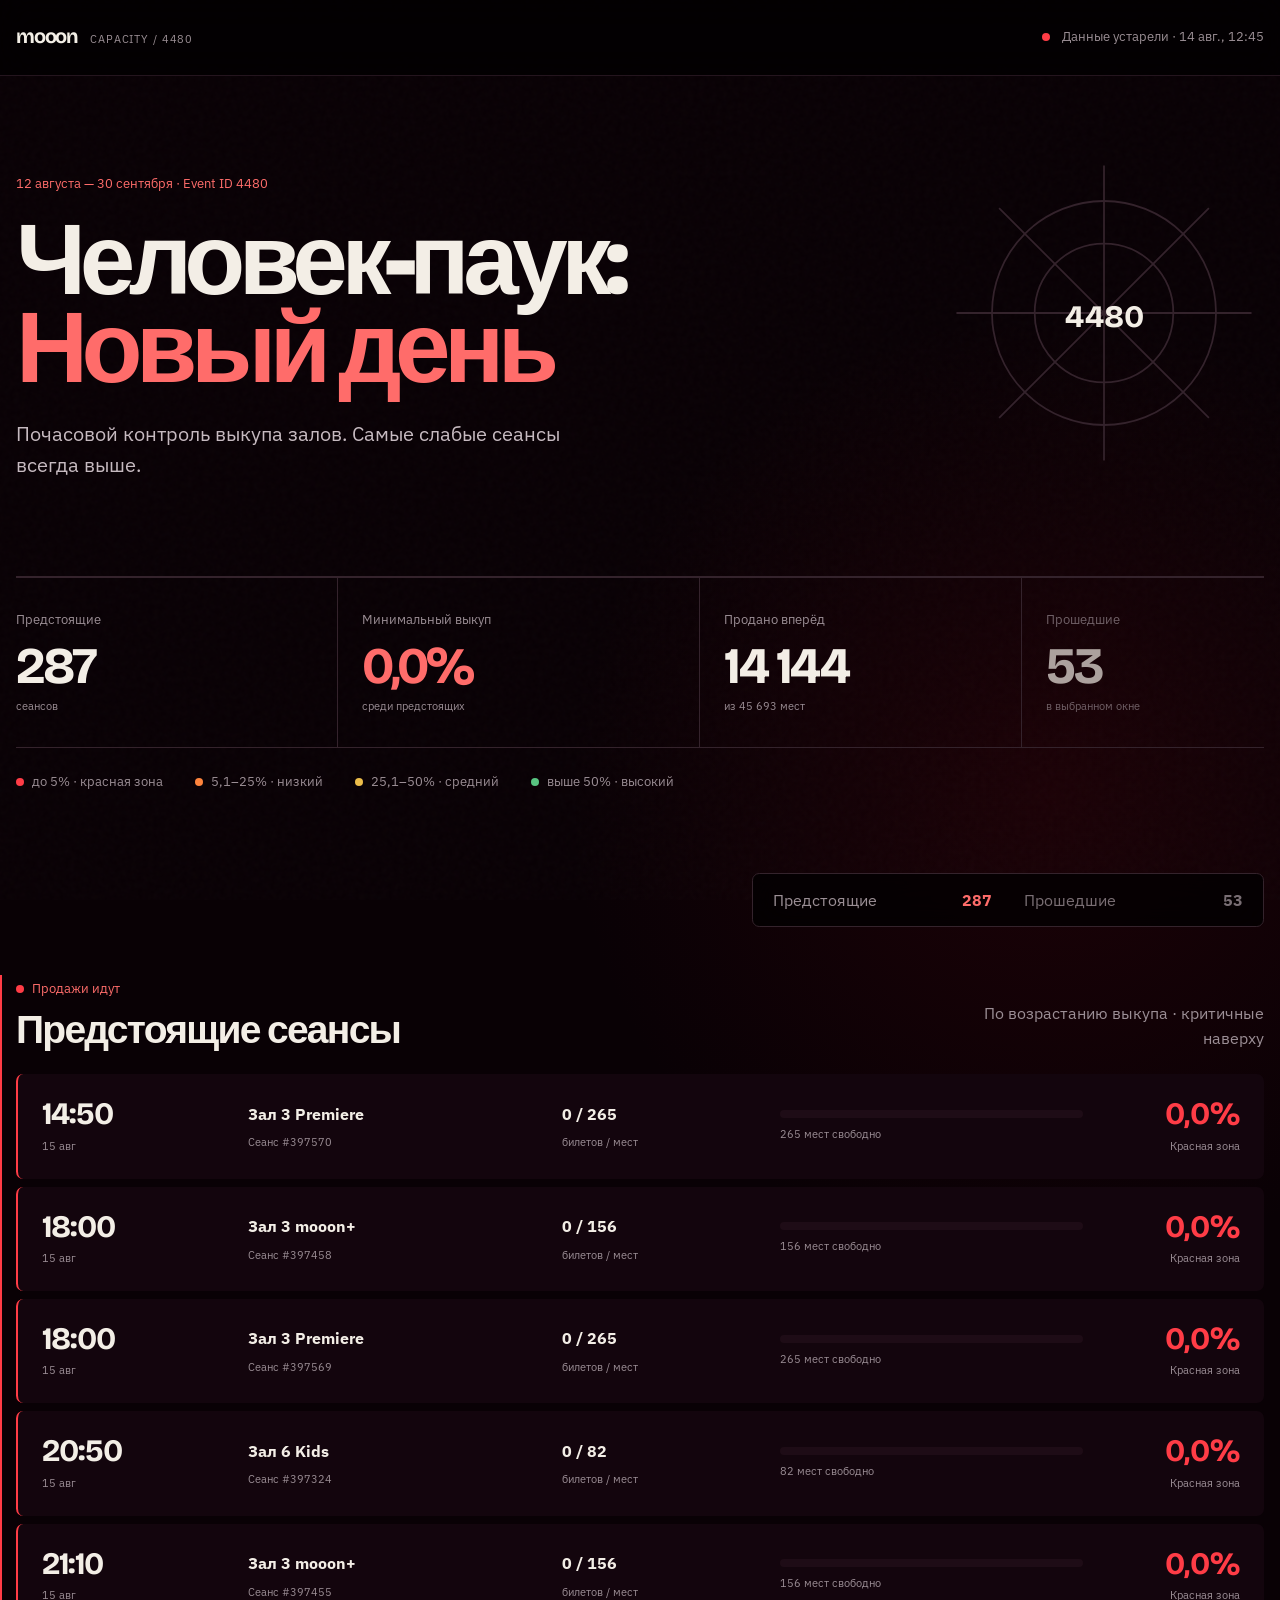
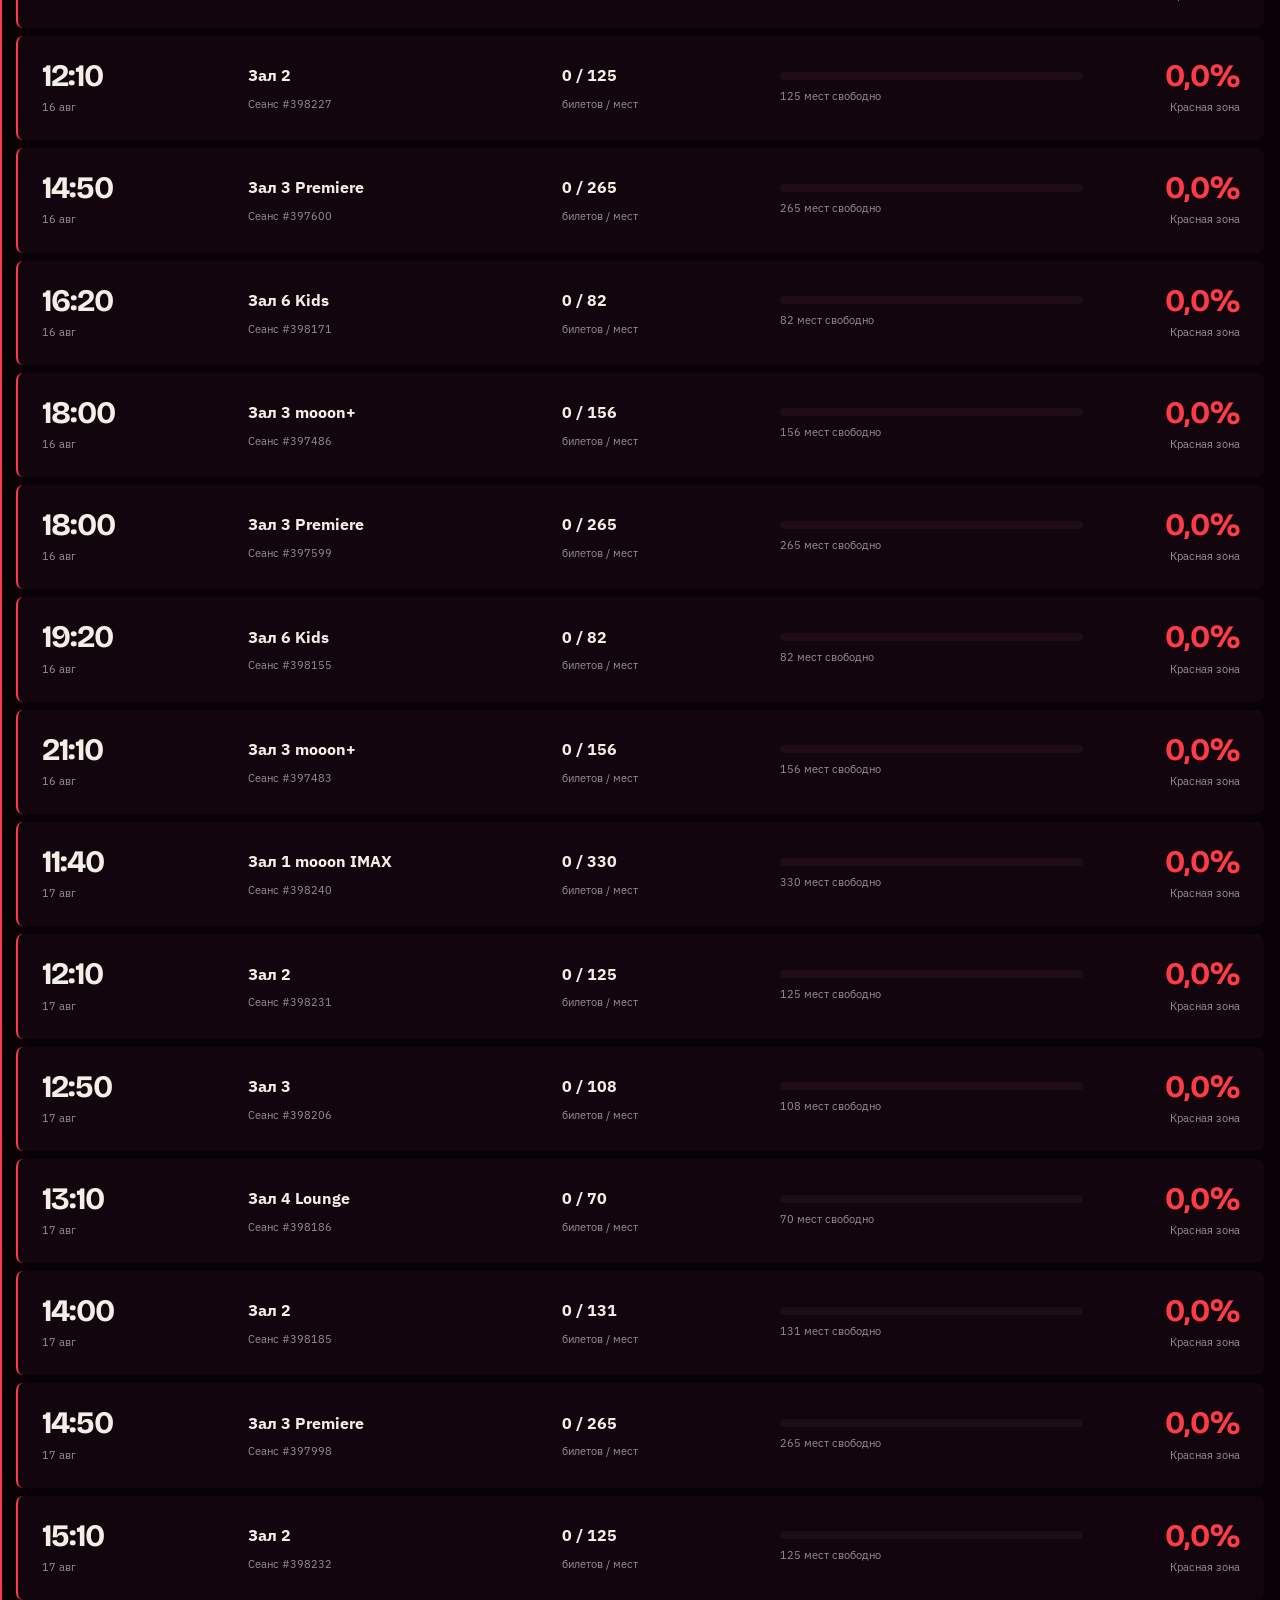
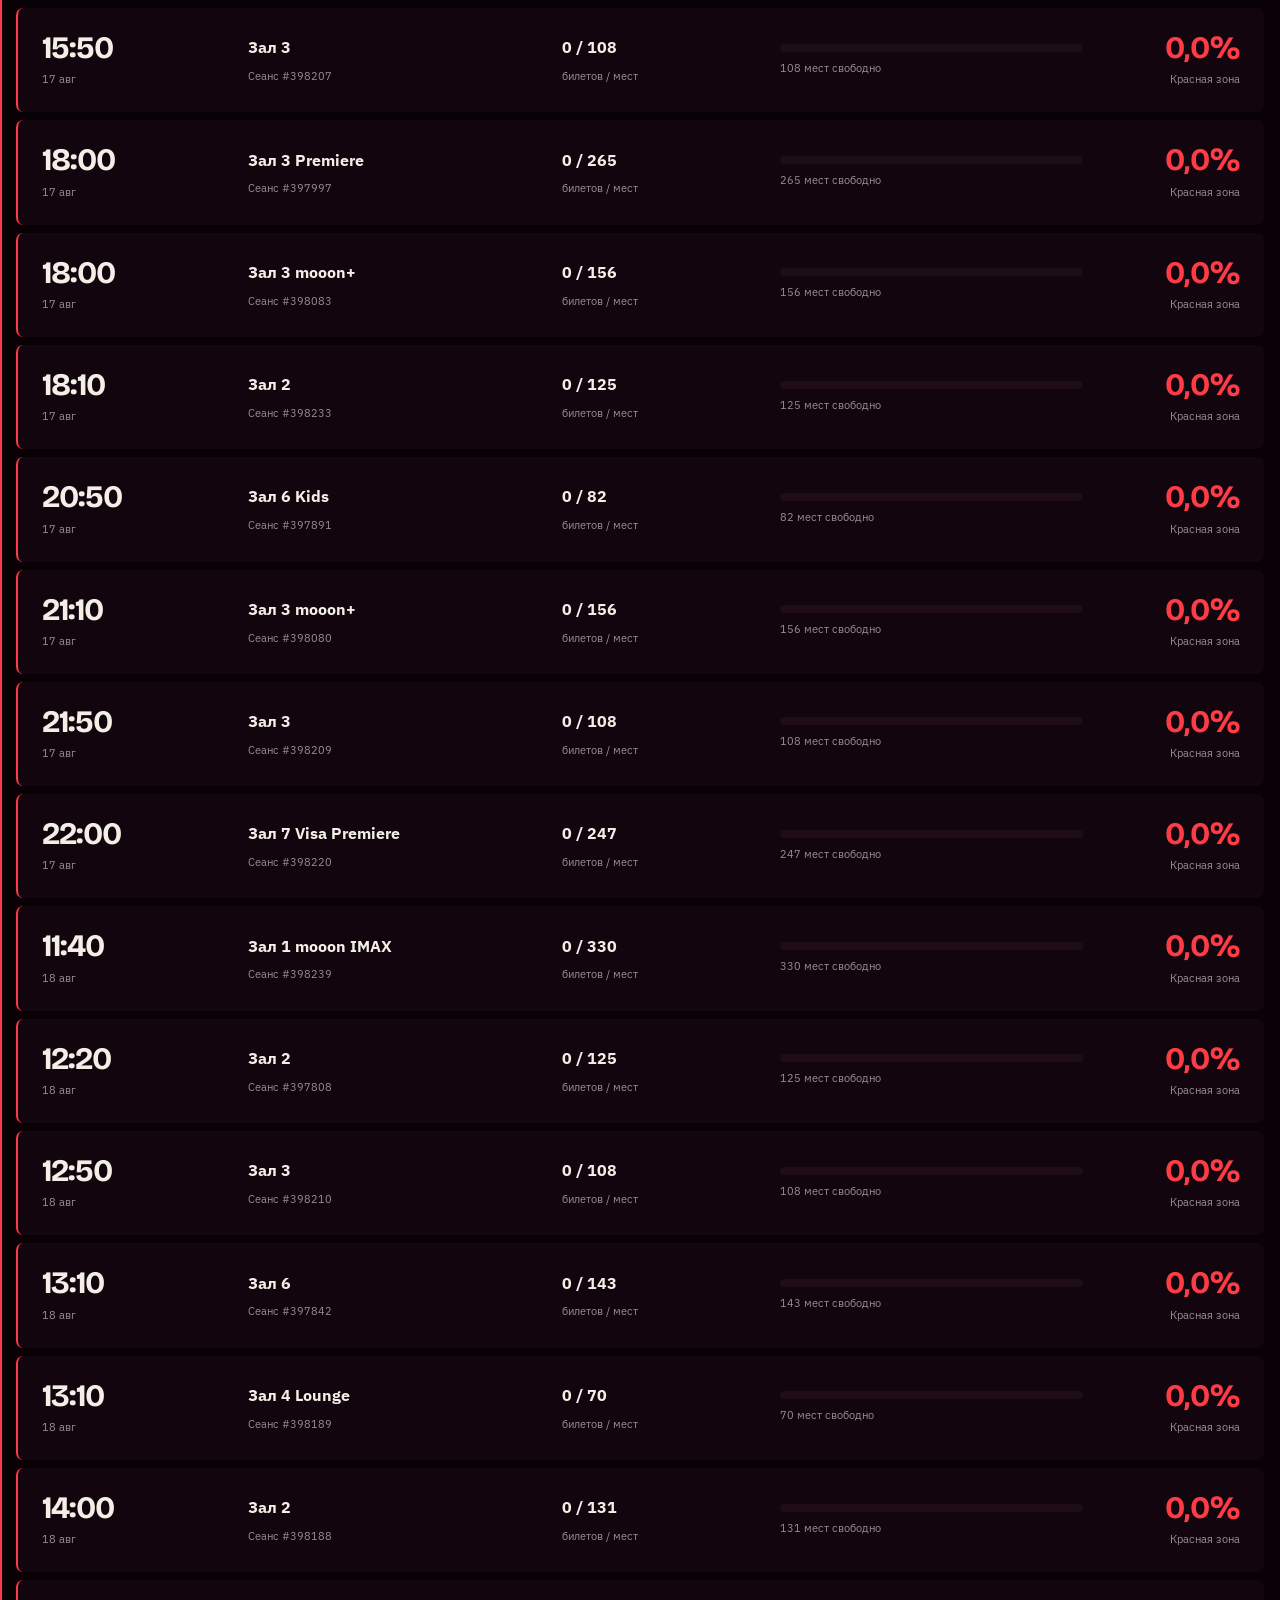
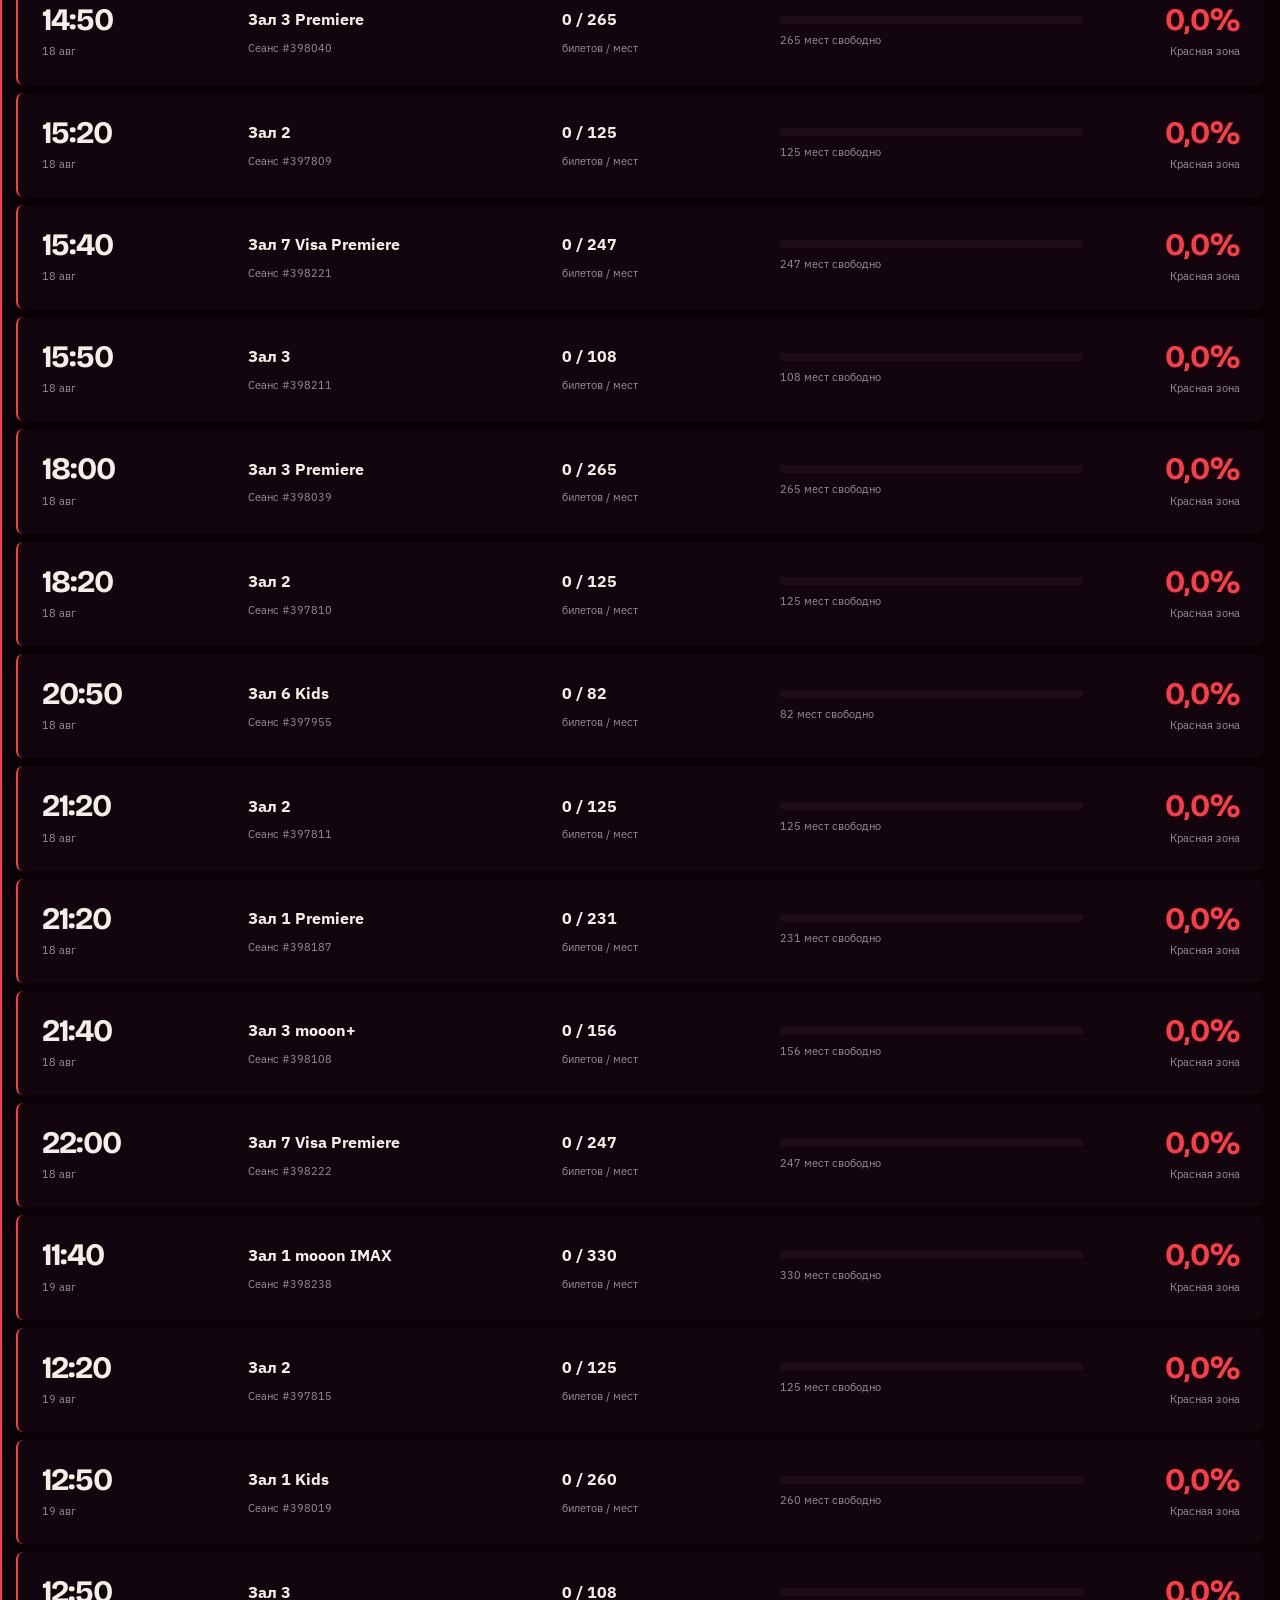
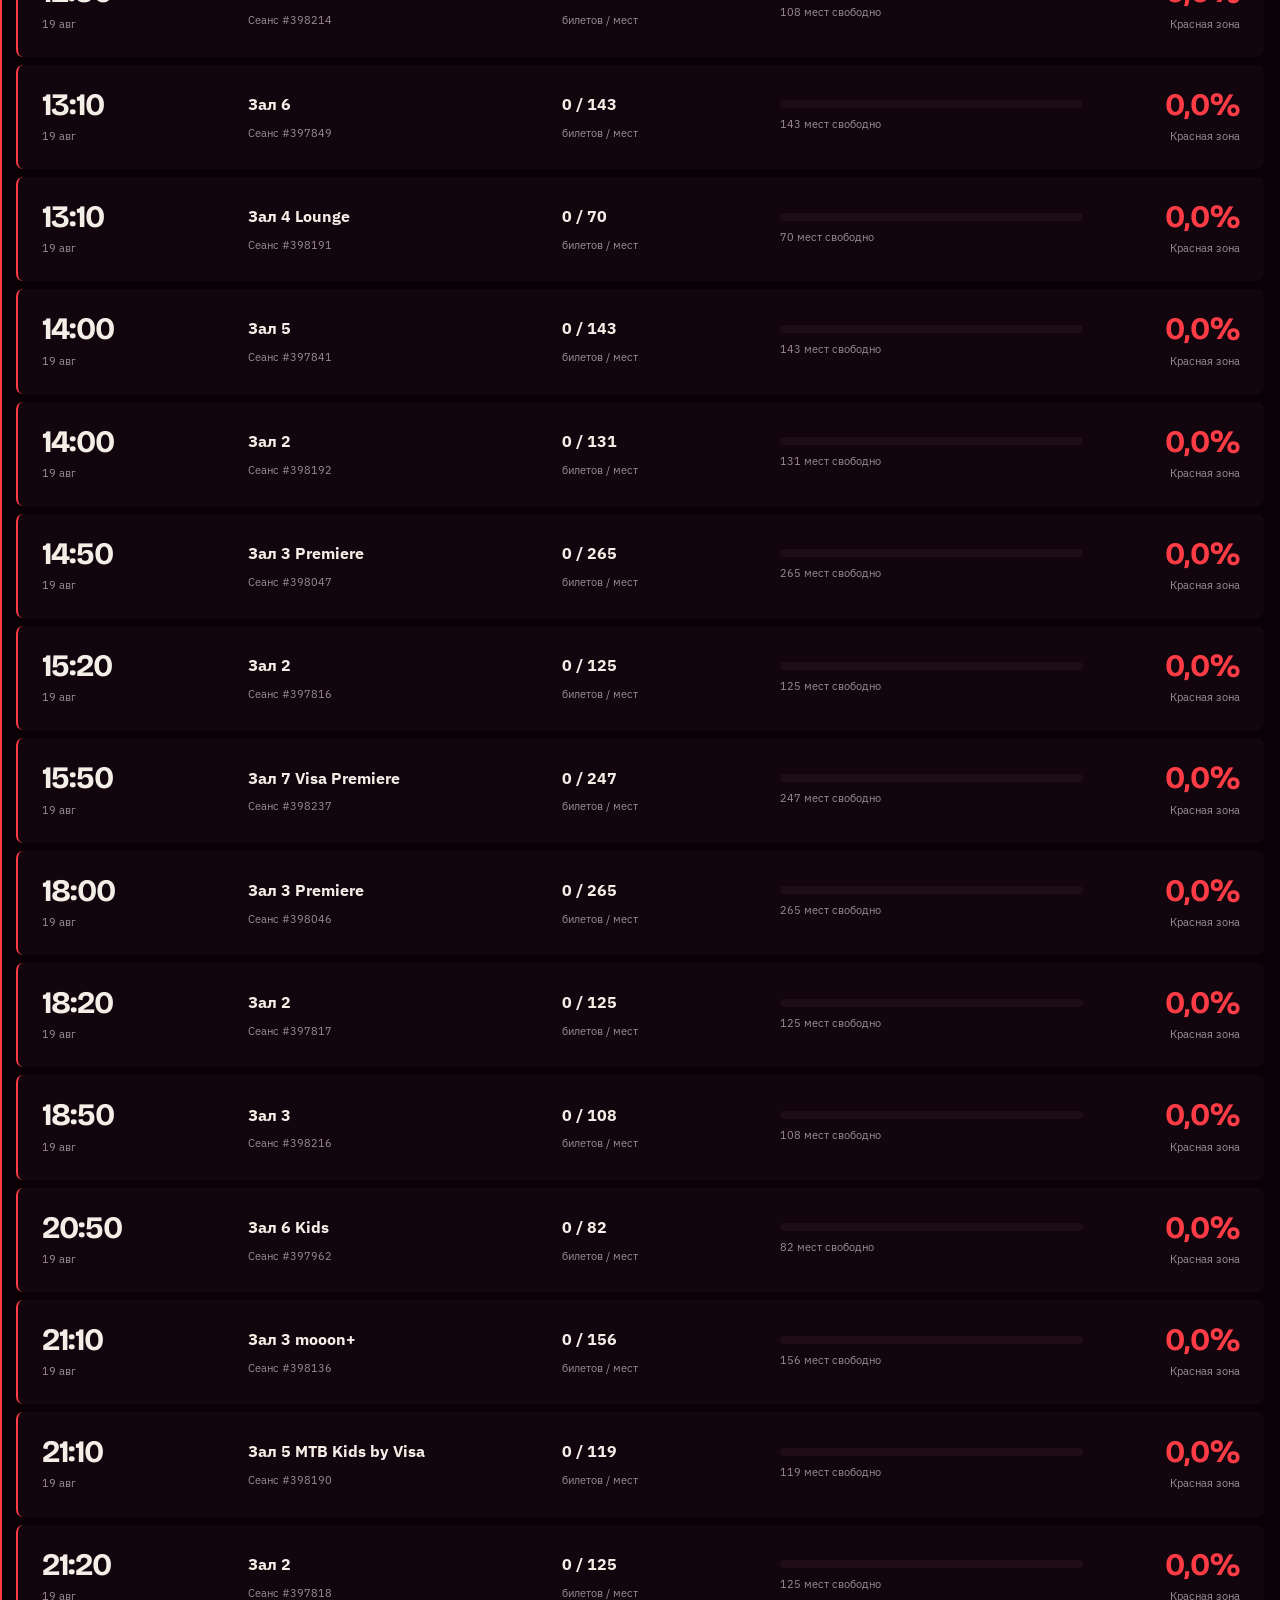
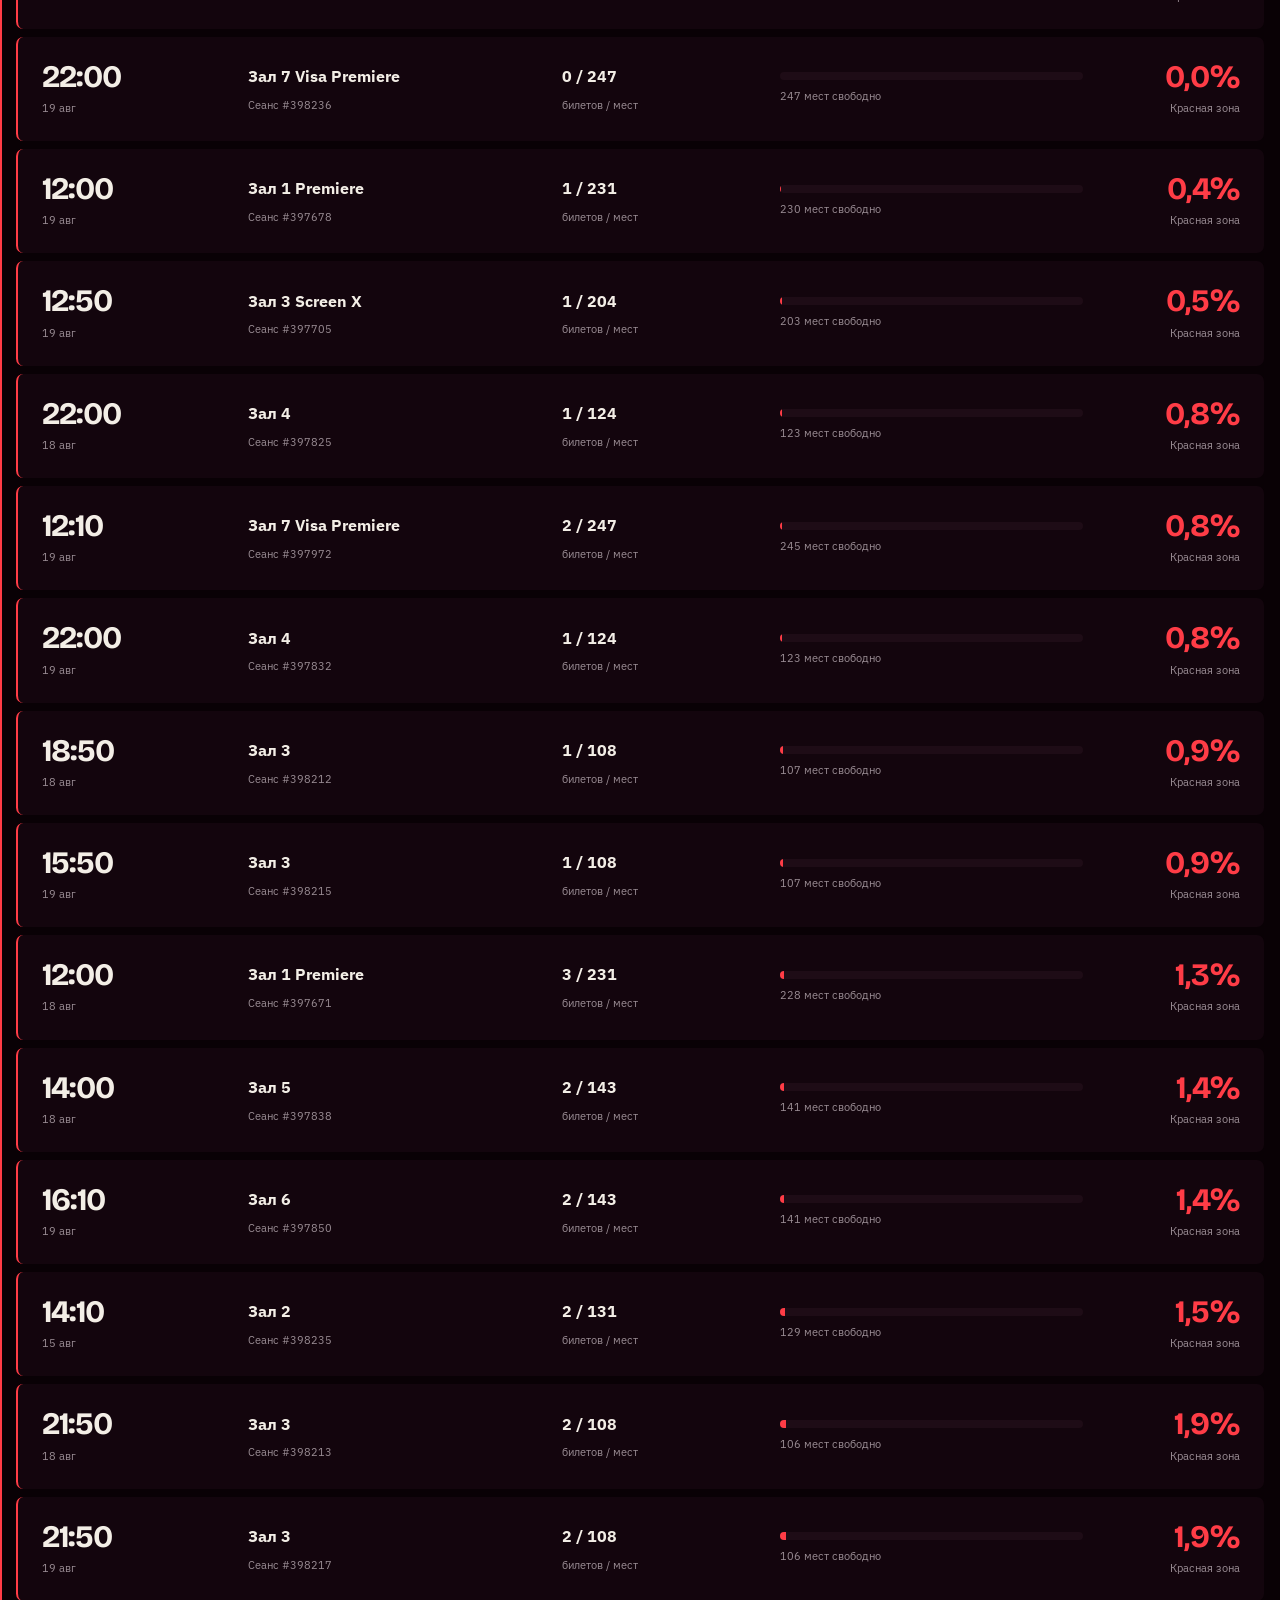
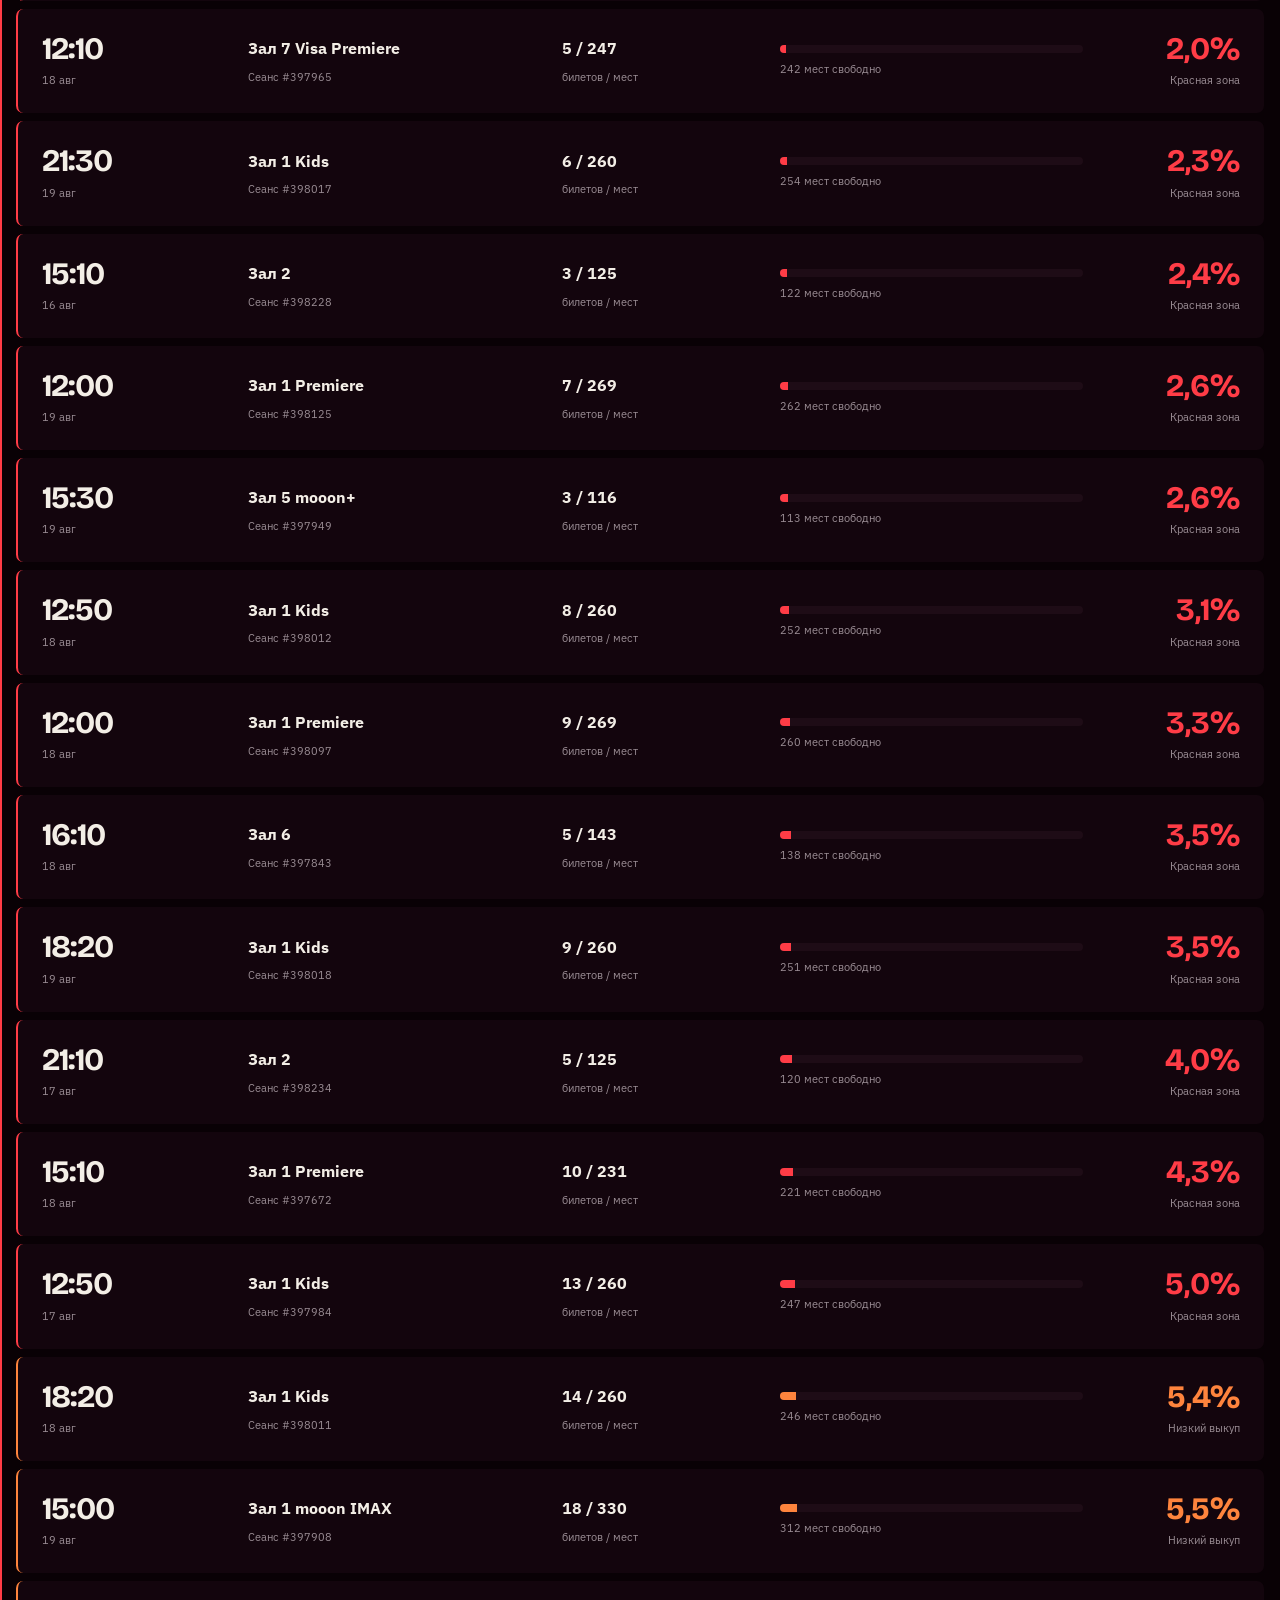
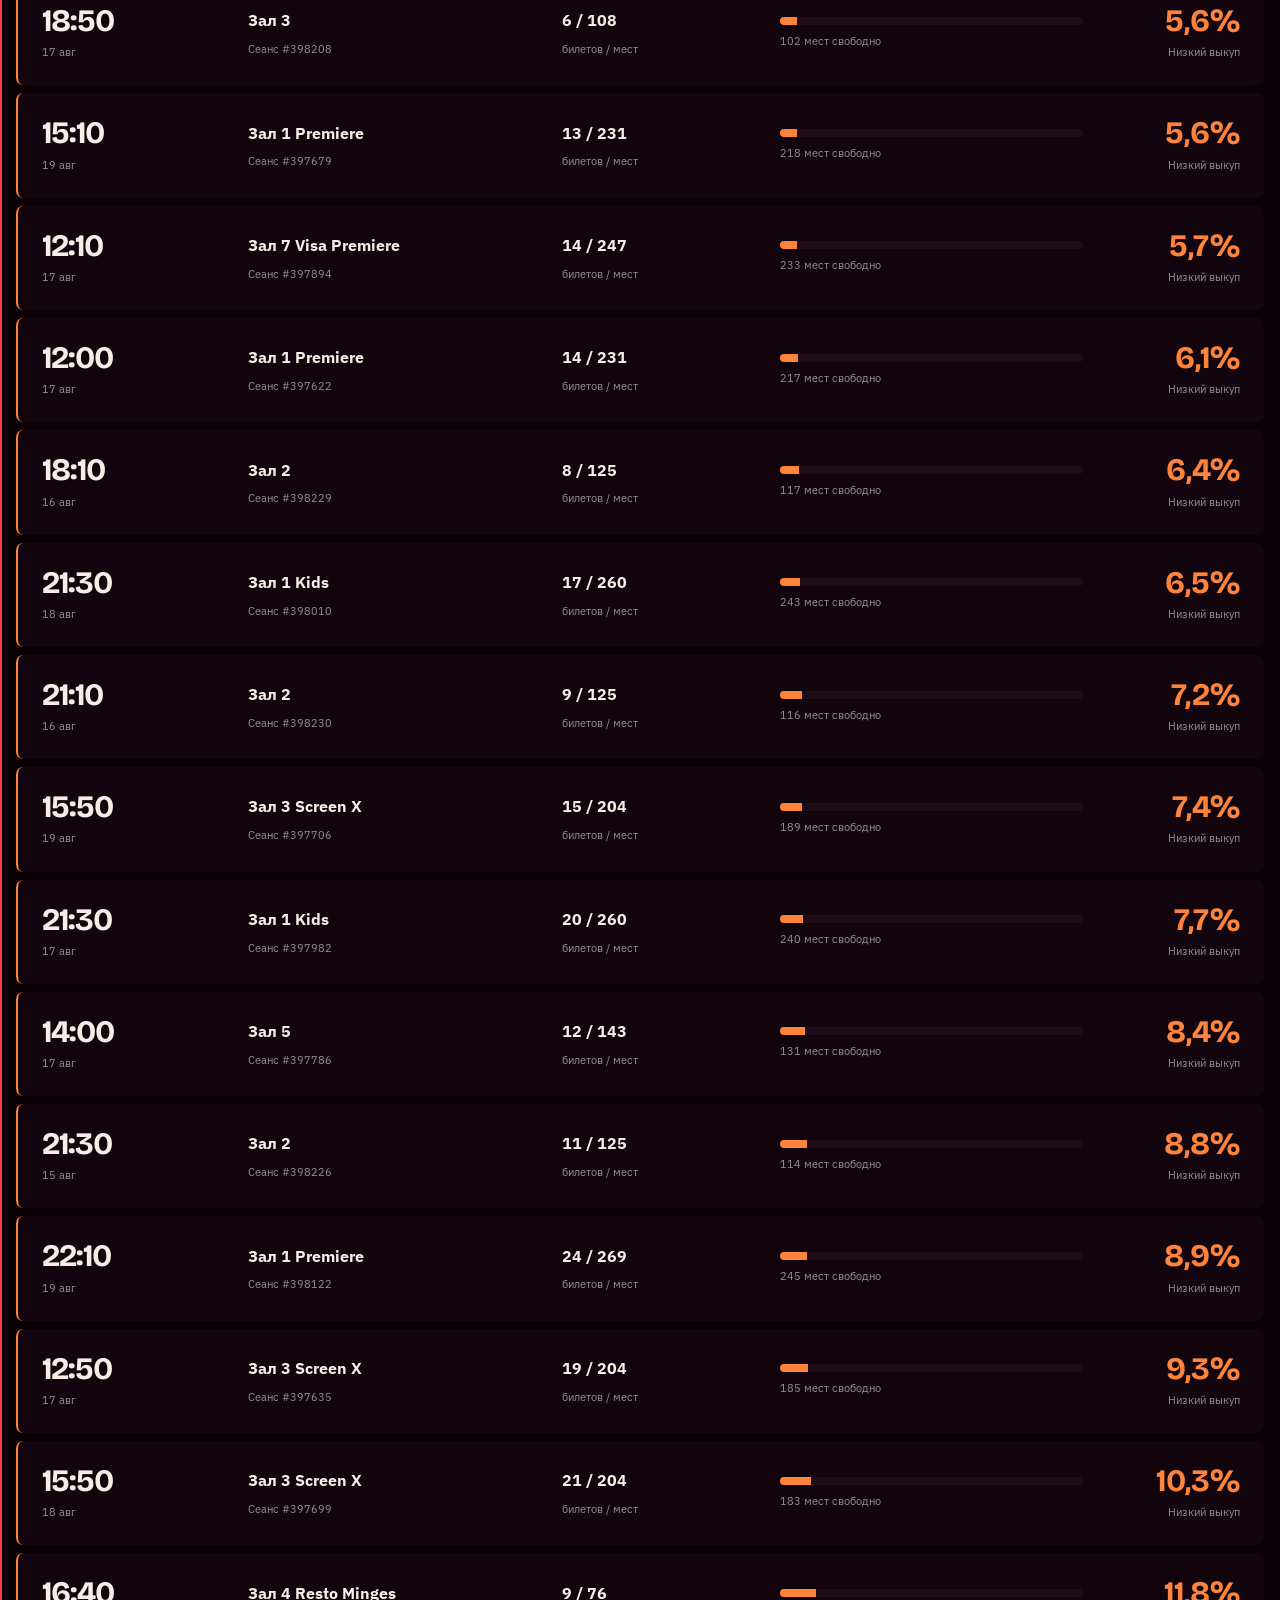
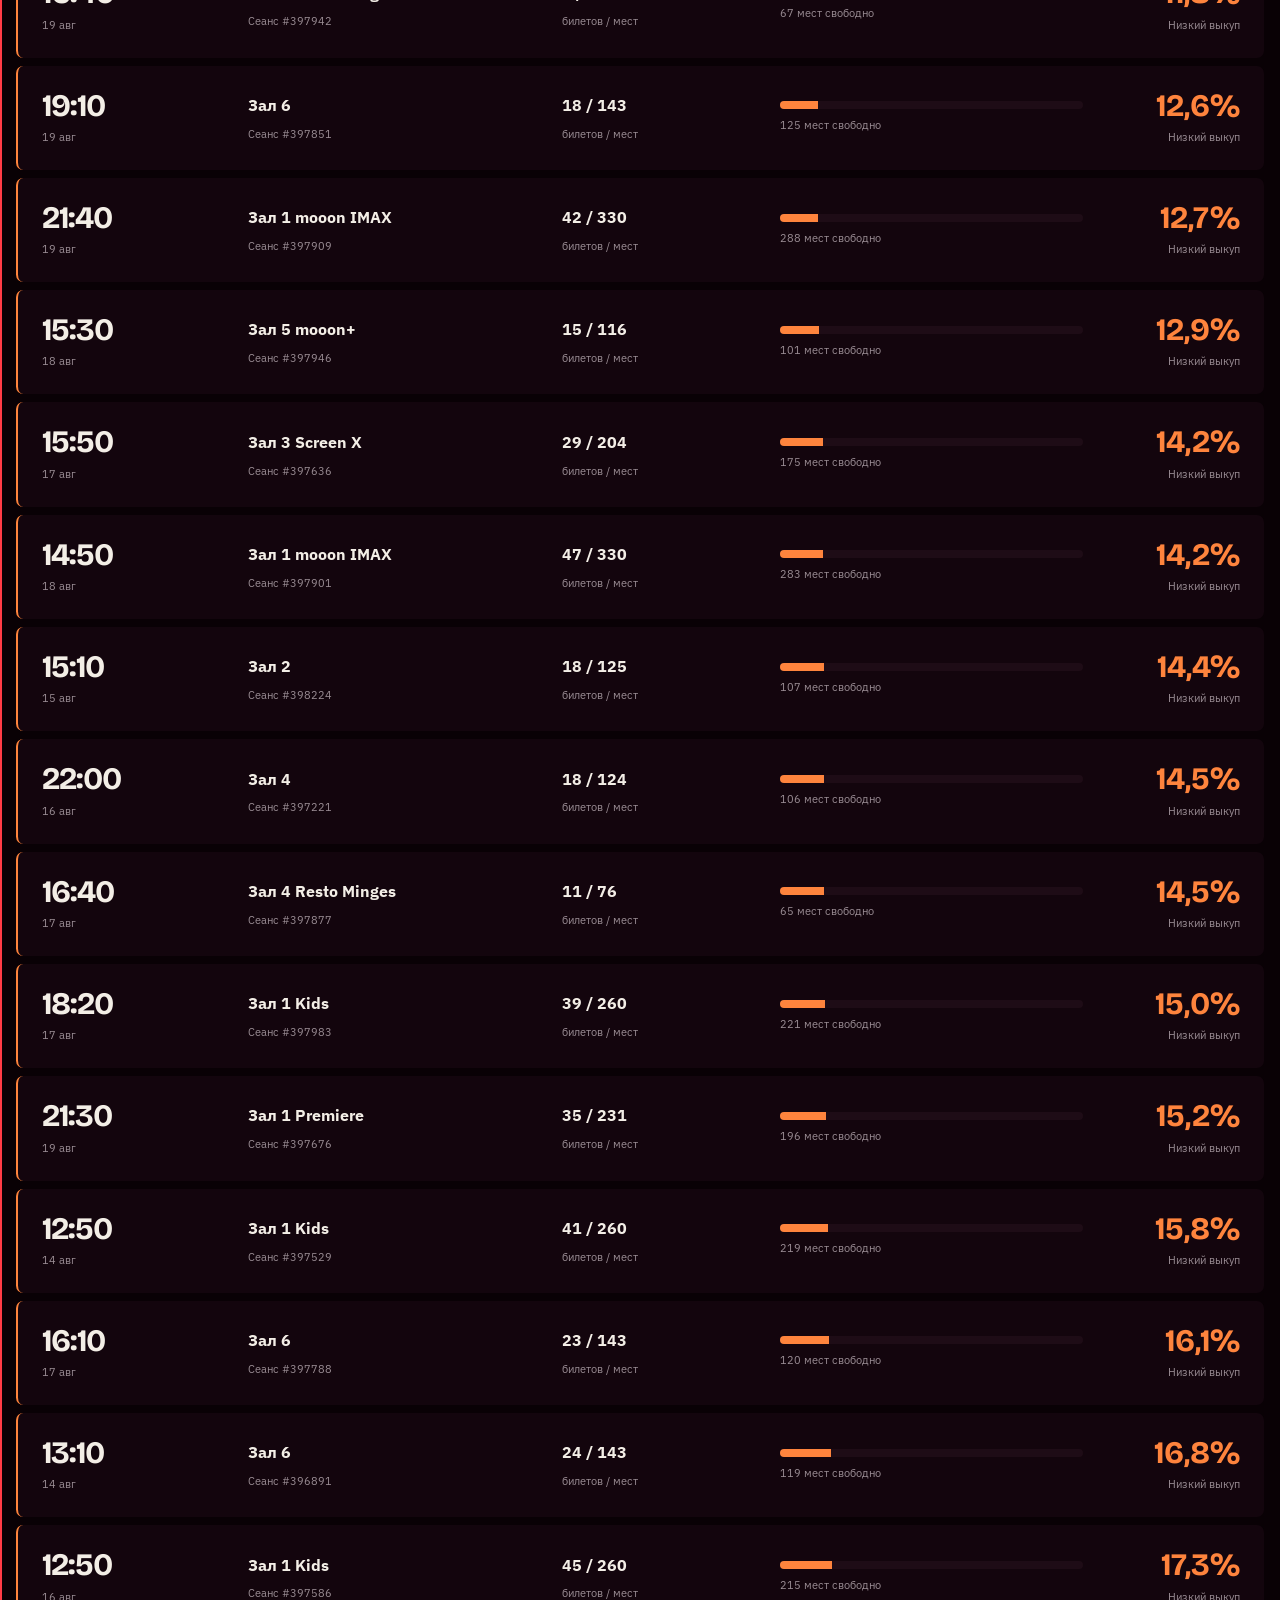
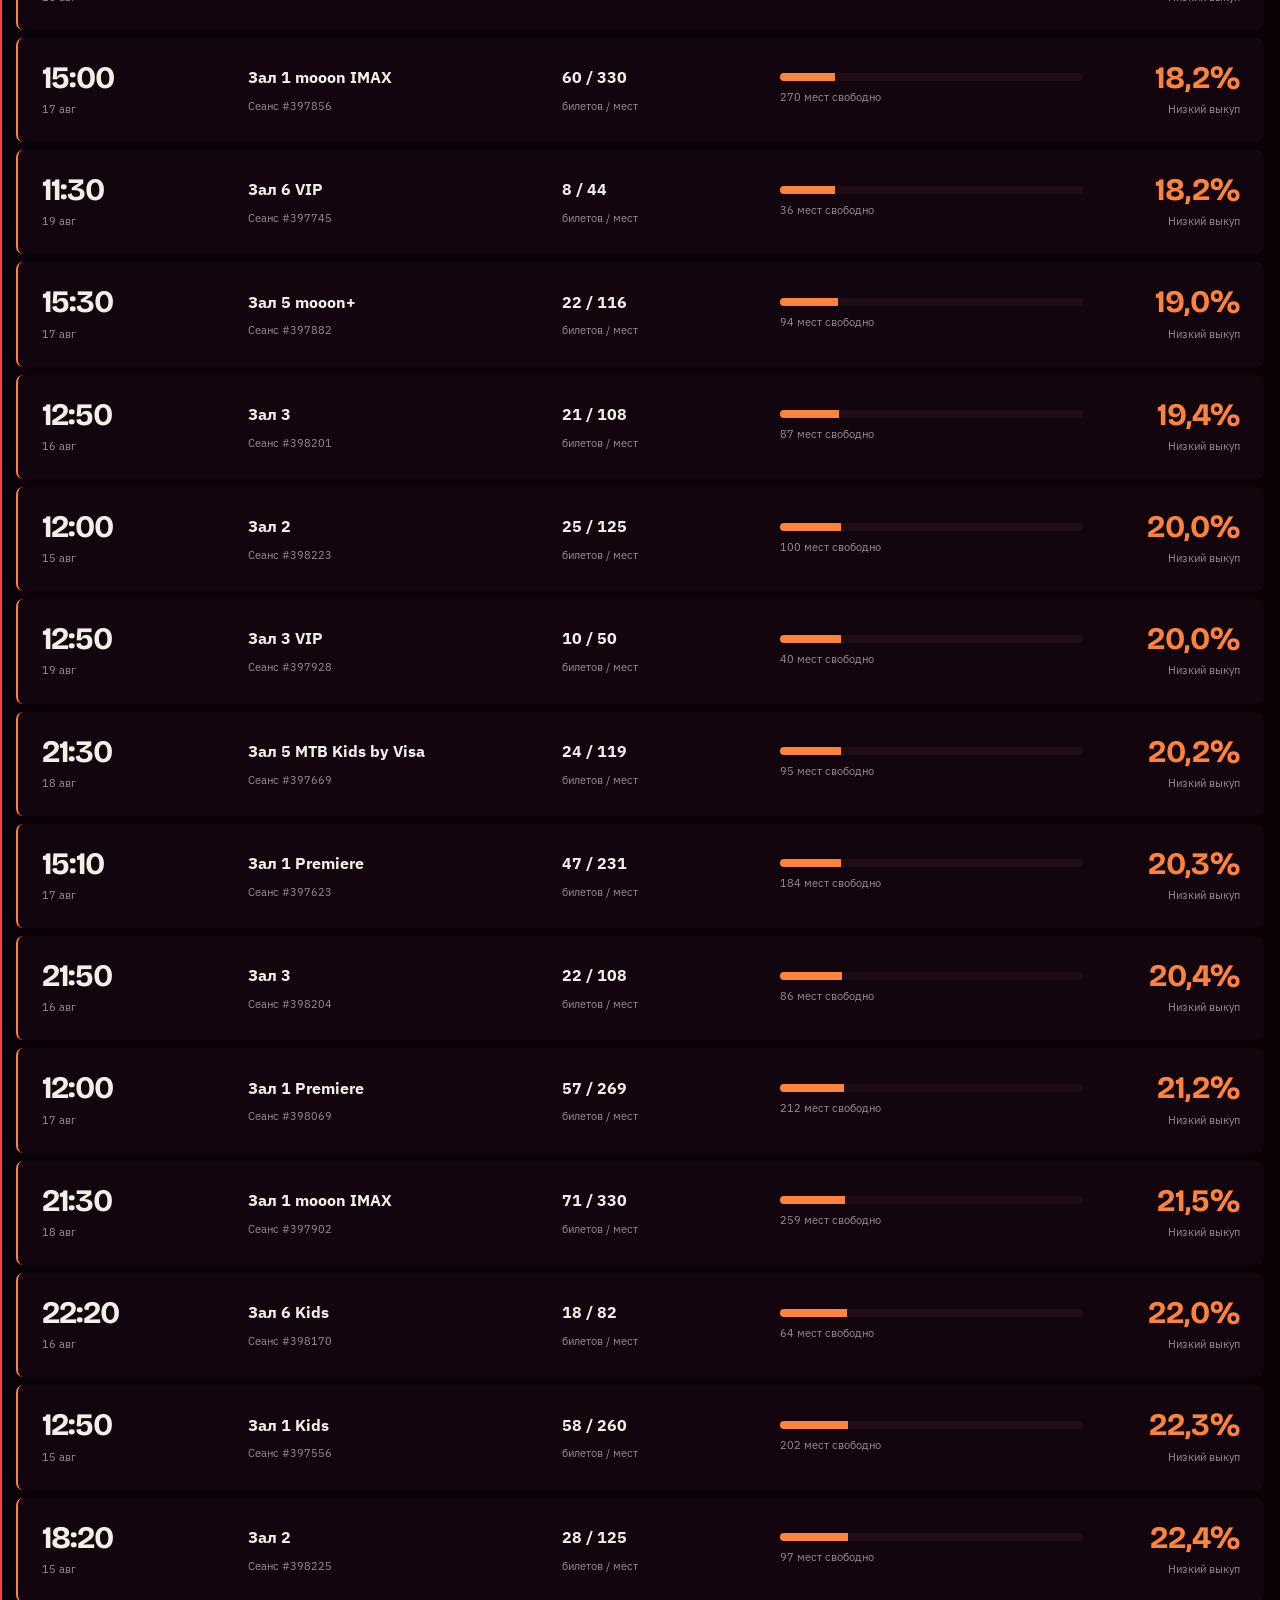
==== index.html @ 8cfb65a5 "Publish Spider-Man capacity page" ====
<!doctype html>
<html lang="ru">
  <head>
    <meta charset="utf-8">
    <meta name="viewport" content="width=device-width,initial-scale=1,viewport-fit=cover">
    <meta name="robots" content="noindex,nofollow,noarchive">
    <meta name="theme-color" content="#100c12">
    <title>Выкуп залов — Человек-паук: Новый день</title>
    <link rel="stylesheet" href="styles.css">
  </head>
  <body data-data-url="data/sessions.json">
    <header class="nav-edge">
      <a class="wordmark" href="#top" aria-label="mooon — мониторинг выкупа">
        <span class="wordmark__moon">mooon</span>
        <span class="wordmark__report">capacity / 4480</span>
      </a>
      <div class="freshness" id="freshness" role="status" aria-live="polite">
        <i aria-hidden="true"></i>
        <span>Загрузка данных…</span>
      </div>
    </header>

    <main id="top">
      <section class="hero reveal" style="--i: 0">
        <div class="hero__copy">
          <p class="hero__scope">12 августа — 30 сентября · Event ID 4480</p>
          <h1 id="event-name">Человек-паук:<br><span>Новый день</span></h1>
          <p class="hero__lede">Почасовой контроль выкупа залов. Самые слабые сеансы всегда выше.</p>
        </div>
        <div class="web-mark" aria-hidden="true">
          <svg viewBox="0 0 180 180">
            <circle cx="90" cy="90" r="63"></circle>
            <circle cx="90" cy="90" r="39"></circle>
            <path d="M90 7v166M7 90h166M31 31l118 118M149 31L31 149"></path>
          </svg>
          <span>4480</span>
        </div>
      </section>

      <section class="summary reveal" style="--i: 1" aria-label="Сводка">
        <article><span>Предстоящие</span><strong id="upcoming-count">—</strong><small>сеансов</small></article>
        <article class="summary__alert"><span>Минимальный выкуп</span><strong id="weakest-percent">—</strong><small>среди предстоящих</small></article>
        <article><span>Продано вперёд</span><strong id="upcoming-sold">—</strong><small id="upcoming-capacity">билетов</small></article>
        <article class="summary__past"><span>Прошедшие</span><strong id="past-count">—</strong><small>в выбранном окне</small></article>
      </section>

      <section class="legend reveal" style="--i: 2" aria-label="Шкала выкупа">
        <span><i class="zone-dot zone-critical"></i>до 5% · красная зона</span>
        <span><i class="zone-dot zone-low"></i>5,1–25% · низкий</span>
        <span><i class="zone-dot zone-medium"></i>25,1–50% · средний</span>
        <span><i class="zone-dot zone-strong"></i>выше 50% · высокий</span>
      </section>

      <nav class="mode-nav reveal" style="--i: 3" aria-label="Перейти к типу сеансов">
        <a class="mode-nav__upcoming" href="#upcoming-section">Предстоящие <strong id="upcoming-nav-count">—</strong></a>
        <a class="mode-nav__past" href="#past-section">Прошедшие <strong id="past-nav-count">—</strong></a>
      </nav>

      <section class="show-stage show-stage--upcoming reveal" id="upcoming-section" style="--i: 4" aria-labelledby="upcoming-title">
        <header class="stage-heading">
          <div>
            <span class="stage-state"><i aria-hidden="true"></i>Продажи идут</span>
            <h2 id="upcoming-title">Предстоящие сеансы</h2>
          </div>
          <p>По возрастанию выкупа · критичные наверху</p>
        </header>
        <div class="show-table" id="upcoming-list" aria-live="polite"></div>
      </section>

      <section class="show-stage show-stage--past reveal" id="past-section" style="--i: 5" aria-labelledby="past-title">
        <header class="stage-heading">
          <div>
            <span class="stage-state">Архив проката</span>
            <h2 id="past-title">Прошедшие сеансы</h2>
          </div>
          <p>Финальный выкуп · слабые результаты наверху</p>
        </header>
        <div class="show-table" id="past-list" aria-live="polite"></div>
      </section>
    </main>

    <footer class="footer-inline">
      <strong>Один фильм. Каждый зал. Весь выкуп.</strong>
      <span>SilverScreen · mooon · обновление раз в час</span>
    </footer>

    <template id="show-row-template">
      <article class="show-row">
        <div class="show-row__time"><strong></strong><span></span></div>
        <div class="show-row__hall"><strong></strong><span></span></div>
        <div class="show-row__sales"><strong></strong><span></span></div>
        <div class="show-row__meter" role="meter" aria-valuemin="0" aria-valuemax="100">
          <div><i></i></div><span></span>
        </div>
        <div class="show-row__percent"><strong></strong><span></span></div>
      </article>
    </template>

    <script src="app.js"></script>
  </body>
</html>
---- styles.css ----
/* Hallmark · pre-emit critique: P5 H5 E5 S5 R4 V5 */
/* Hallmark · genre: atmospheric · macrostructure: Workbench · theme: Midnight · tone: cinematic technical · anchor hue: red · enrichment: none · nav: N9 · footer: Ft2 · contrast: pass (40–41) · slop: pass (42–45) · honest: pass (46) · chrome: pass (47) · tokens: pass (48) · responsive: pass (49) · icons: pass (30) · mobile: pass (34, 49, 50–57) */
@import url("tokens.css");

* { box-sizing: border-box; }
html, body { overflow-x: clip; }
html { scroll-behavior: smooth; }
body {
  min-width: 320px;
  margin: 0;
  background:
    radial-gradient(circle at 82% 2%, var(--color-glow), var(--color-transparent) 30rem),
    var(--color-paper);
  color: var(--color-ink);
  font: 400 var(--text-base)/1.55 var(--font-body);
  text-rendering: optimizeLegibility;
}
body::before {
  content: "";
  position: fixed;
  inset: 0;
  z-index: calc(var(--z-base) * -1);
  pointer-events: none;
  opacity: 0.14;
  background-image: url("data:image/svg+xml,%3Csvg viewBox='0 0 180 180' xmlns='http://www.w3.org/2000/svg'%3E%3Cfilter id='n'%3E%3CfeTurbulence type='fractalNoise' baseFrequency='.9' numOctaves='2' stitchTiles='stitch'/%3E%3C/filter%3E%3Crect width='100%25' height='100%25' filter='url(%23n)' opacity='.16'/%3E%3C/svg%3E");
}
a { color: inherit; text-decoration: none; }
h1, h2, p { margin-top: 0; }
strong, .show-row { font-variant-numeric: tabular-nums lining-nums; }
:focus-visible { outline: var(--rule-strong) solid var(--color-focus); outline-offset: var(--space-3xs); }

.nav-edge {
  position: sticky;
  top: 0;
  z-index: var(--z-sticky-nav);
  display: flex;
  justify-content: space-between;
  align-items: center;
  min-height: 4.75rem;
  padding: var(--space-sm) max(var(--space-sm), calc((100% - 86rem) / 2));
  background: var(--color-overlay);
  border-bottom: var(--rule-thin) solid var(--color-rule-soft);
  backdrop-filter: blur(18px);
}
.wordmark { display: flex; align-items: baseline; gap: var(--space-xs); white-space: nowrap; }
.wordmark__moon { font: 700 var(--text-md)/1 var(--font-display); letter-spacing: -0.06em; }
.wordmark__report { color: var(--color-muted); font-size: var(--text-xs); letter-spacing: 0.08em; text-transform: uppercase; }
.wordmark:active { transform: translateY(1px); }
.wordmark[aria-disabled="true"], .mode-nav a[aria-disabled="true"] { opacity: 0.5; cursor: not-allowed; pointer-events: none; }
.wordmark[data-state="loading"], .mode-nav a[data-state="loading"] { opacity: 0.72; cursor: wait; }
.wordmark[data-state="error"], .mode-nav a[data-state="error"] { color: var(--color-critical); }
.wordmark[data-state="success"], .mode-nav a[data-state="success"] { color: var(--color-strong); }
.freshness { display: flex; align-items: center; gap: var(--space-xs); min-width: 0; color: var(--color-muted); font-size: var(--text-sm); }
.freshness i { width: var(--space-2xs); height: var(--space-2xs); flex: 0 0 auto; border-radius: 50%; background: var(--color-strong); }
.freshness.is-stale i, .freshness.is-error i { background: var(--color-critical); }
.freshness span { overflow: hidden; text-overflow: ellipsis; white-space: nowrap; }

main, .footer-inline { width: min(calc(100% - 2rem), 86rem); margin-inline: auto; }
.hero {
  min-height: 30rem;
  padding: clamp(3rem, 6vw, 5rem) 0 clamp(4rem, 8vw, 6rem);
  display: grid;
  grid-template-columns: minmax(0, 1.4fr) minmax(12rem, 0.6fr);
  align-items: end;
  gap: var(--space-xl);
}
.hero__copy { min-width: 0; }
.hero__scope { margin-bottom: var(--space-md); color: var(--color-accent-bright); font-size: var(--text-sm); }
h1, h2 { min-width: 0; overflow-wrap: anywhere; }
h1 {
  max-width: 11ch;
  margin-bottom: var(--space-md);
  font: 800 var(--text-display)/0.88 var(--font-display);
  letter-spacing: -0.065em;
  overflow-wrap: anywhere;
}
h1 span { color: var(--color-accent-bright); }
.hero__lede { max-width: 48ch; margin-bottom: 0; color: var(--color-ink-soft); font-size: var(--text-md); }
.web-mark { position: relative; justify-self: end; width: min(20rem, 100%); aspect-ratio: 1; color: var(--color-rule); }
.web-mark svg { width: 100%; height: 100%; fill: none; stroke: currentColor; stroke-width: 1; }
.web-mark span { position: absolute; inset: 0; display: grid; place-items: center; color: var(--color-ink); font: 700 var(--text-xl)/1 var(--font-display); }

.summary {
  display: grid;
  grid-template-columns: 1.2fr 1.35fr 1.2fr 0.9fr;
  border-top: var(--rule-strong) solid var(--color-rule);
  border-bottom: var(--rule-thin) solid var(--color-rule);
}
.summary article { min-width: 0; padding: var(--space-lg) var(--space-md); border-right: var(--rule-thin) solid var(--color-rule); }
.summary article:first-child { padding-left: 0; }
.summary article:last-child { border-right: 0; }
.summary span, .summary small { display: block; color: var(--color-muted); }
.summary span { margin-bottom: var(--space-xs); font-size: var(--text-sm); }
.summary strong { display: block; margin-bottom: var(--space-2xs); font: 700 clamp(2rem, 4vw, 4rem)/0.95 var(--font-display); letter-spacing: -0.05em; }
.summary__alert strong { color: var(--color-accent-bright); }
.summary__past { opacity: 0.68; }
.summary small { font-size: var(--text-xs); }

.legend { display: flex; flex-wrap: wrap; gap: var(--space-sm) var(--space-lg); padding: var(--space-md) 0 var(--space-2xl); color: var(--color-muted); font-size: var(--text-sm); }
.legend span { display: inline-flex; align-items: center; gap: var(--space-2xs); }
.zone-dot { width: var(--space-2xs); height: var(--space-2xs); border-radius: 50%; }
.zone-critical { background: var(--color-critical); }
.zone-low { background: var(--color-low); }
.zone-medium { background: var(--color-medium); }
.zone-strong { background: var(--color-strong); }

.mode-nav {
  position: sticky;
  top: 5.5rem;
  z-index: var(--z-sticky);
  display: grid;
  grid-template-columns: repeat(2, minmax(0, 1fr));
  width: min(32rem, 100%);
  margin: 0 0 var(--space-xl) auto;
  padding: var(--space-3xs);
  background: var(--color-overlay);
  border: var(--rule-thin) solid var(--color-rule);
  border-radius: var(--radius-sm);
  backdrop-filter: blur(18px);
}
.mode-nav a { display: flex; align-items: center; justify-content: space-between; min-height: 2.75rem; padding: 0 var(--space-sm); color: var(--color-muted); line-height: 1; white-space: nowrap; border-radius: var(--radius-sm); transition: color var(--dur-micro) var(--ease-out), background-color var(--dur-micro) var(--ease-out), transform var(--dur-micro) var(--ease-out); }
.mode-nav a:focus-visible { color: var(--color-ink); background: var(--color-paper-3); }
.mode-nav a:active { transform: translateY(1px); }
.mode-nav__upcoming strong { color: var(--color-accent-bright); }
.mode-nav__past { opacity: 0.78; }

.show-stage { margin-bottom: var(--space-3xl); }
.show-stage { scroll-margin-top: 10rem; }
.show-stage--upcoming { position: relative; }
.show-stage--upcoming::before { content: ""; position: absolute; top: 0; bottom: 0; left: calc(var(--space-sm) * -1); width: var(--rule-strong); background: var(--color-accent); }
.show-stage--past { padding-top: var(--space-xl); border-top: var(--rule-thin) solid var(--color-rule-soft); color: var(--color-ink-soft); }
.stage-heading { display: flex; align-items: end; justify-content: space-between; gap: var(--space-lg); margin-bottom: var(--space-md); }
.stage-heading h2 { margin: var(--space-xs) 0 0; font: 700 var(--text-2xl)/1 var(--font-display); letter-spacing: -0.045em; }
.stage-heading p { max-width: 28ch; margin-bottom: 0; color: var(--color-muted); text-align: right; }
.stage-state { display: inline-flex; align-items: center; gap: var(--space-2xs); color: var(--color-muted); font-size: var(--text-sm); }
.show-stage--upcoming .stage-state { color: var(--color-accent-bright); }
.stage-state i { width: var(--space-2xs); height: var(--space-2xs); border-radius: 50%; background: var(--color-accent); }

.show-table { display: grid; gap: var(--space-2xs); }
.show-row {
  display: grid;
  grid-template-columns: minmax(8rem, 0.75fr) minmax(10rem, 1.2fr) minmax(8rem, 0.8fr) minmax(10rem, 1.25fr) minmax(7rem, 0.55fr);
  align-items: center;
  gap: var(--space-md);
  min-height: 6.25rem;
  padding: var(--space-md);
  background: var(--color-paper-2);
  border-left: var(--rule-strong) solid var(--zone-color, var(--color-rule));
  border-radius: var(--radius-sm);
}
.show-stage--past .show-row { background: var(--color-paper-past); border-left-color: var(--color-rule); }
.show-row > div { min-width: 0; }
.show-row strong, .show-row span { display: block; }
.show-row__time strong { font: 700 var(--text-xl)/1 var(--font-display); letter-spacing: -0.035em; }
.show-row__time span, .show-row__hall span, .show-row__sales span { margin-top: var(--space-2xs); color: var(--color-muted); font-size: var(--text-xs); }
.show-row__hall strong, .show-row__sales strong { overflow: hidden; text-overflow: ellipsis; white-space: nowrap; }
.show-row__meter > div { height: var(--space-2xs); overflow: clip; background: var(--color-paper-3); border-radius: var(--radius-pill); }
.show-row__meter i { display: block; width: var(--meter, 0%); height: 100%; background: var(--zone-color, var(--color-muted)); transform-origin: left; }
.show-row__meter > span { margin-top: var(--space-2xs); color: var(--color-muted); font-size: var(--text-xs); }
.show-row__percent { text-align: right; }
.show-row__percent strong { color: var(--zone-color, var(--color-ink)); font: 700 var(--text-xl)/1 var(--font-display); }
.show-stage--past .show-row__percent strong { color: var(--color-ink-soft); }
.show-row__percent span { margin-top: var(--space-2xs); color: var(--color-muted); font-size: var(--text-xs); }
.empty-state { padding: var(--space-xl); background: var(--color-paper-2); color: var(--color-muted); border-radius: var(--radius-sm); }
.empty-state strong { display: block; margin-bottom: var(--space-2xs); color: var(--color-ink); }

.footer-inline { display: flex; justify-content: space-between; gap: var(--space-lg); padding: var(--space-xl) 0; border-top: var(--rule-thin) solid var(--color-rule); color: var(--color-muted); }
.footer-inline strong { color: var(--color-ink); font-family: var(--font-display); }

.reveal { opacity: 0; transform: translateY(8px); animation: reveal var(--dur-long) var(--ease-out) forwards; animation-delay: calc(var(--i, 0) * 60ms); }
@keyframes reveal { to { opacity: 1; transform: none; } }

@media (hover: hover) and (pointer: fine) {
  .wordmark:hover .wordmark__moon { color: var(--color-accent-bright); }
  .mode-nav a:hover { color: var(--color-ink); background: var(--color-paper-3); }
}

@media (max-width: 60rem) {
  .hero { min-height: 24rem; grid-template-columns: minmax(0, 1fr) minmax(8rem, 0.35fr); }
  .summary { grid-template-columns: repeat(2, minmax(0, 1fr)); }
  .summary article:nth-child(2) { border-right: 0; }
  .summary article:nth-child(3) { padding-left: 0; border-top: var(--rule-thin) solid var(--color-rule); }
  .summary article:nth-child(4) { border-top: var(--rule-thin) solid var(--color-rule); }
  .show-row { grid-template-columns: 7rem minmax(8rem, 1fr) minmax(7rem, 0.7fr) 6rem; }
  .show-row__meter { grid-column: 2 / 4; grid-row: 2; }
  .show-row__percent { grid-column: 4; grid-row: 1 / 3; }
}

@media (max-width: 40rem) {
  .nav-edge { min-height: 4.25rem; padding-inline: var(--space-sm); }
  .wordmark__report { display: none; }
  .freshness { max-width: 12rem; font-size: var(--text-xs); }
  main, .footer-inline { width: min(calc(100% - 2rem), 86rem); }
  .hero { min-height: 0; grid-template-columns: minmax(0, 1fr); padding: var(--space-xl) 0 var(--space-2xl); }
  .web-mark { display: none; }
  h1 { font-size: clamp(3rem, 16vw, 5rem); }
  .hero__lede { font-size: var(--text-base); }
  .summary article { padding: var(--space-md) var(--space-sm); }
  .summary strong { font-size: var(--text-2xl); }
  .legend { display: grid; gap: var(--space-xs); padding-bottom: var(--space-xl); }
  .mode-nav { top: 4.75rem; width: 100%; margin-bottom: var(--space-xl); }
  .mode-nav a { padding-inline: var(--space-xs); font-size: var(--text-sm); }
  .show-stage { margin-bottom: var(--space-2xl); }
  .stage-heading { display: grid; grid-template-columns: minmax(0, 1fr); align-items: start; gap: var(--space-sm); }
  .stage-heading h2 { font-size: var(--text-xl); }
  .stage-heading p { max-width: none; text-align: left; }
  .show-row { grid-template-columns: minmax(5rem, 0.7fr) minmax(0, 1.3fr) minmax(5.5rem, 0.6fr); gap: var(--space-sm); min-height: 8.75rem; padding: var(--space-sm); }
  .show-row__time strong { font-size: var(--text-lg); }
  .show-row__hall strong { overflow: visible; text-overflow: clip; white-space: normal; line-height: 1.15; }
  .show-row__sales { display: none; }
  .show-row__meter { grid-column: 1 / 3; grid-row: 2; }
  .show-row__percent { grid-column: 3; grid-row: 1 / 3; }
  .show-row__percent strong { font-size: var(--text-lg); }
  .footer-inline { flex-direction: column; padding: var(--space-lg) 0; }
}

@media (prefers-reduced-motion: reduce) {
  *, *::before, *::after { animation-duration: 150ms !important; animation-iteration-count: 1 !important; transition-duration: 150ms !important; }
  html { scroll-behavior: auto; }
  .reveal { animation: reveal-reduced 150ms linear forwards; }
  @keyframes reveal-reduced { to { opacity: 1; transform: none; } }
}
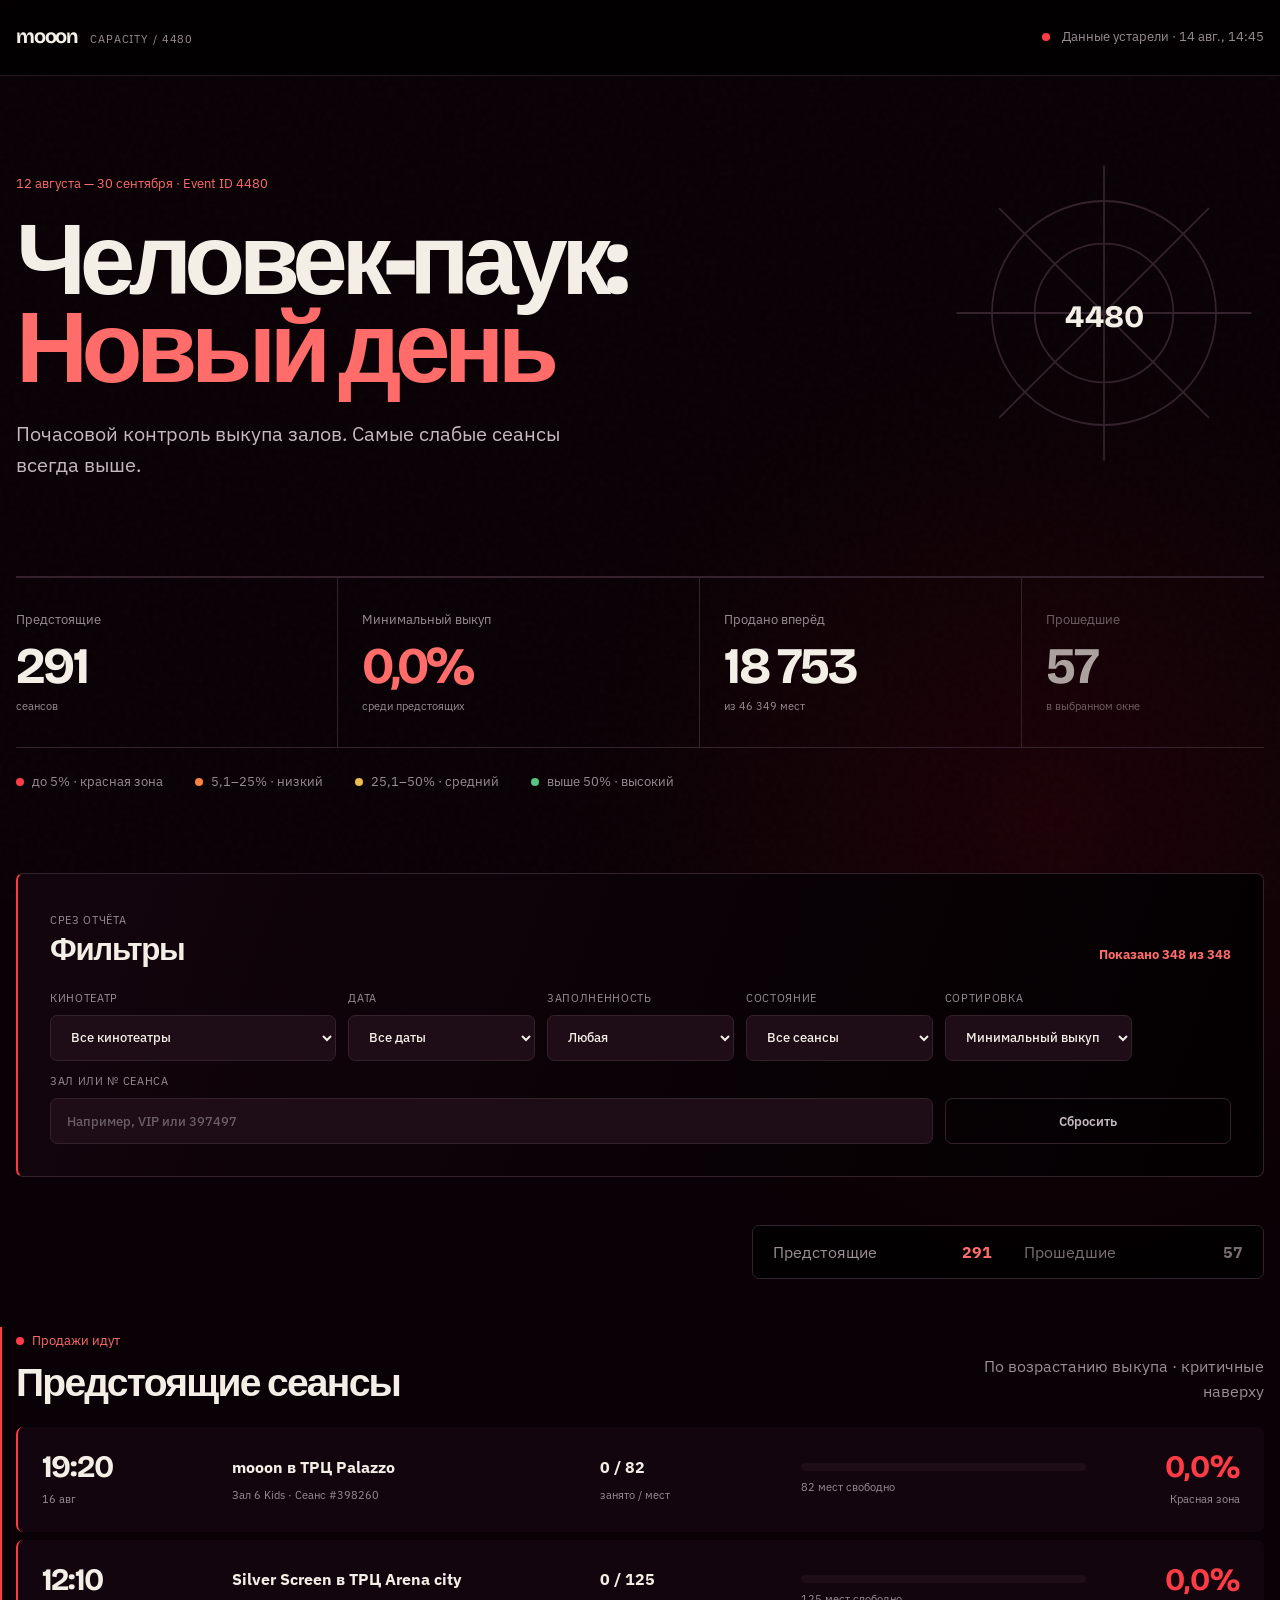
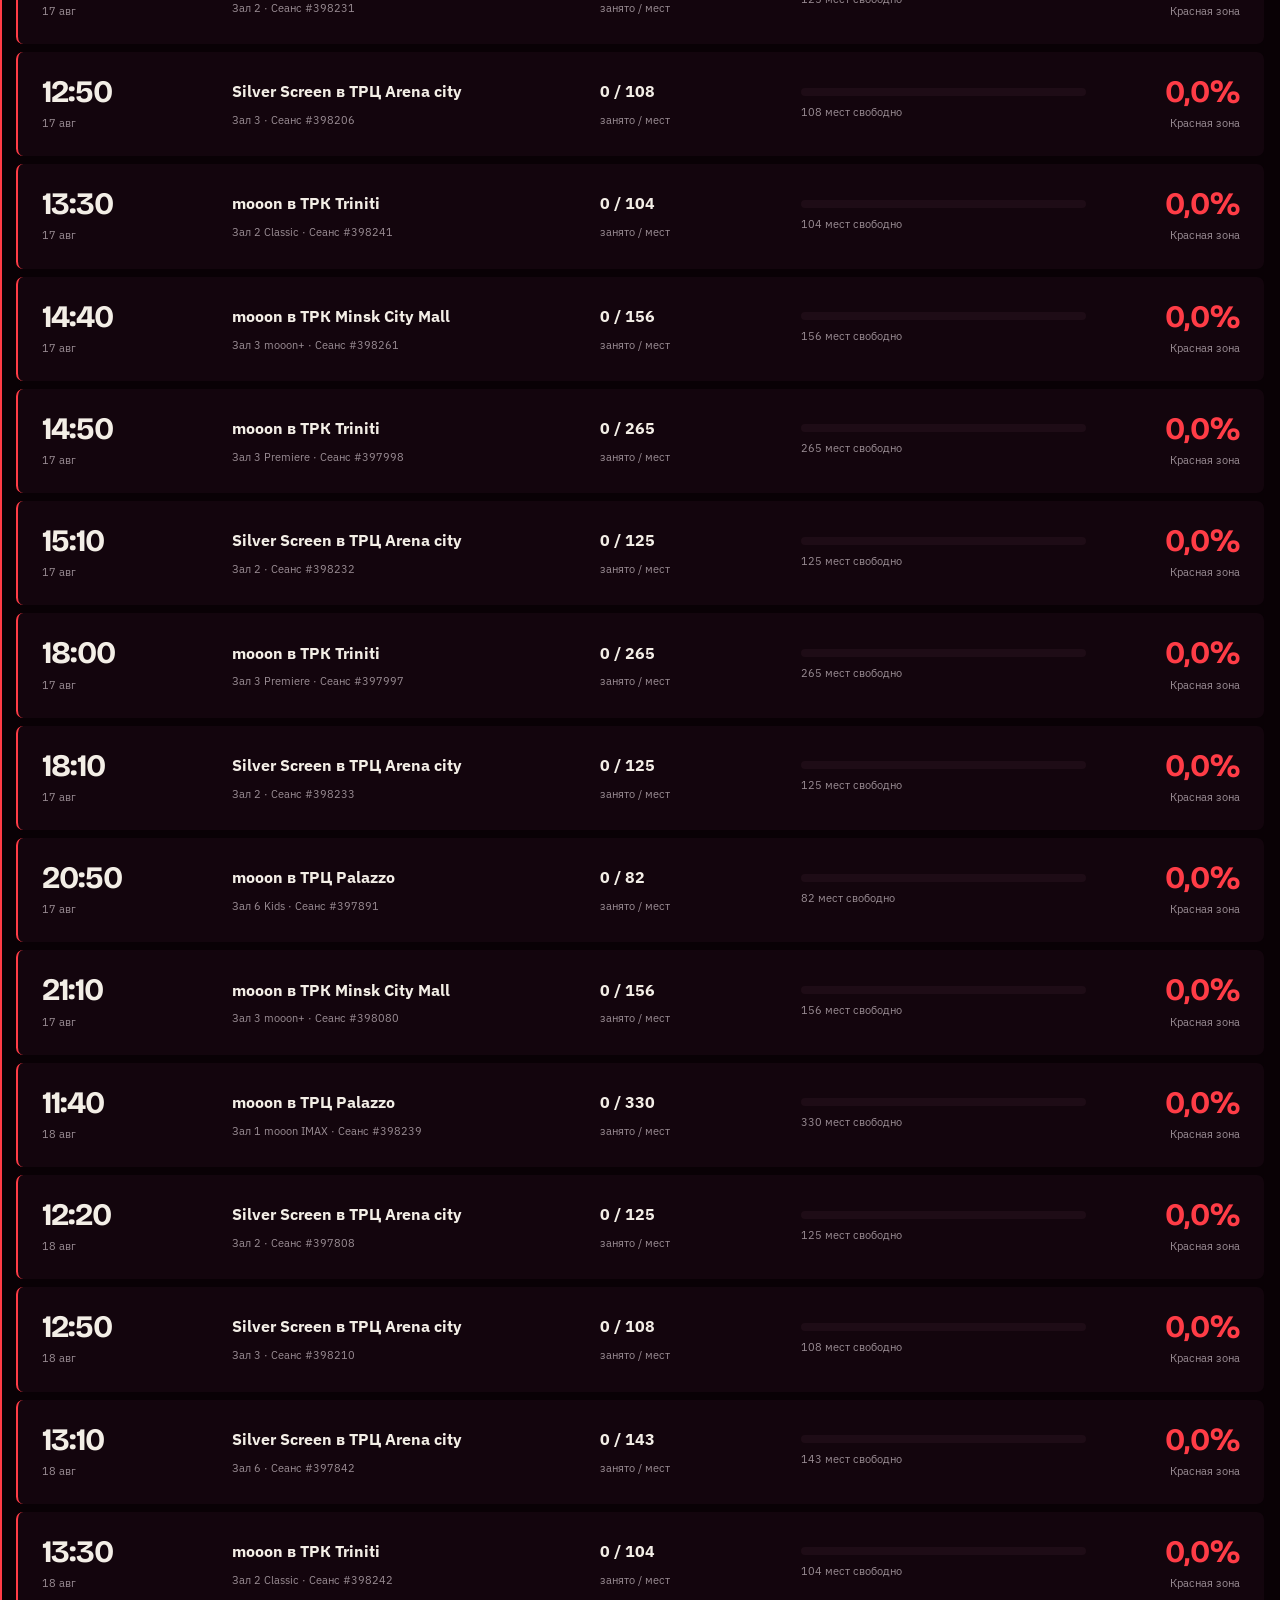
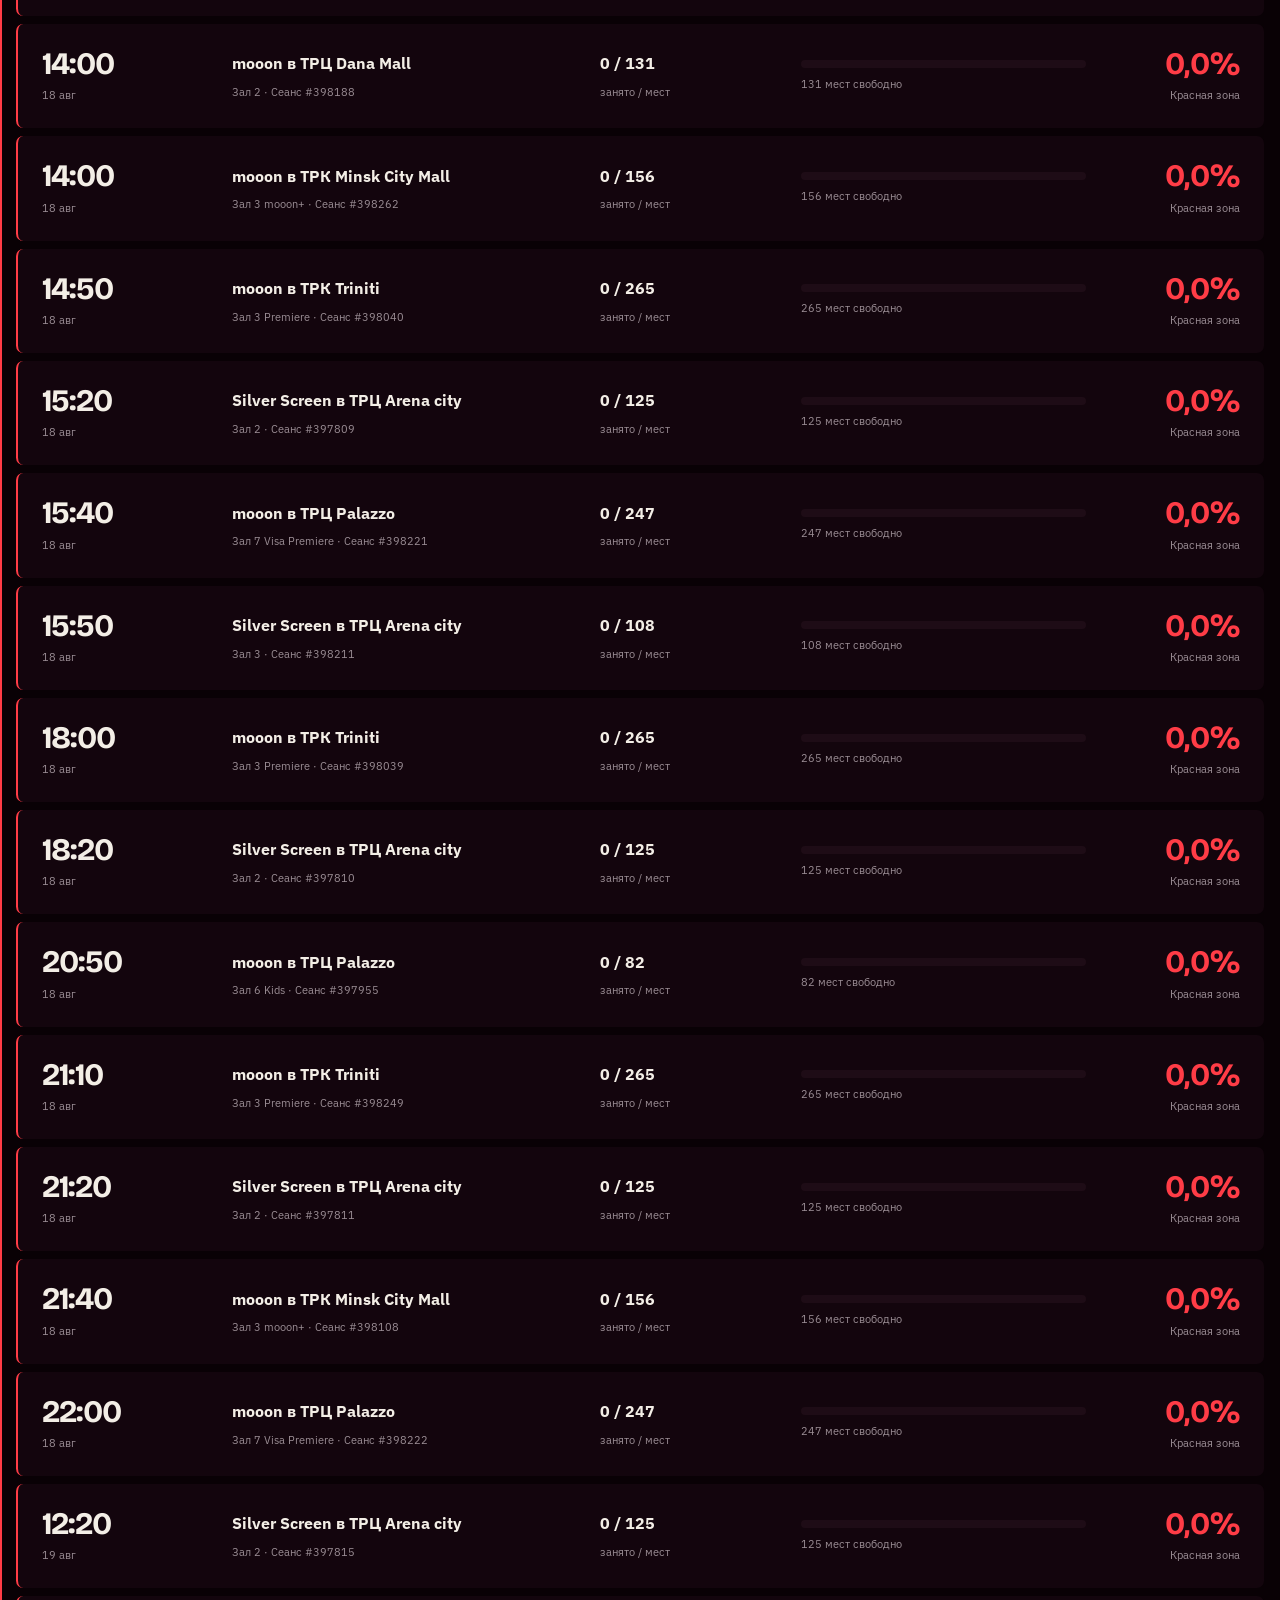
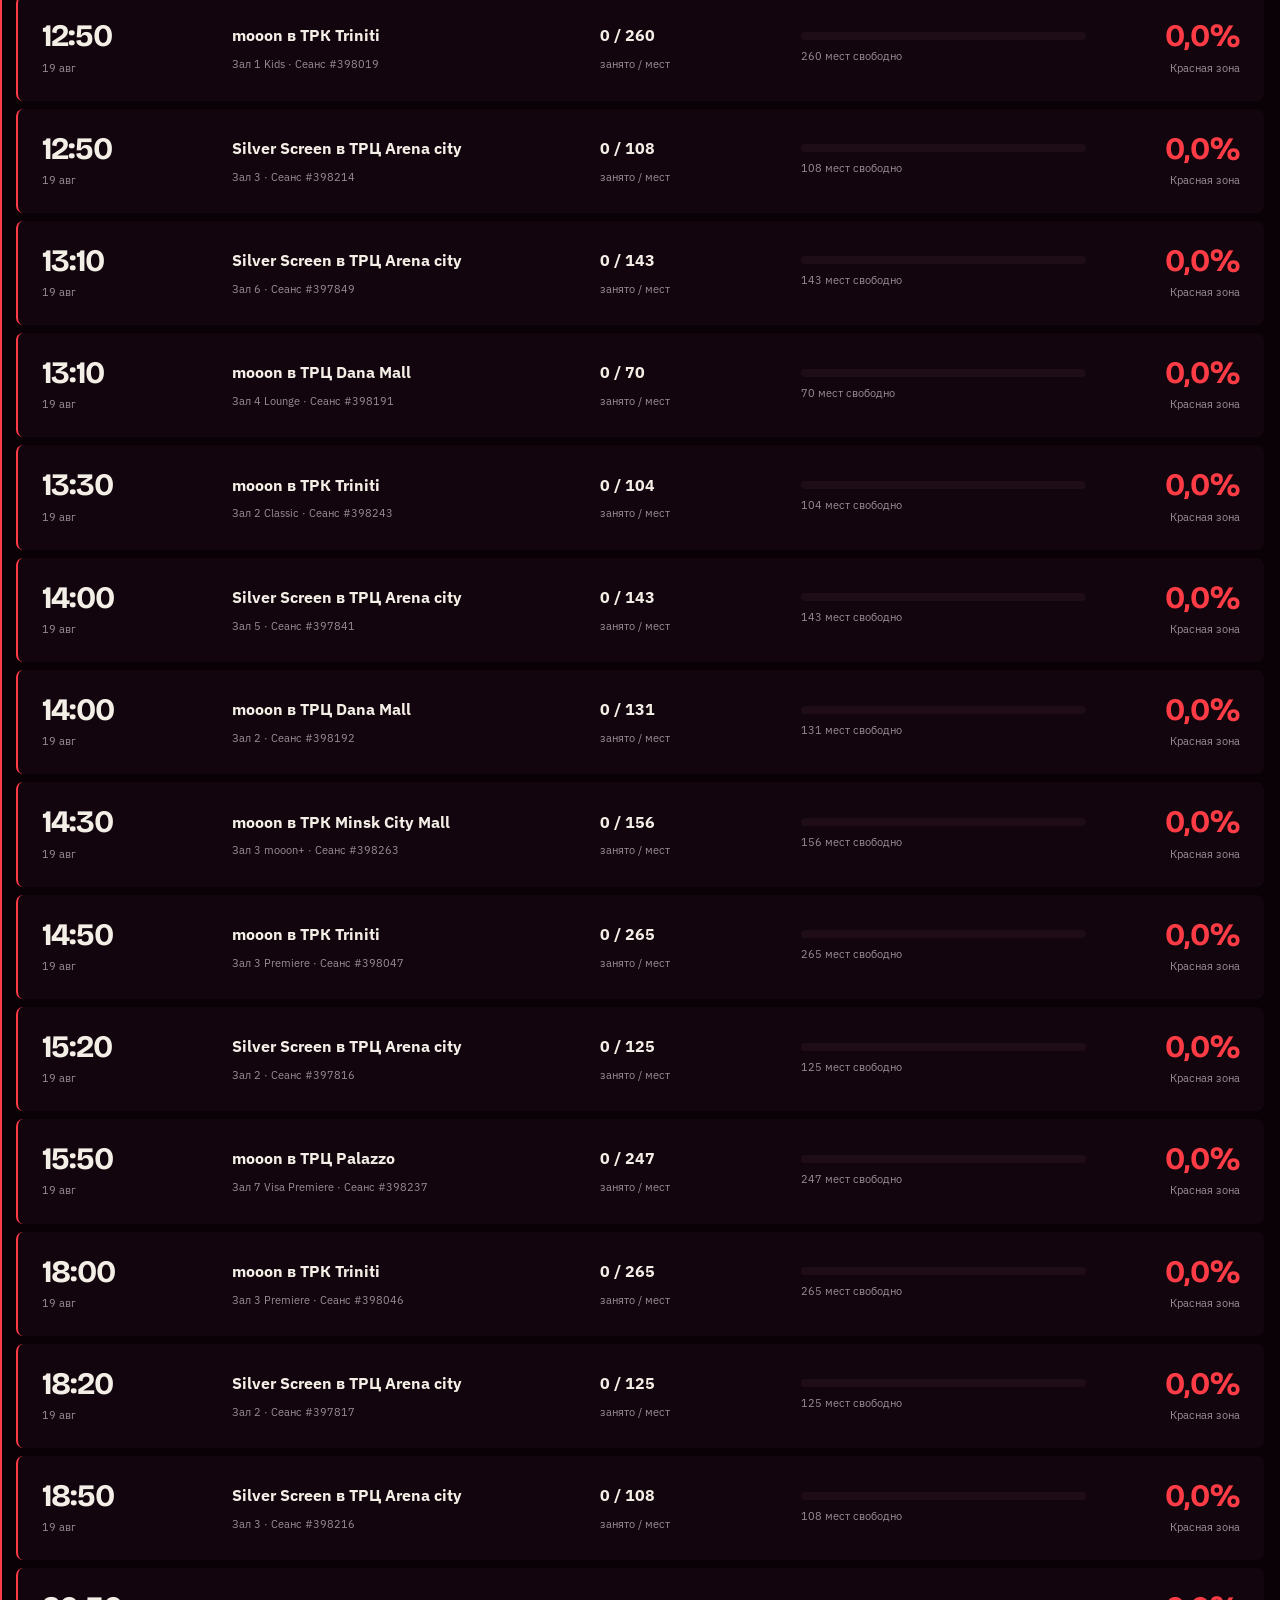
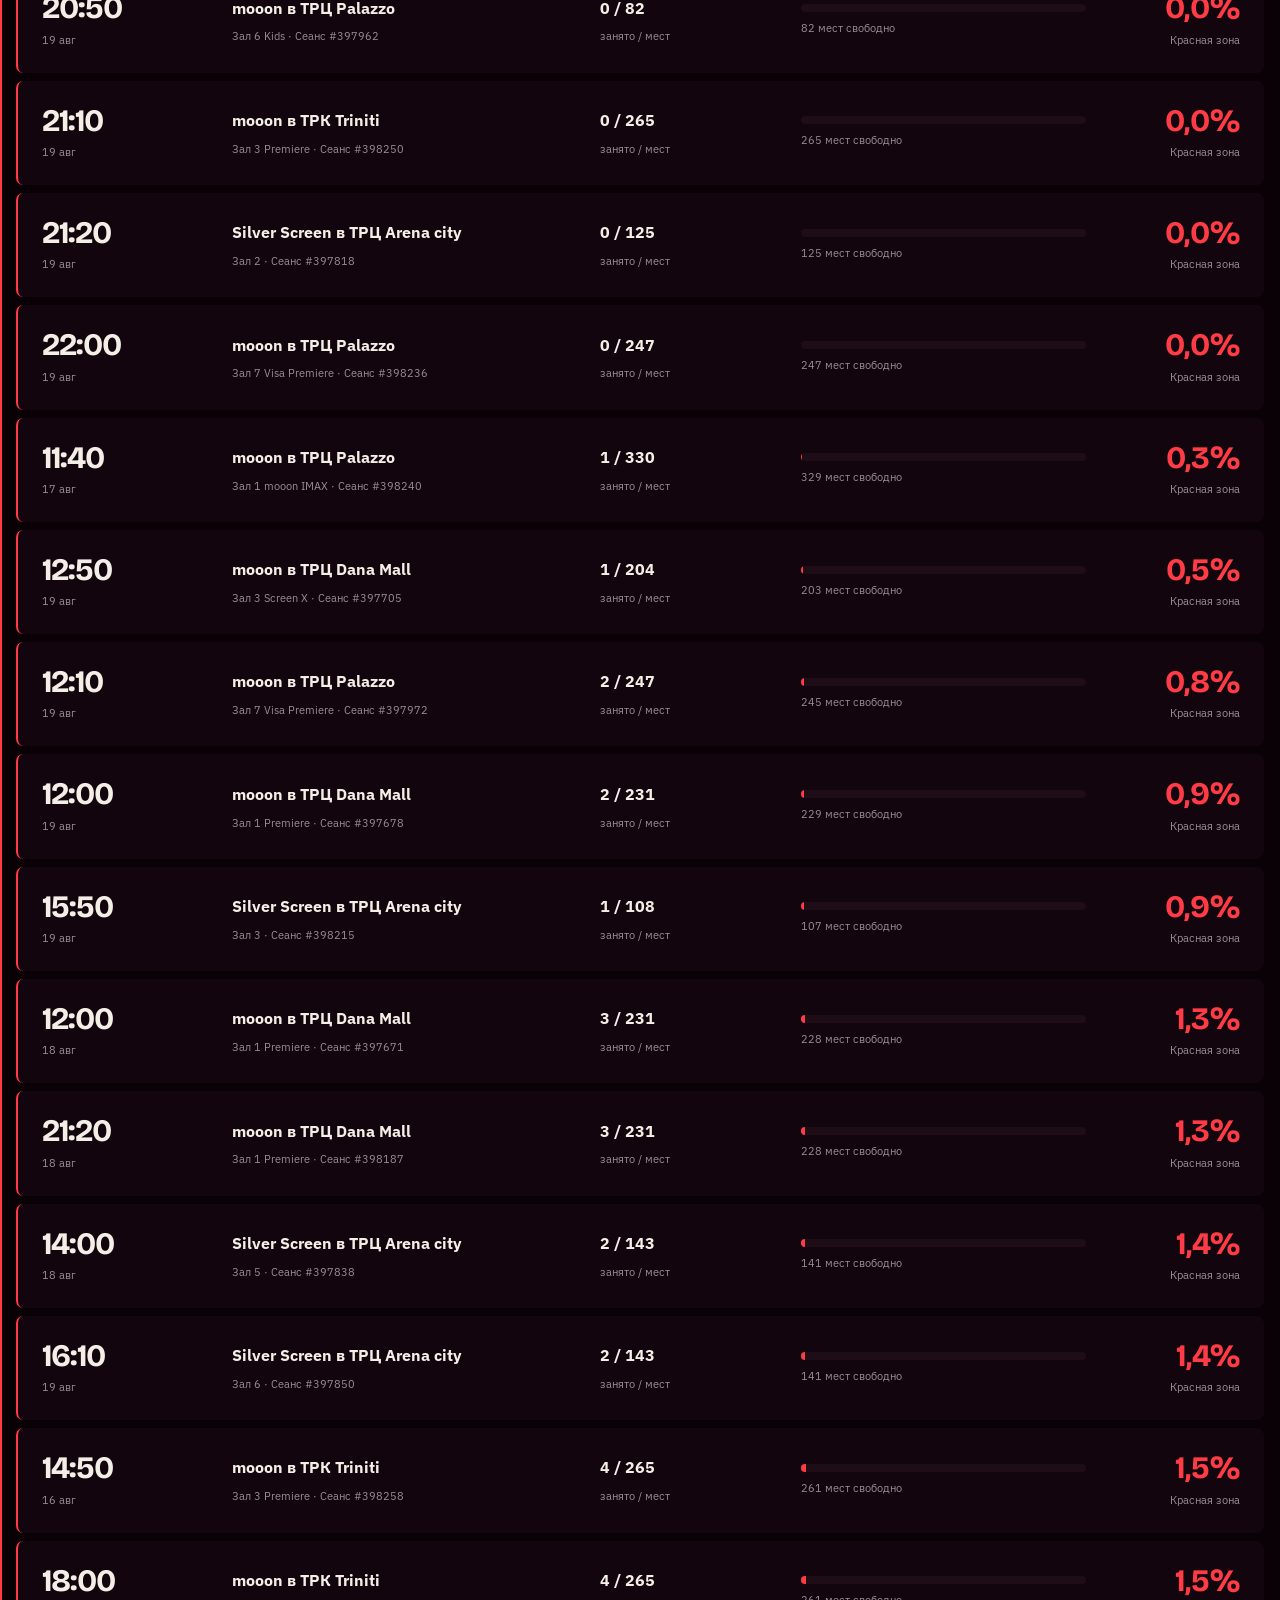
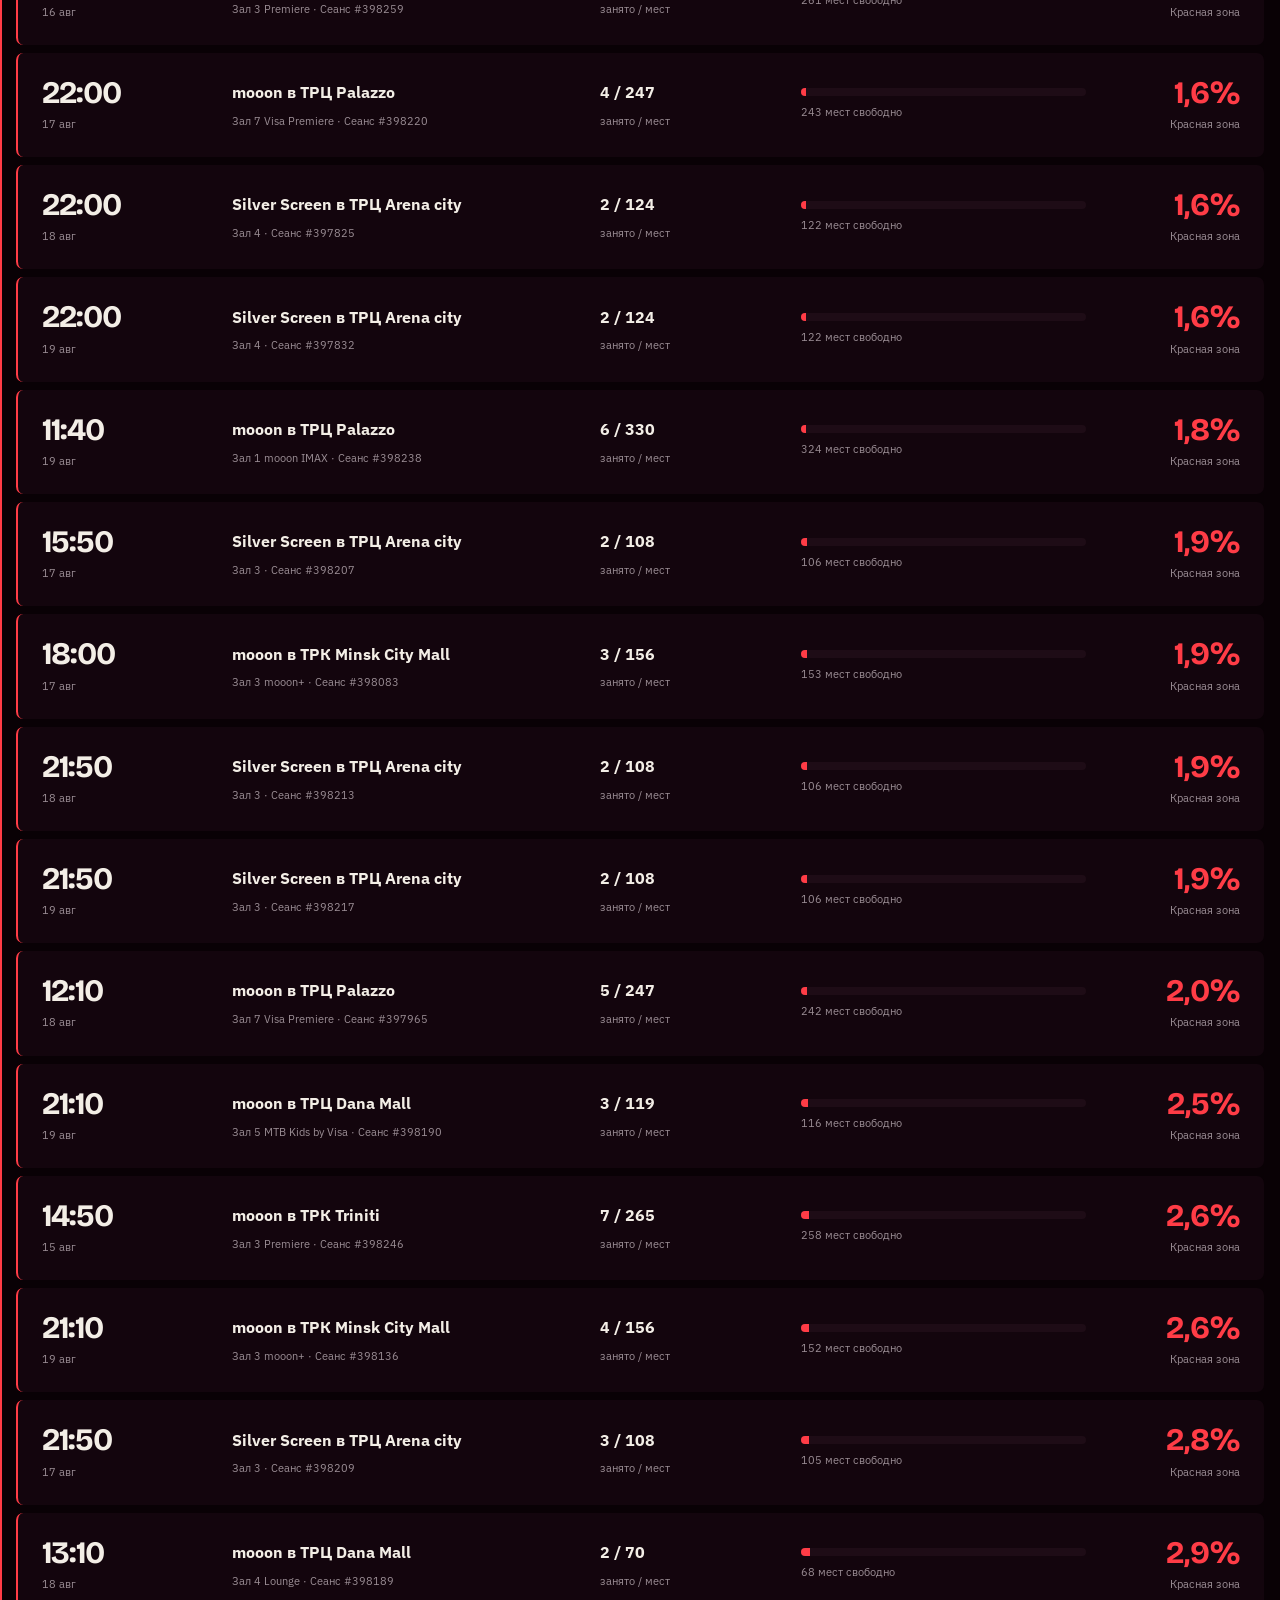
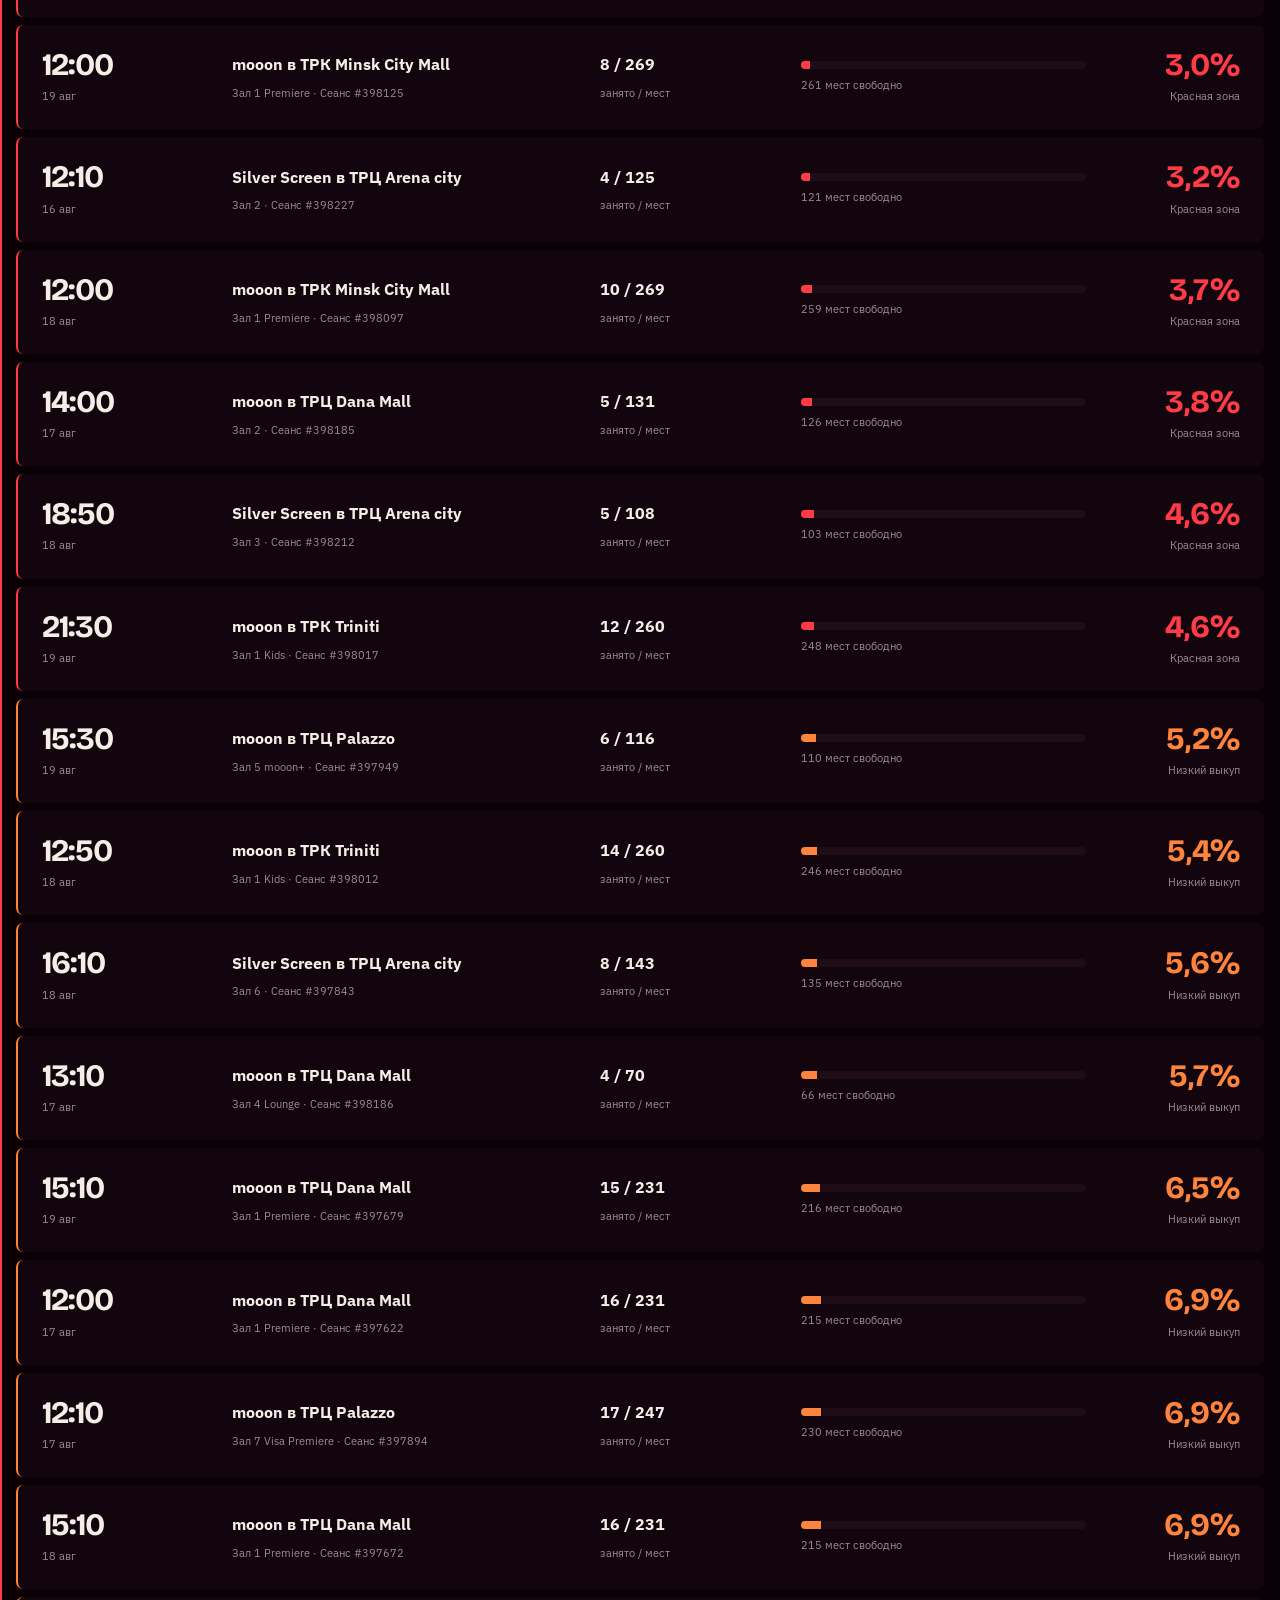
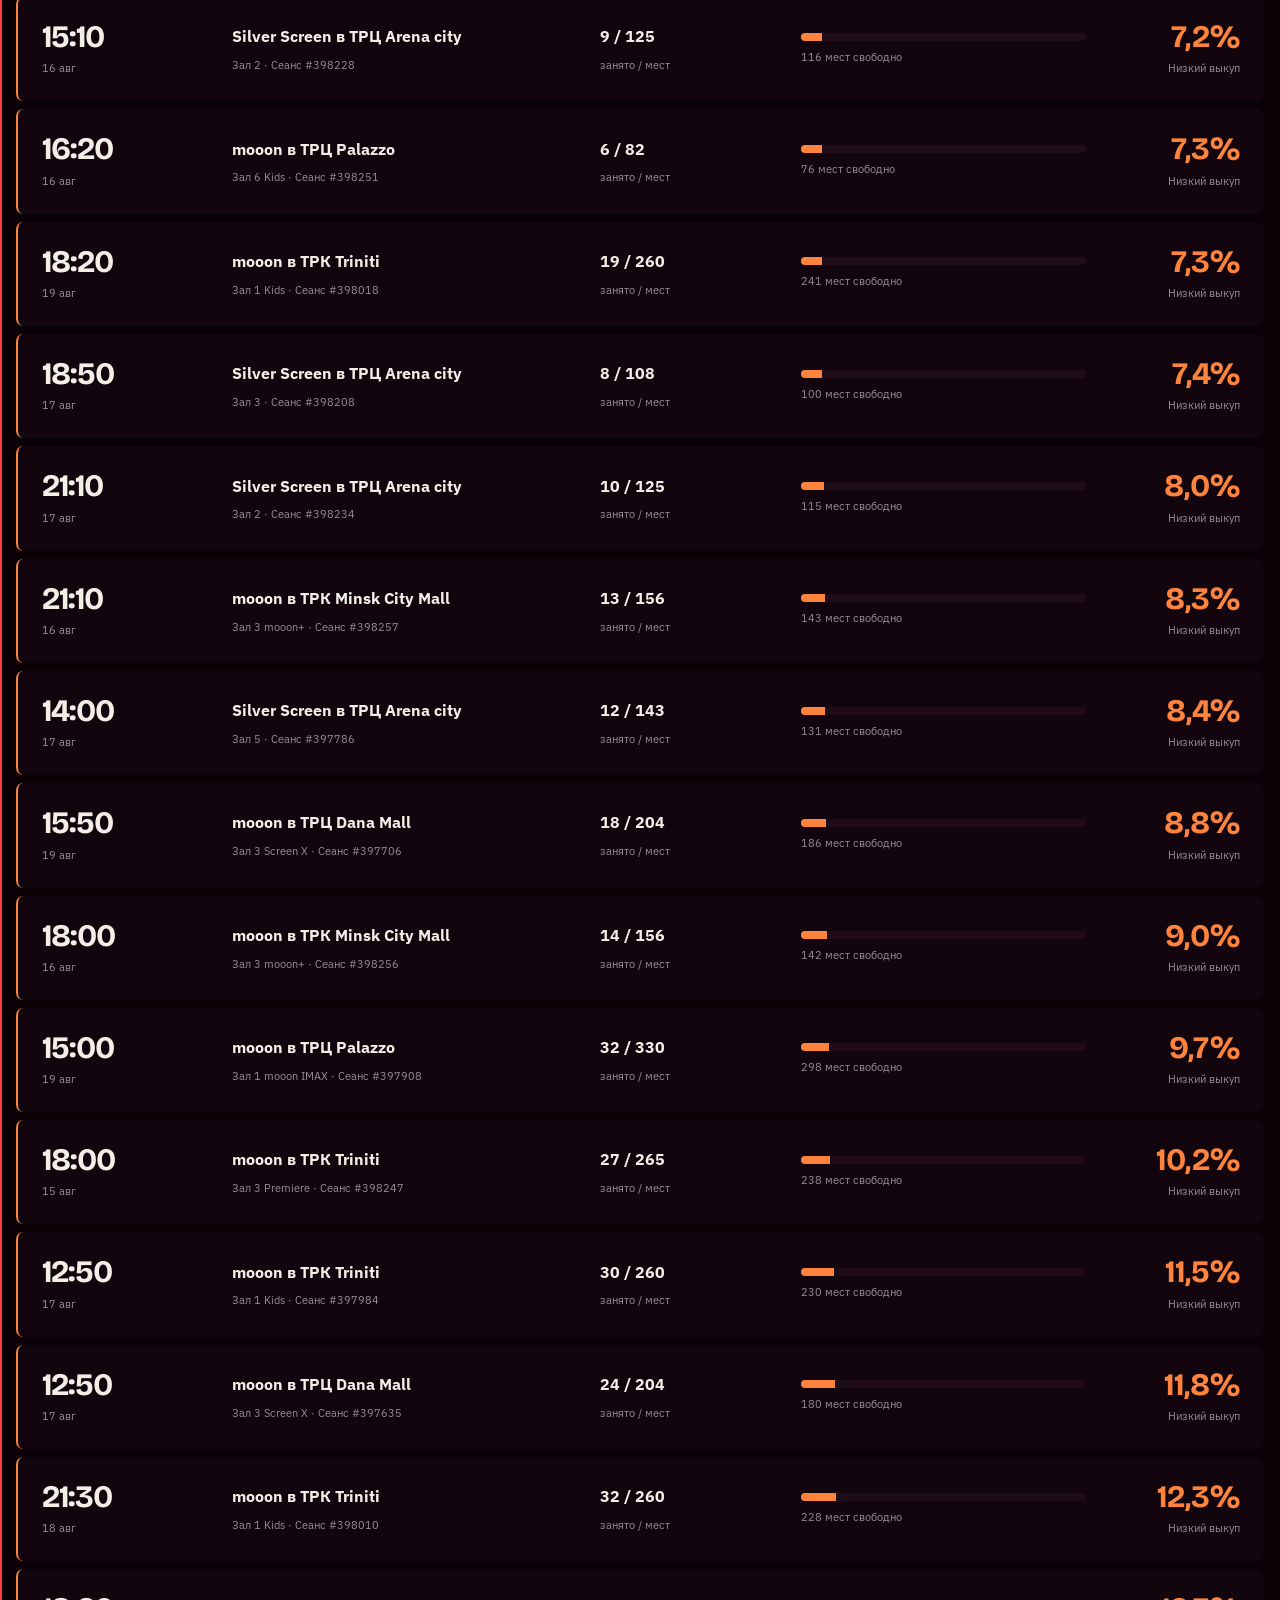
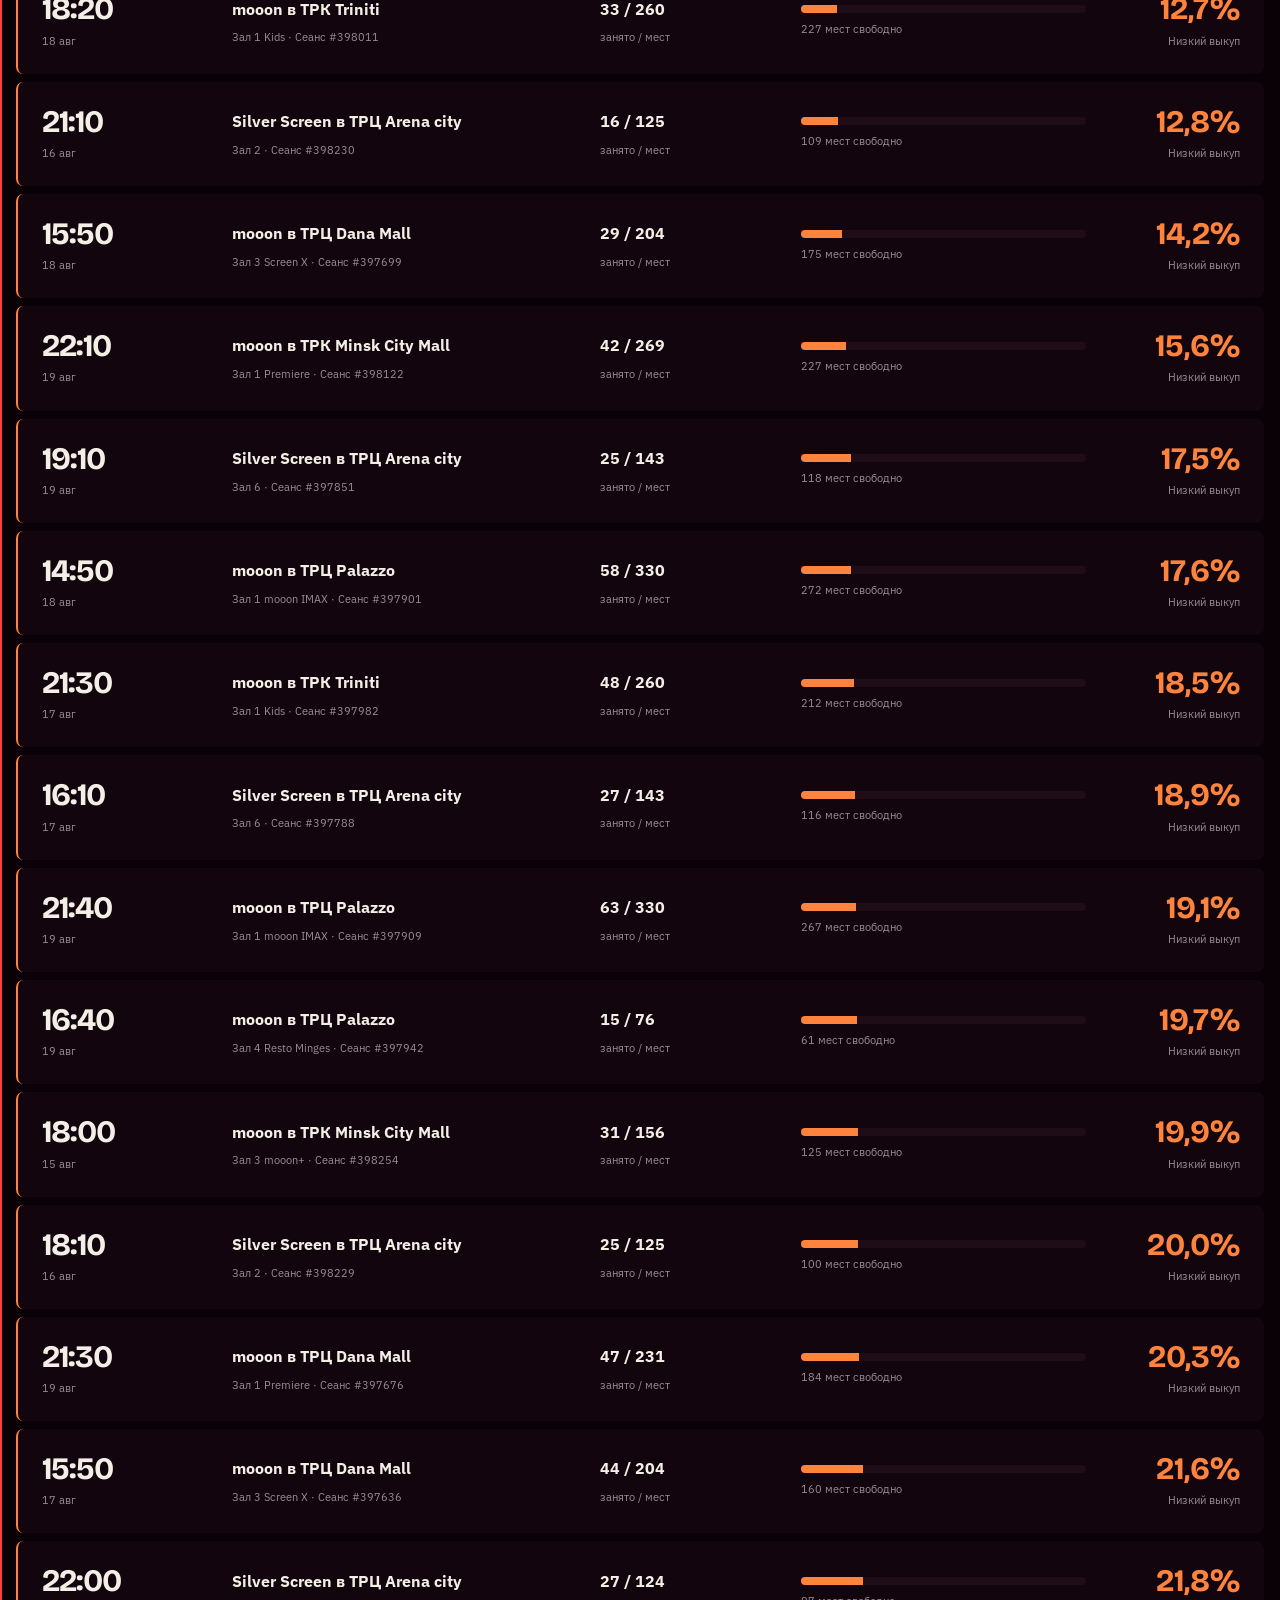
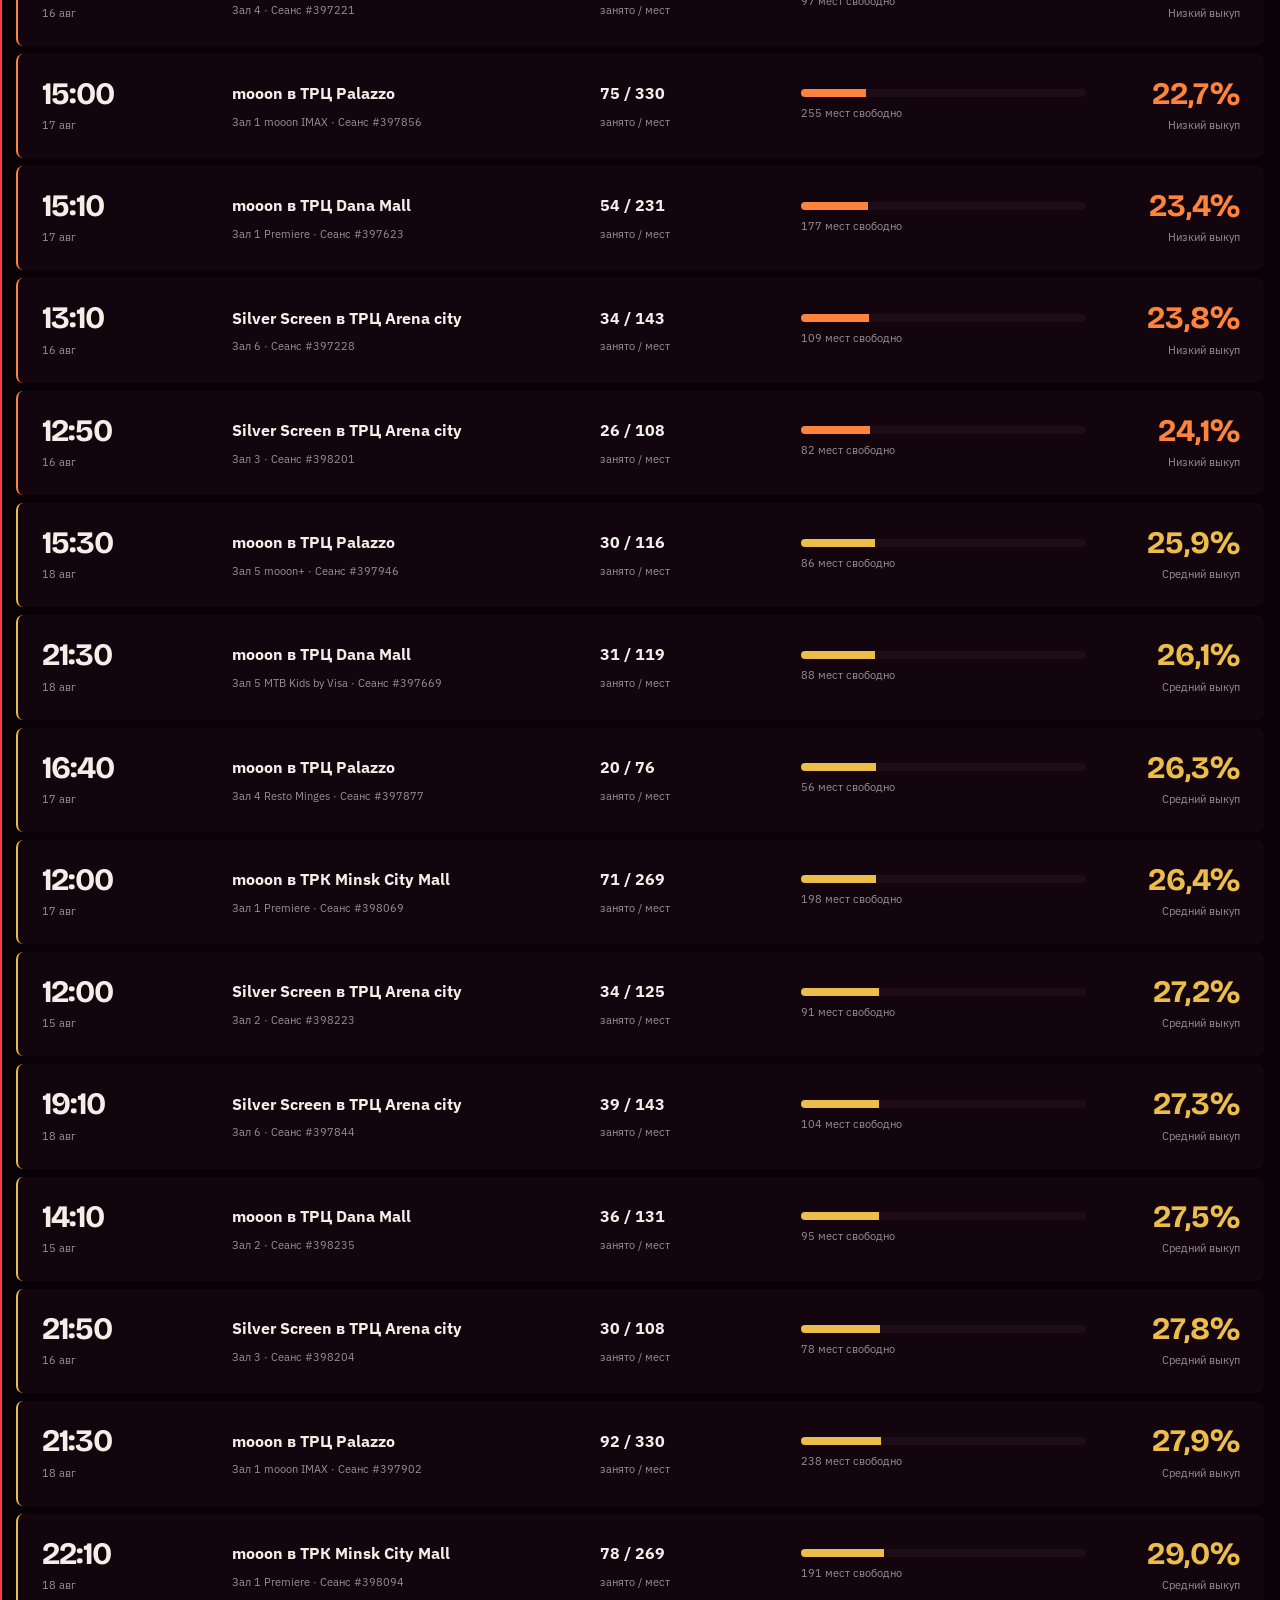
==== commit 279b03db: "Add cinema names and report filters" ====
--- a/index.html
+++ b/index.html
@@ -51,12 +51,68 @@
         <span><i class="zone-dot zone-strong"></i>выше 50% · высокий</span>
       </section>
 
-      <nav class="mode-nav reveal" style="--i: 3" aria-label="Перейти к типу сеансов">
+      <section class="filters reveal" style="--i: 3" aria-labelledby="filters-title">
+        <div class="filters__heading">
+          <div>
+            <span>Срез отчёта</span>
+            <h2 id="filters-title">Фильтры</h2>
+          </div>
+          <strong id="filter-result" aria-live="polite">—</strong>
+        </div>
+        <div class="filters__grid">
+          <label class="filter-field filter-field--wide">
+            <span>Кинотеатр</span>
+            <select class="filter-control" id="filter-cinema">
+              <option value="">Все кинотеатры</option>
+            </select>
+          </label>
+          <label class="filter-field">
+            <span>Дата</span>
+            <select class="filter-control" id="filter-date">
+              <option value="">Все даты</option>
+            </select>
+          </label>
+          <label class="filter-field">
+            <span>Заполненность</span>
+            <select class="filter-control" id="filter-occupancy">
+              <option value="">Любая</option>
+              <option value="critical">До 5%</option>
+              <option value="low">5,1–25%</option>
+              <option value="medium">25,1–50%</option>
+              <option value="strong">Выше 50%</option>
+              <option value="full">Ровно 100%</option>
+            </select>
+          </label>
+          <label class="filter-field">
+            <span>Состояние</span>
+            <select class="filter-control" id="filter-state">
+              <option value="all">Все сеансы</option>
+              <option value="upcoming">Предстоящие</option>
+              <option value="past">Прошедшие</option>
+            </select>
+          </label>
+          <label class="filter-field">
+            <span>Сортировка</span>
+            <select class="filter-control" id="filter-sort">
+              <option value="weakest">Минимальный выкуп</option>
+              <option value="strongest">Максимальный выкуп</option>
+              <option value="time">По времени</option>
+            </select>
+          </label>
+          <label class="filter-field filter-field--search">
+            <span>Зал или № сеанса</span>
+            <input class="filter-control" id="filter-search" type="search" placeholder="Например, VIP или 397497">
+          </label>
+          <button class="filters__reset" id="filter-reset" type="button">Сбросить</button>
+        </div>
+      </section>
+
+      <nav class="mode-nav reveal" style="--i: 4" aria-label="Перейти к типу сеансов">
         <a class="mode-nav__upcoming" href="#upcoming-section">Предстоящие <strong id="upcoming-nav-count">—</strong></a>
         <a class="mode-nav__past" href="#past-section">Прошедшие <strong id="past-nav-count">—</strong></a>
       </nav>
 
-      <section class="show-stage show-stage--upcoming reveal" id="upcoming-section" style="--i: 4" aria-labelledby="upcoming-title">
+      <section class="show-stage show-stage--upcoming reveal" id="upcoming-section" style="--i: 5" aria-labelledby="upcoming-title">
         <header class="stage-heading">
           <div>
             <span class="stage-state"><i aria-hidden="true"></i>Продажи идут</span>
@@ -67,7 +123,7 @@
         <div class="show-table" id="upcoming-list" aria-live="polite"></div>
       </section>
 
-      <section class="show-stage show-stage--past reveal" id="past-section" style="--i: 5" aria-labelledby="past-title">
+      <section class="show-stage show-stage--past reveal" id="past-section" style="--i: 6" aria-labelledby="past-title">
         <header class="stage-heading">
           <div>
             <span class="stage-state">Архив проката</span>
--- a/styles.css
+++ b/styles.css
@@ -3,6 +3,7 @@
 @import url("tokens.css");
 
 * { box-sizing: border-box; }
+[hidden] { display: none !important; }
 html, body { overflow-x: clip; }
 html { scroll-behavior: smooth; }
 body {
@@ -104,6 +105,51 @@
 .zone-medium { background: var(--color-medium); }
 .zone-strong { background: var(--color-strong); }
 
+.filters {
+  margin-bottom: var(--space-xl);
+  padding: var(--space-lg);
+  background: linear-gradient(110deg, var(--color-paper-2), var(--color-paper-deep));
+  border: var(--rule-thin) solid var(--color-rule);
+  border-left: var(--rule-strong) solid var(--color-accent);
+  border-radius: var(--radius-sm);
+}
+.filters__heading { display: flex; align-items: end; justify-content: space-between; gap: var(--space-md); margin-bottom: var(--space-md); }
+.filters__heading span, .filter-field > span { color: var(--color-muted); font-size: var(--text-xs); letter-spacing: 0.06em; text-transform: uppercase; }
+.filters__heading h2 { margin: var(--space-3xs) 0 0; font: 700 var(--text-xl)/1 var(--font-display); letter-spacing: -0.04em; }
+.filters__heading strong { color: var(--color-accent-bright); font-size: var(--text-sm); }
+.filters__grid { display: grid; grid-template-columns: repeat(12, minmax(0, 1fr)); gap: var(--space-xs); }
+.filter-field { grid-column: span 2; display: grid; gap: var(--space-2xs); min-width: 0; }
+.filter-field--wide { grid-column: span 3; }
+.filter-field--search { grid-column: span 9; }
+.filter-control {
+  width: 100%;
+  min-width: 0;
+  min-height: 2.9rem;
+  padding: 0 var(--space-sm);
+  background: var(--color-paper-3);
+  color: var(--color-ink);
+  border: var(--rule-thin) solid var(--color-rule);
+  border-radius: var(--radius-sm);
+  font: 500 var(--text-sm)/1 var(--font-body);
+}
+.filter-control:hover { border-color: var(--color-quiet); }
+.filter-control:focus { border-color: var(--color-accent-bright); outline: none; box-shadow: 0 0 0 2px var(--color-accent-soft); }
+.filter-control::placeholder { color: var(--color-quiet); }
+.filters__reset {
+  grid-column: span 3;
+  align-self: end;
+  min-height: 2.9rem;
+  padding: 0 var(--space-sm);
+  background: transparent;
+  color: var(--color-ink-soft);
+  border: var(--rule-thin) solid var(--color-rule);
+  border-radius: var(--radius-sm);
+  font: 600 var(--text-sm)/1 var(--font-body);
+  cursor: pointer;
+}
+.filters__reset:hover { color: var(--color-ink); border-color: var(--color-accent); }
+.filters__reset:active { transform: translateY(1px); }
+
 .mode-nav {
   position: sticky;
   top: 5.5rem;
@@ -139,7 +185,7 @@
 .show-table { display: grid; gap: var(--space-2xs); }
 .show-row {
   display: grid;
-  grid-template-columns: minmax(8rem, 0.75fr) minmax(10rem, 1.2fr) minmax(8rem, 0.8fr) minmax(10rem, 1.25fr) minmax(7rem, 0.55fr);
+  grid-template-columns: minmax(8rem, 0.7fr) minmax(14rem, 1.45fr) minmax(8rem, 0.75fr) minmax(10rem, 1.2fr) minmax(7rem, 0.55fr);
   align-items: center;
   gap: var(--space-md);
   min-height: 6.25rem;
@@ -181,6 +227,10 @@
   .summary article:nth-child(2) { border-right: 0; }
   .summary article:nth-child(3) { padding-left: 0; border-top: var(--rule-thin) solid var(--color-rule); }
   .summary article:nth-child(4) { border-top: var(--rule-thin) solid var(--color-rule); }
+  .filters__grid { grid-template-columns: repeat(6, minmax(0, 1fr)); }
+  .filter-field, .filter-field--wide { grid-column: span 2; }
+  .filter-field--search { grid-column: span 4; }
+  .filters__reset { grid-column: span 2; }
   .show-row { grid-template-columns: 7rem minmax(8rem, 1fr) minmax(7rem, 0.7fr) 6rem; }
   .show-row__meter { grid-column: 2 / 4; grid-row: 2; }
   .show-row__percent { grid-column: 4; grid-row: 1 / 3; }
@@ -188,6 +238,11 @@
 
 @media (max-width: 40rem) {
   .nav-edge { min-height: 4.25rem; padding-inline: var(--space-sm); }
+  .filters { padding: var(--space-md); }
+  .filters__heading { align-items: start; }
+  .filters__grid { grid-template-columns: repeat(2, minmax(0, 1fr)); }
+  .filter-field, .filter-field--wide, .filter-field--search { grid-column: span 2; }
+  .filters__reset { grid-column: span 2; }
   .wordmark__report { display: none; }
   .freshness { max-width: 12rem; font-size: var(--text-xs); }
   main, .footer-inline { width: min(calc(100% - 2rem), 86rem); }
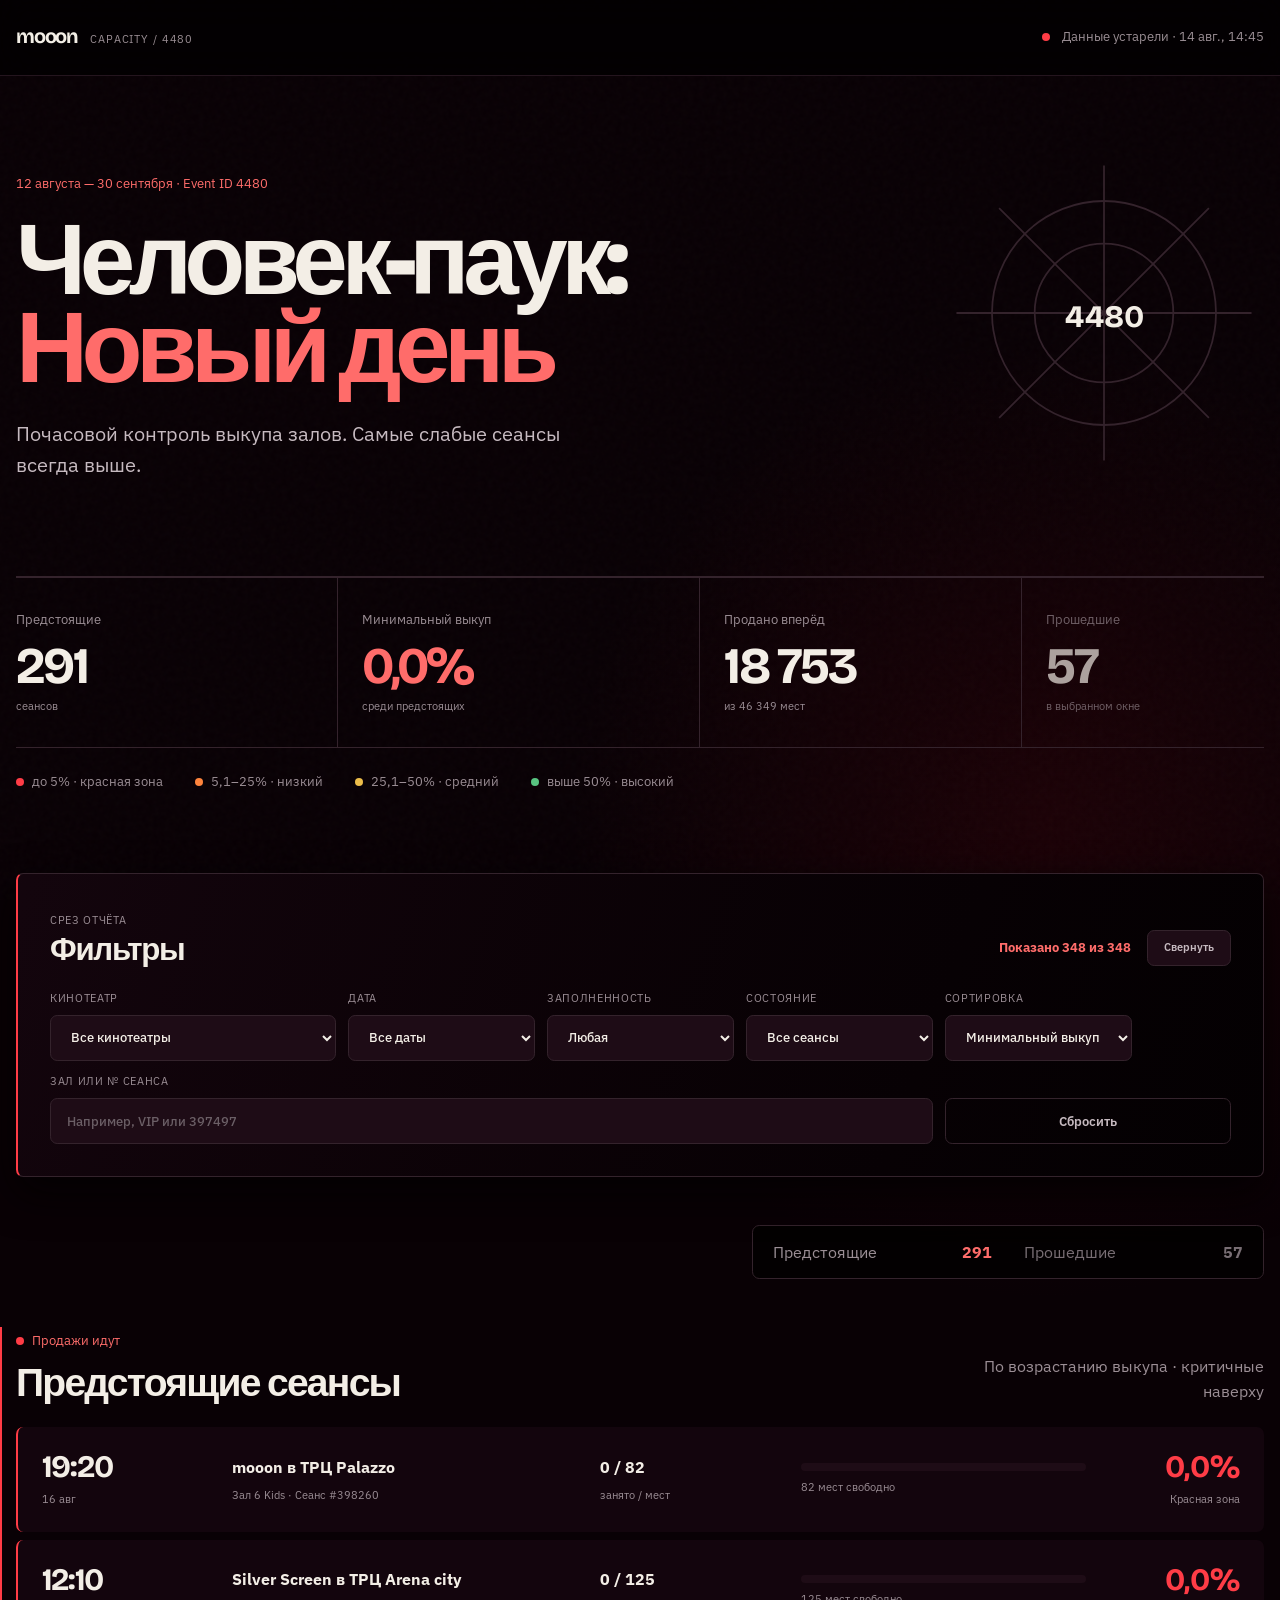
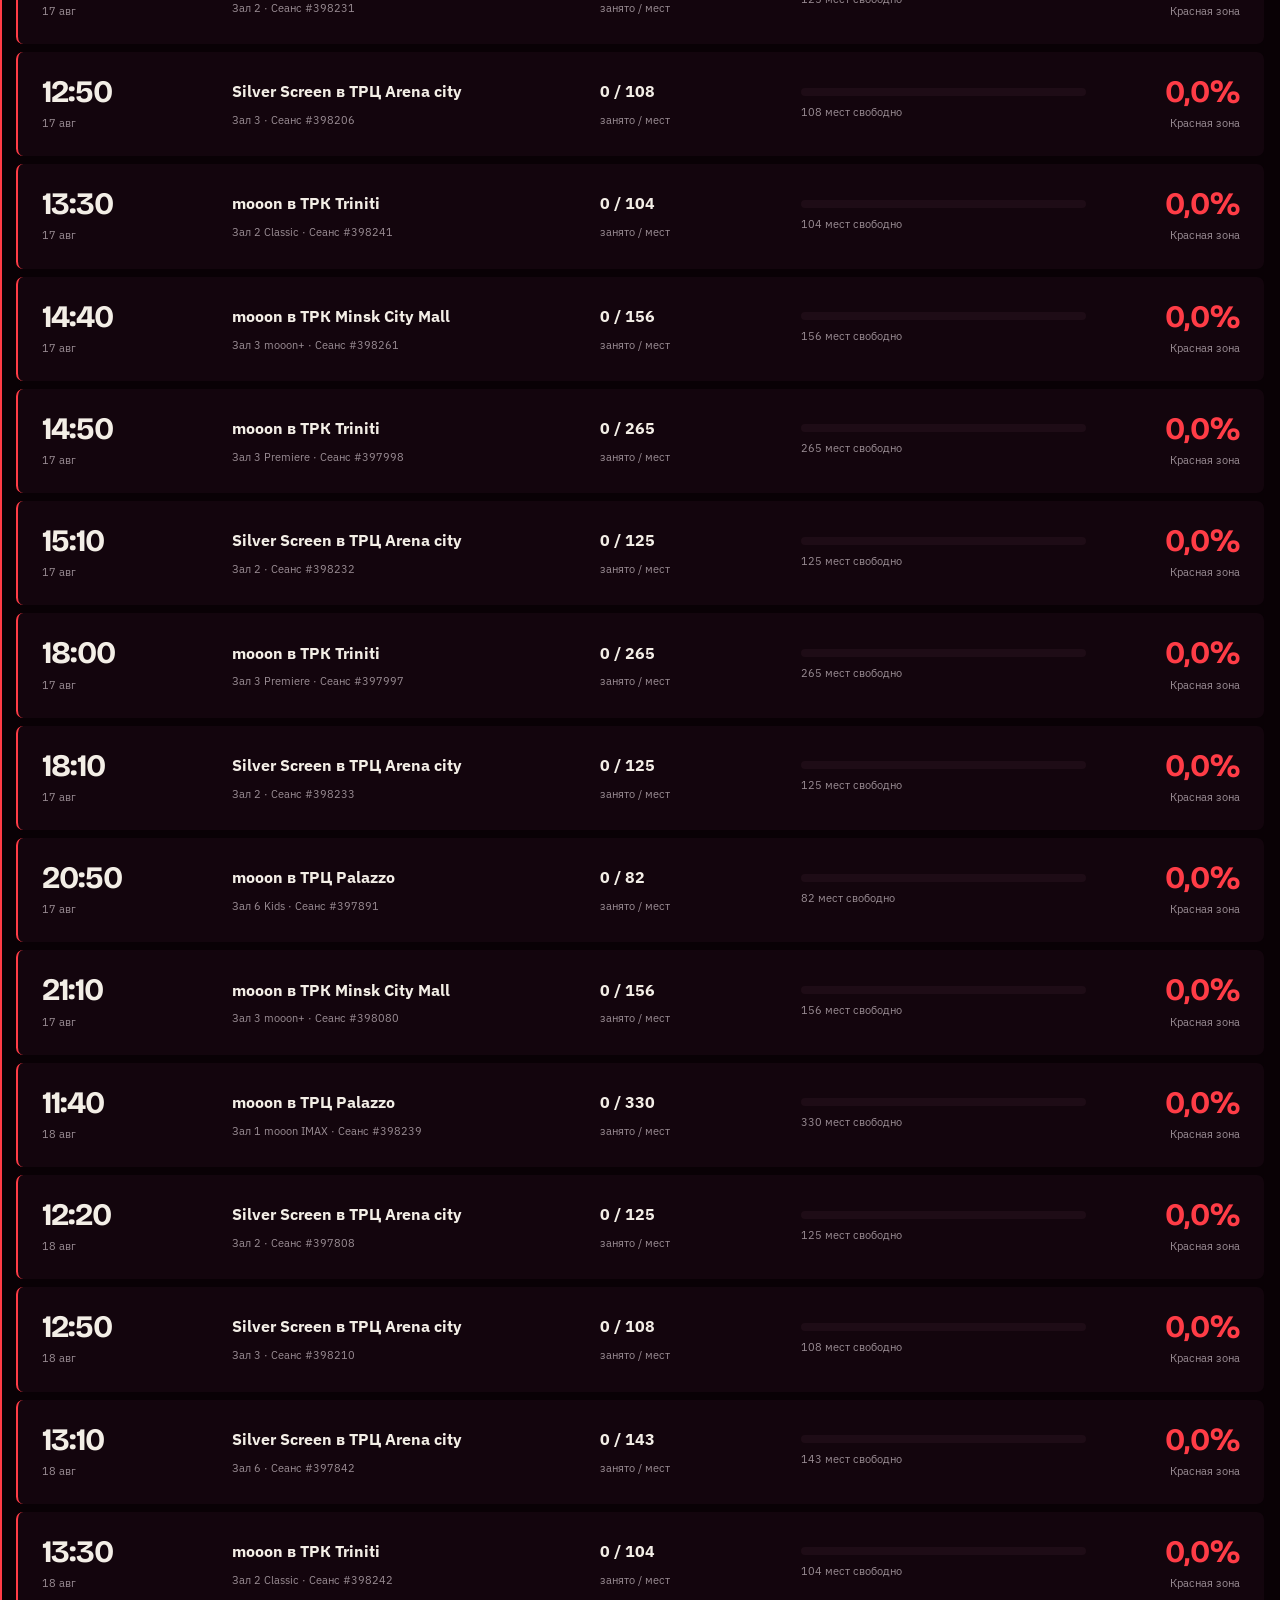
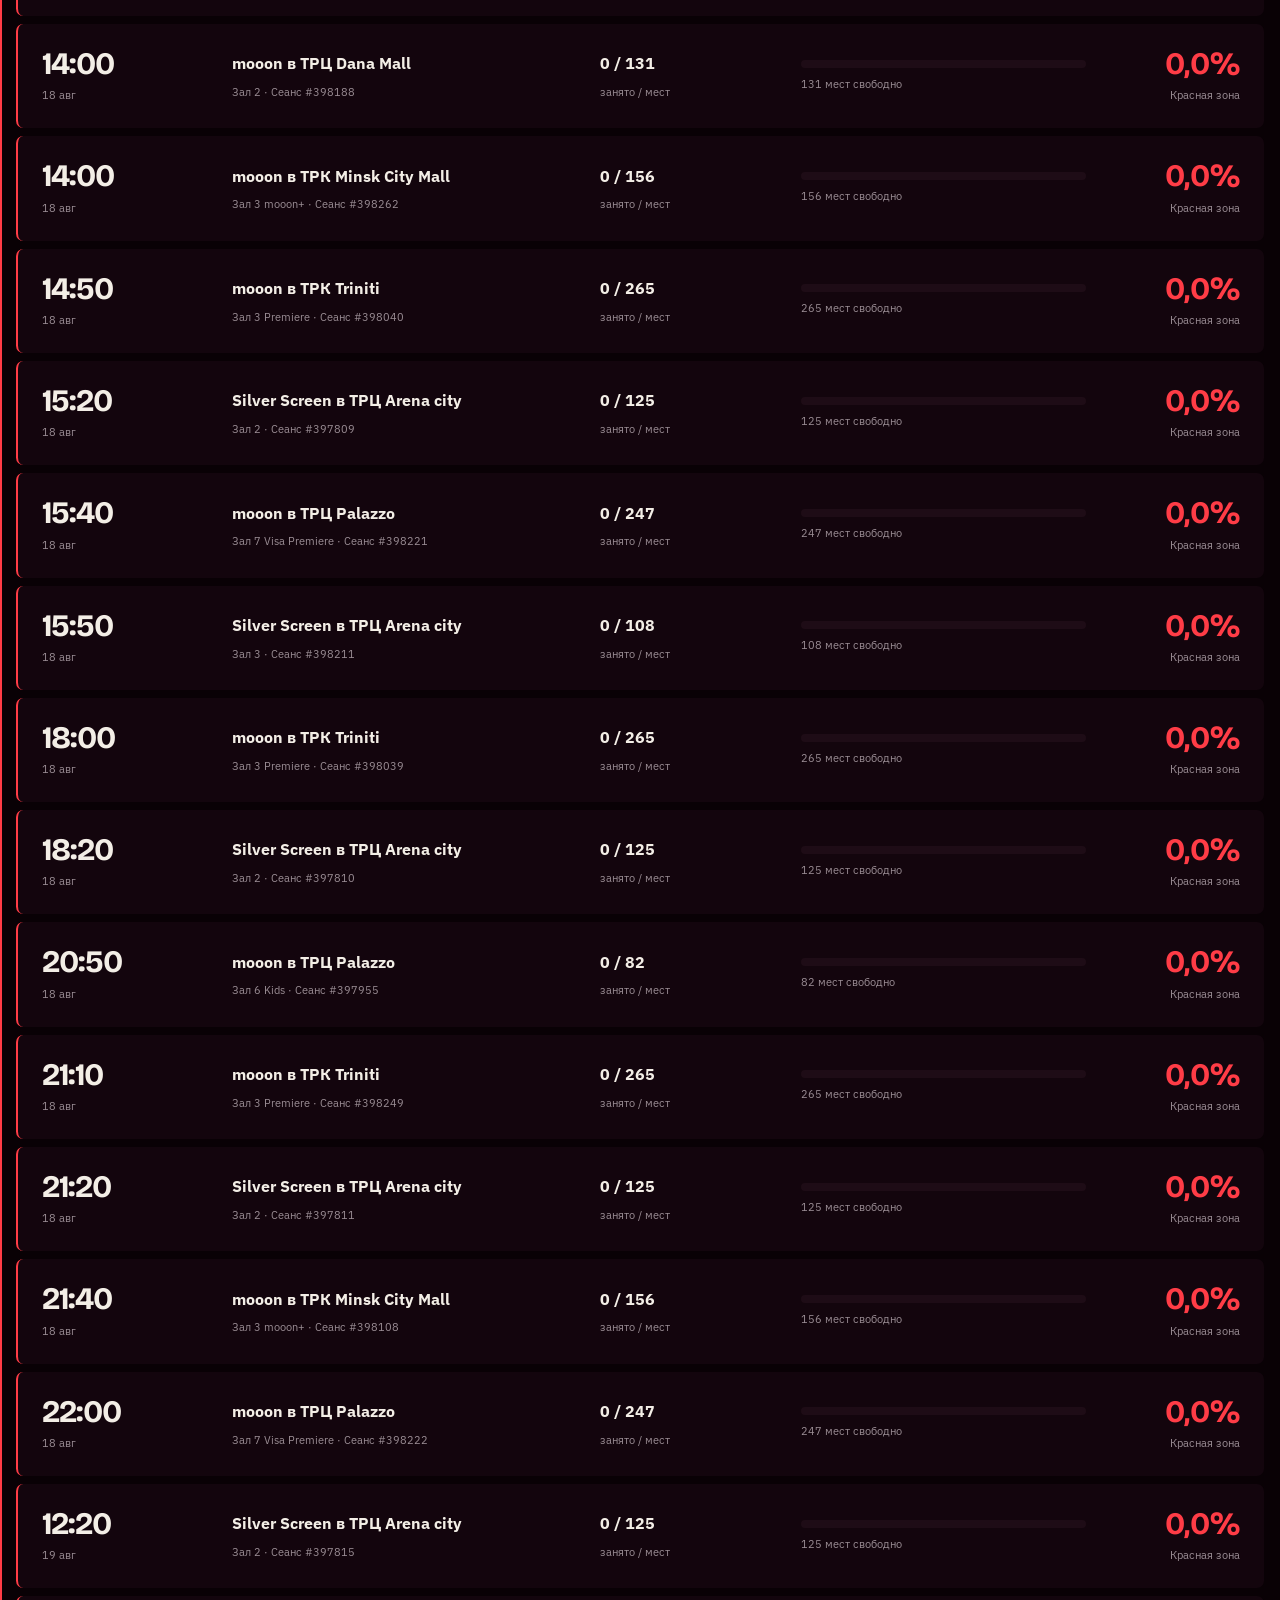
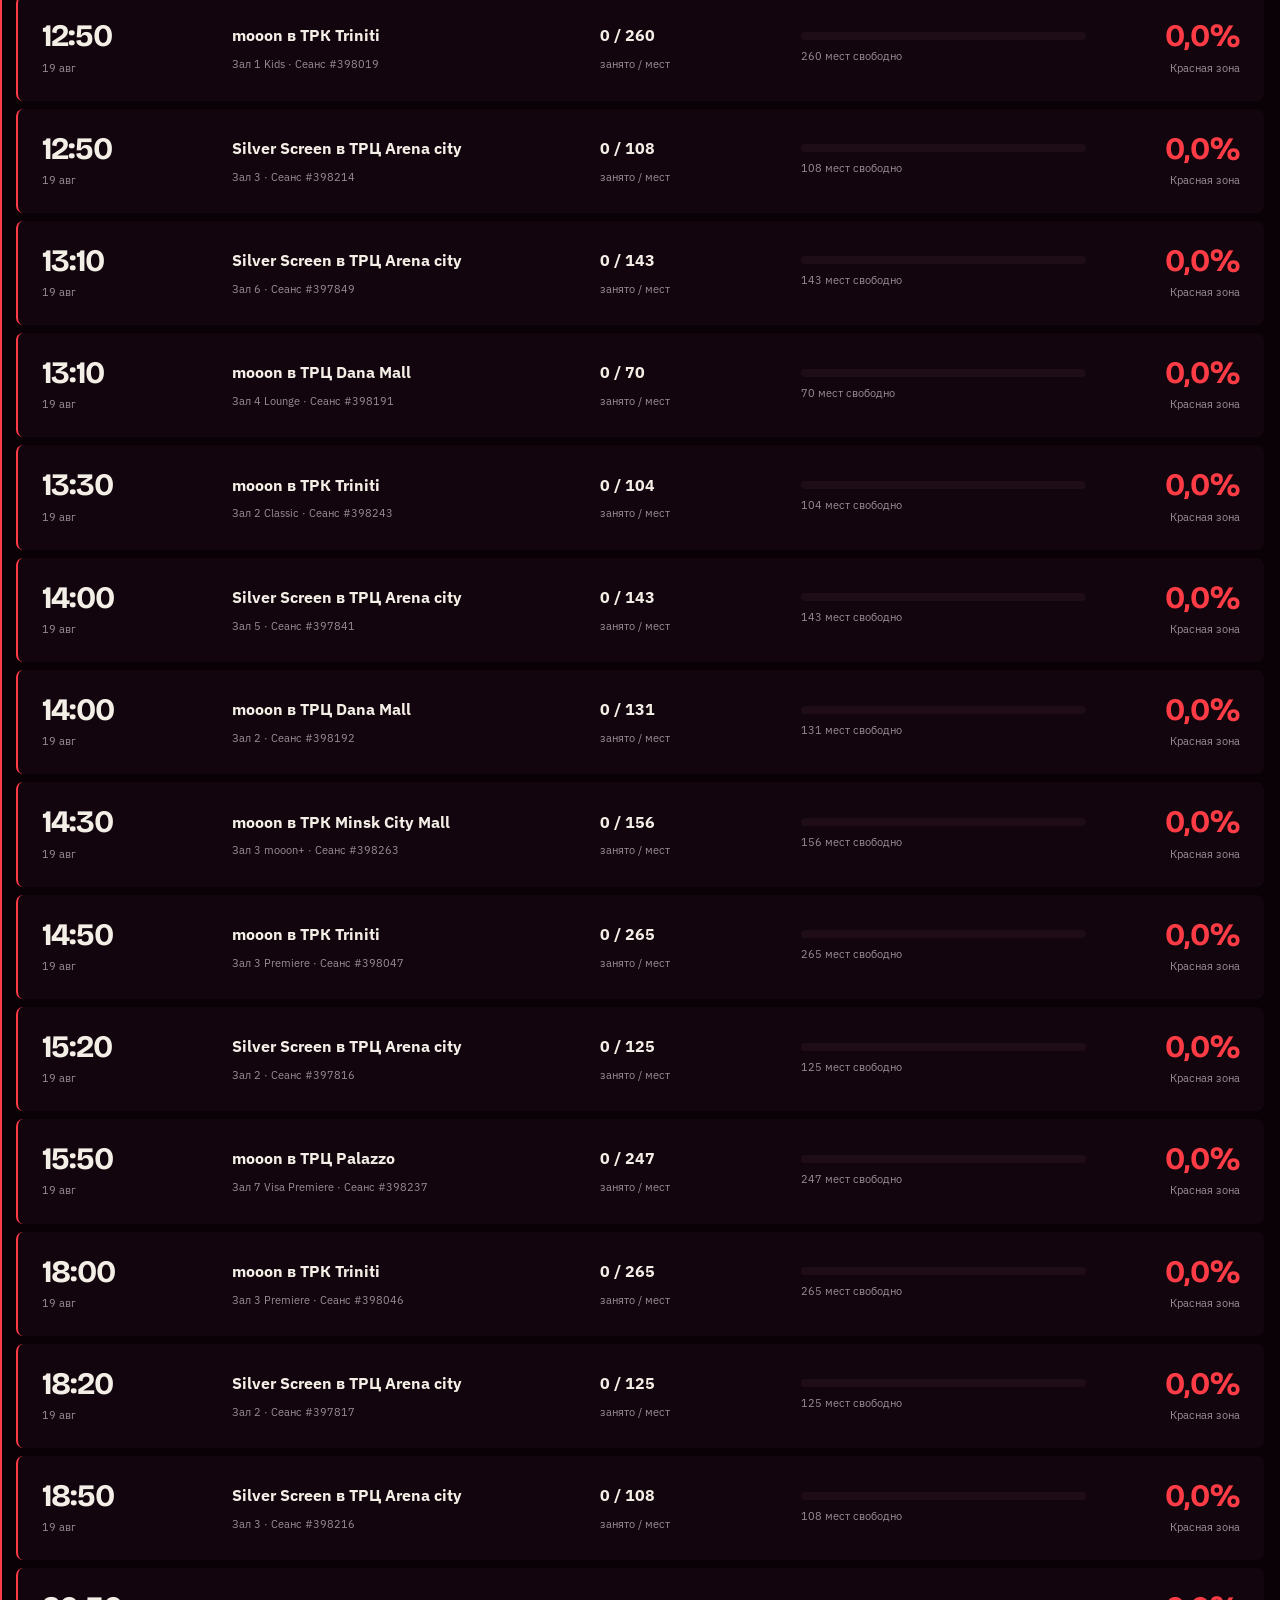
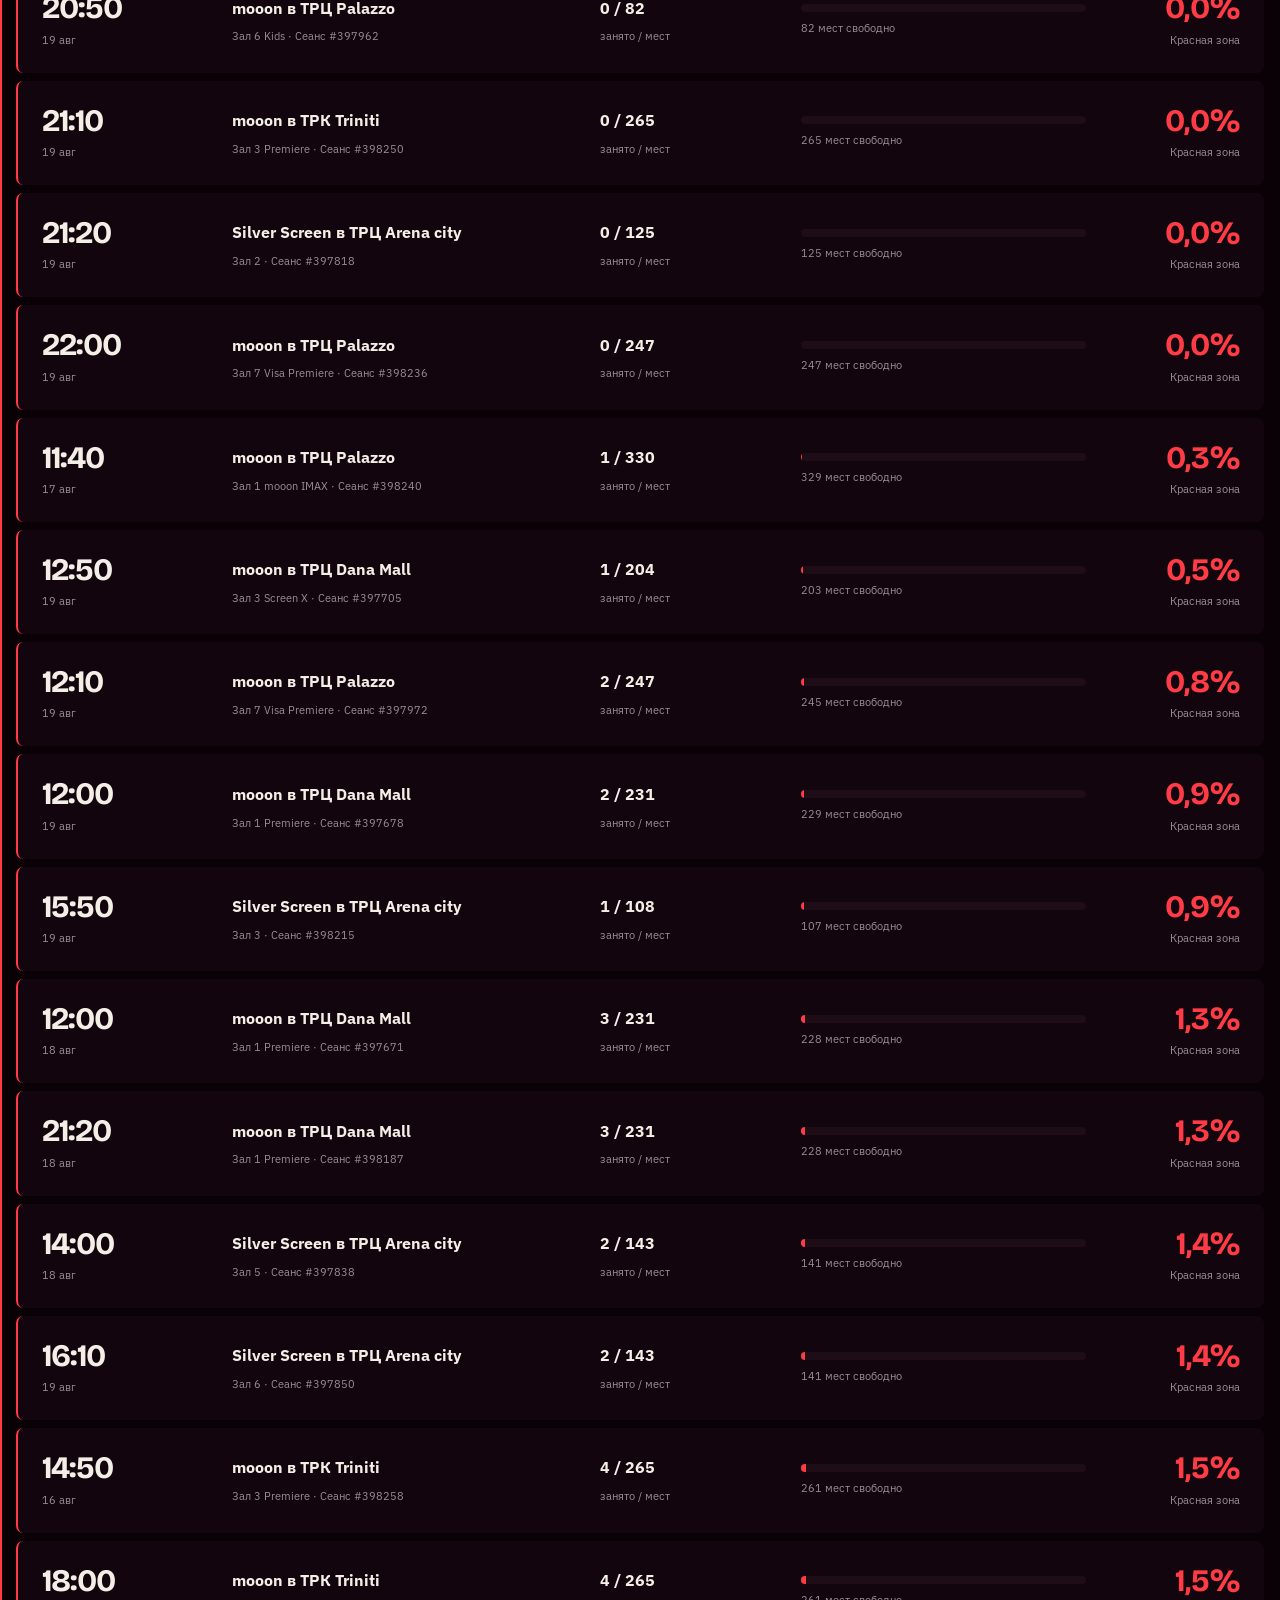
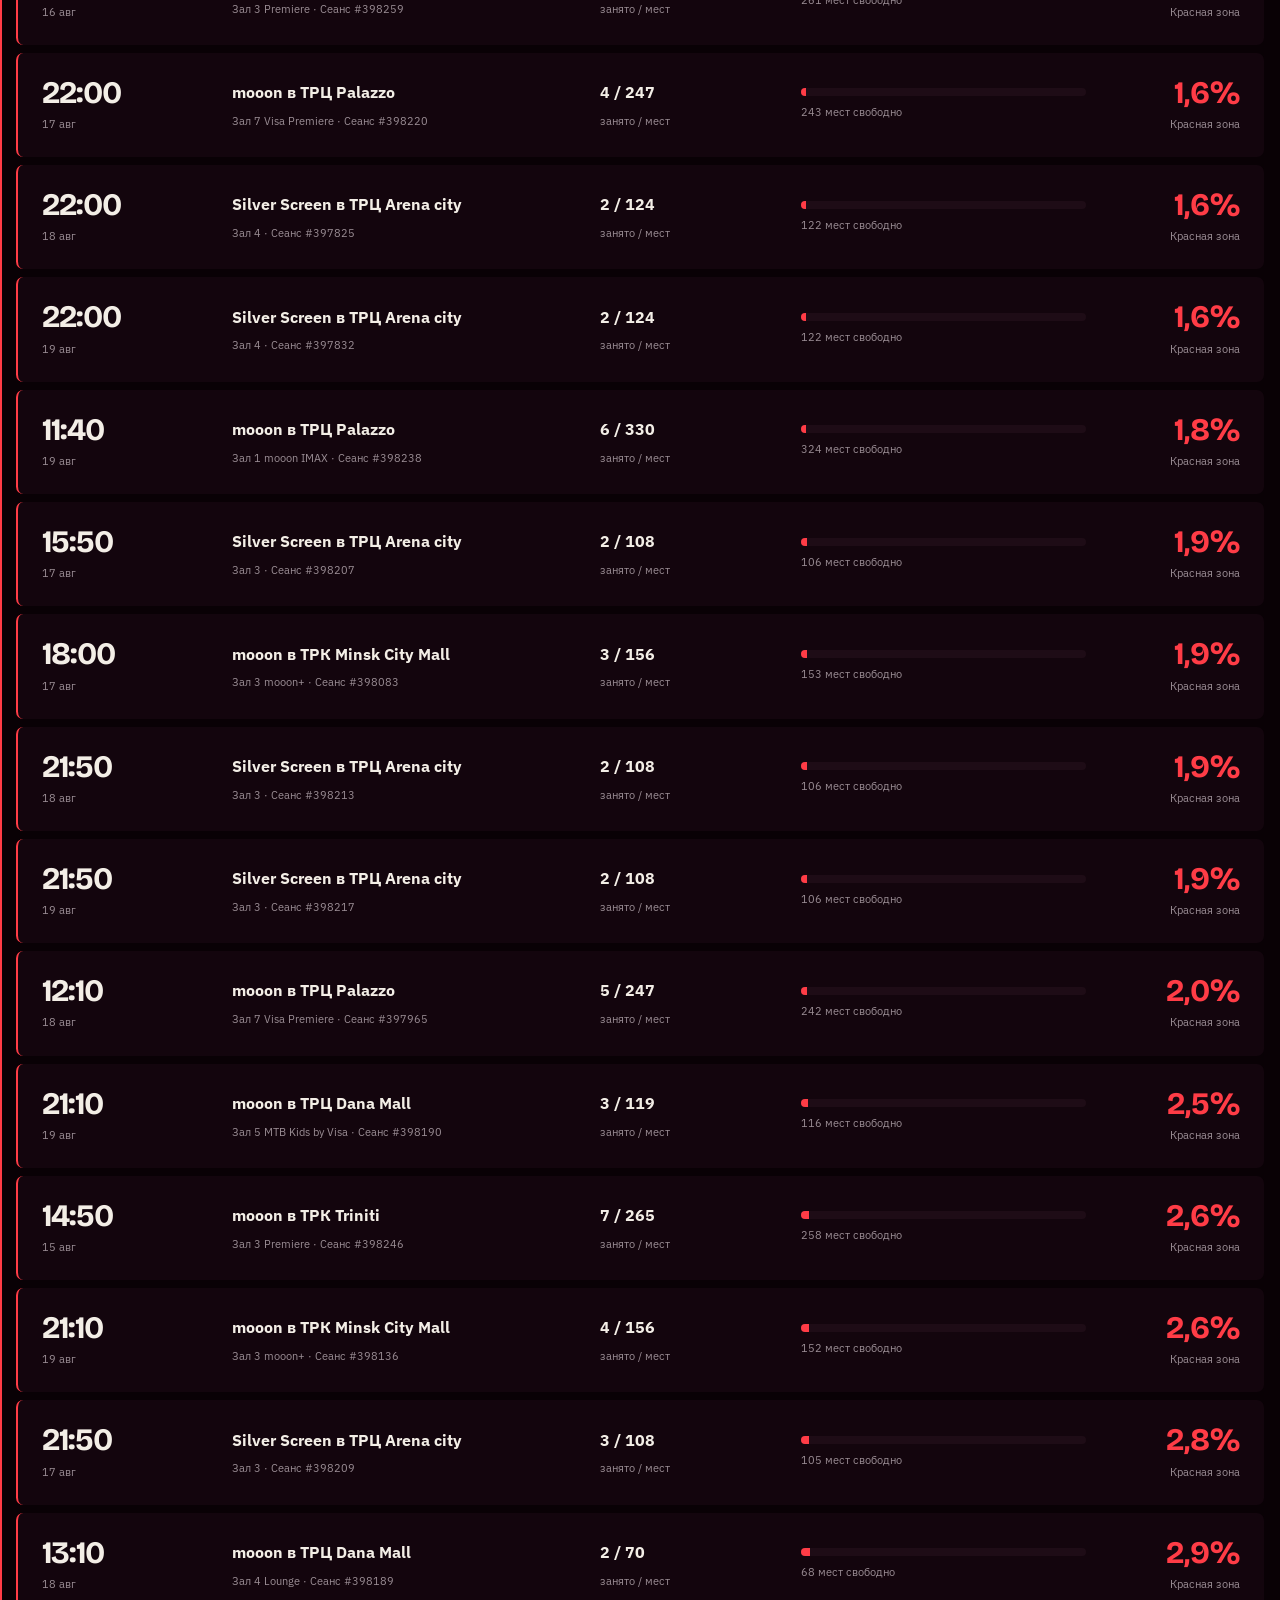
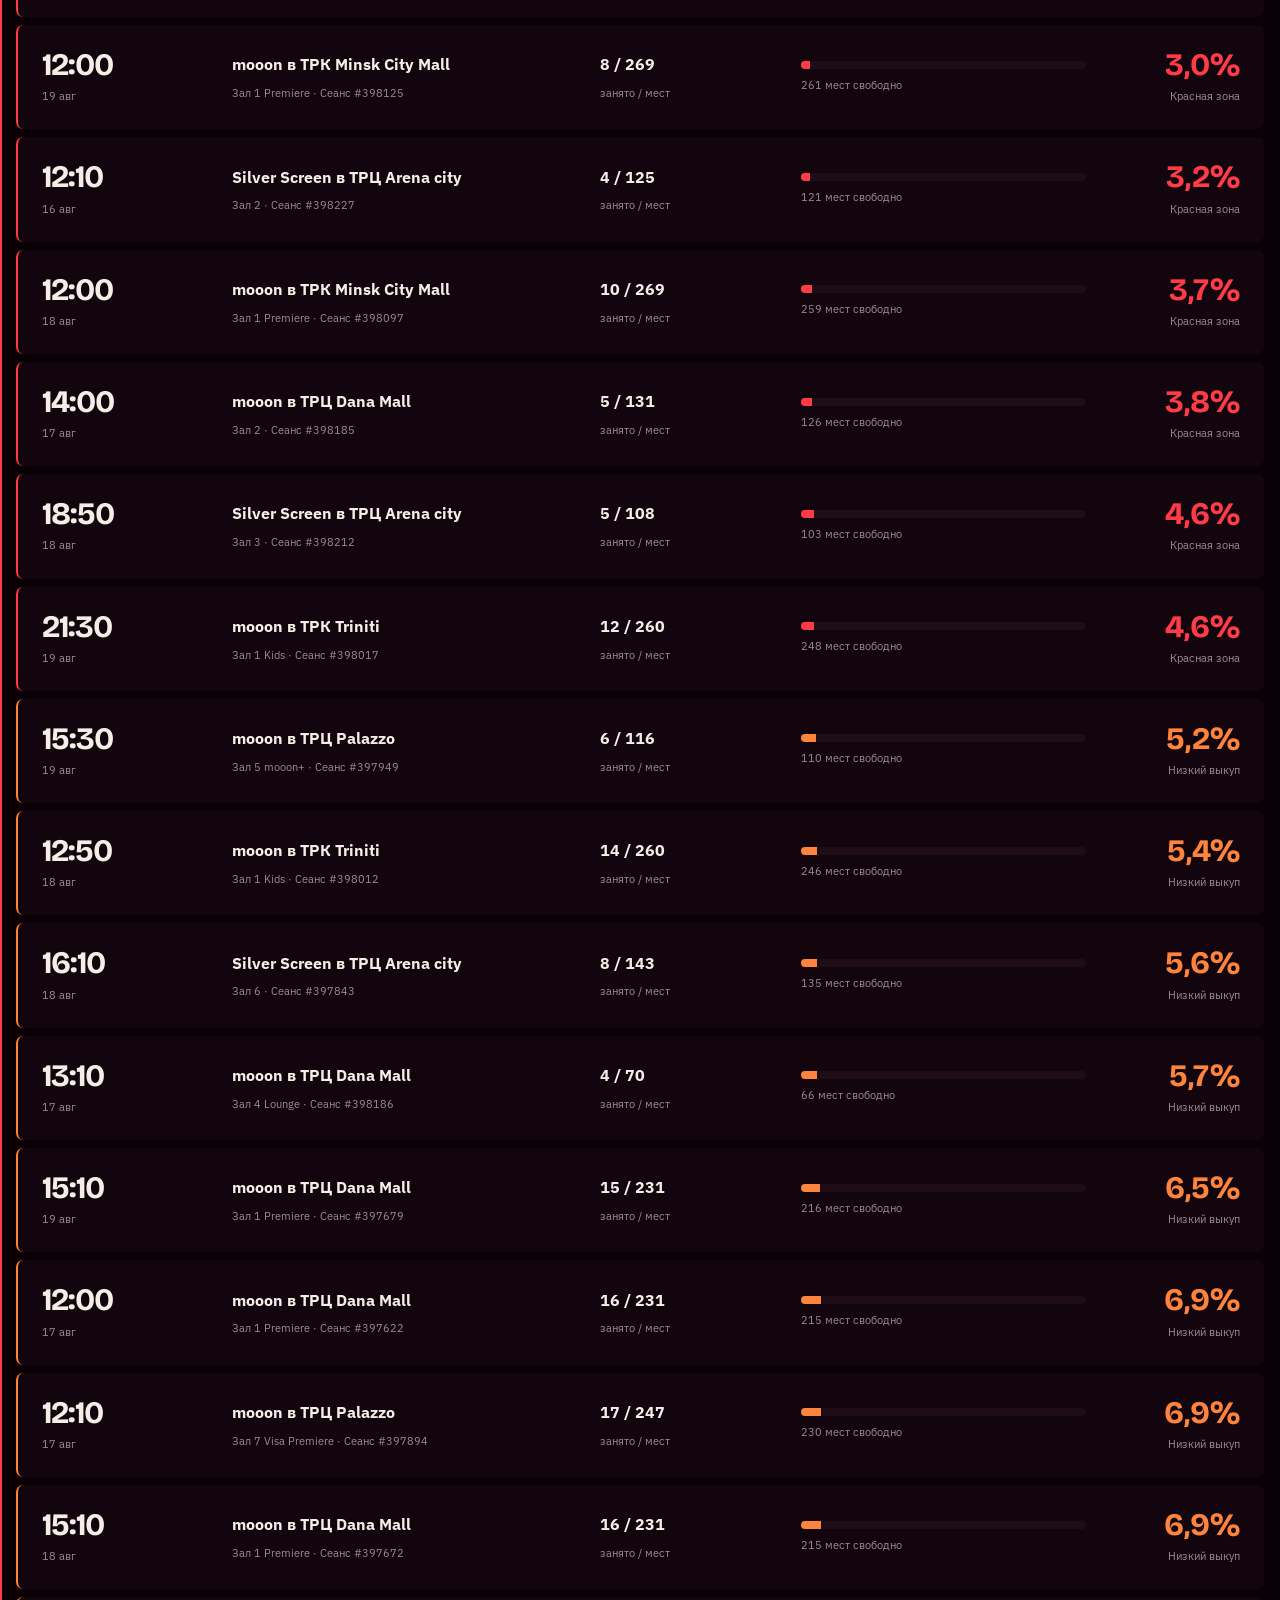
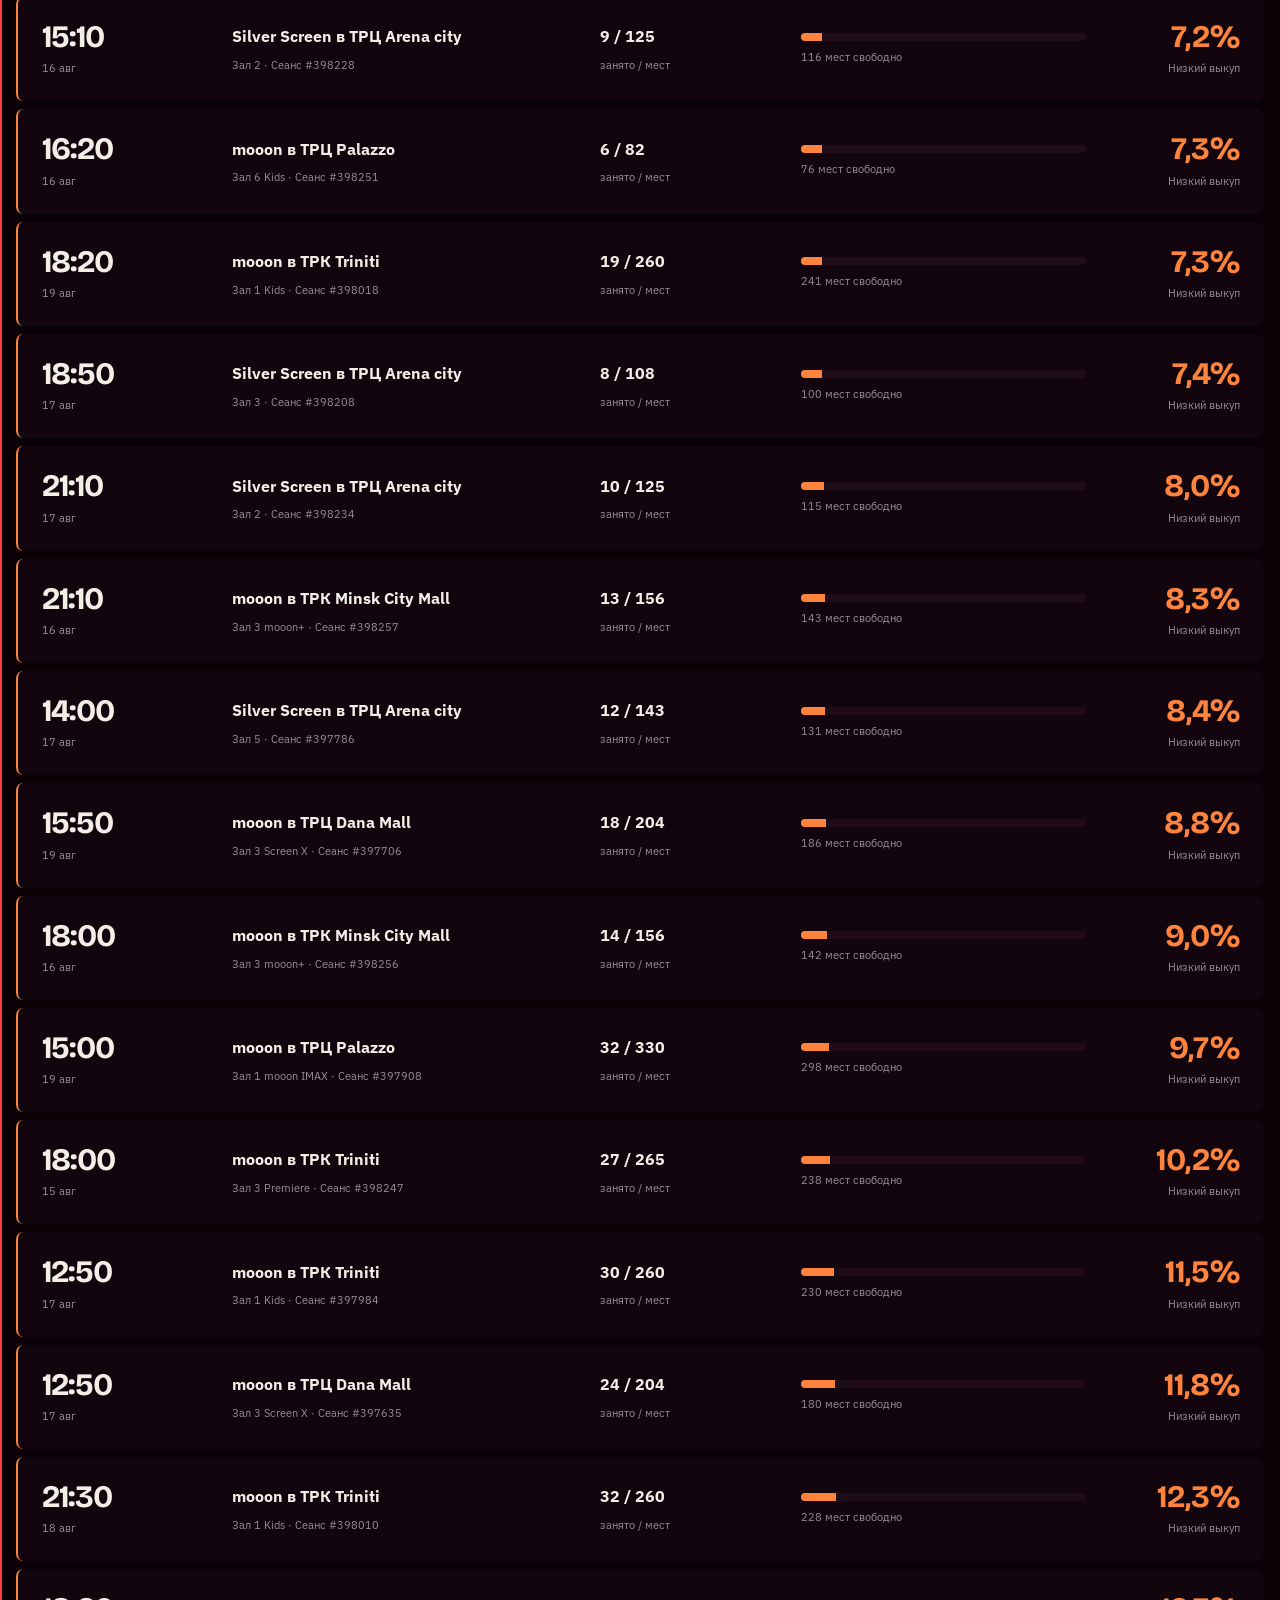
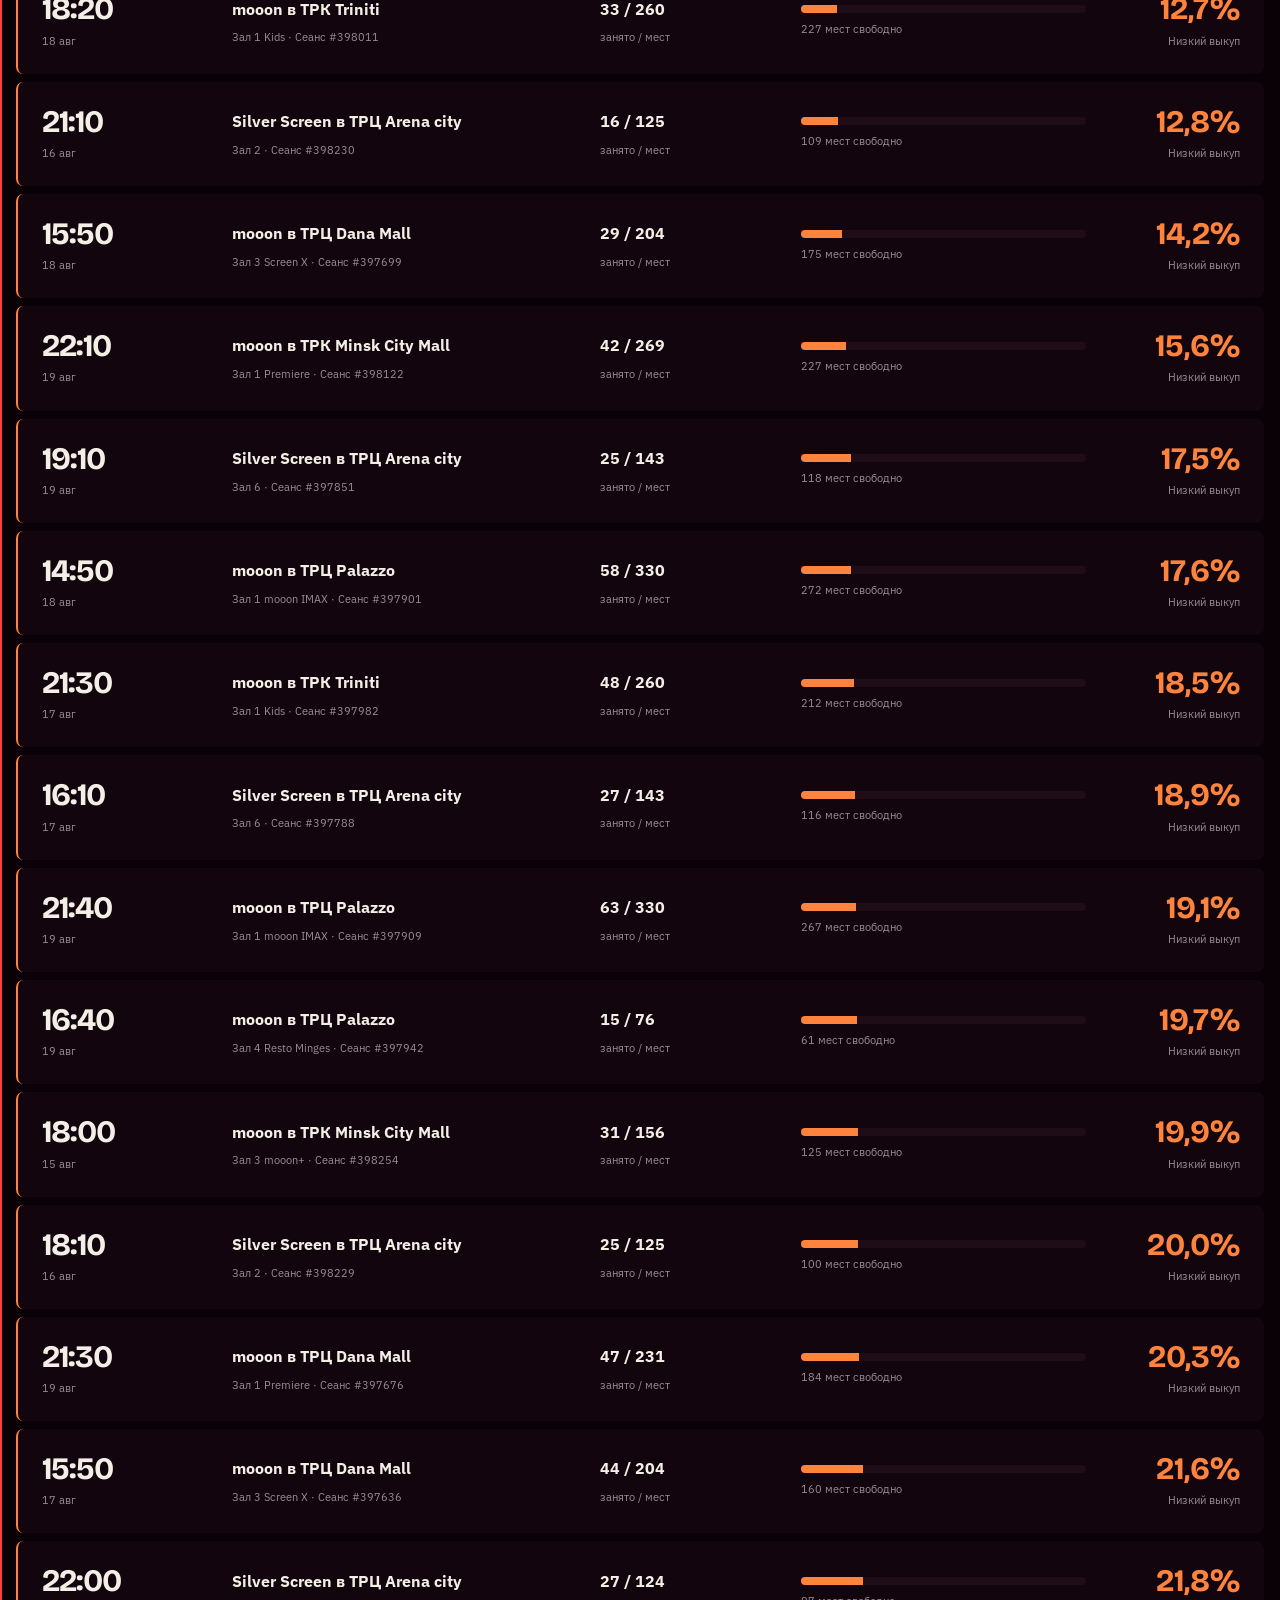
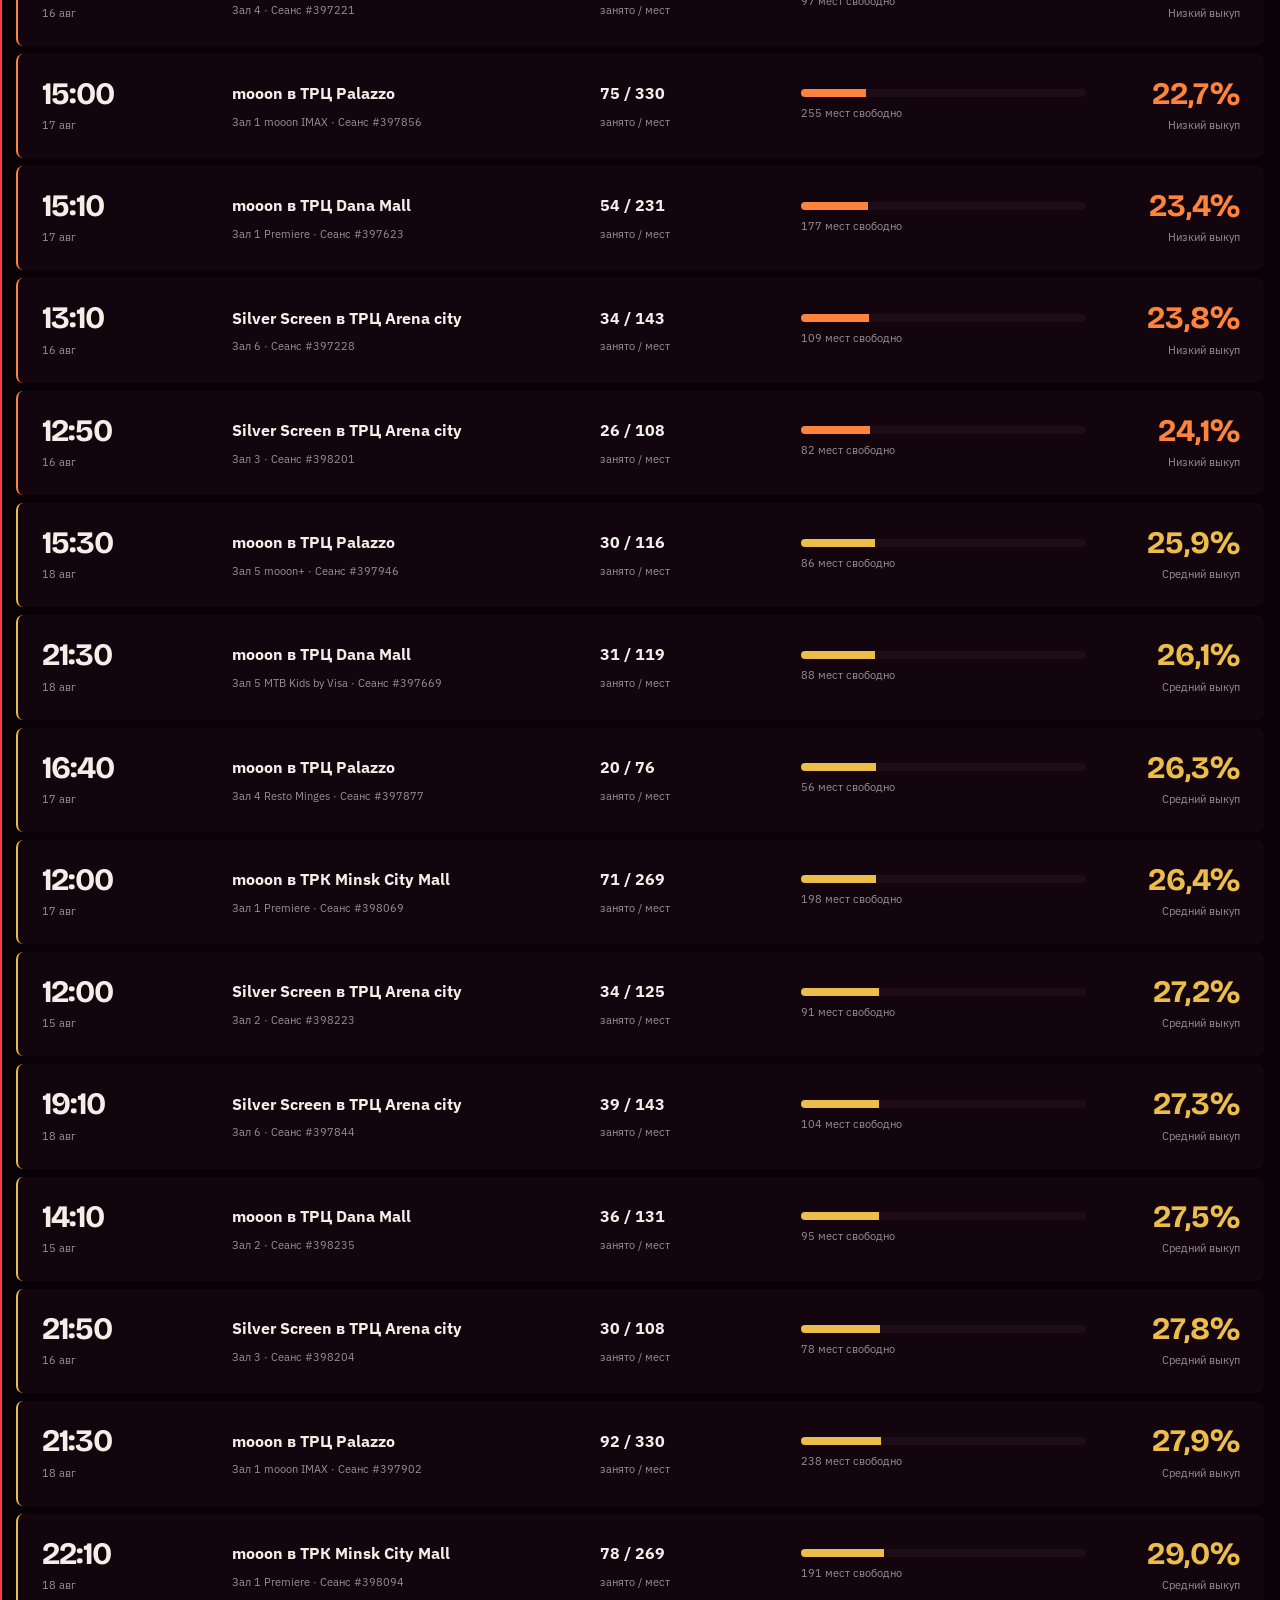
==== commit 01c9cac2: "Keep report filters visible while scrolling" ====
--- a/index.html
+++ b/index.html
@@ -57,9 +57,12 @@
             <span>Срез отчёта</span>
             <h2 id="filters-title">Фильтры</h2>
           </div>
-          <strong id="filter-result" aria-live="polite">—</strong>
+          <div class="filters__status">
+            <strong id="filter-result" aria-live="polite">—</strong>
+            <button class="filters__toggle" id="filter-toggle" type="button" aria-expanded="true" aria-controls="filters-grid">Свернуть</button>
+          </div>
         </div>
-        <div class="filters__grid">
+        <div class="filters__grid" id="filters-grid">
           <label class="filter-field filter-field--wide">
             <span>Кинотеатр</span>
             <select class="filter-control" id="filter-cinema">
--- a/styles.css
+++ b/styles.css
@@ -106,17 +106,30 @@
 .zone-strong { background: var(--color-strong); }
 
 .filters {
+  position: sticky;
+  top: 5.5rem;
+  z-index: var(--z-sticky);
   margin-bottom: var(--space-xl);
   padding: var(--space-lg);
   background: linear-gradient(110deg, var(--color-paper-2), var(--color-paper-deep));
   border: var(--rule-thin) solid var(--color-rule);
   border-left: var(--rule-strong) solid var(--color-accent);
   border-radius: var(--radius-sm);
+  box-shadow: 0 1rem 2.5rem var(--color-paper-deep);
+  max-height: calc(100vh - 6.5rem);
+  overflow-y: auto;
+  scrollbar-width: thin;
 }
 .filters__heading { display: flex; align-items: end; justify-content: space-between; gap: var(--space-md); margin-bottom: var(--space-md); }
 .filters__heading span, .filter-field > span { color: var(--color-muted); font-size: var(--text-xs); letter-spacing: 0.06em; text-transform: uppercase; }
 .filters__heading h2 { margin: var(--space-3xs) 0 0; font: 700 var(--text-xl)/1 var(--font-display); letter-spacing: -0.04em; }
 .filters__heading strong { color: var(--color-accent-bright); font-size: var(--text-sm); }
+.filters__status { display: flex; align-items: center; gap: var(--space-sm); }
+.filters__toggle { min-height: 2.25rem; padding: 0 var(--space-sm); background: var(--color-paper-3); color: var(--color-ink-soft); border: var(--rule-thin) solid var(--color-rule); border-radius: var(--radius-sm); font: 600 var(--text-xs)/1 var(--font-body); cursor: pointer; }
+.filters__toggle:hover { color: var(--color-ink); border-color: var(--color-accent); }
+.filters.is-collapsed { padding-block: var(--space-sm); }
+.filters.is-collapsed .filters__heading { align-items: center; margin-bottom: 0; }
+.filters.is-collapsed .filters__grid { display: none; }
 .filters__grid { display: grid; grid-template-columns: repeat(12, minmax(0, 1fr)); gap: var(--space-xs); }
 .filter-field { grid-column: span 2; display: grid; gap: var(--space-2xs); min-width: 0; }
 .filter-field--wide { grid-column: span 3; }
@@ -151,9 +164,8 @@
 .filters__reset:active { transform: translateY(1px); }
 
 .mode-nav {
-  position: sticky;
-  top: 5.5rem;
-  z-index: var(--z-sticky);
+  position: relative;
+  z-index: var(--z-base);
   display: grid;
   grid-template-columns: repeat(2, minmax(0, 1fr));
   width: min(32rem, 100%);
@@ -238,8 +250,12 @@
 
 @media (max-width: 40rem) {
   .nav-edge { min-height: 4.25rem; padding-inline: var(--space-sm); }
-  .filters { padding: var(--space-md); }
-  .filters__heading { align-items: start; }
+  .filters { top: 4.75rem; padding: var(--space-md); max-height: calc(100vh - 5.5rem); }
+  .filters__heading { align-items: center; }
+  .filters__heading > div:first-child span { display: none; }
+  .filters__heading h2 { margin-top: 0; font-size: var(--text-md); }
+  .filters__status { gap: var(--space-2xs); }
+  .filters__heading strong { max-width: 8rem; text-align: right; }
   .filters__grid { grid-template-columns: repeat(2, minmax(0, 1fr)); }
   .filter-field, .filter-field--wide, .filter-field--search { grid-column: span 2; }
   .filters__reset { grid-column: span 2; }
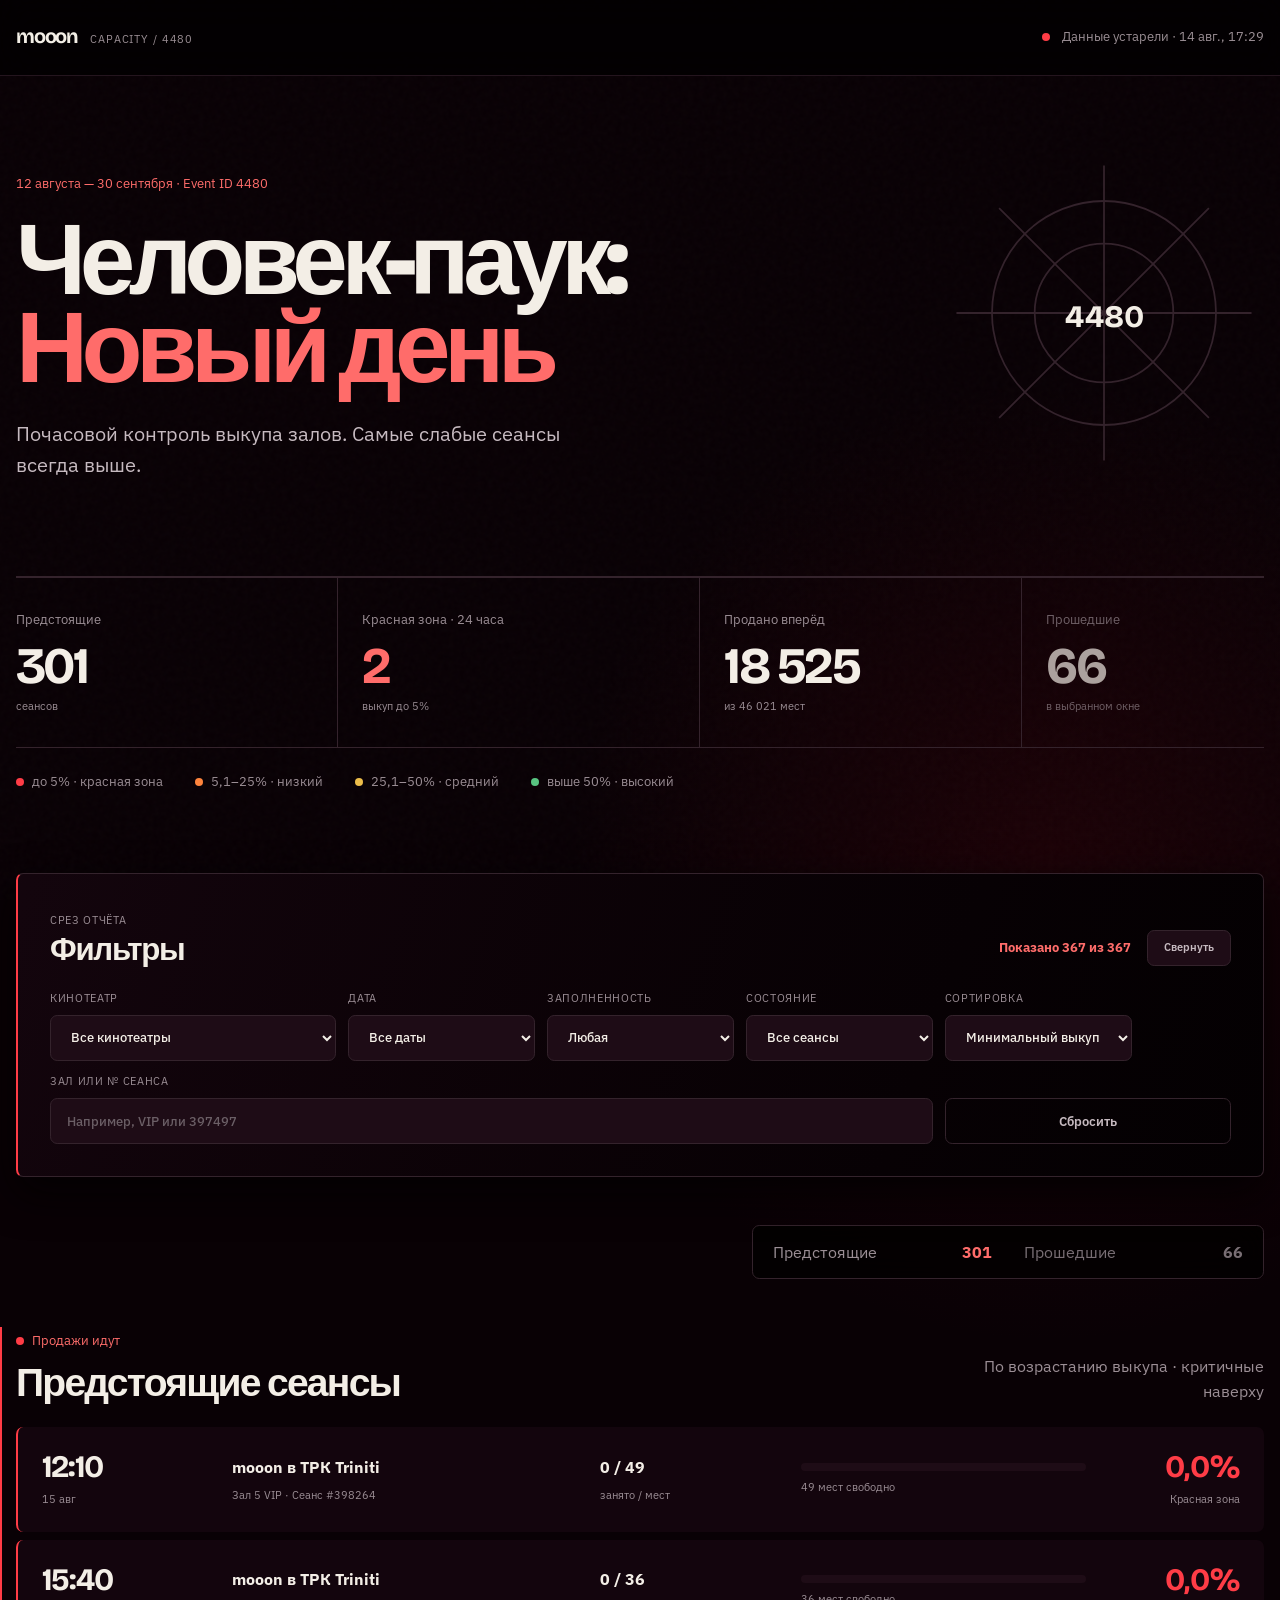
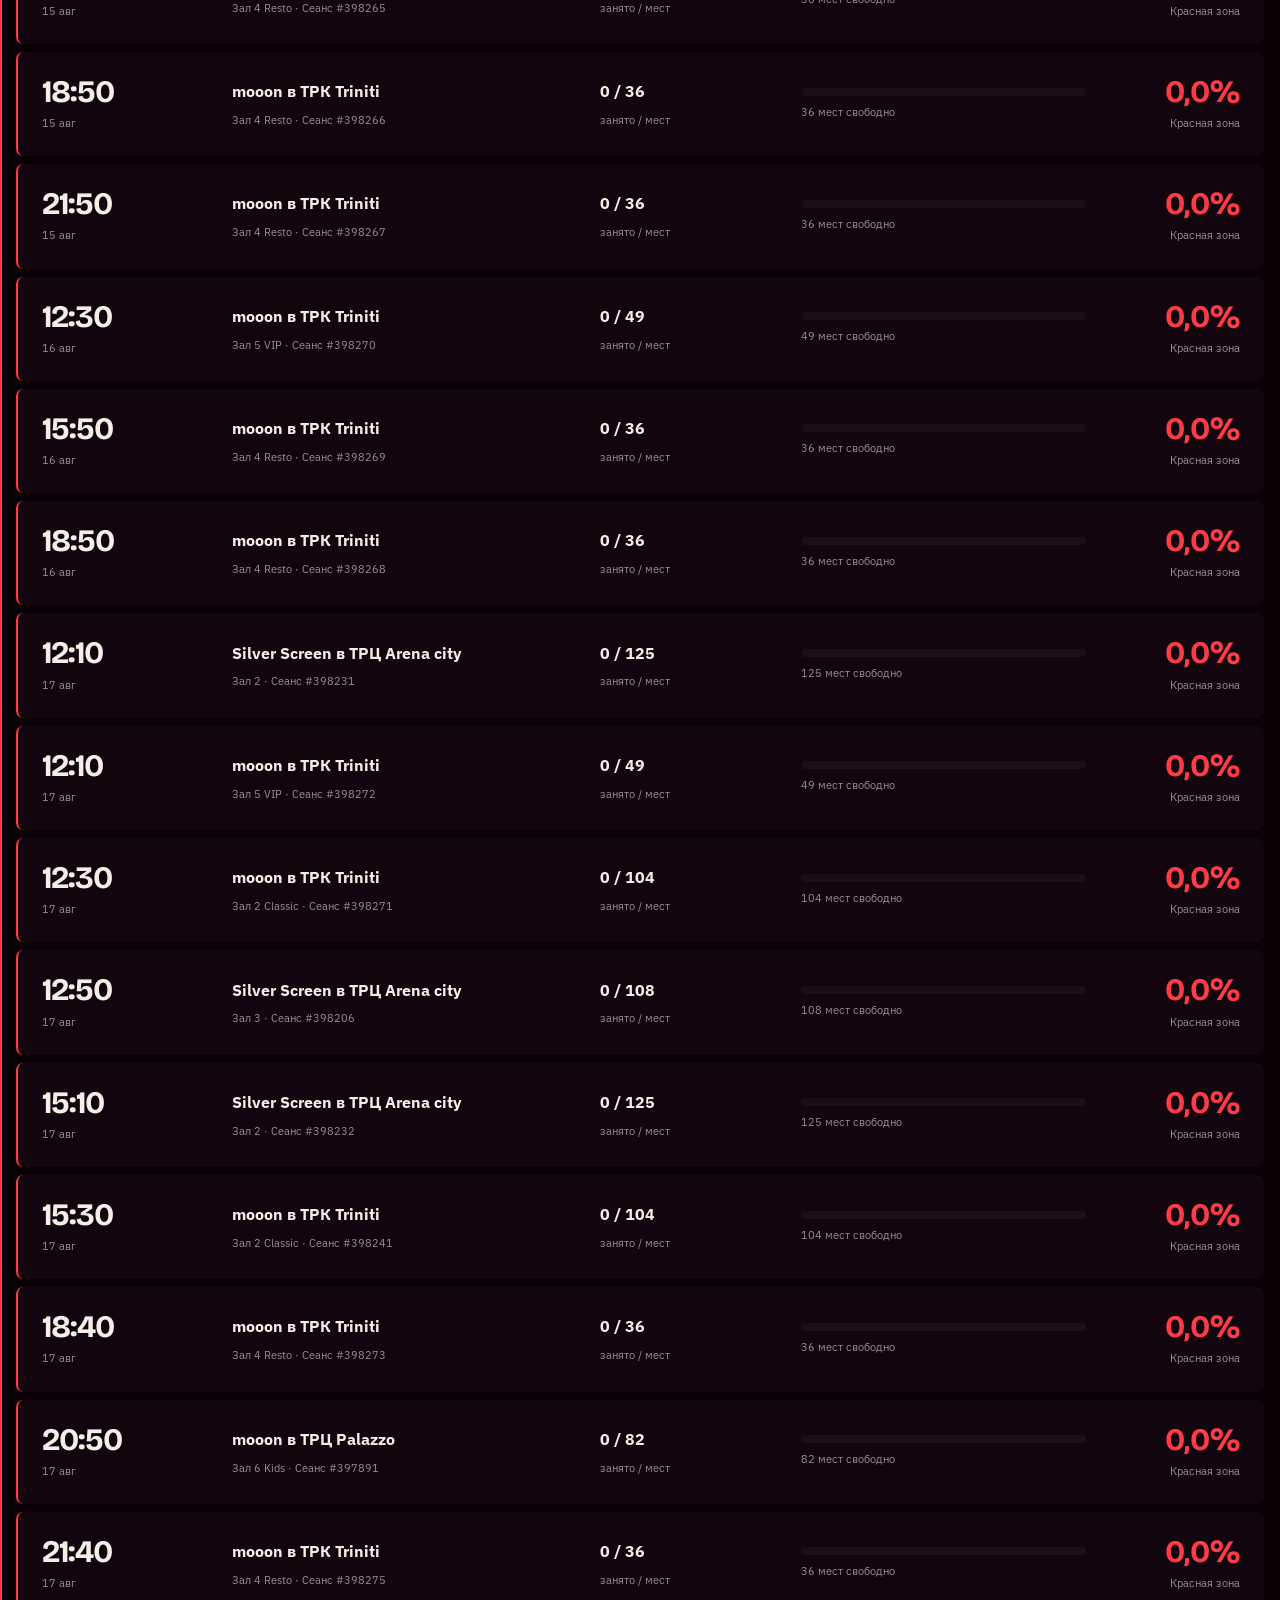
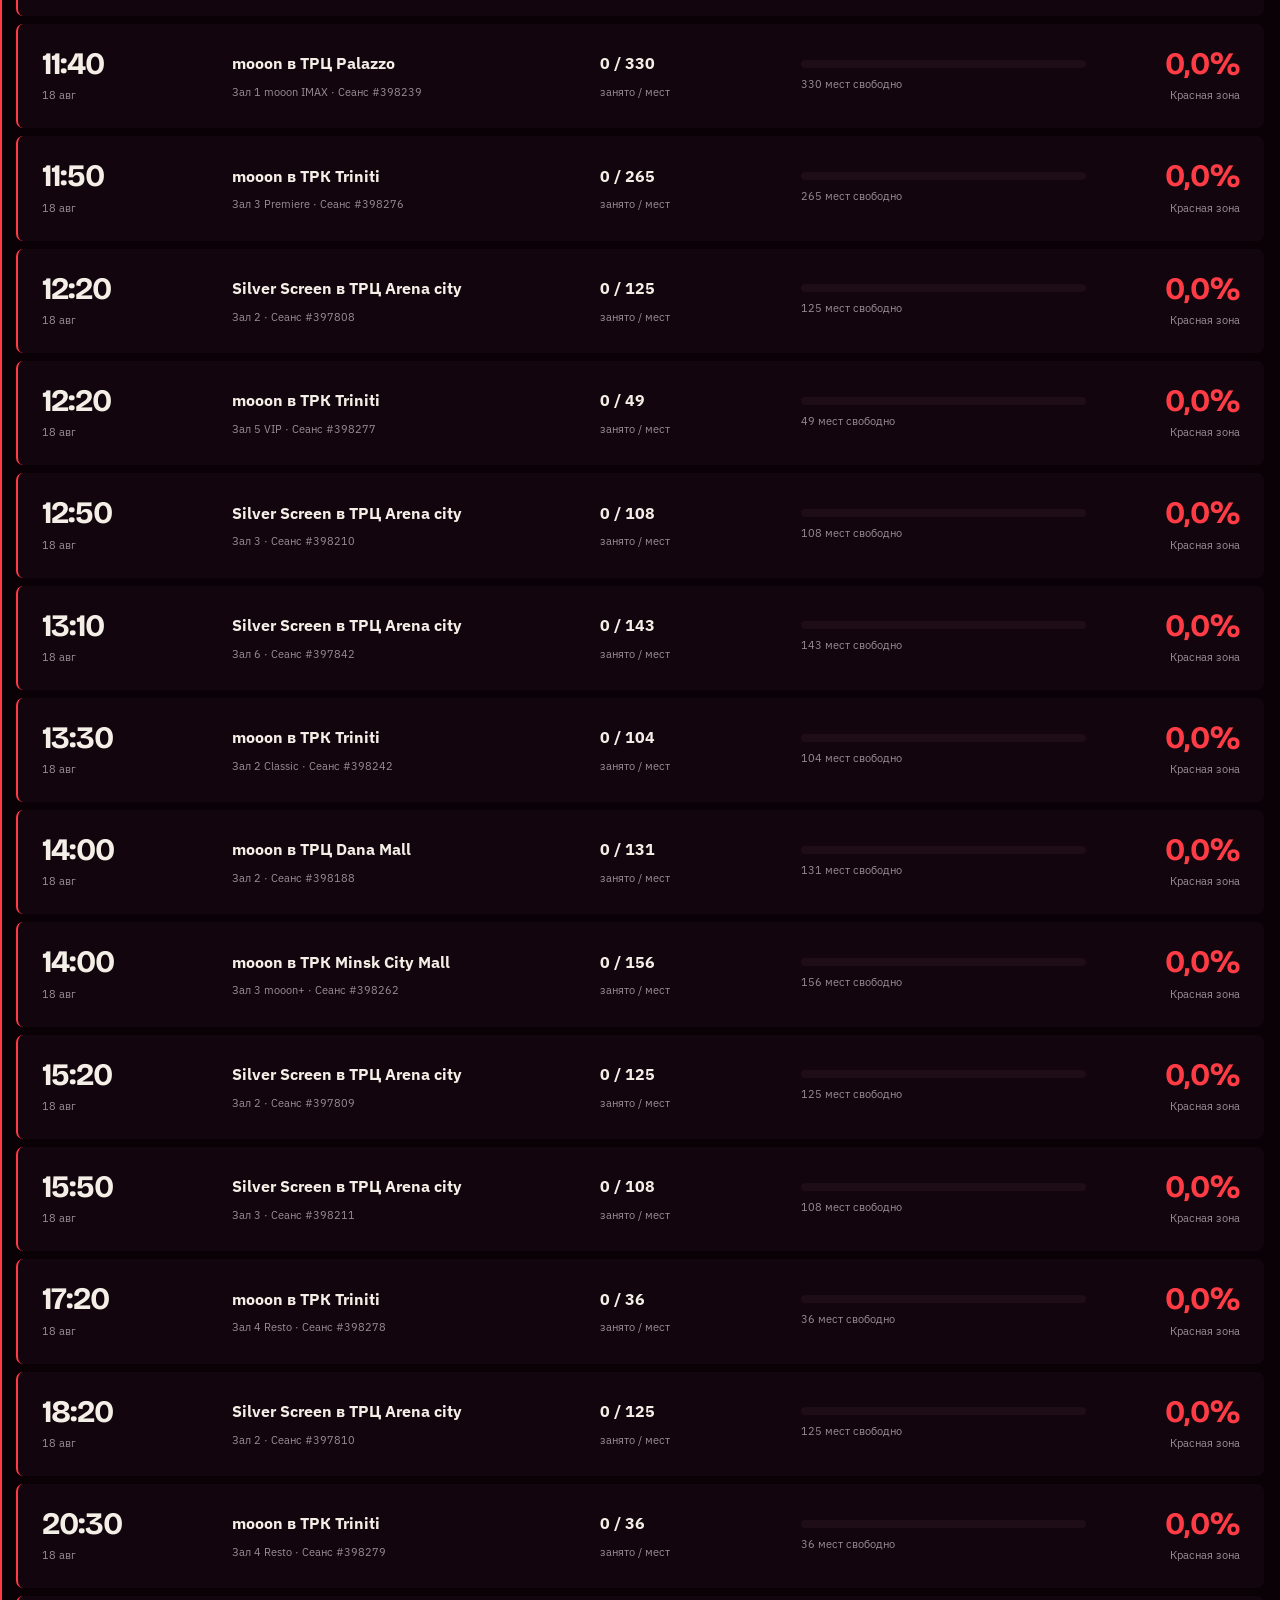
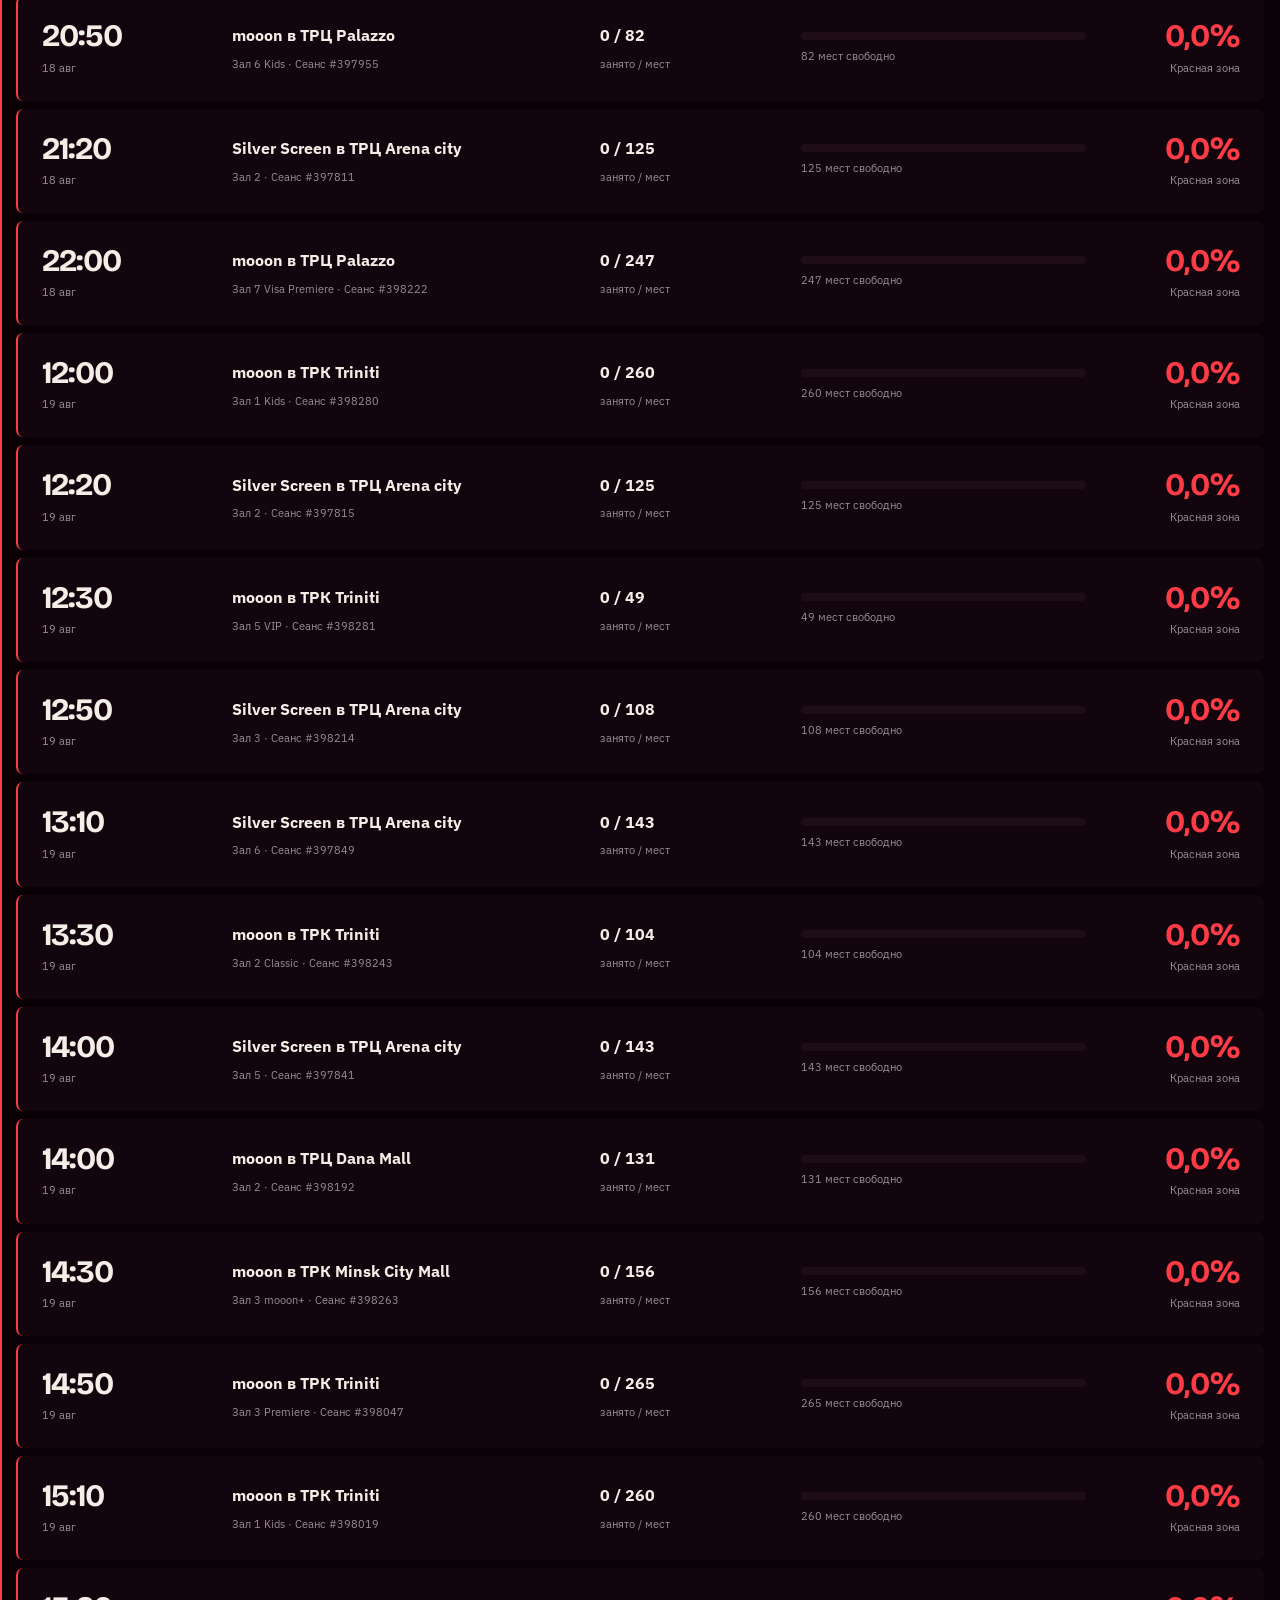
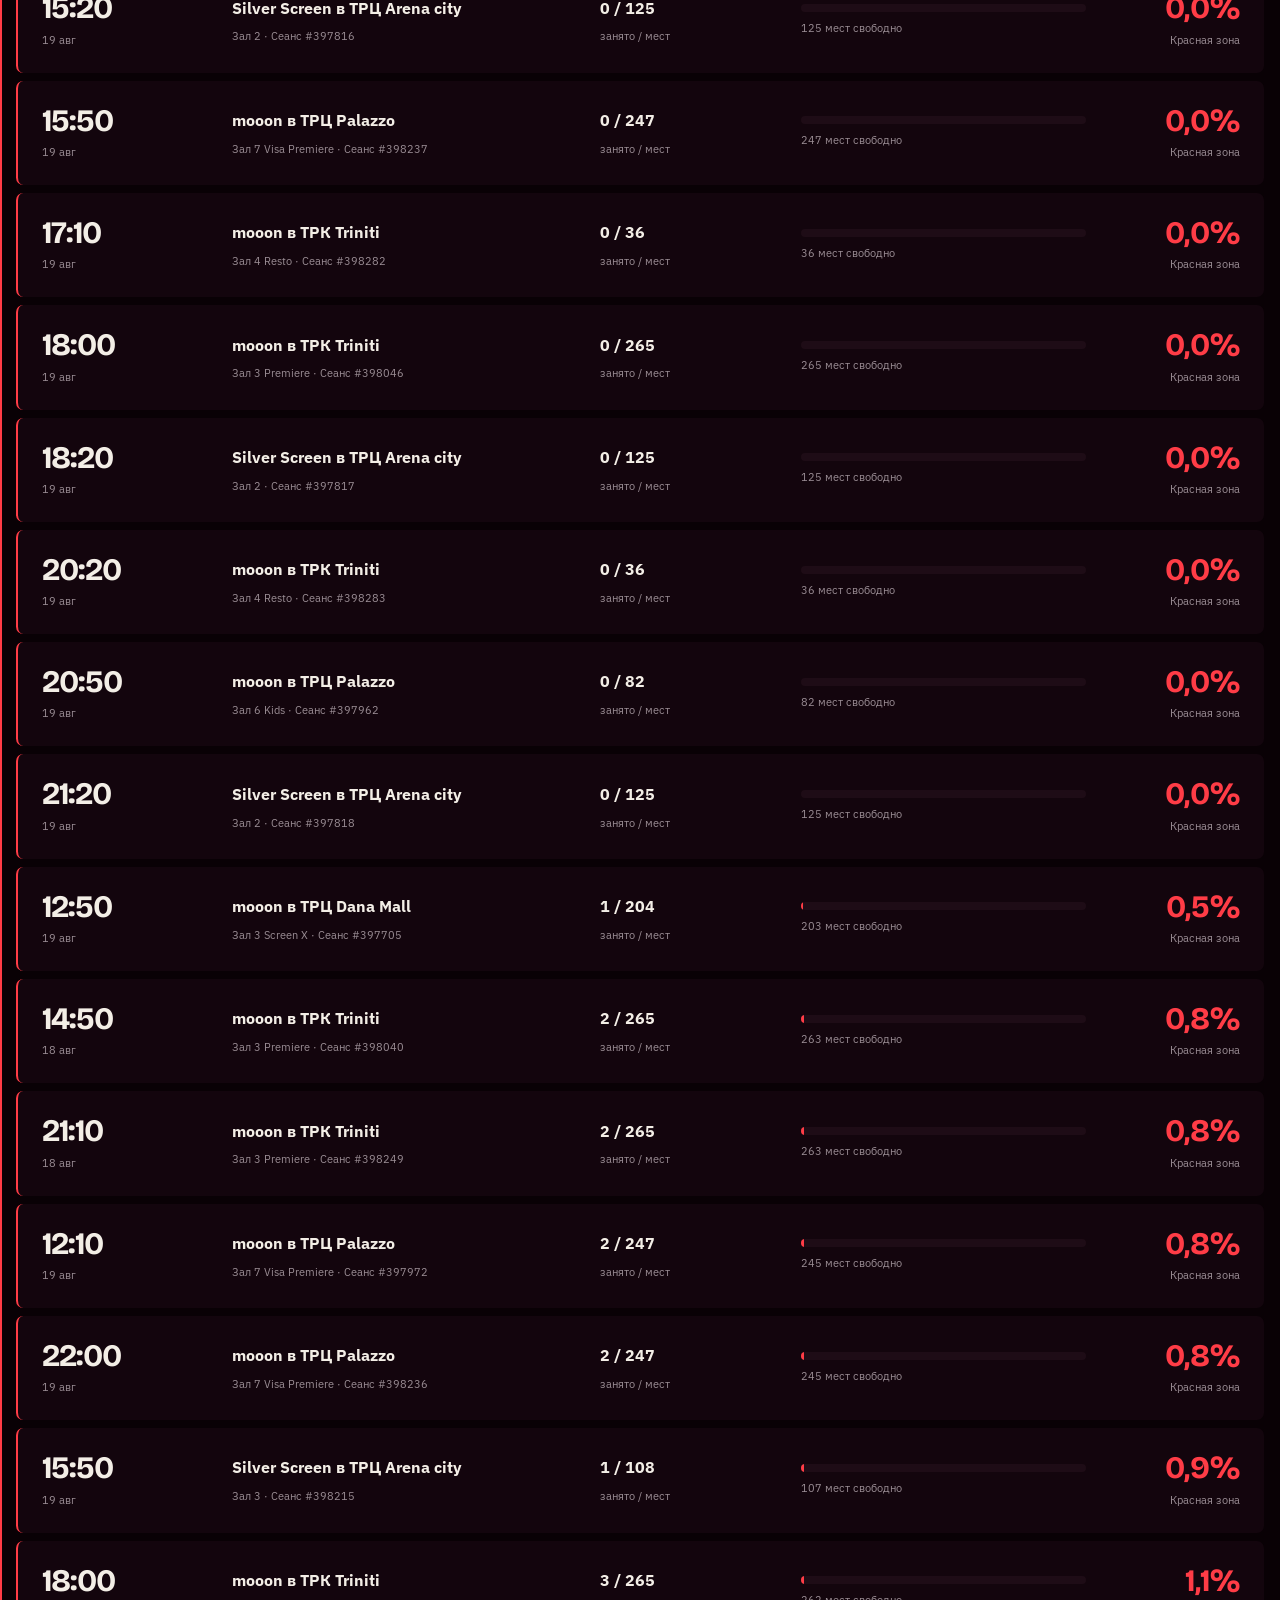
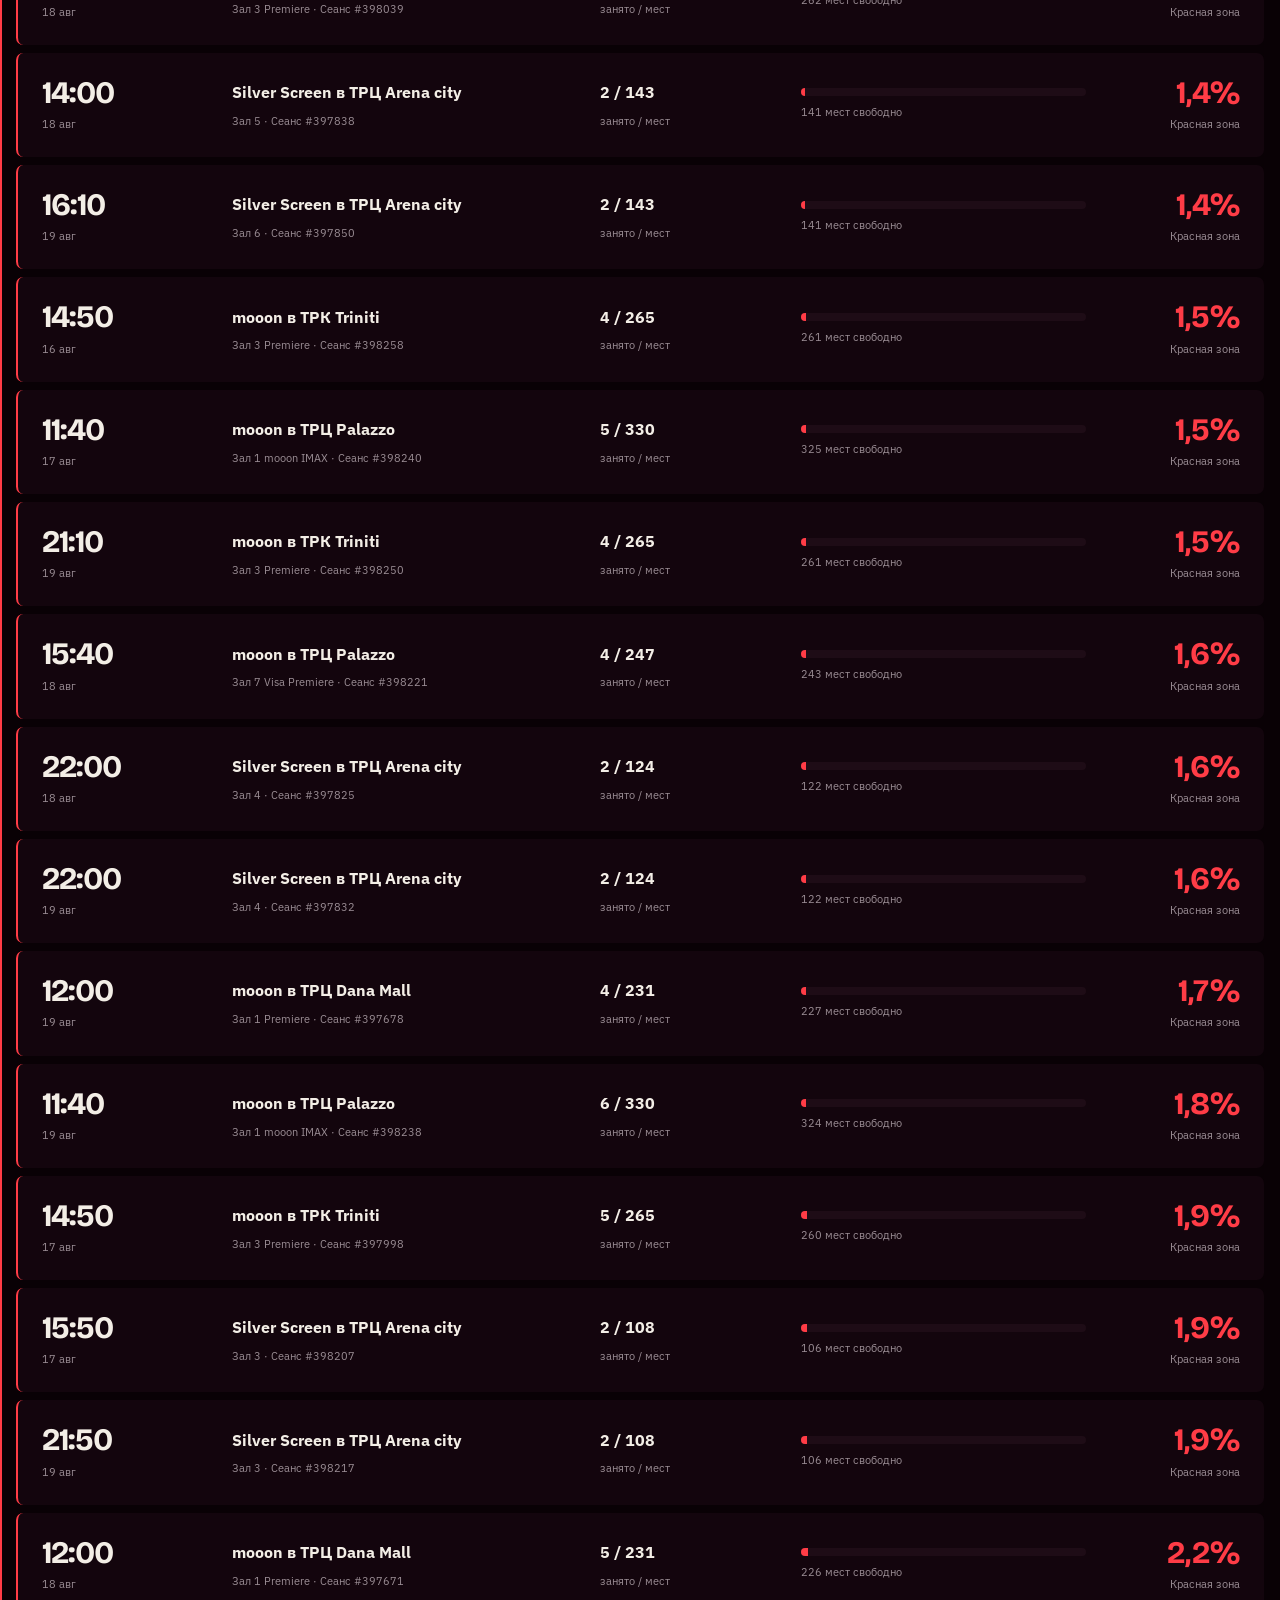
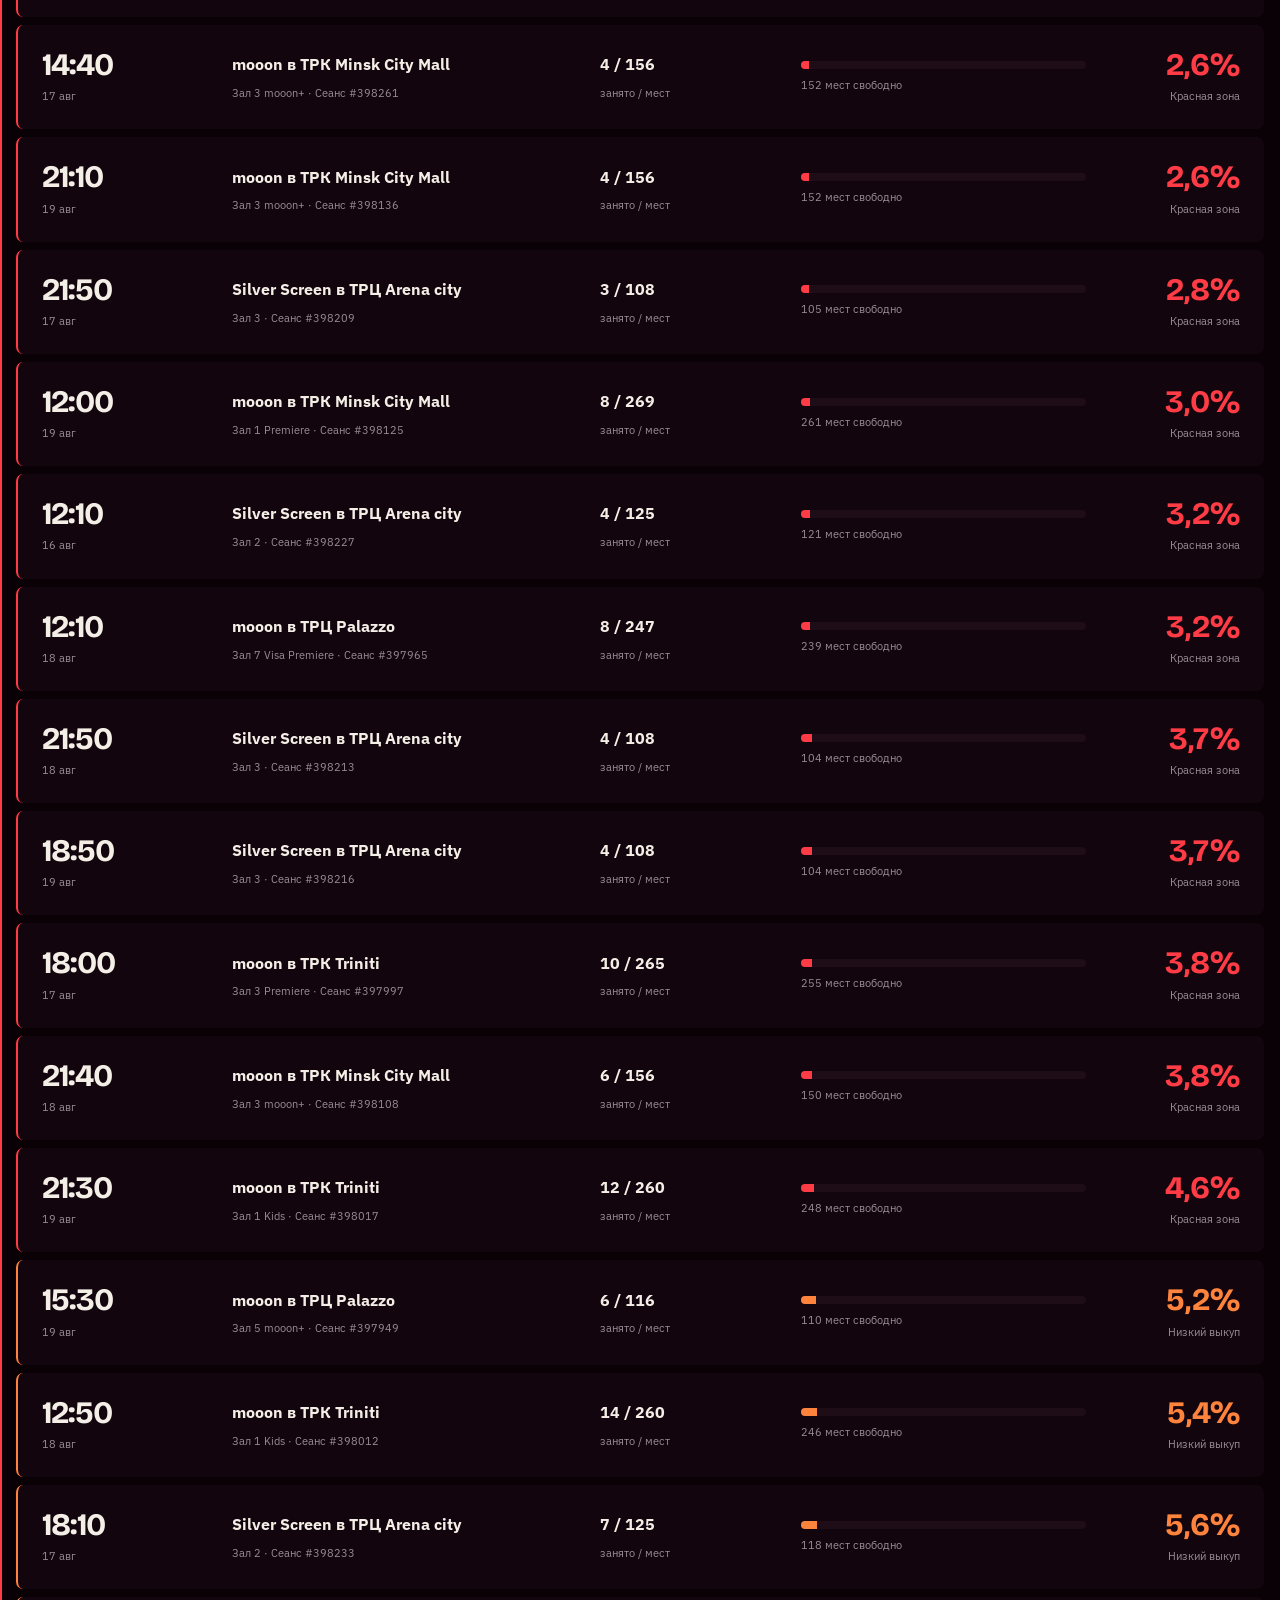
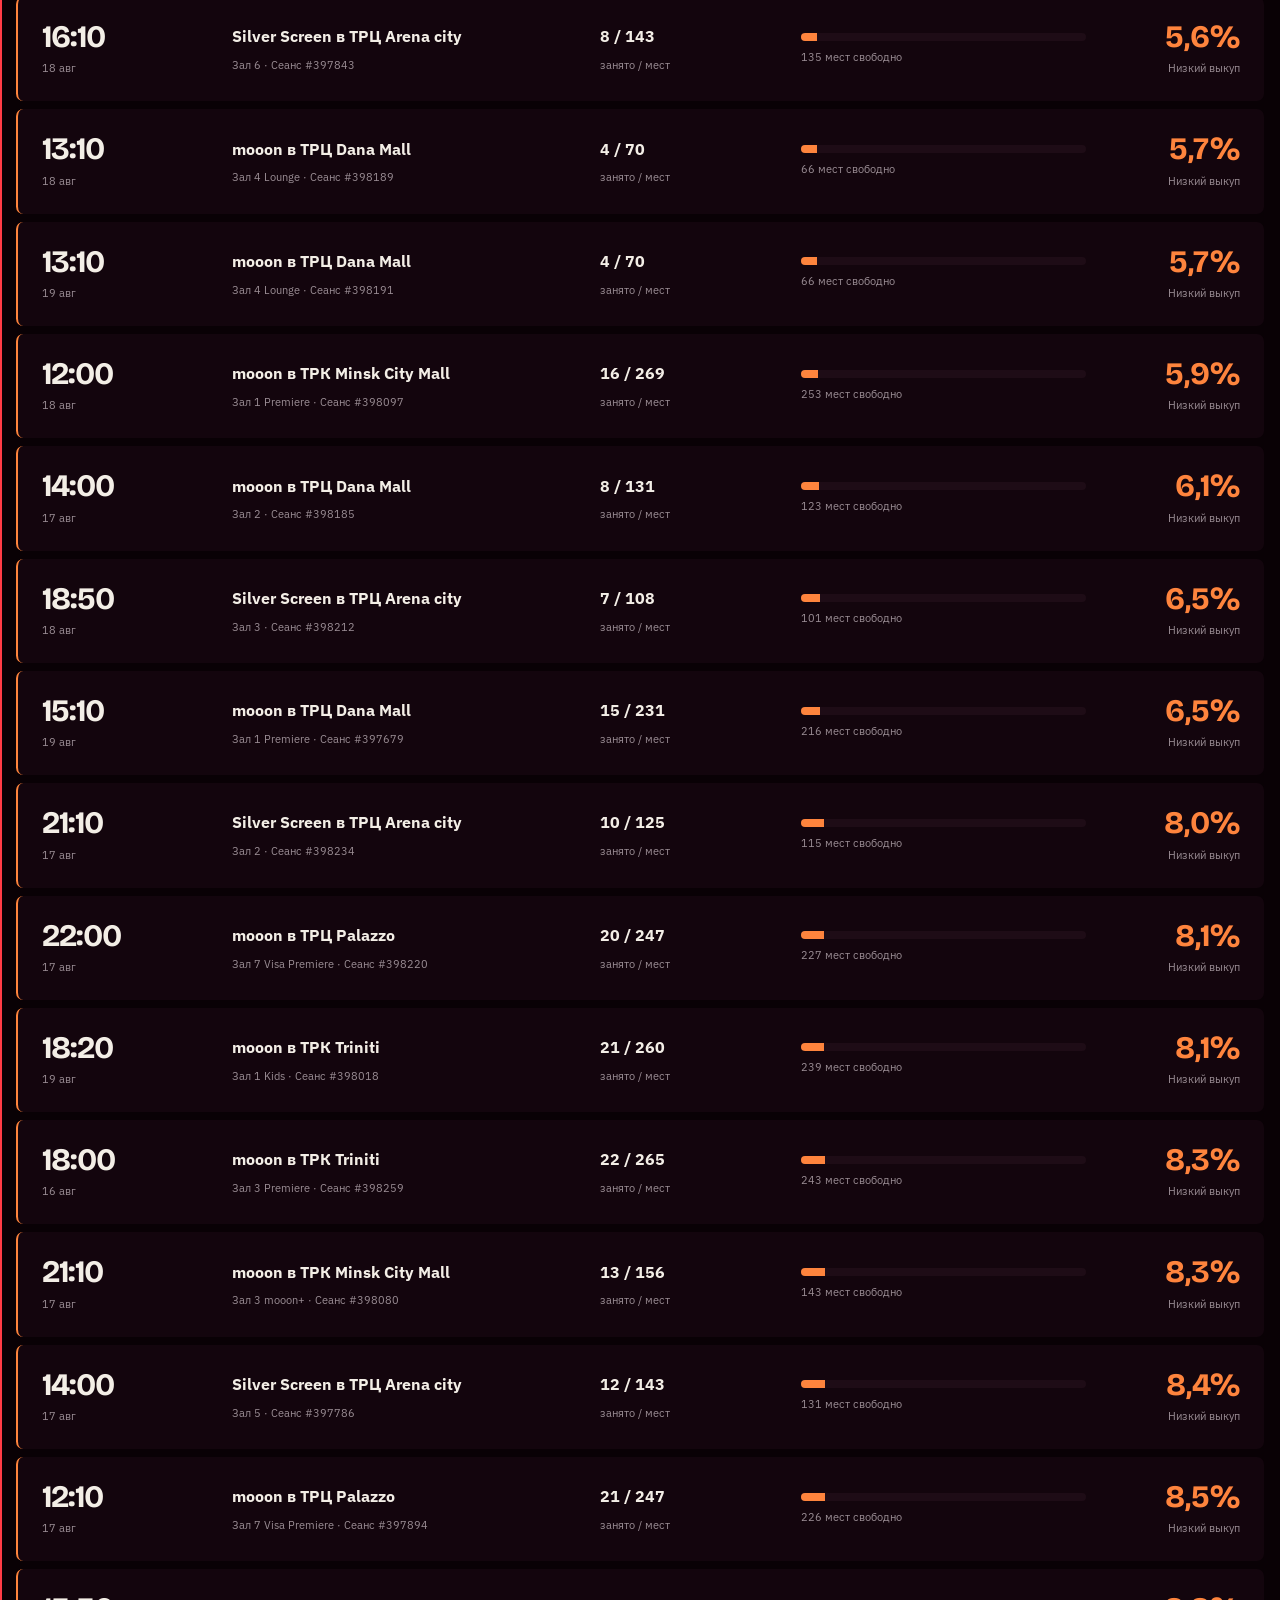
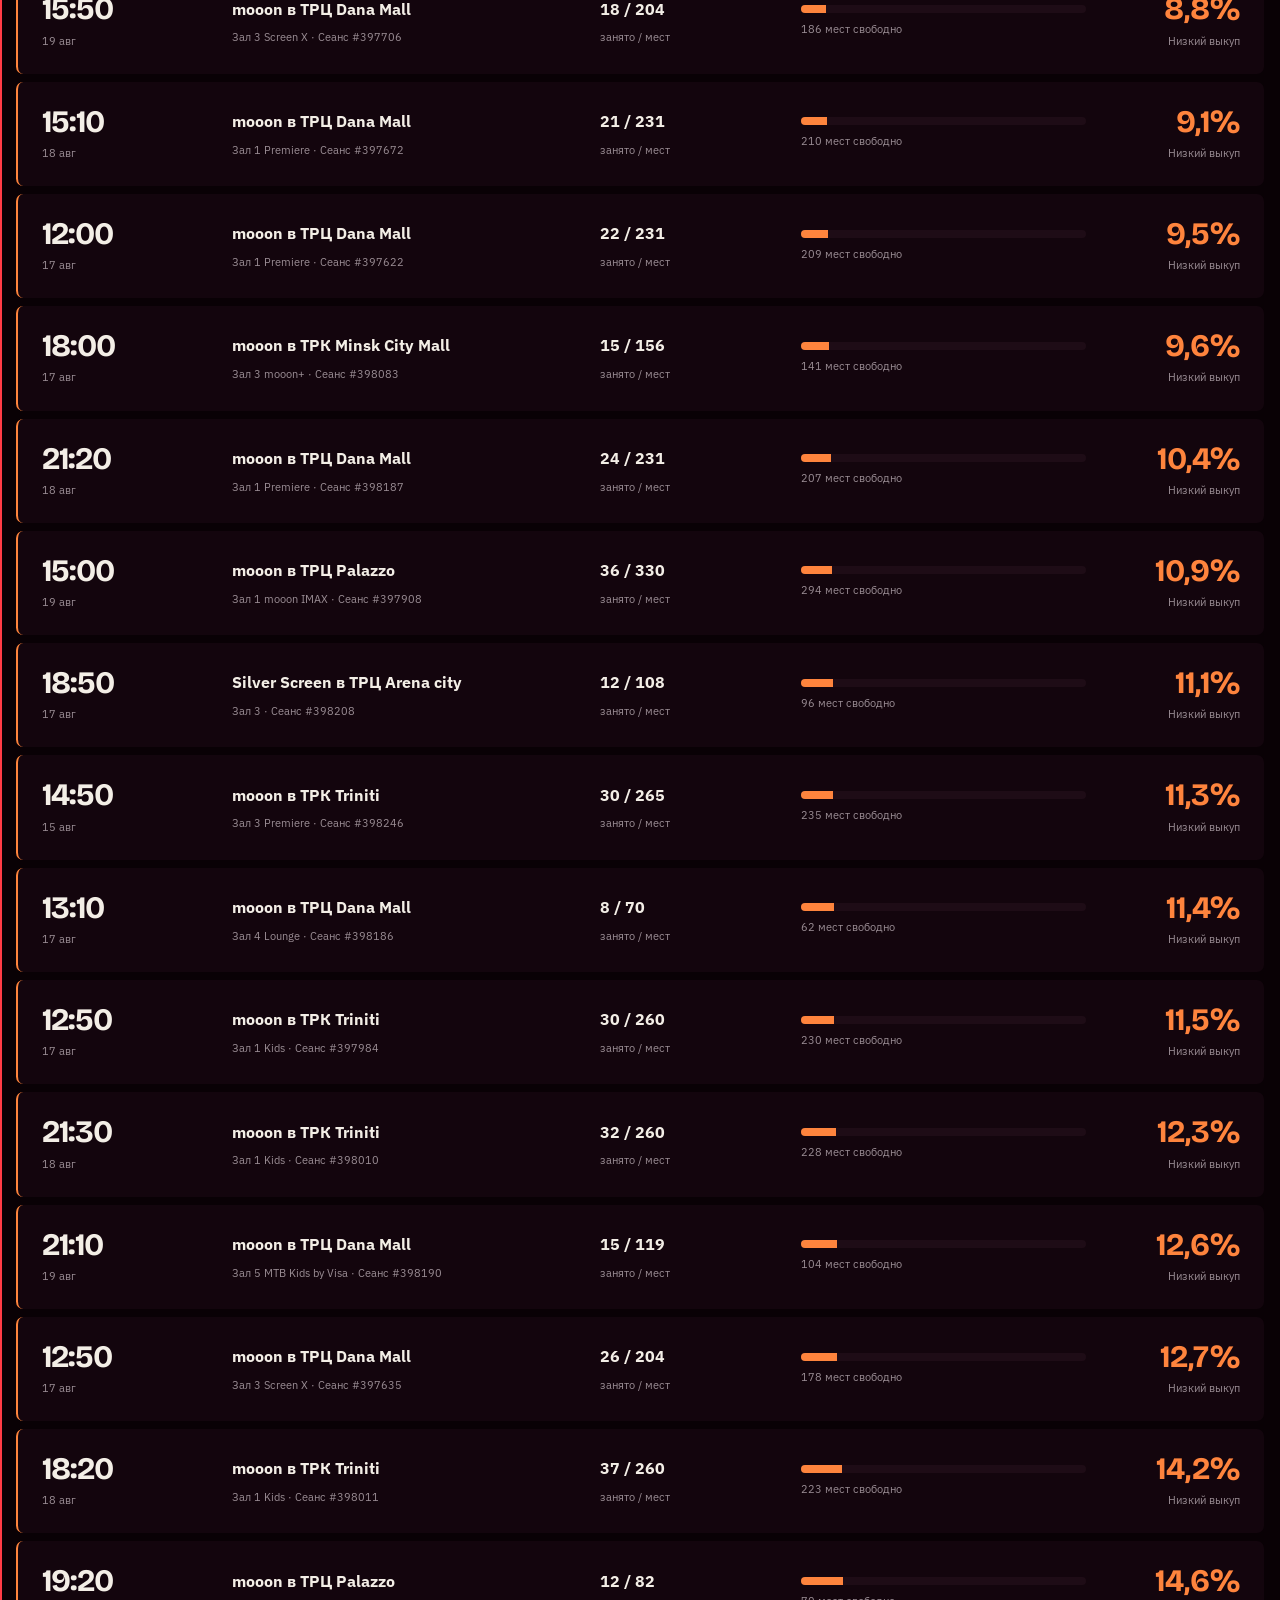
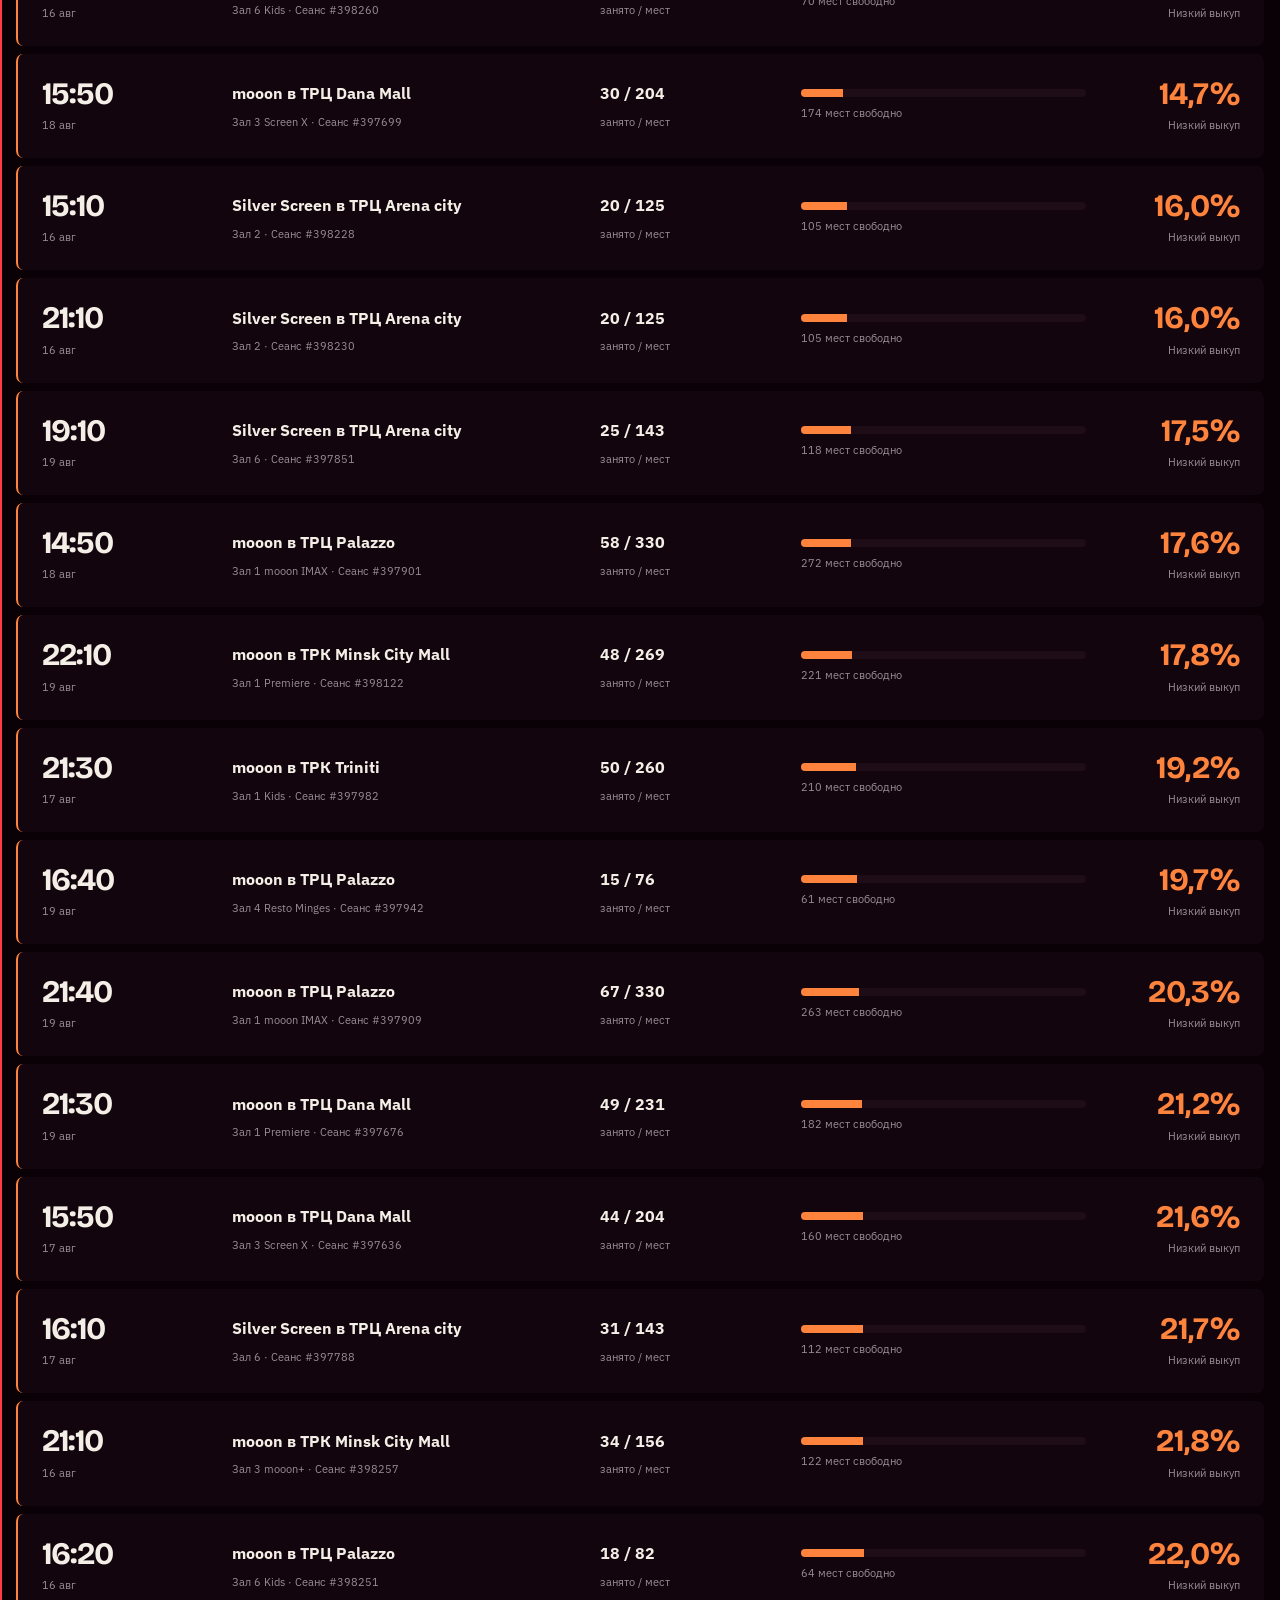
==== commit 5ea82fc4: "Show 24h red-zone session count" ====
--- a/index.html
+++ b/index.html
@@ -39,7 +39,7 @@
 
       <section class="summary reveal" style="--i: 1" aria-label="Сводка">
         <article><span>Предстоящие</span><strong id="upcoming-count">—</strong><small>сеансов</small></article>
-        <article class="summary__alert"><span>Минимальный выкуп</span><strong id="weakest-percent">—</strong><small>среди предстоящих</small></article>
+        <article class="summary__alert"><span>Красная зона · 24 часа</span><strong id="red-zone-count">—</strong><small>выкуп до 5%</small></article>
         <article><span>Продано вперёд</span><strong id="upcoming-sold">—</strong><small id="upcoming-capacity">билетов</small></article>
         <article class="summary__past"><span>Прошедшие</span><strong id="past-count">—</strong><small>в выбранном окне</small></article>
       </section>
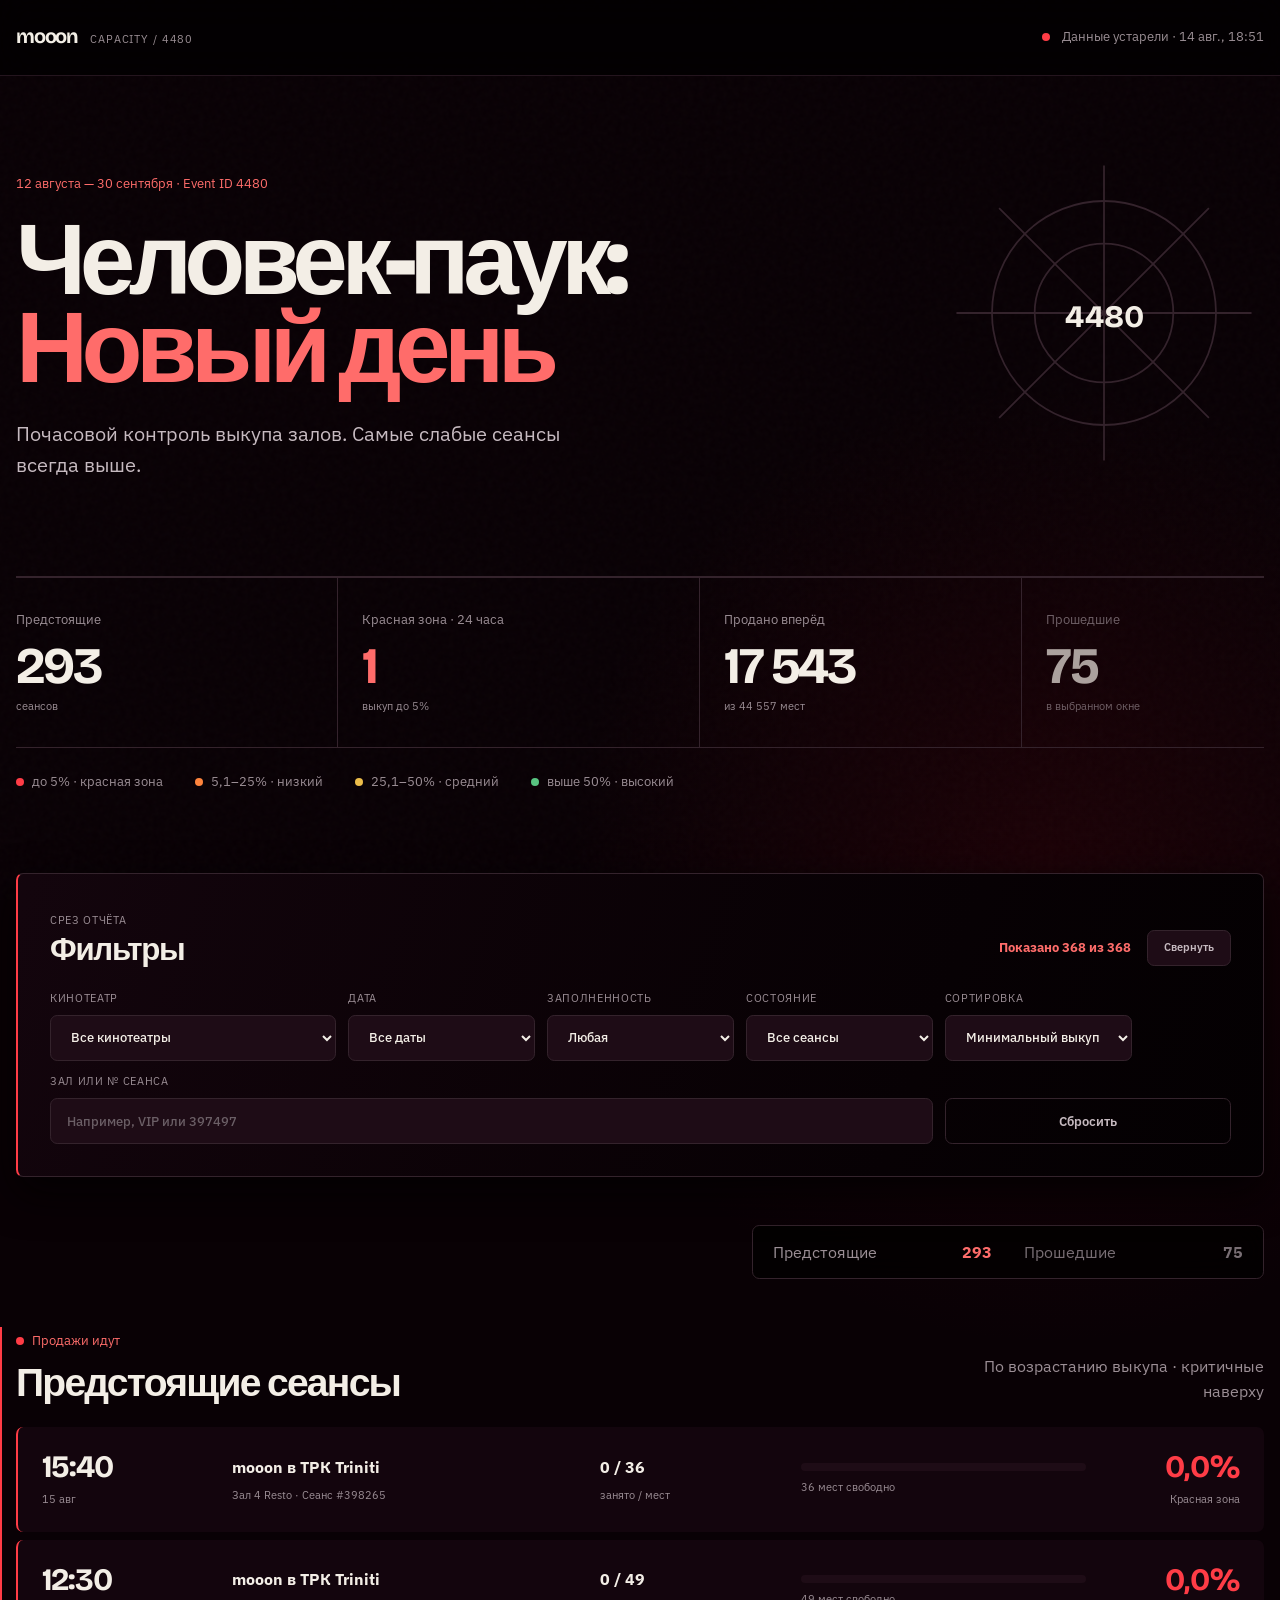
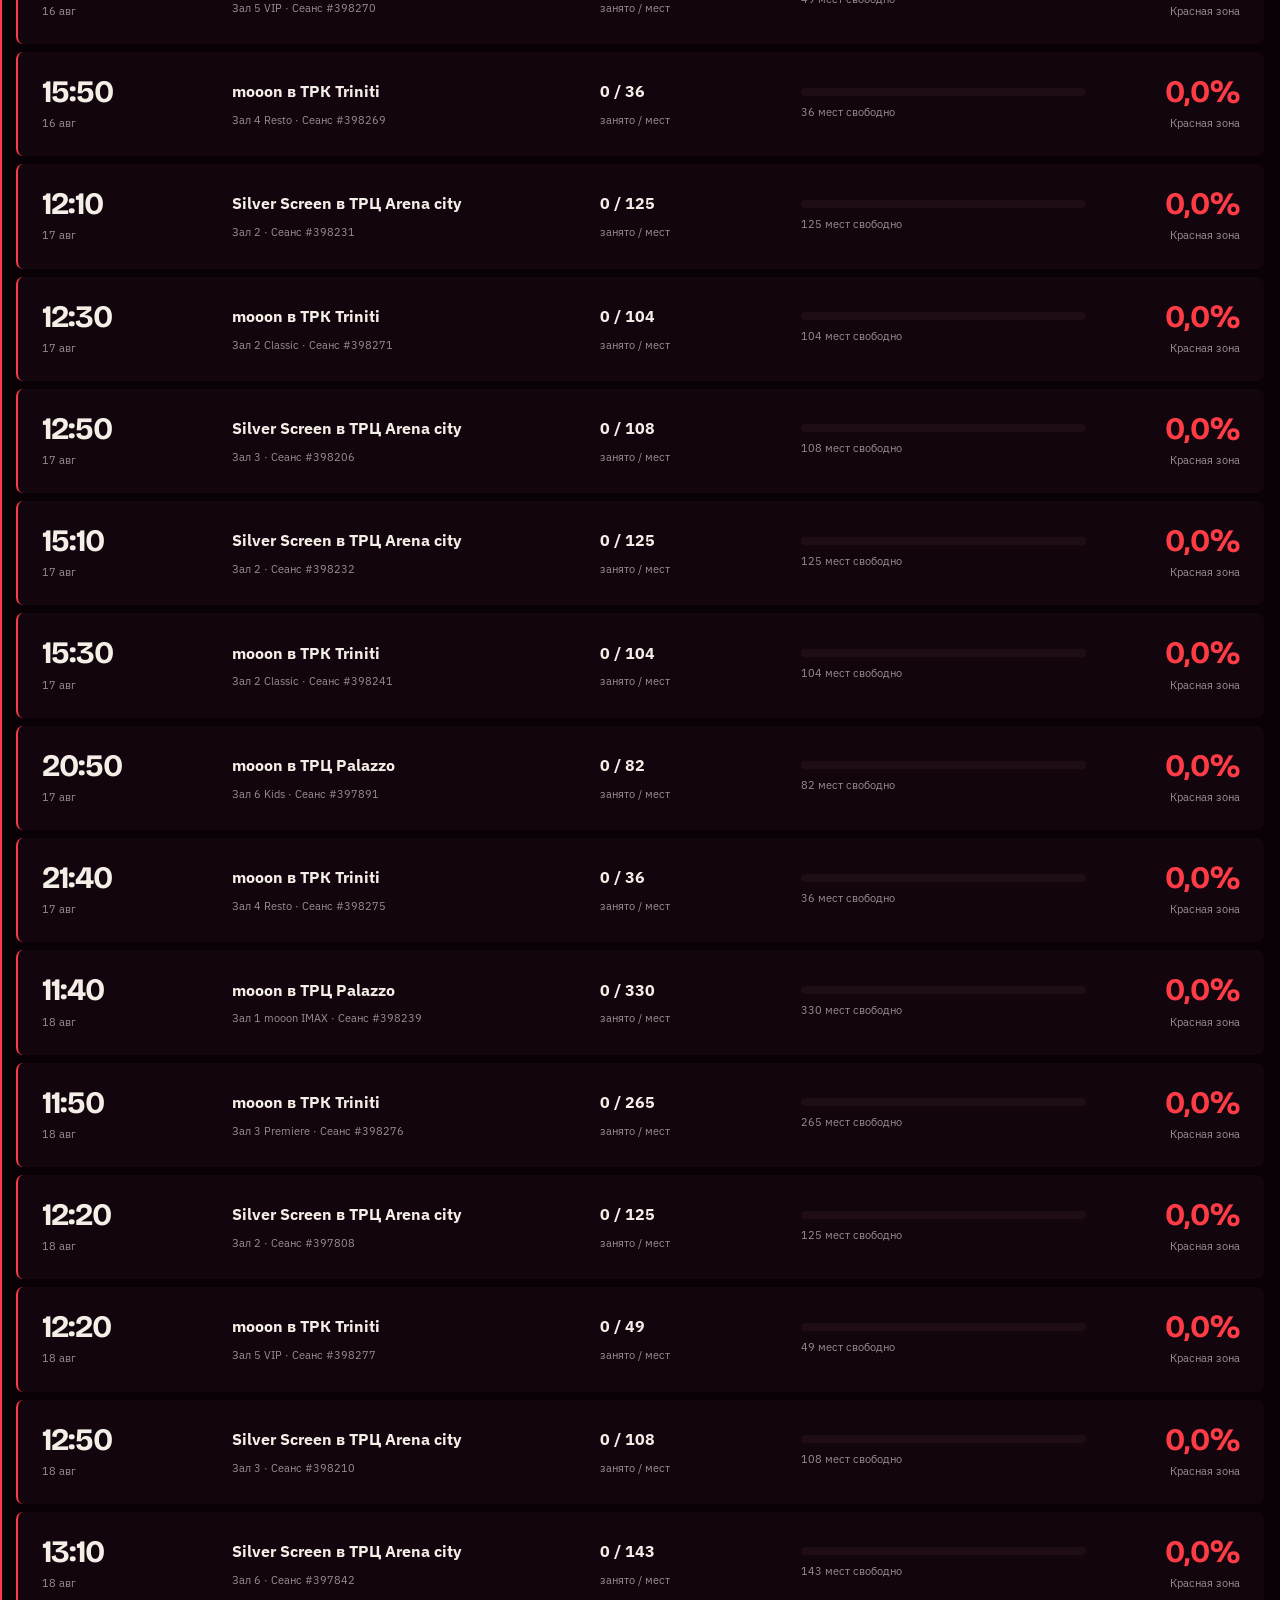
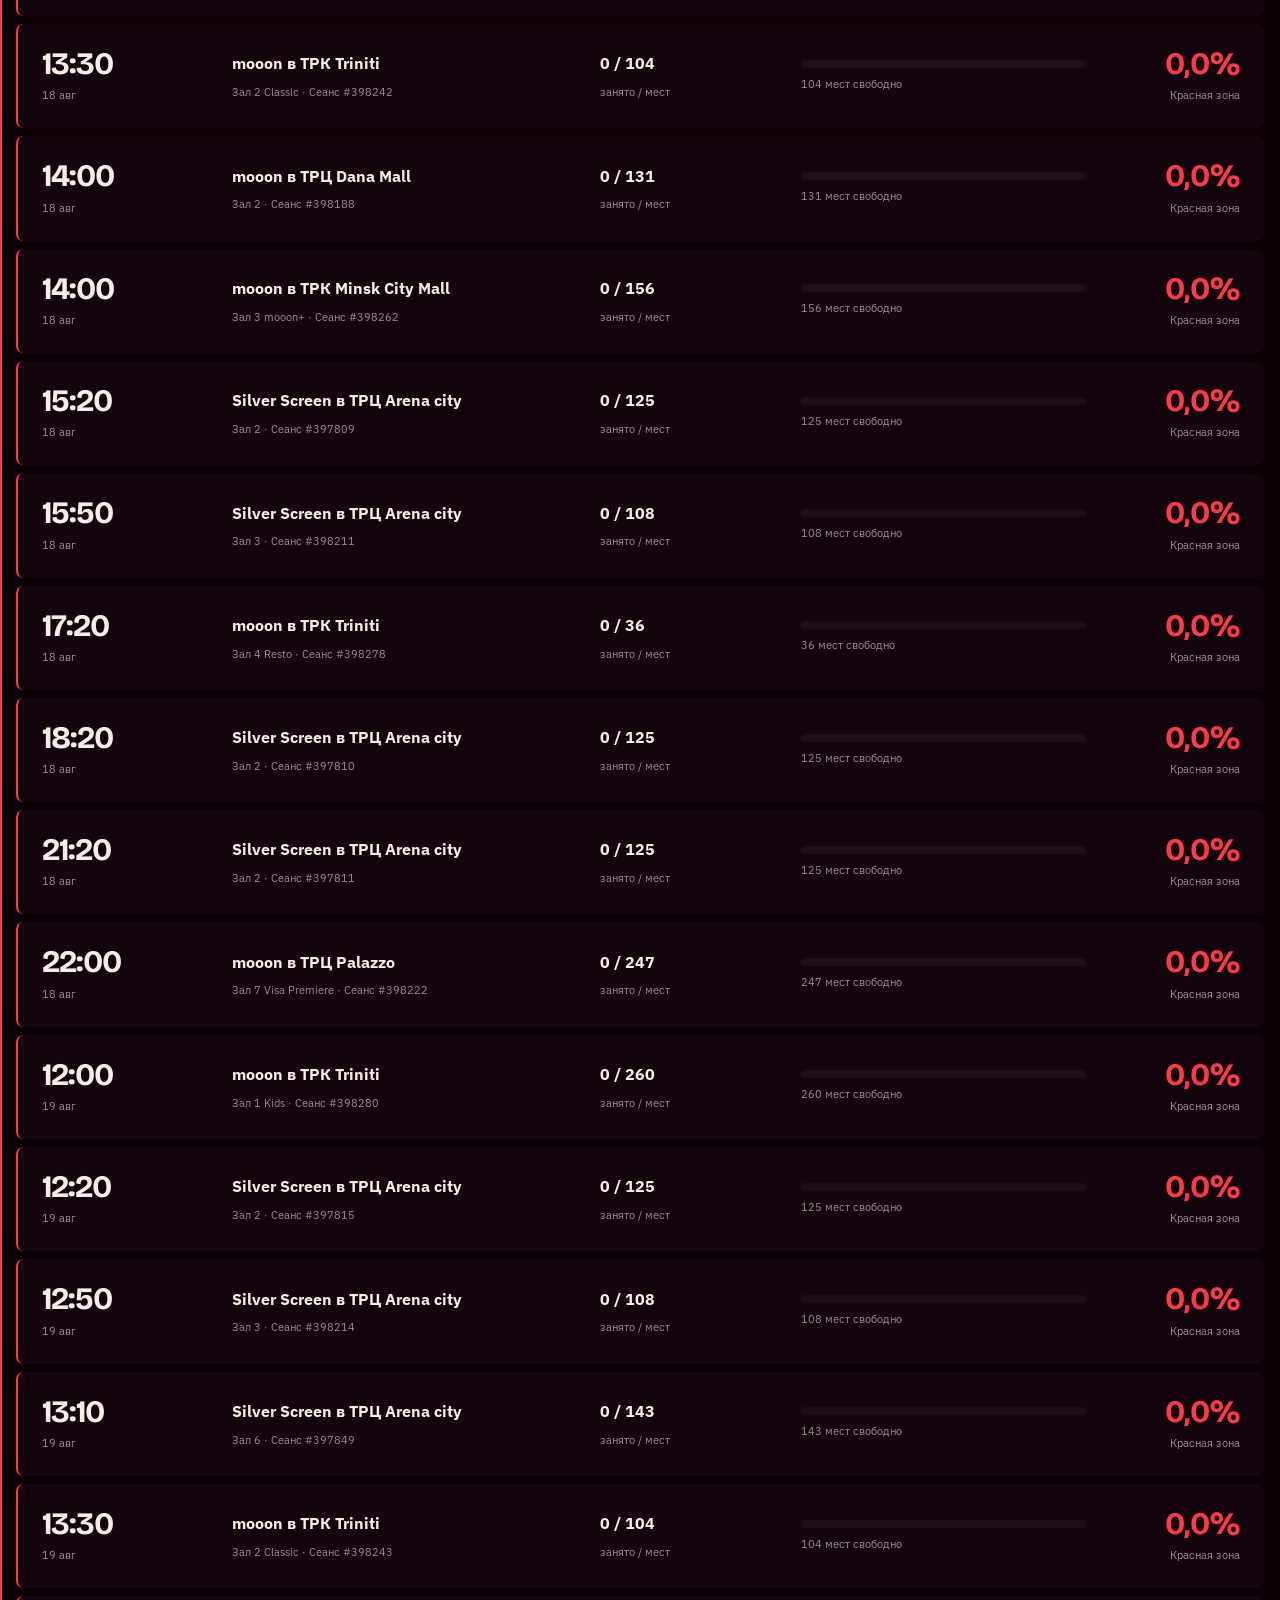
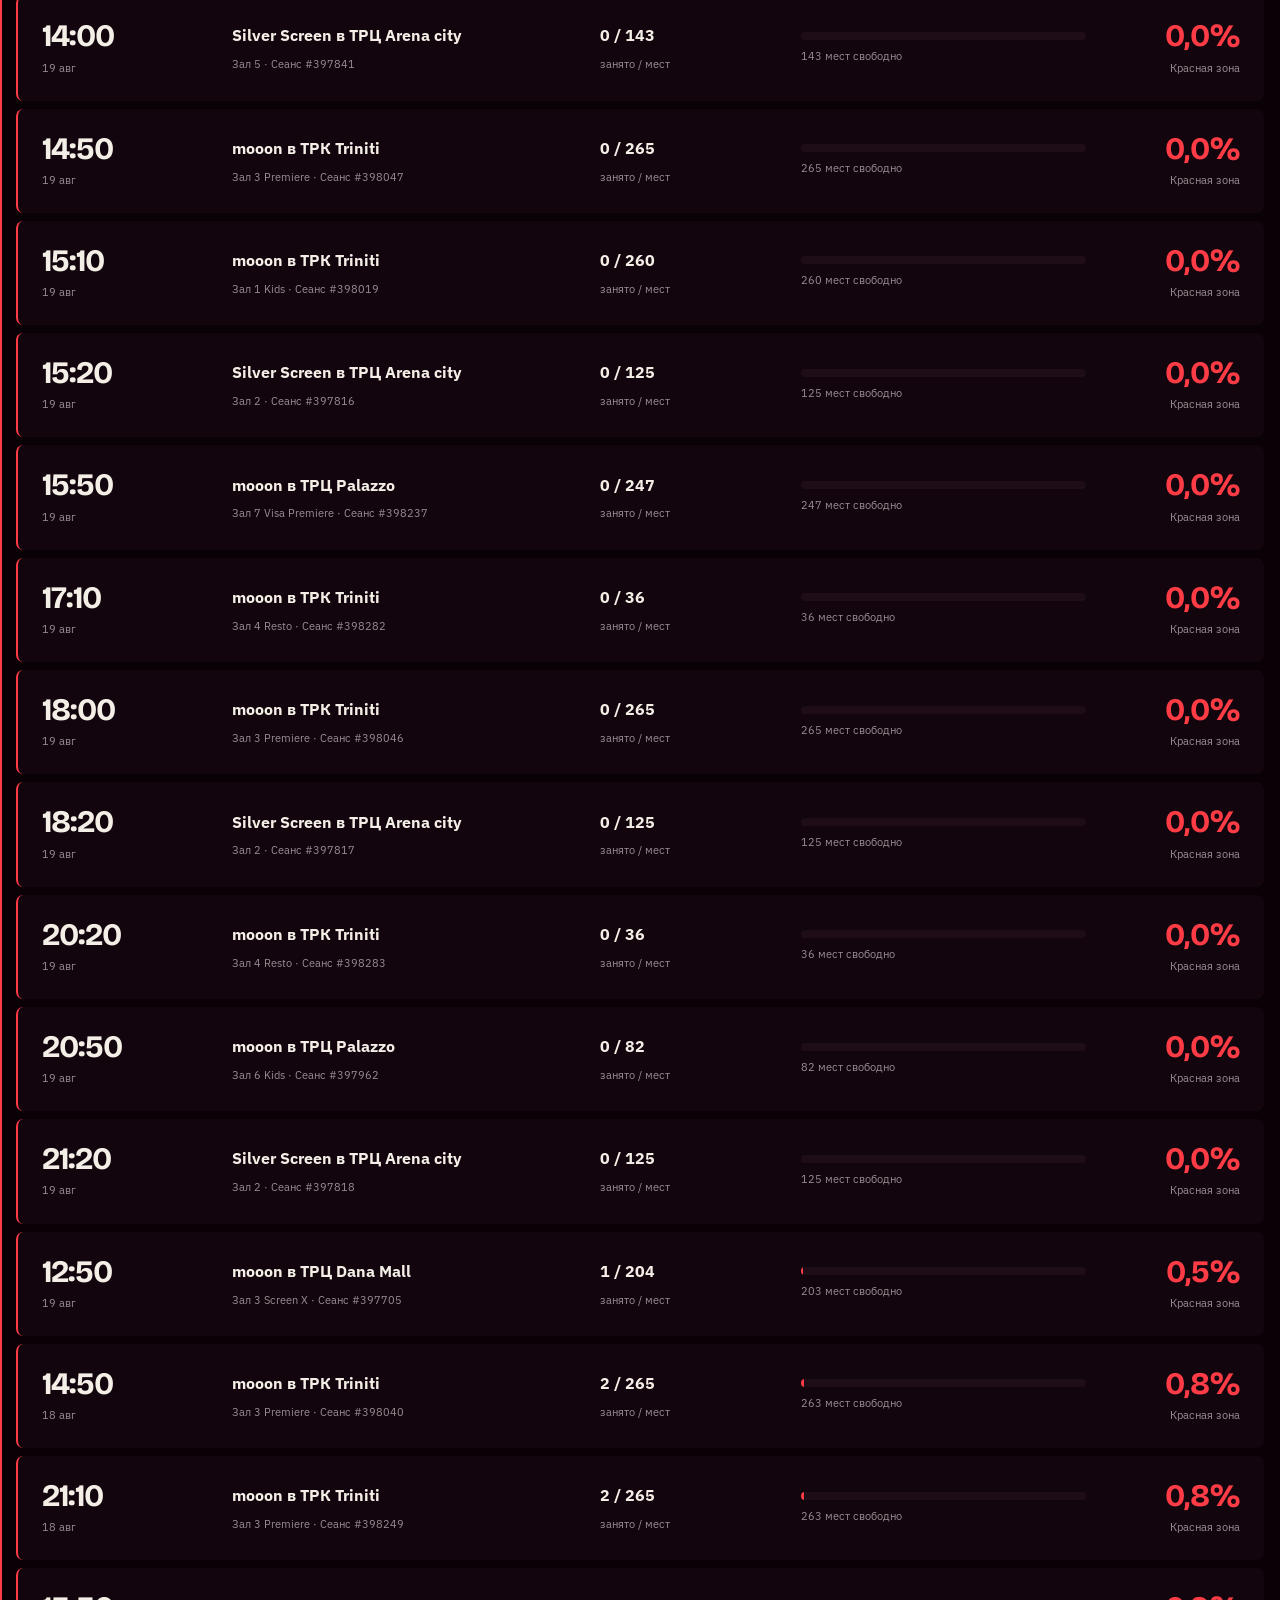
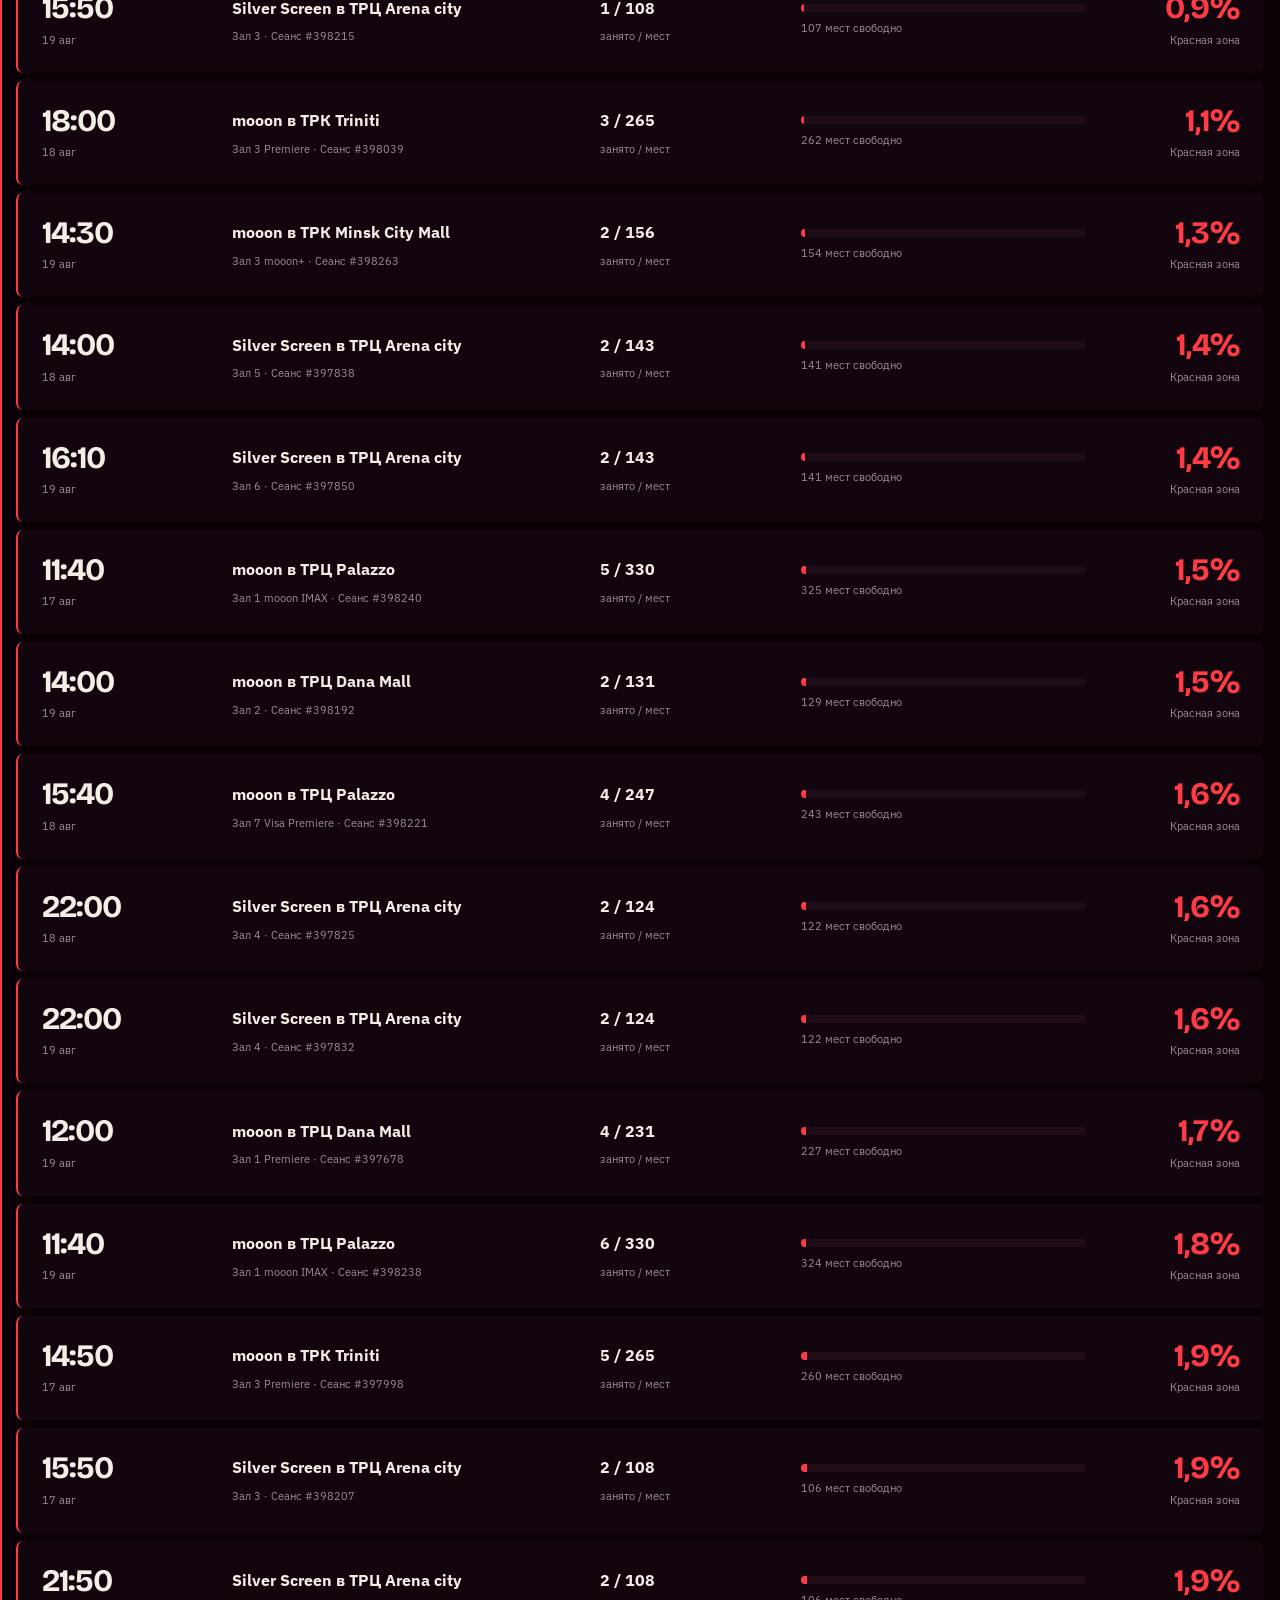
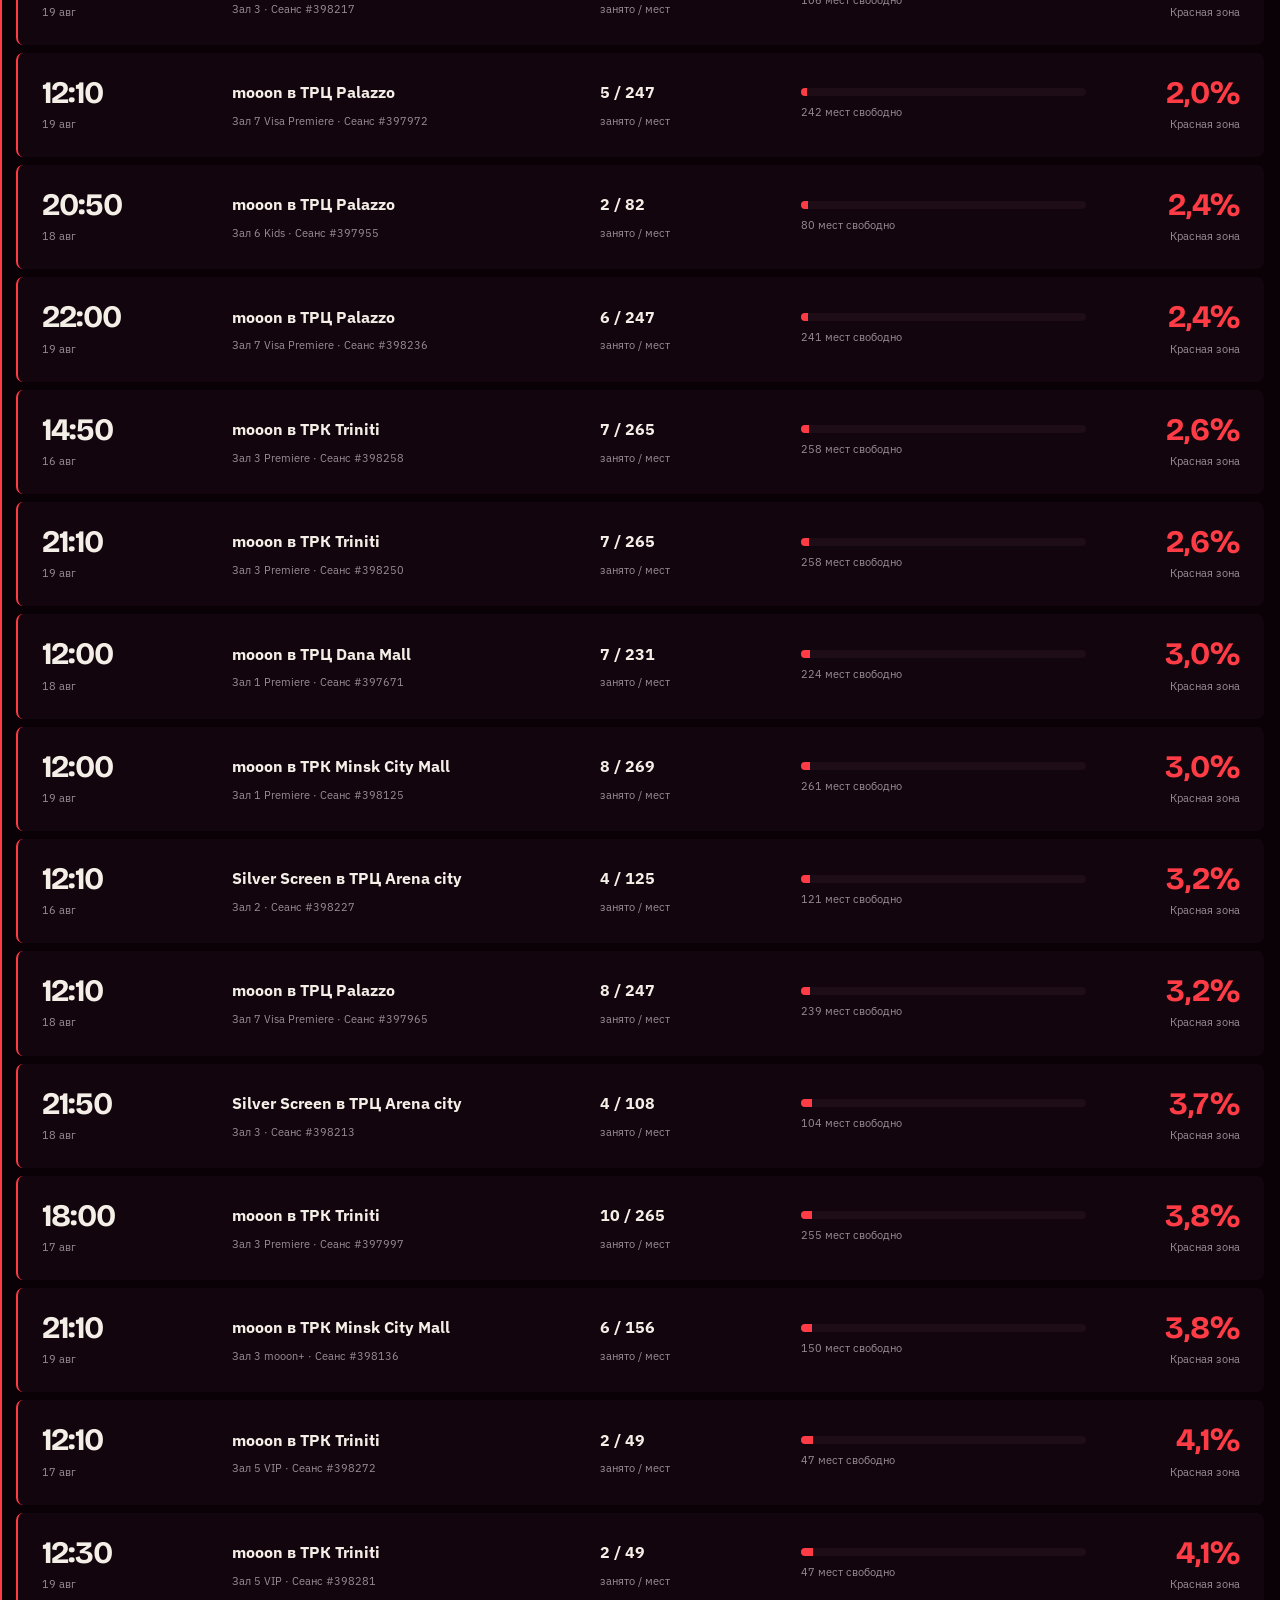
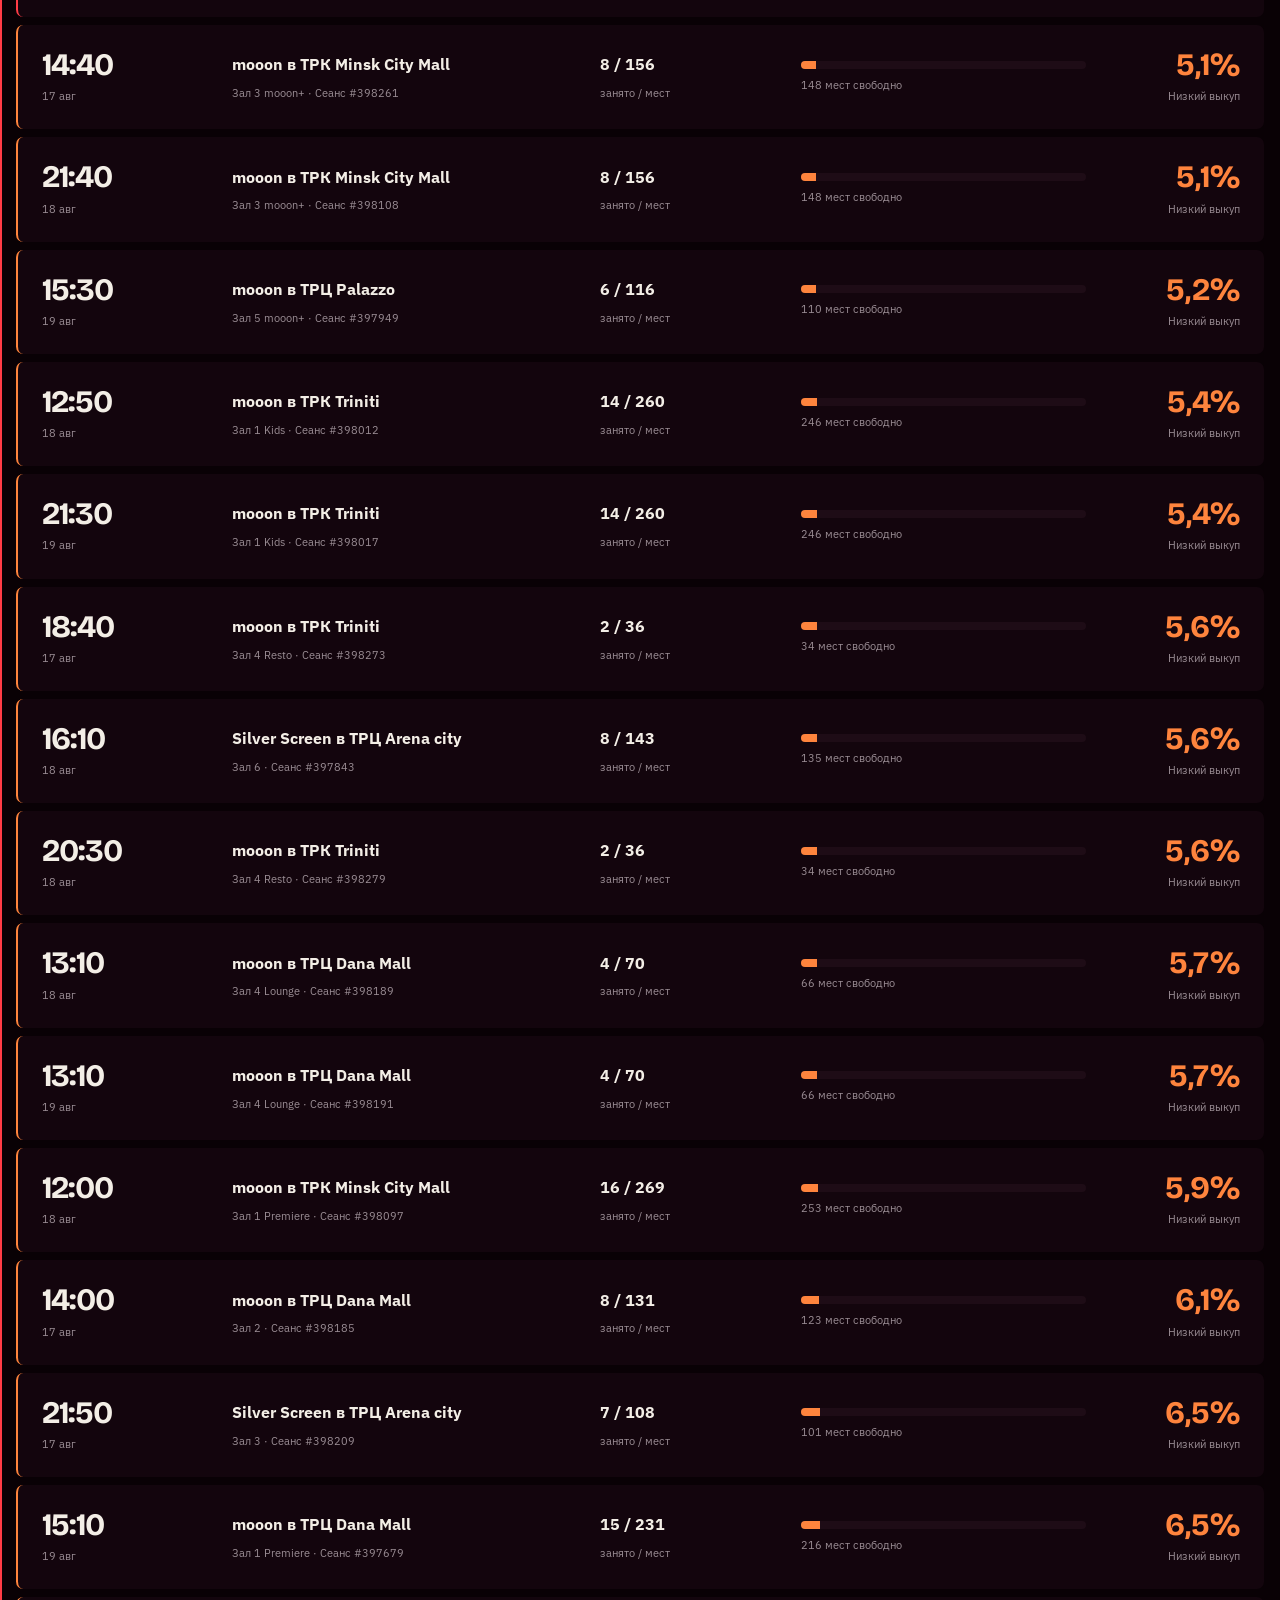
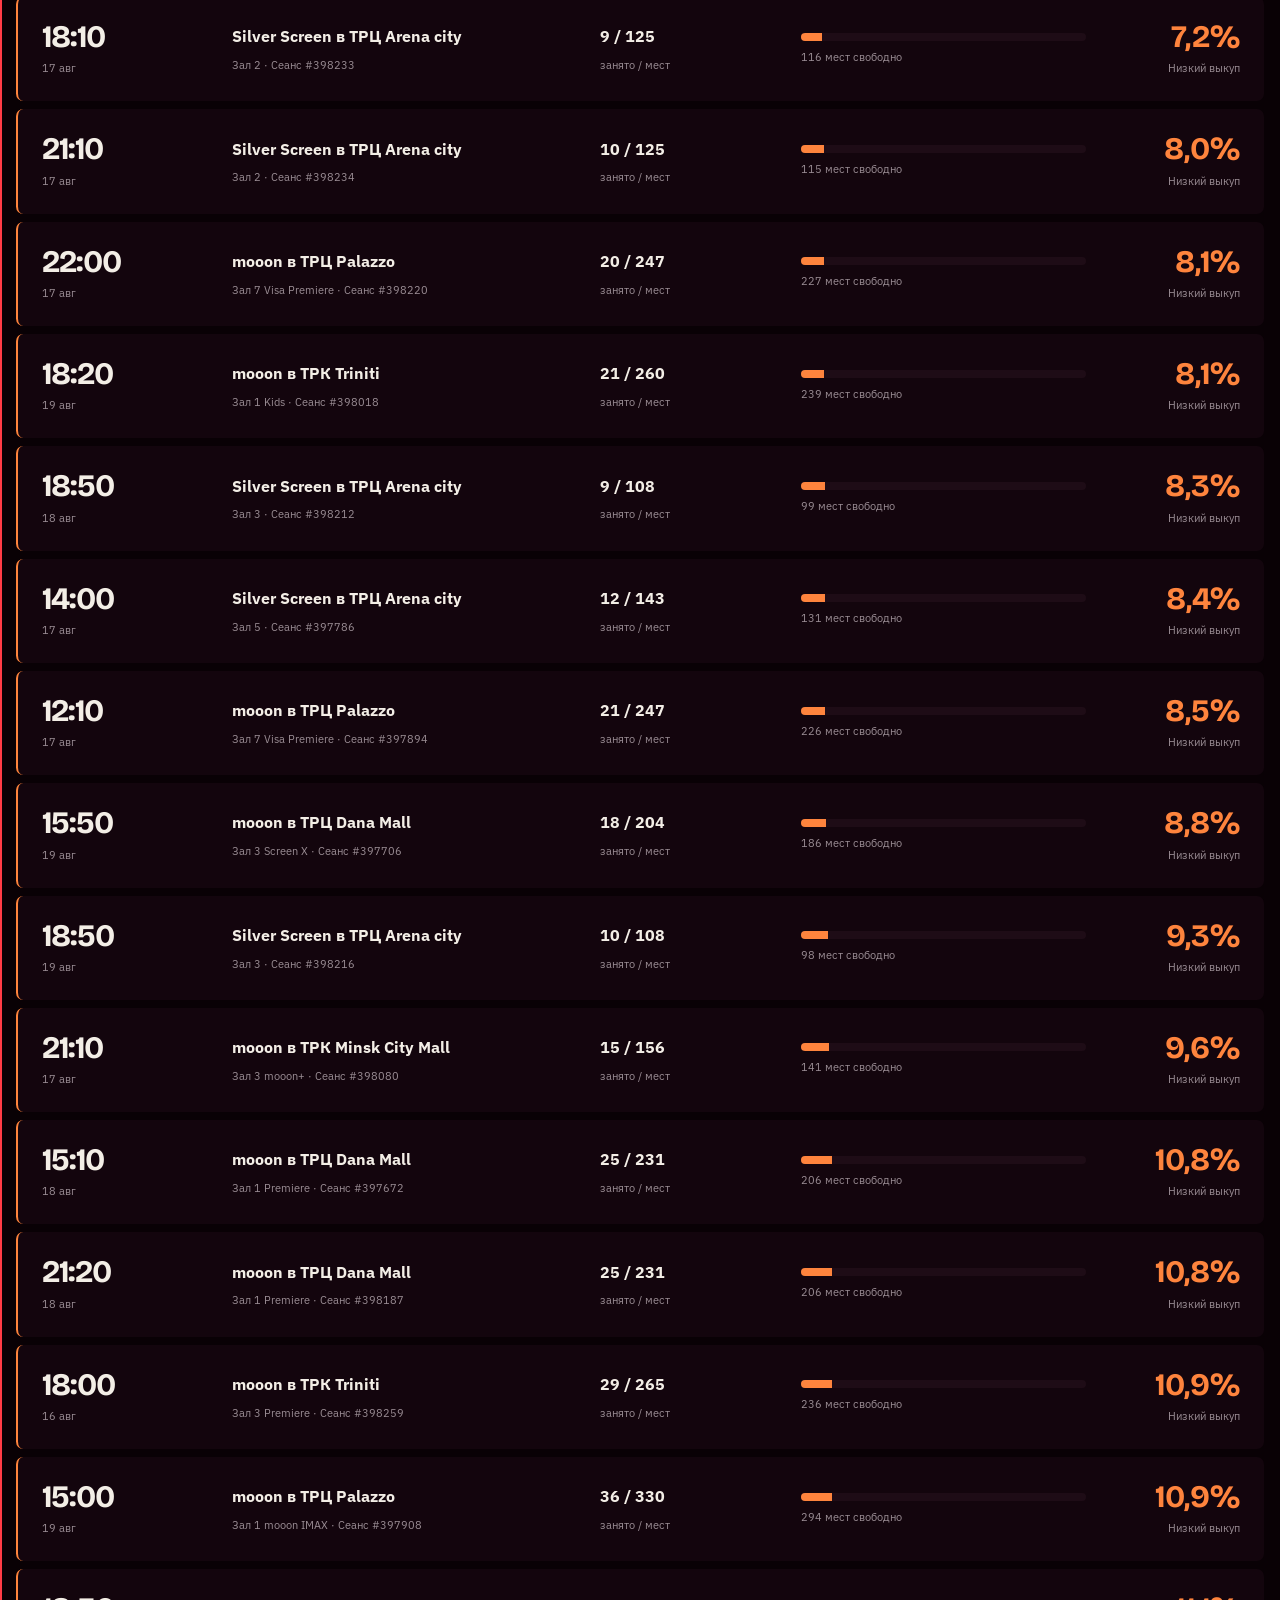
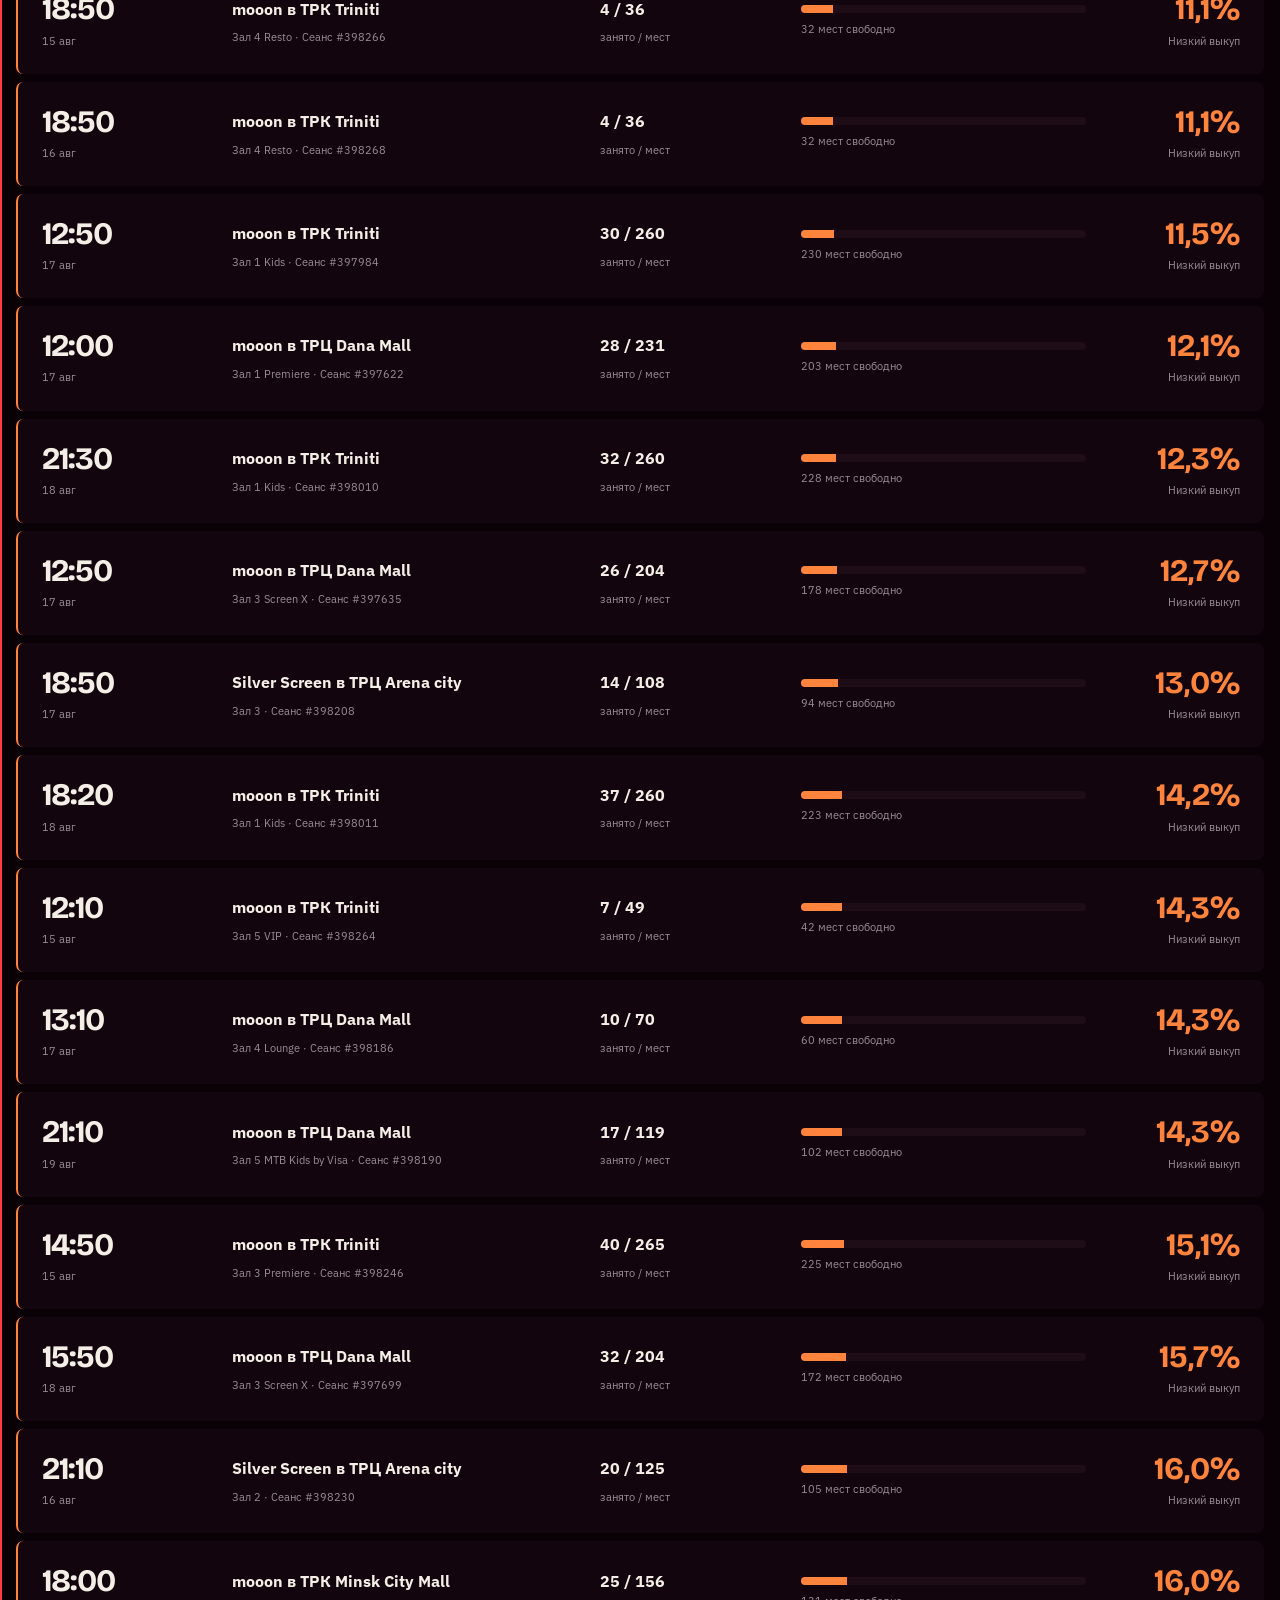
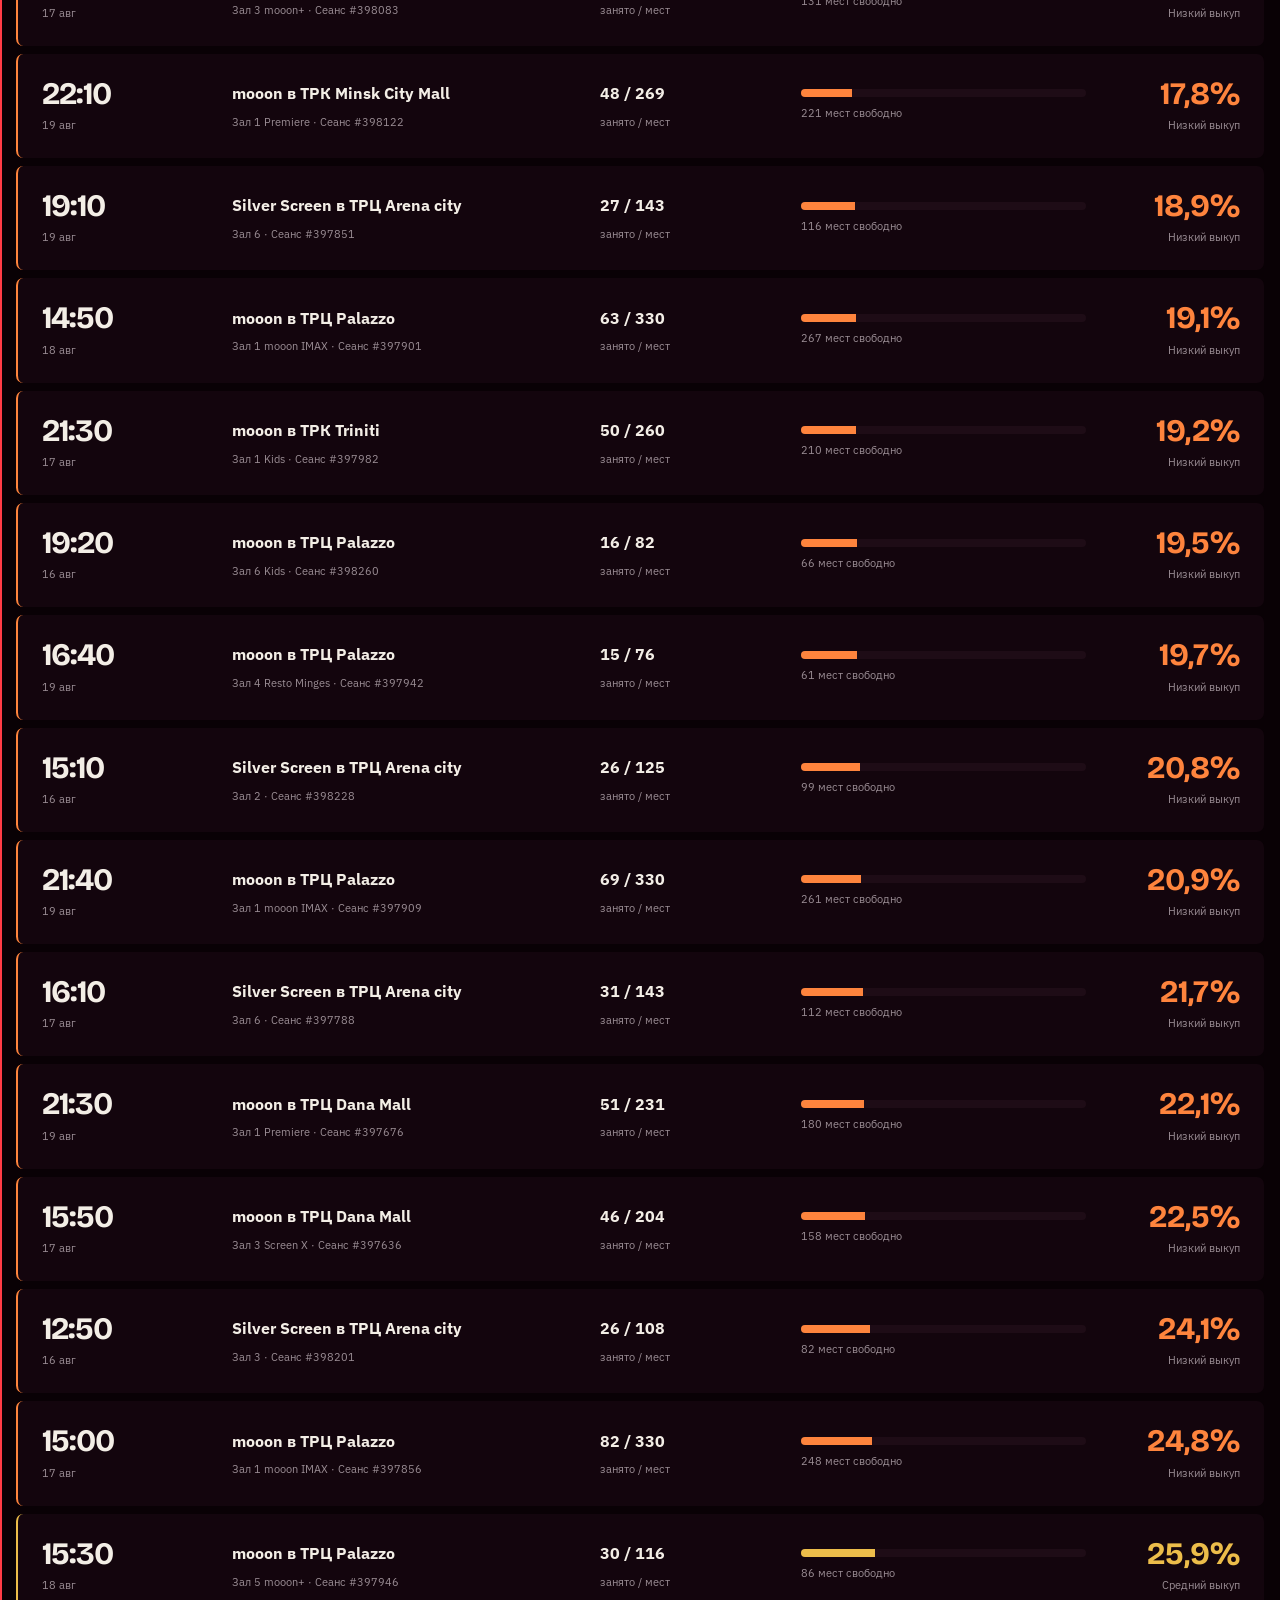
==== commit 17e8b267: "Remove footer tagline" ====
--- a/index.html
+++ b/index.html
@@ -139,7 +139,6 @@
     </main>
 
     <footer class="footer-inline">
-      <strong>Один фильм. Каждый зал. Весь выкуп.</strong>
       <span>SilverScreen · mooon · обновление раз в час</span>
     </footer>
 
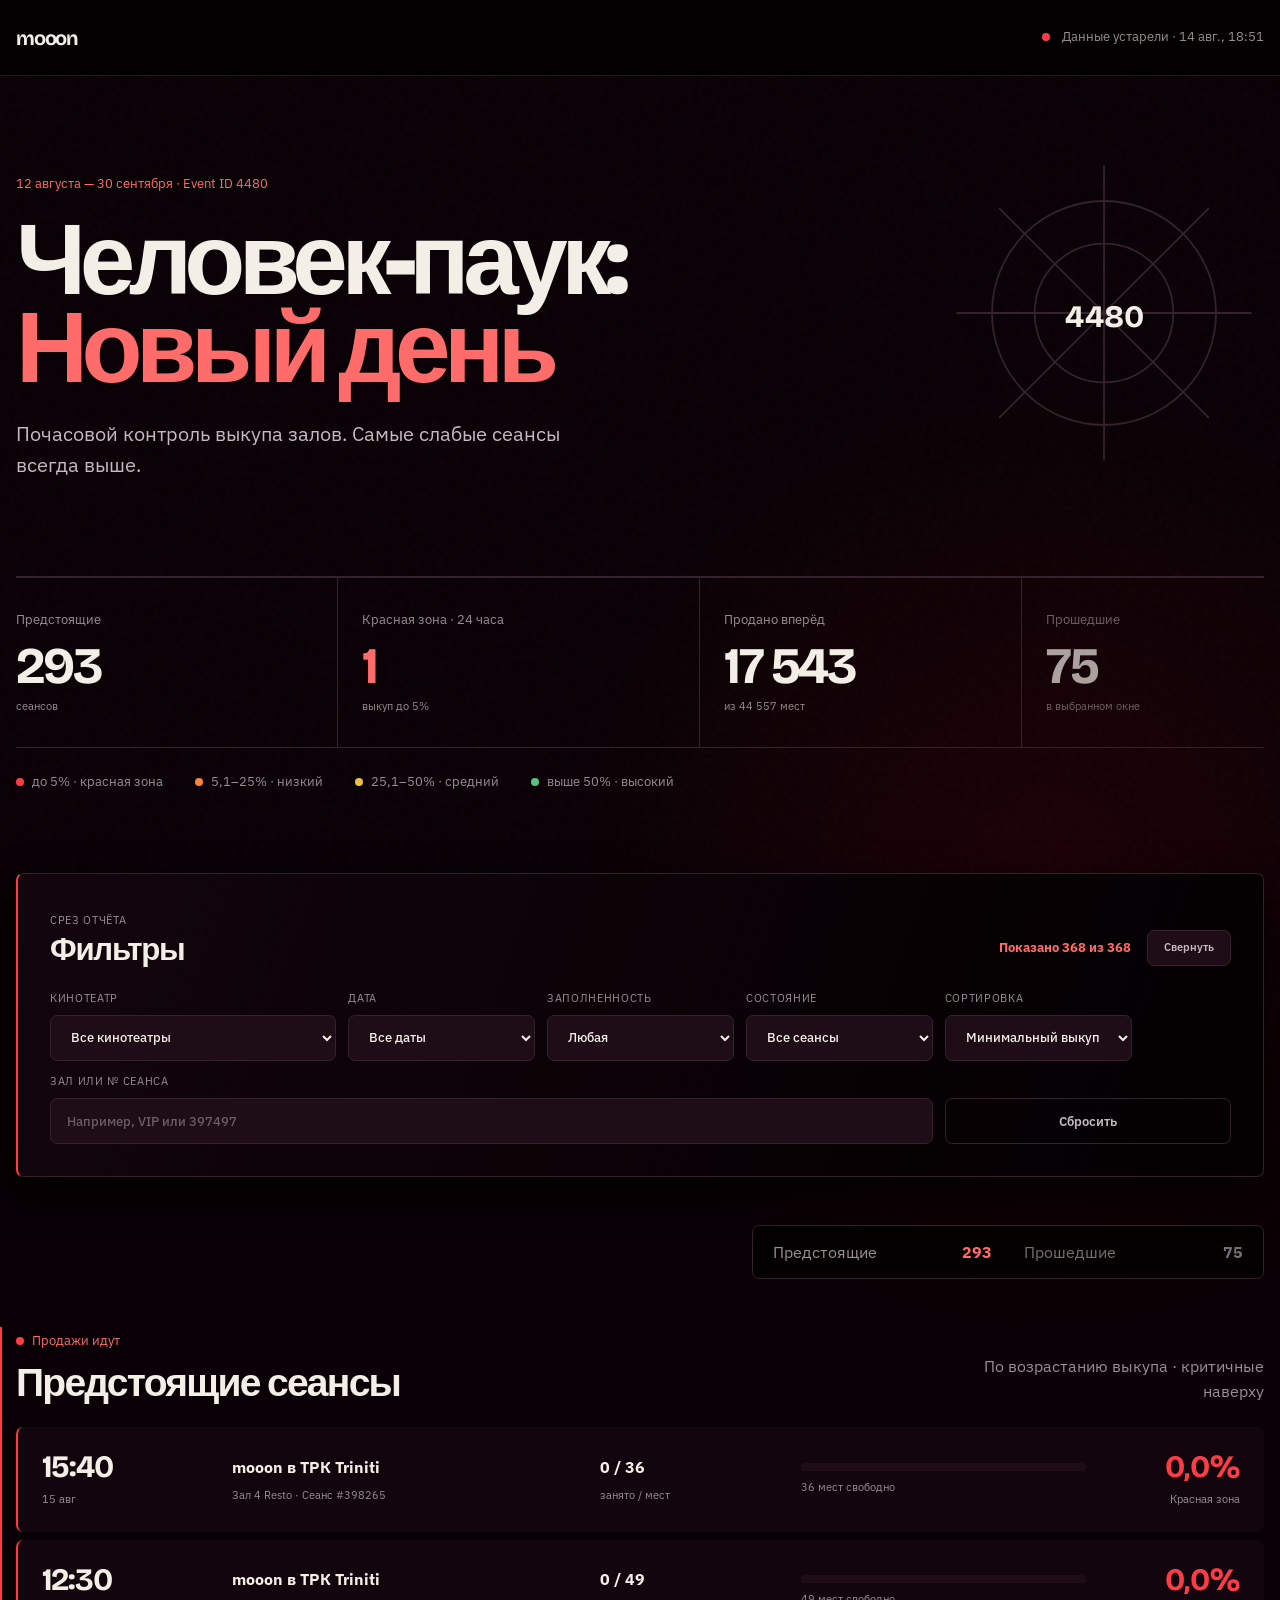
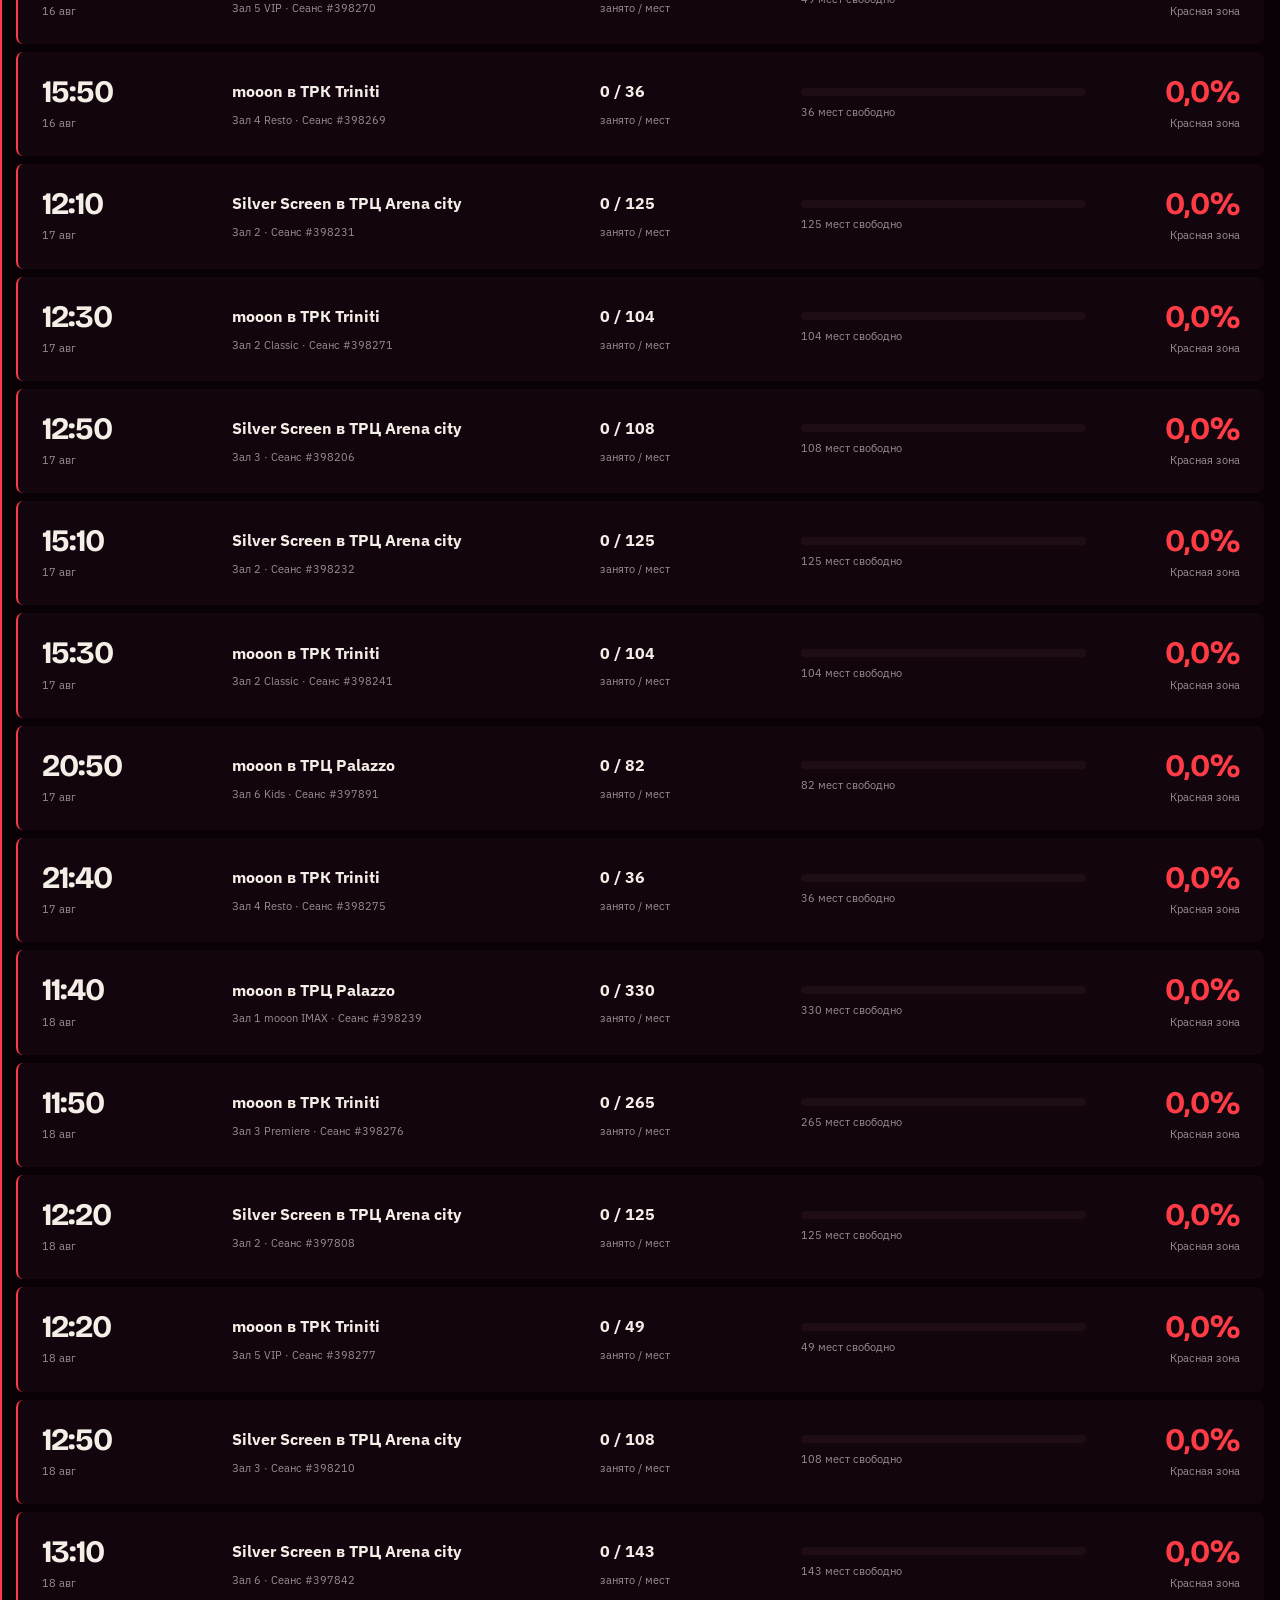
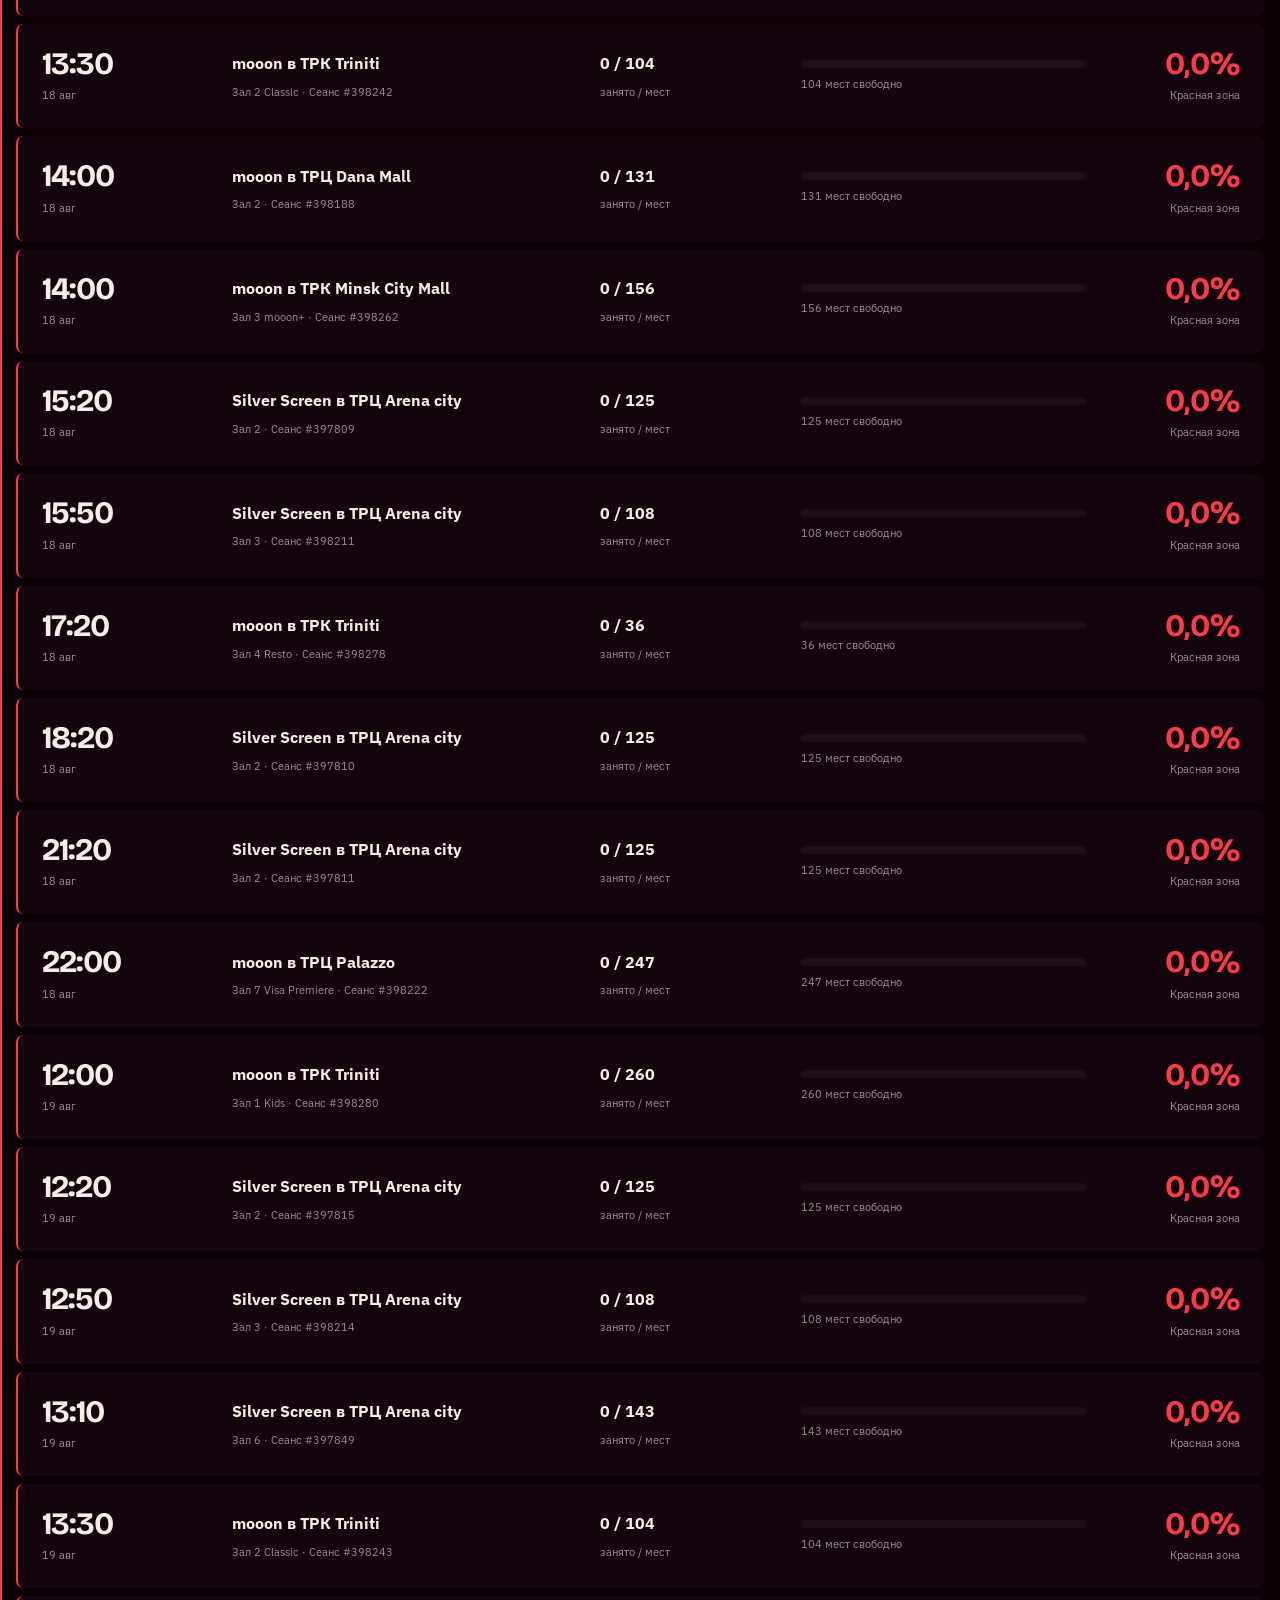
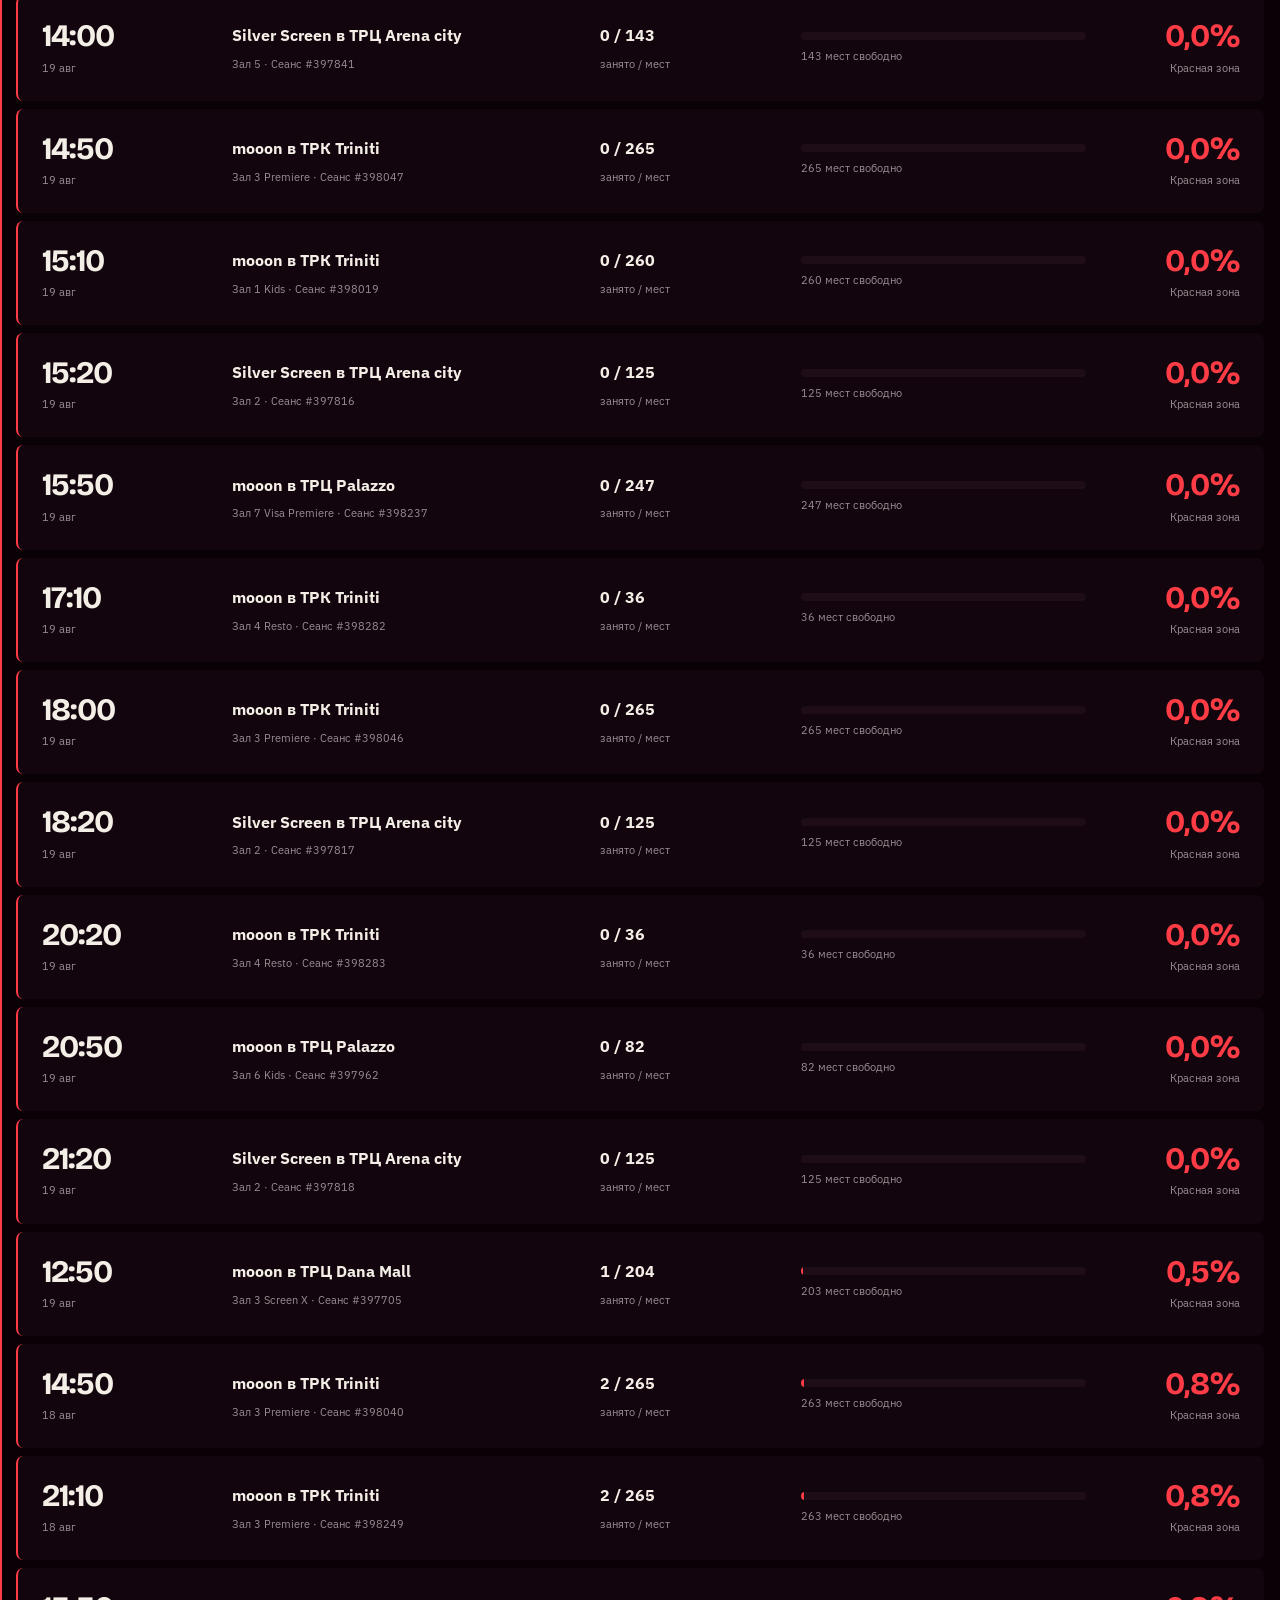
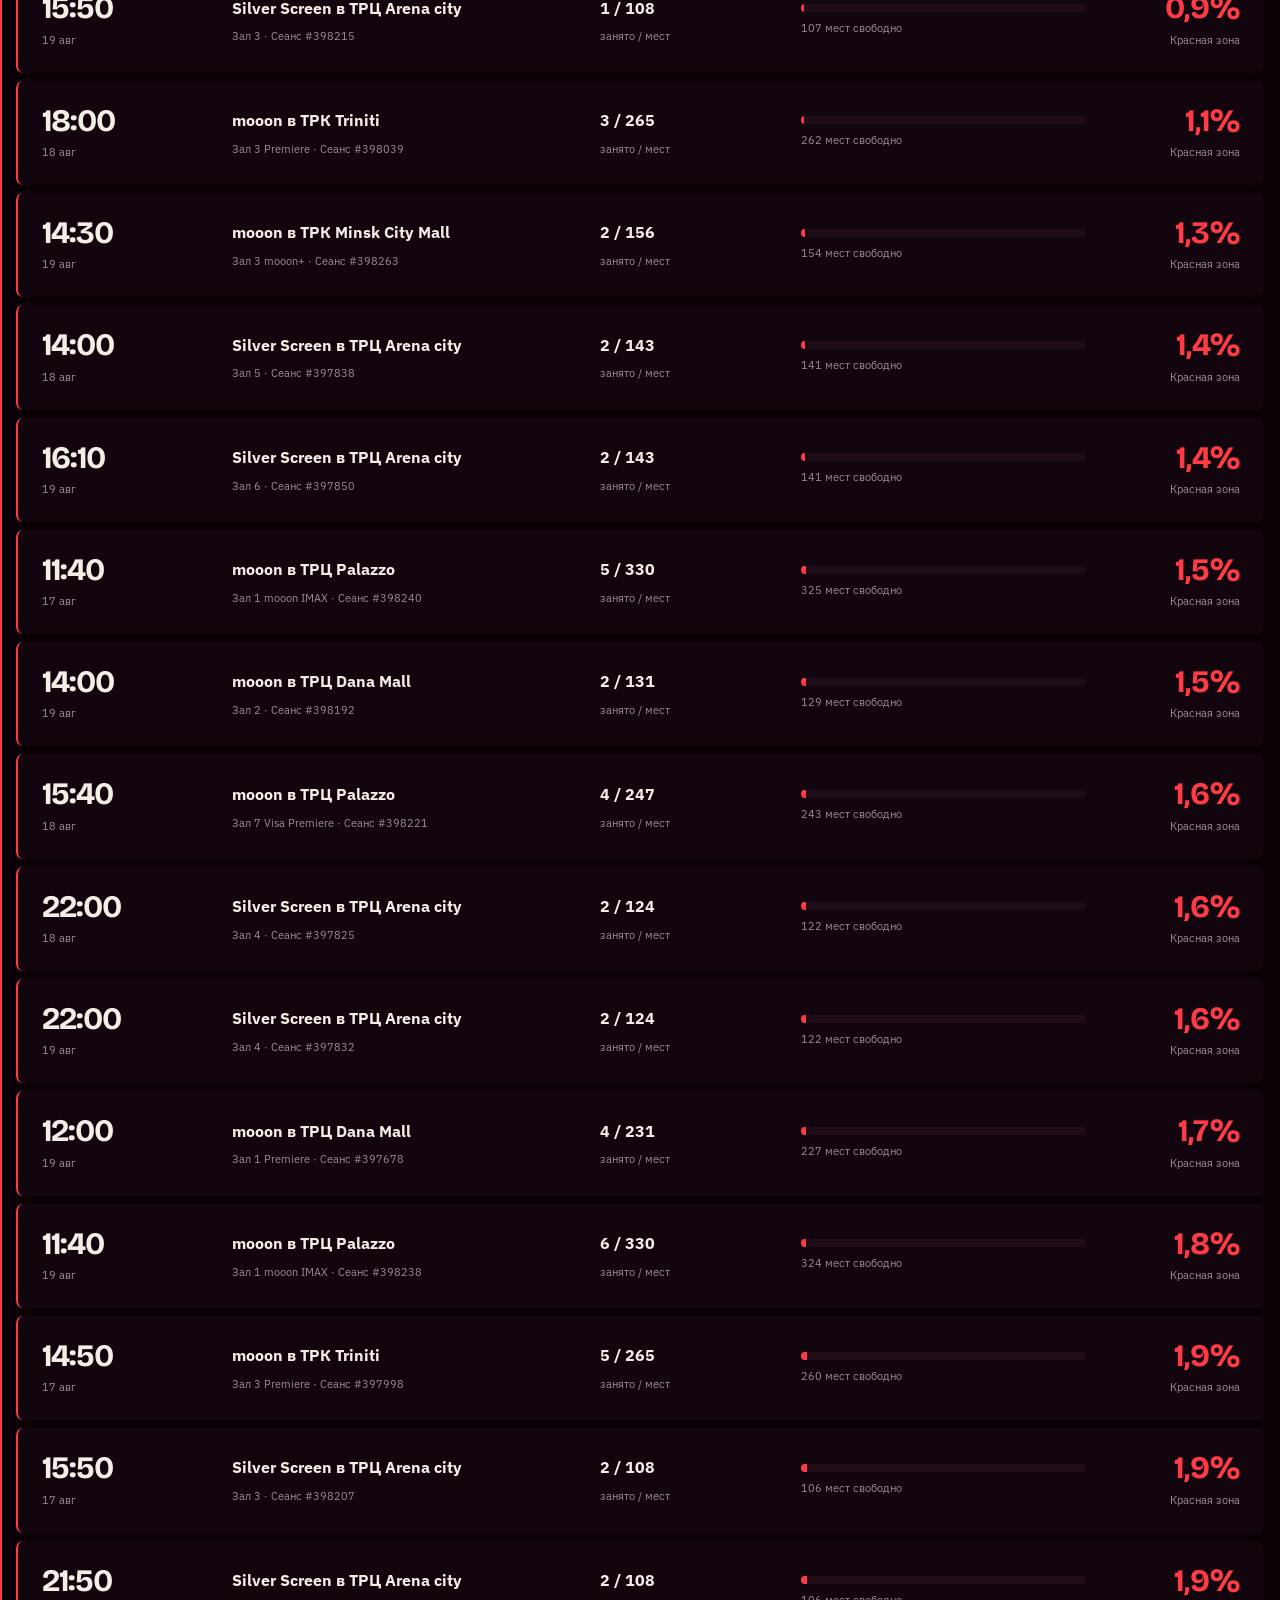
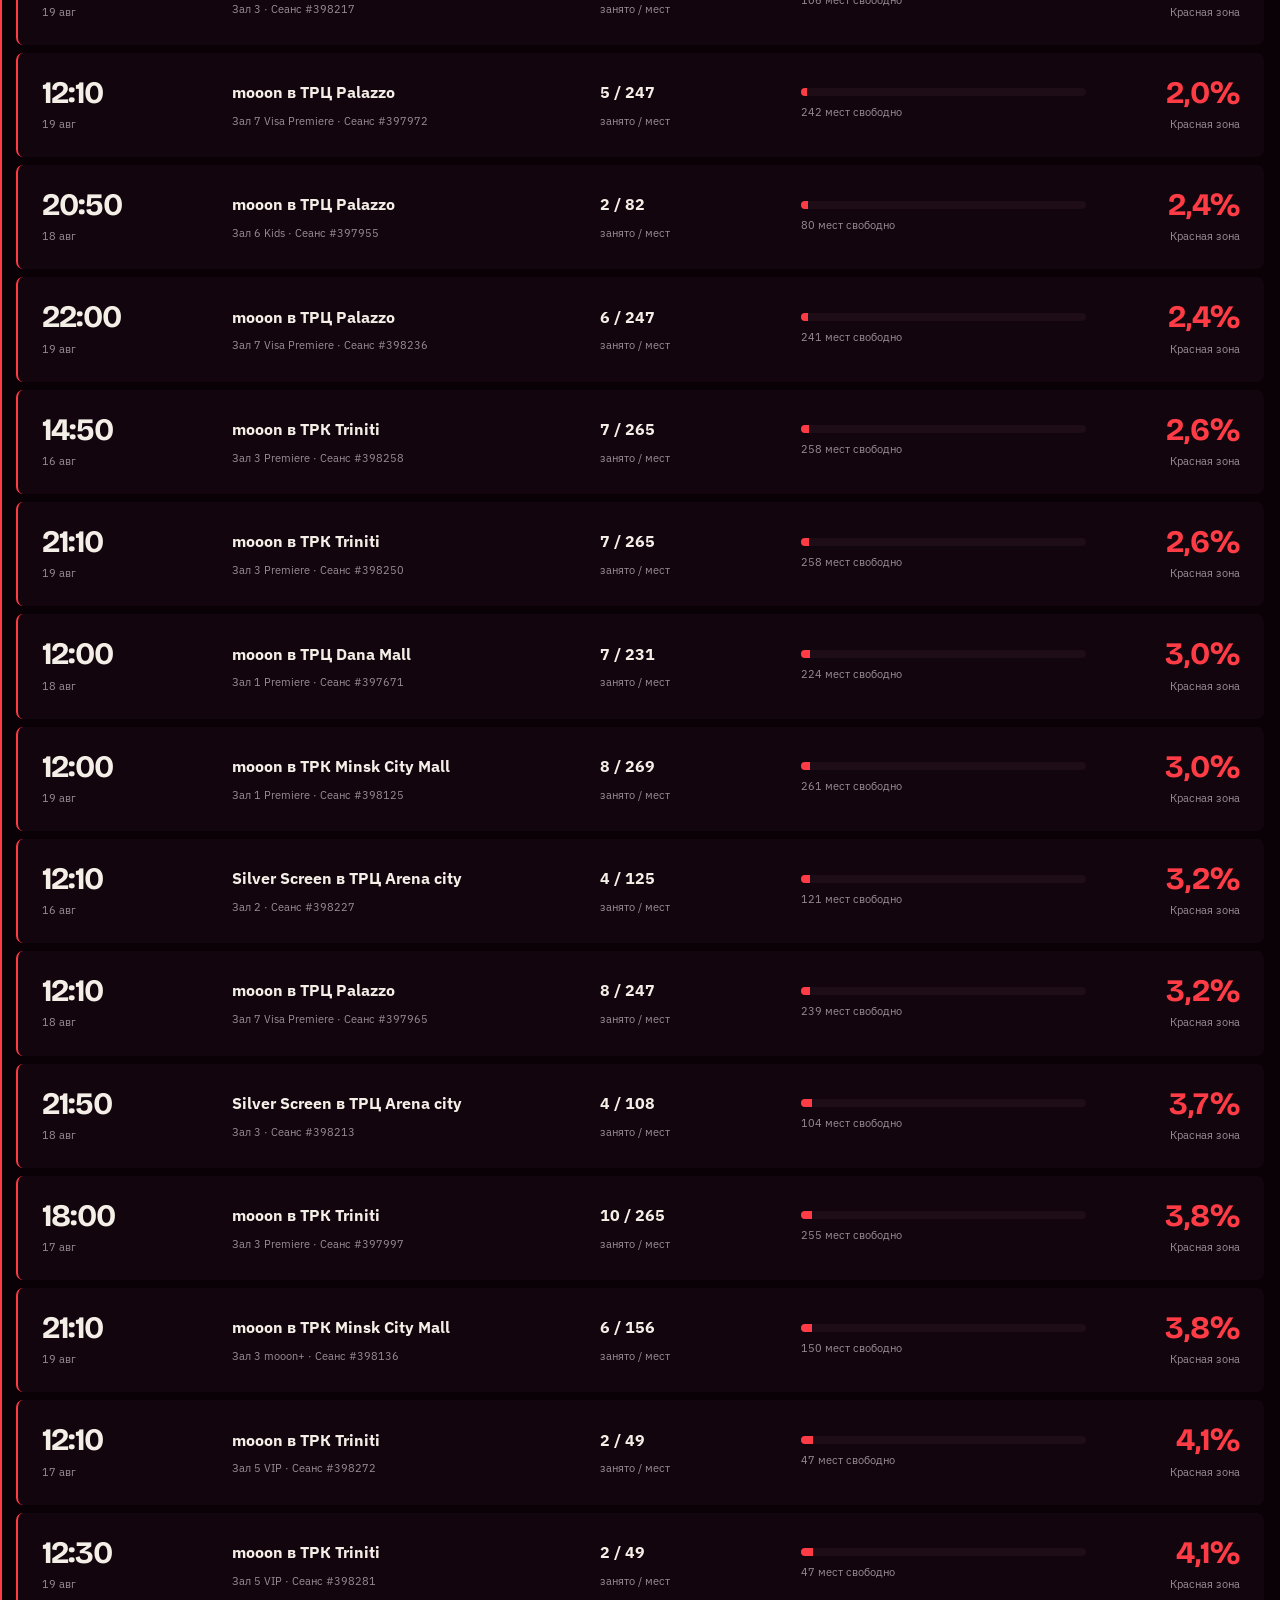
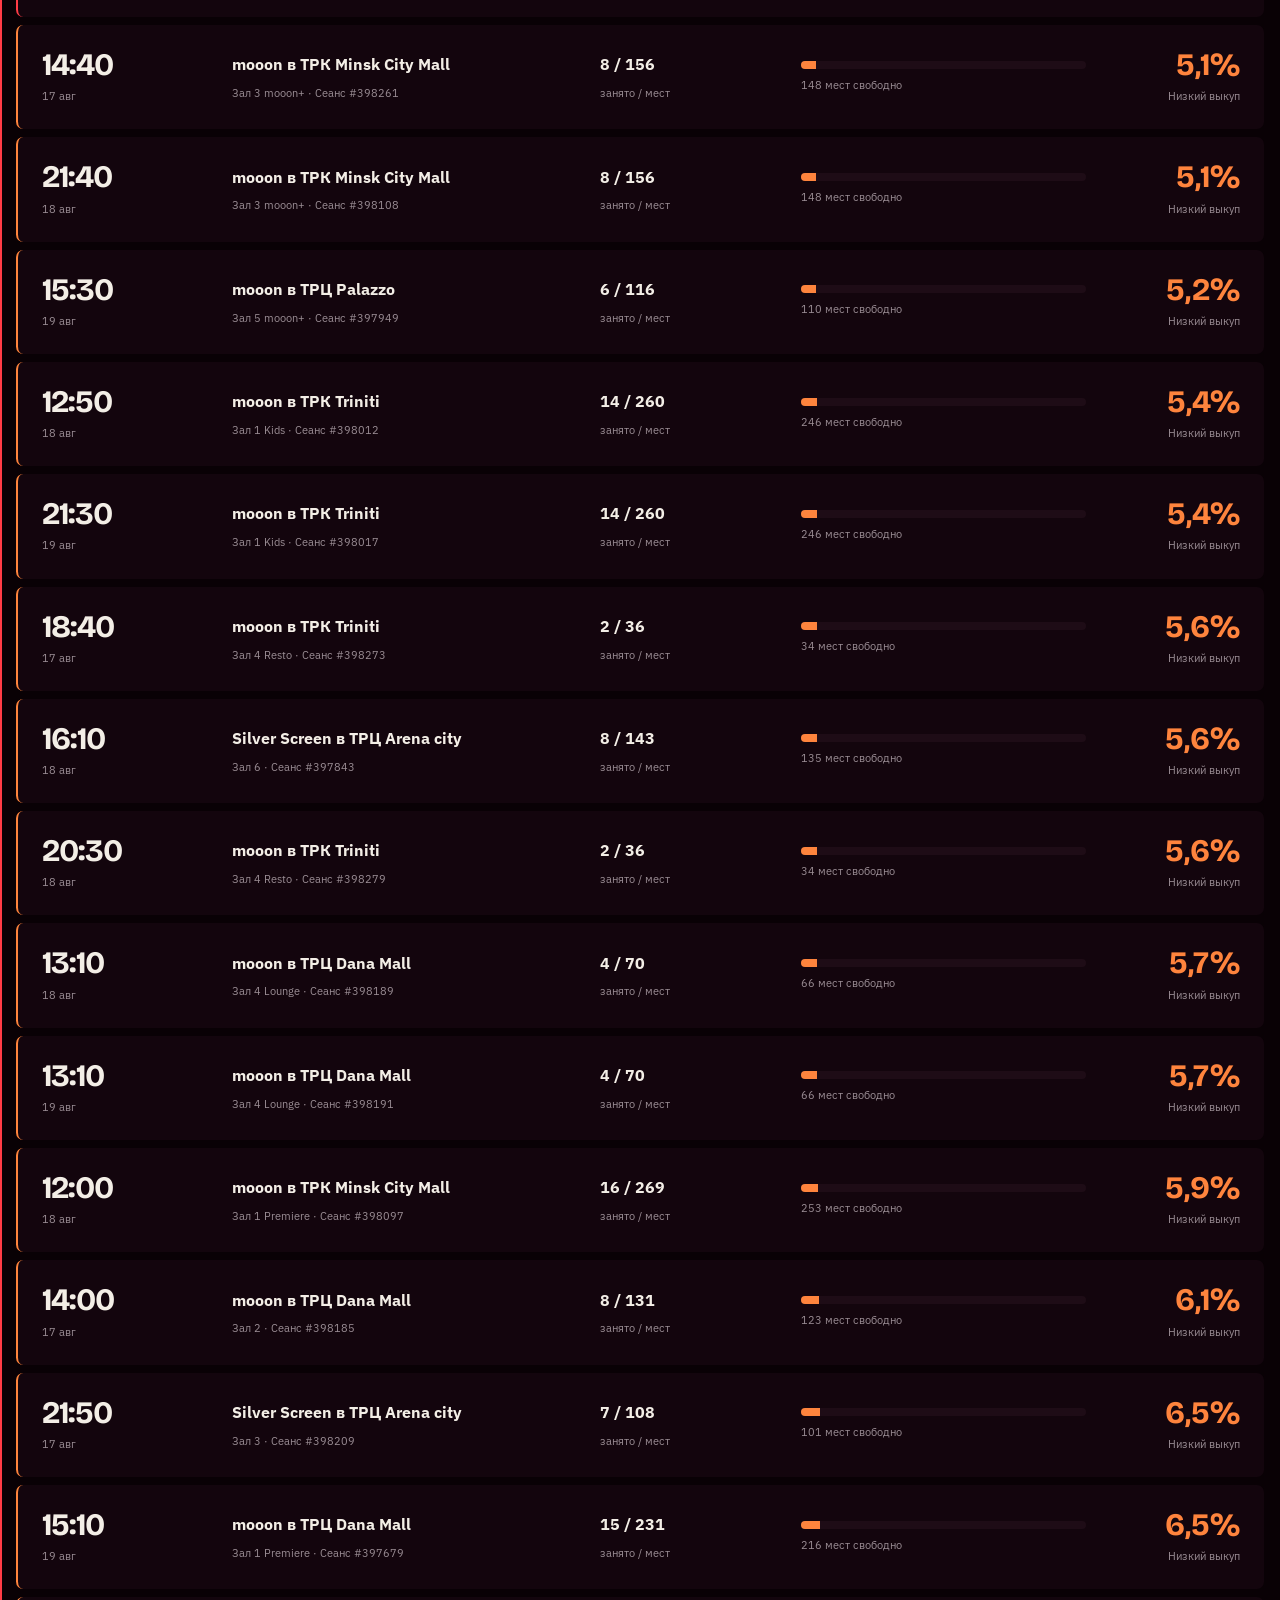
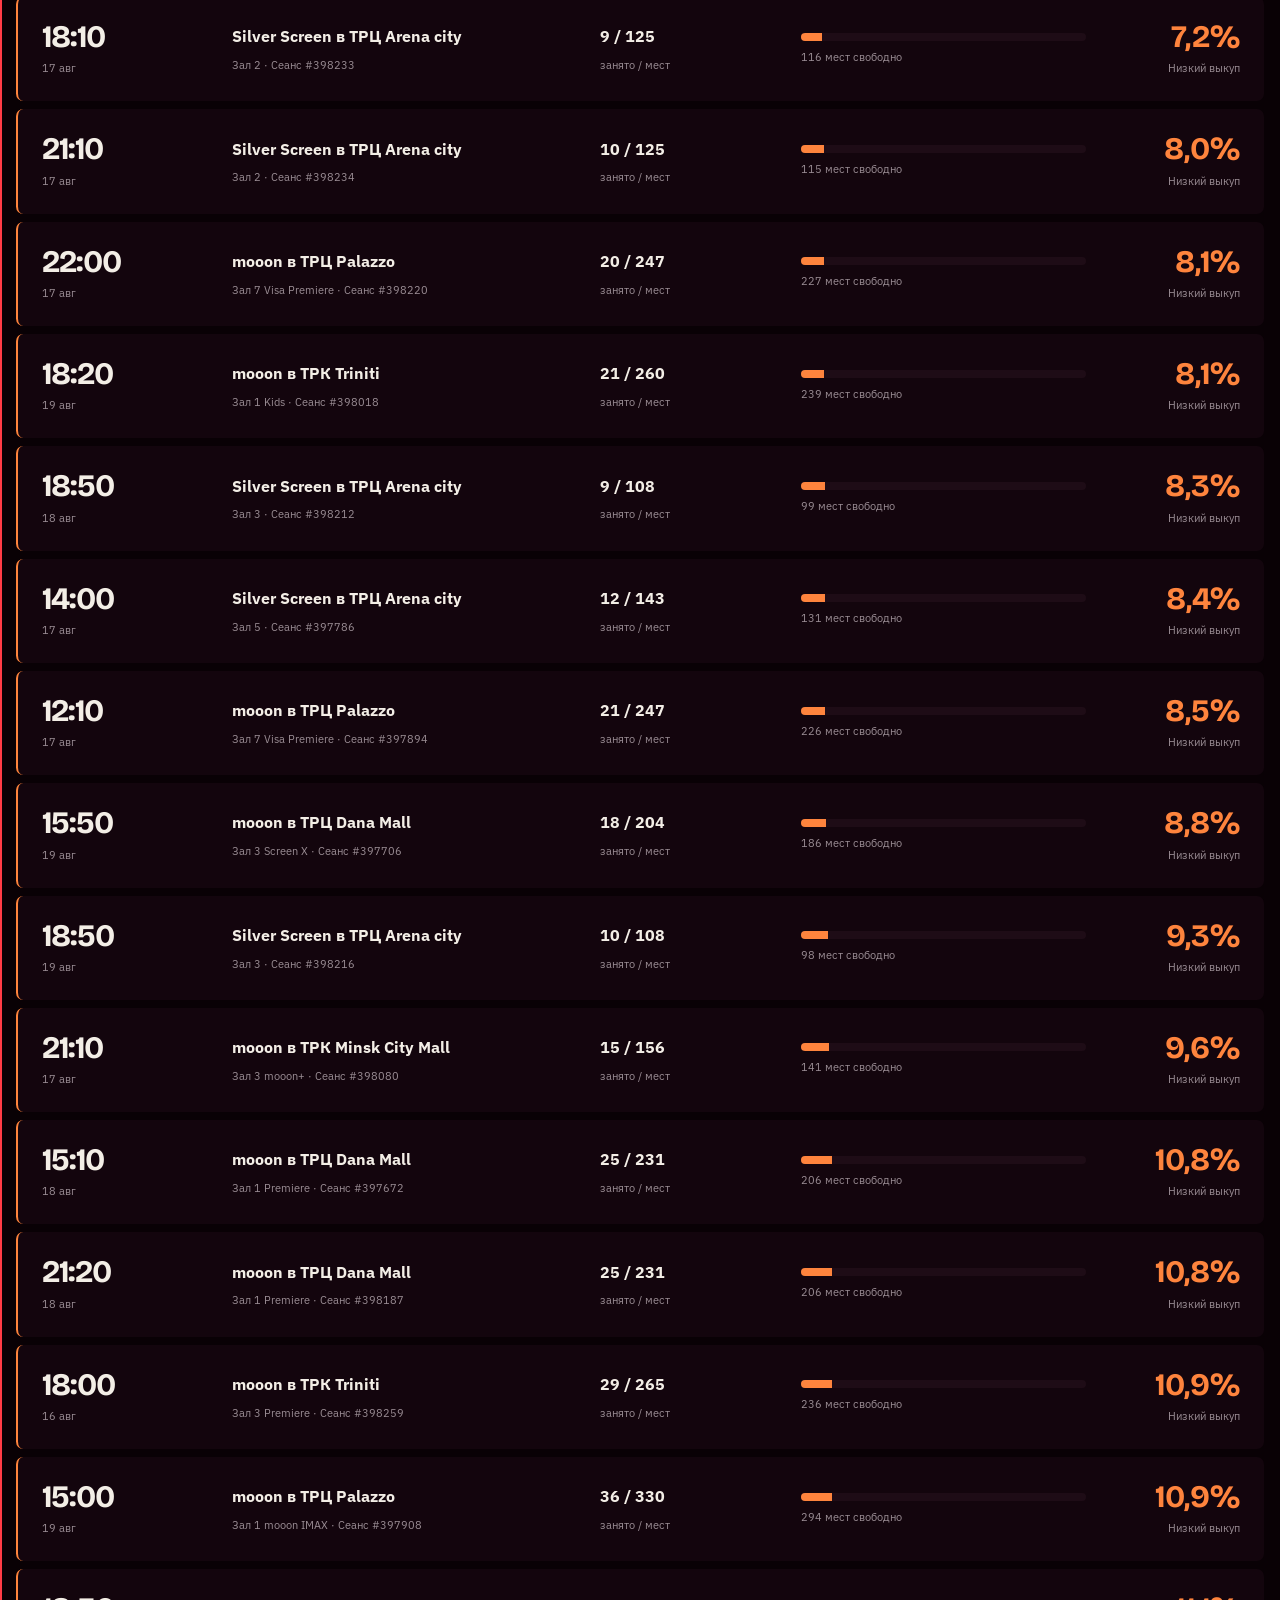
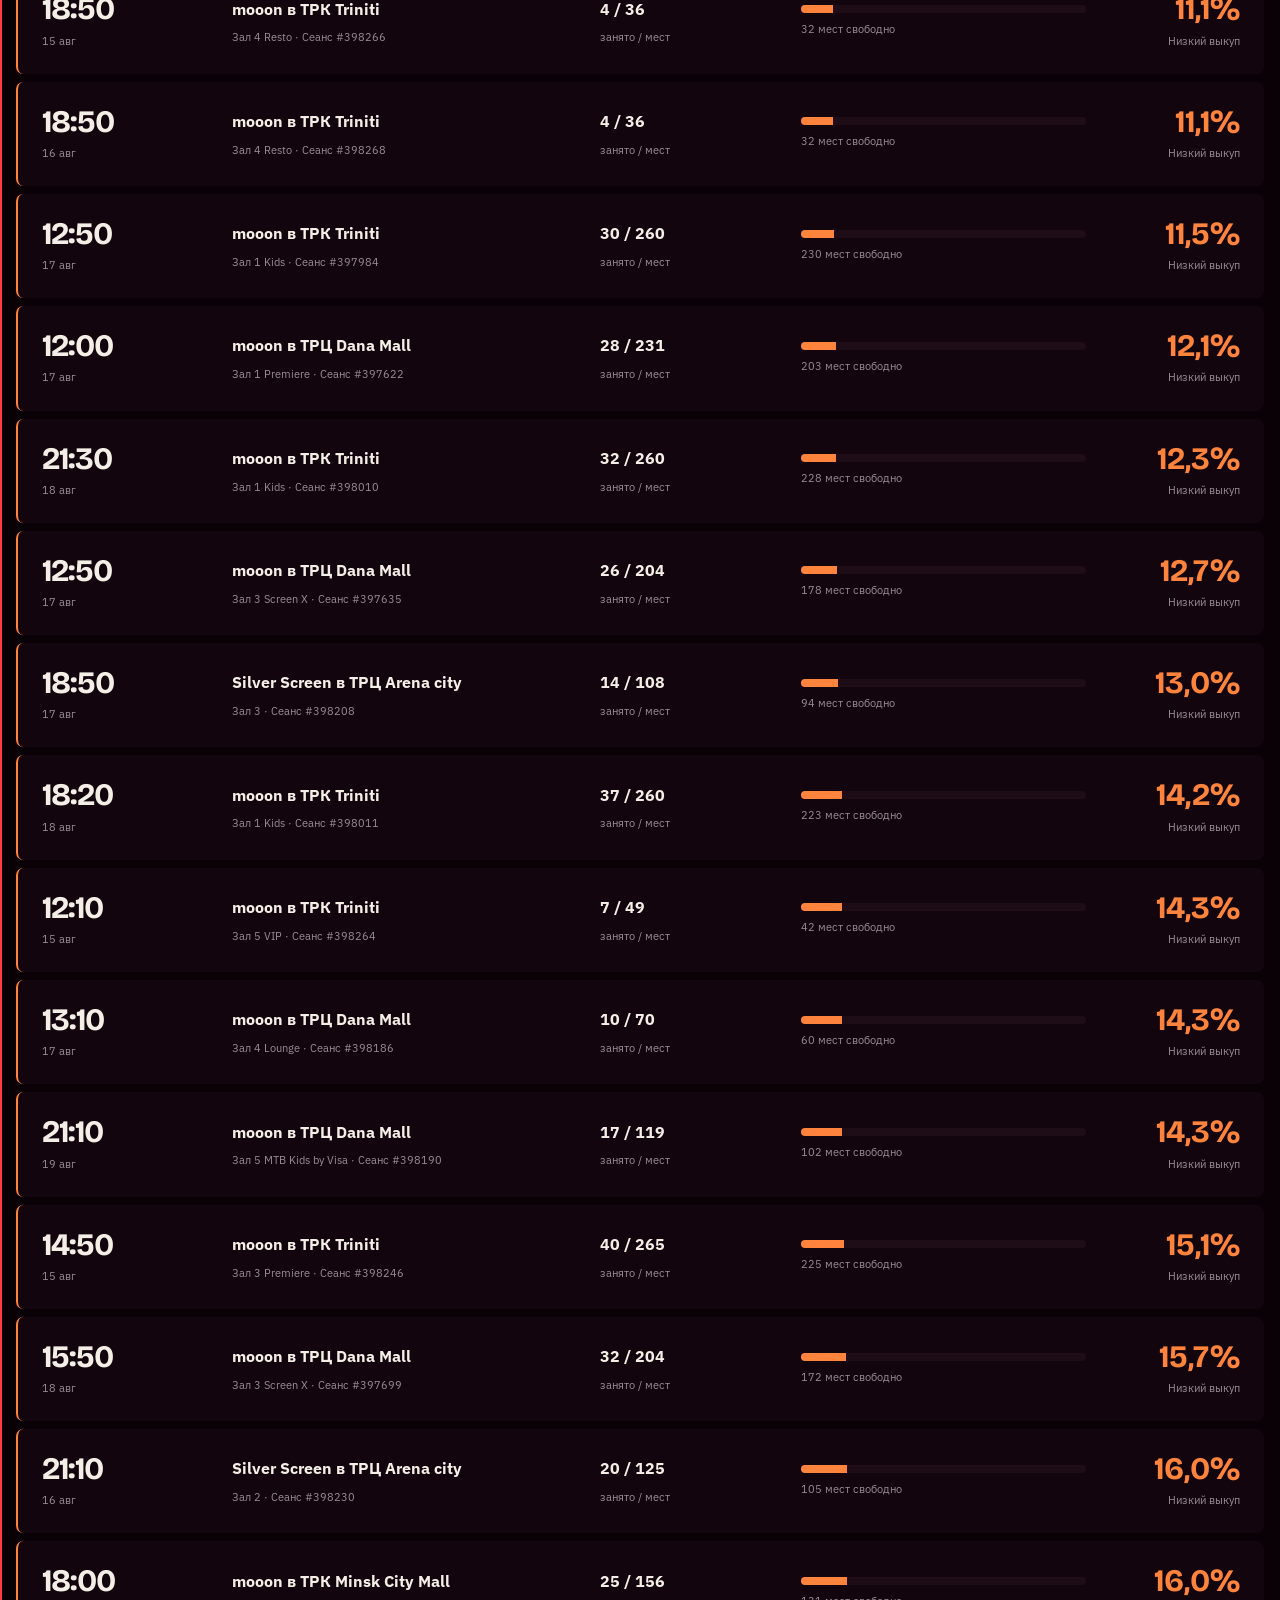
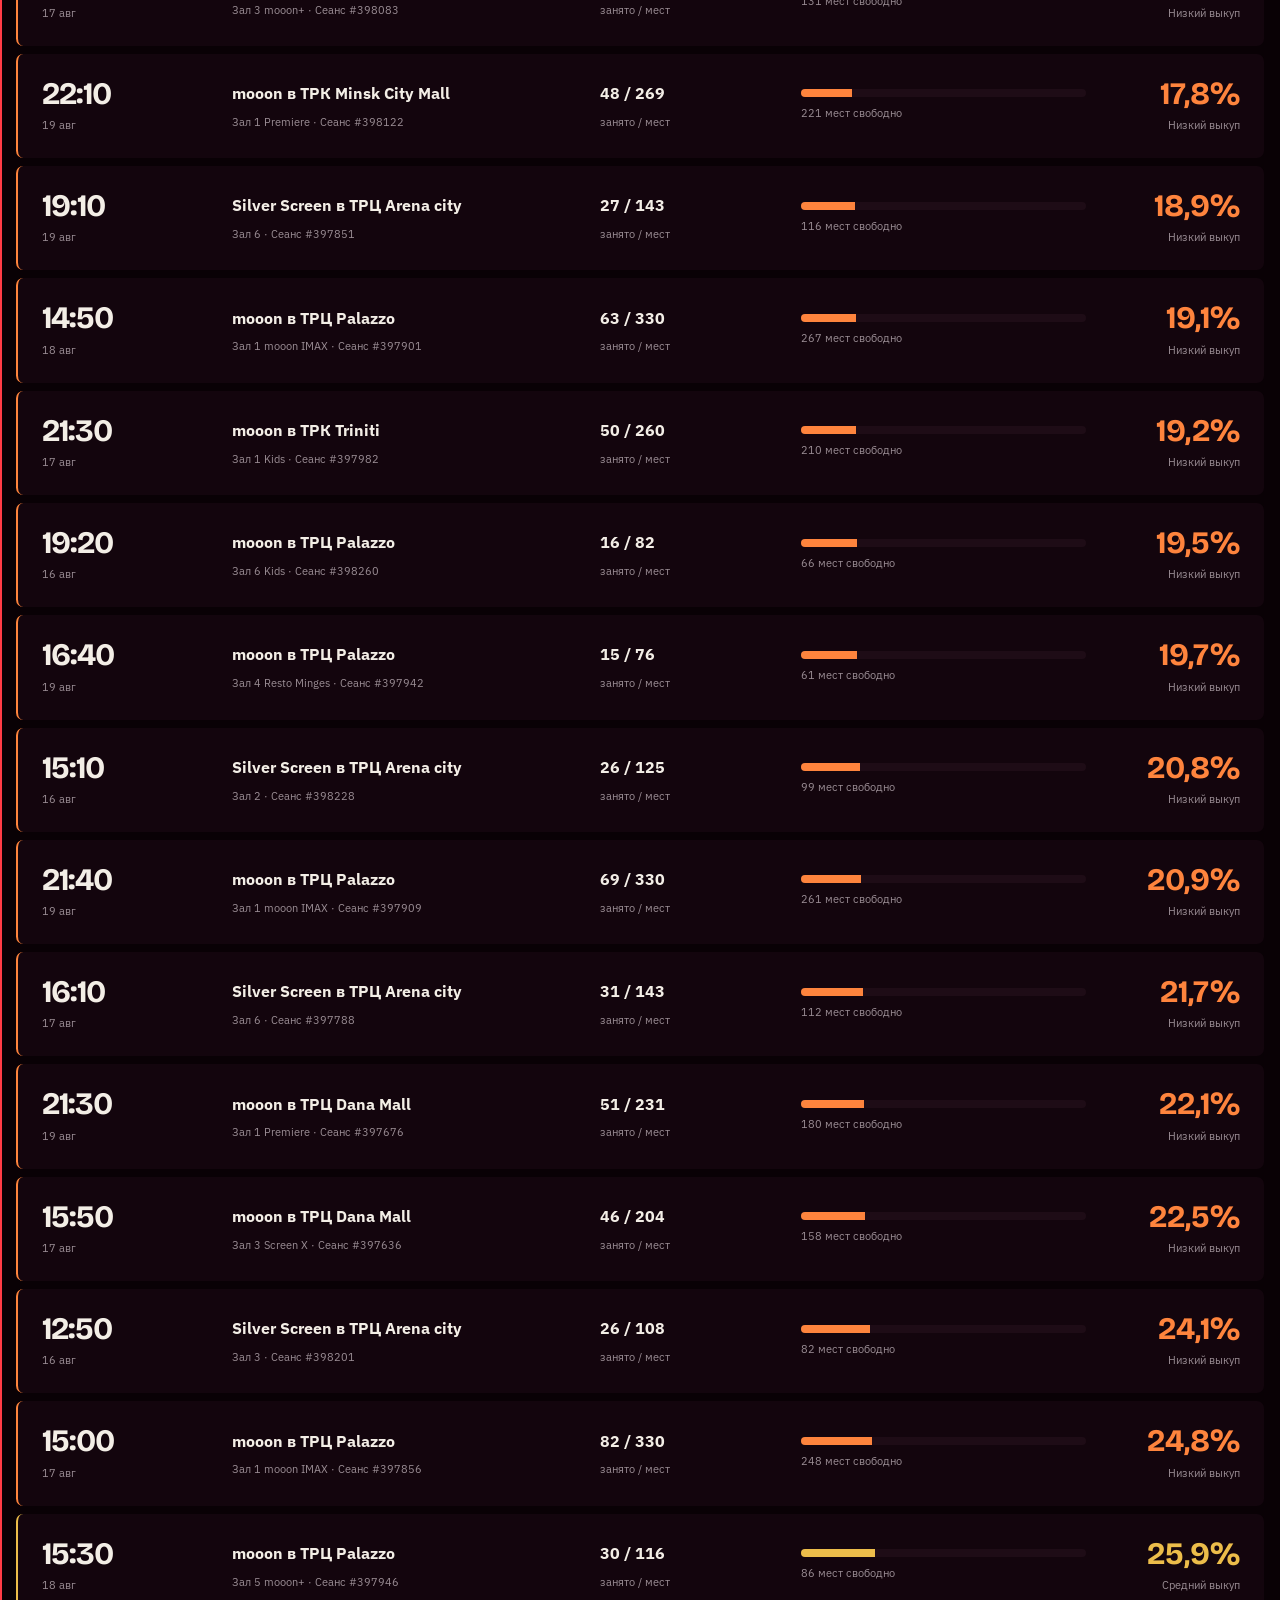
==== commit 7b4f28da: "Remove event code from header" ====
--- a/index.html
+++ b/index.html
@@ -12,7 +12,6 @@
     <header class="nav-edge">
       <a class="wordmark" href="#top" aria-label="mooon — мониторинг выкупа">
         <span class="wordmark__moon">mooon</span>
-        <span class="wordmark__report">capacity / 4480</span>
       </a>
       <div class="freshness" id="freshness" role="status" aria-live="polite">
         <i aria-hidden="true"></i>
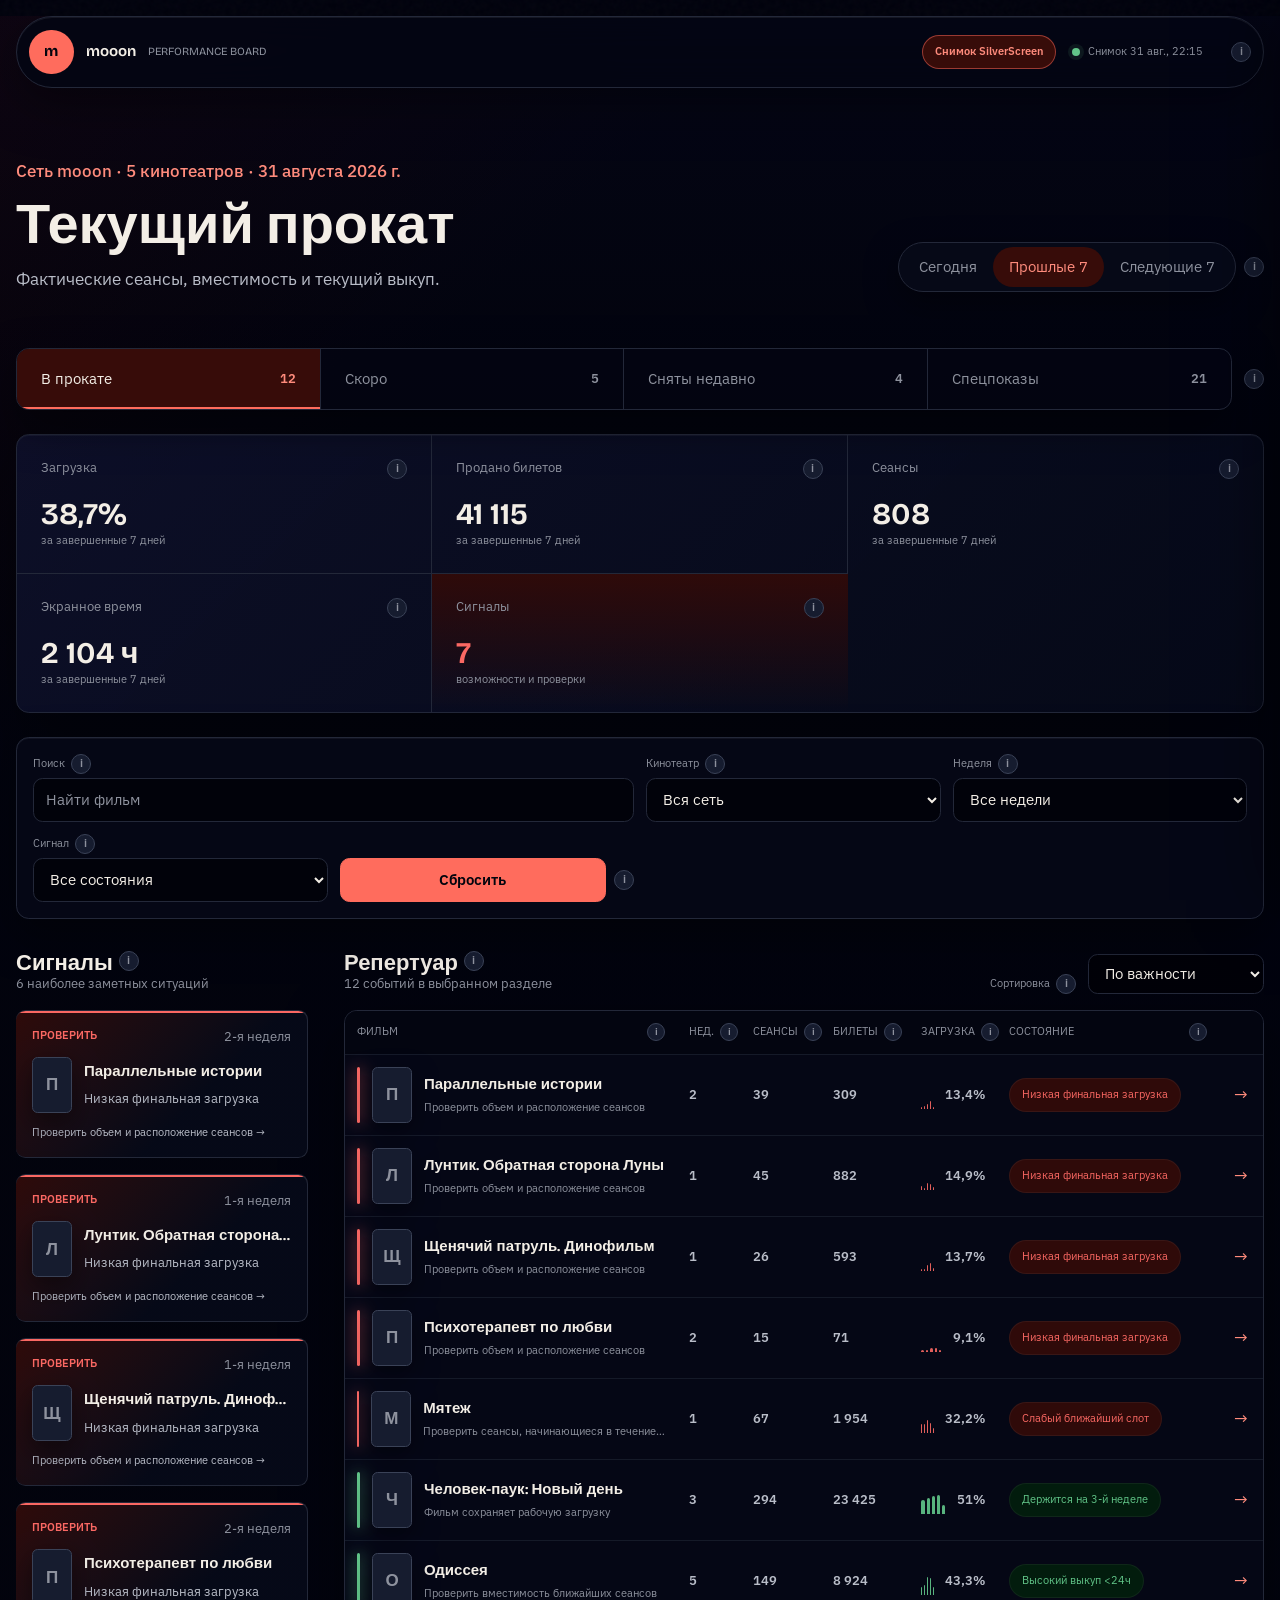
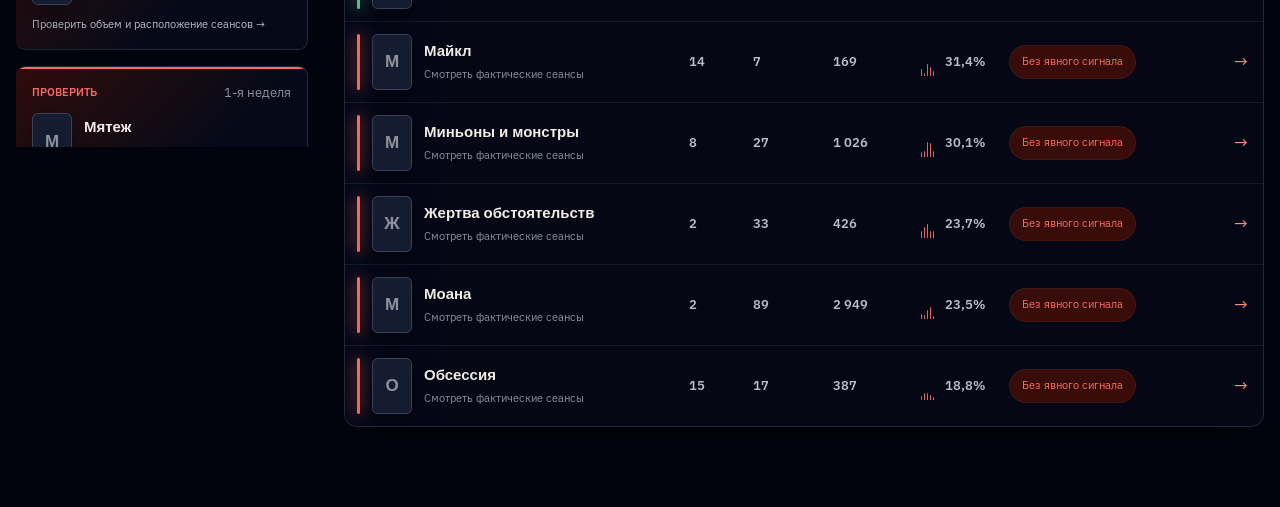
==== commit 1b75111b: "Publish performance board on custom domain" ====
--- a/index.html
+++ b/index.html
@@ -4,155 +4,200 @@
     <meta charset="utf-8">
     <meta name="viewport" content="width=device-width,initial-scale=1,viewport-fit=cover">
     <meta name="robots" content="noindex,nofollow,noarchive">
-    <meta name="theme-color" content="#100c12">
-    <title>Выкуп залов — Человек-паук: Новый день</title>
-    <link rel="stylesheet" href="styles.css">
+    <meta name="theme-color" content="#0d1019">
+    <link rel="icon" href="data:,">
+    <title>Current Performance Board · mooon</title>
+    <link rel="stylesheet" href="styles.css?v=20260901-help2">
+    <link rel="stylesheet" href="market-theme.css?v=20260901-help2">
+    <link rel="stylesheet" href="tooltips.css?v=20260901-help2">
   </head>
-  <body data-data-url="data/sessions.json">
-    <header class="nav-edge">
-      <a class="wordmark" href="#top" aria-label="mooon — мониторинг выкупа">
-        <span class="wordmark__moon">mooon</span>
+  <body data-data-url="data/board.json">
+    <header class="topbar">
+      <a class="brand" href="./" aria-label="mooon · Current Performance Board">
+        <strong>mooon</strong>
+        <span>Performance Board</span>
       </a>
-      <div class="freshness" id="freshness" role="status" aria-live="polite">
-        <i aria-hidden="true"></i>
-        <span>Загрузка данных…</span>
+      <div class="topbar__context">
+        <span class="demo-label">Снимок SilverScreen</span>
+        <span class="freshness" id="freshness"><i aria-hidden="true"></i><span>Загрузка данных…</span></span>
+        <button class="help-trigger" type="button" data-help="snapshot" aria-label="Справка о снимке данных">i</button>
       </div>
     </header>
 
-    <main id="top">
-      <section class="hero reveal" style="--i: 0">
-        <div class="hero__copy">
-          <p class="hero__scope">12 августа — 30 сентября · Event ID 4480</p>
-          <h1 id="event-name">Человек-паук:<br><span>Новый день</span></h1>
-          <p class="hero__lede">Почасовой контроль выкупа залов. Самые слабые сеансы всегда выше.</p>
-        </div>
-        <div class="web-mark" aria-hidden="true">
-          <svg viewBox="0 0 180 180">
-            <circle cx="90" cy="90" r="63"></circle>
-            <circle cx="90" cy="90" r="39"></circle>
-            <path d="M90 7v166M7 90h166M31 31l118 118M149 31L31 149"></path>
-          </svg>
-          <span>4480</span>
+    <main id="app" class="app-shell">
+      <section id="board-view" class="view" aria-labelledby="board-title">
+        <header class="page-head">
+          <div>
+            <p class="scope-line" id="scope-line">Сеть mooon · загрузка данных</p>
+            <h1 id="board-title">Текущий прокат</h1>
+            <p id="board-description">Фактические сеансы, вместимость и текущий выкуп.</p>
+          </div>
+          <div class="period-control">
+            <div class="period-switch" role="group" aria-label="Период отчета">
+              <button type="button" data-period="today">Сегодня</button>
+              <button class="is-active" type="button" data-period="7d">Прошлые 7</button>
+              <button type="button" data-period="next">Следующие 7</button>
+            </div>
+            <button class="help-trigger" type="button" data-help="period" aria-label="Справка о периоде отчета">i</button>
+          </div>
+        </header>
+
+        <div class="catalog-control">
+          <nav class="catalog-tabs" id="catalog-tabs" aria-label="Состояние репертуара"></nav>
+          <button class="help-trigger" type="button" data-help="catalog" aria-label="Справка о разделах репертуара">i</button>
+        </div>
+
+        <section class="metric-strip" id="network-metrics" aria-label="Сводка сети"></section>
+
+        <section class="filter-bar" aria-label="Фильтры репертуара">
+          <div class="filter-field search-field">
+            <div class="field-label"><label for="search-input">Поиск</label><button class="help-trigger" type="button" data-help="search" aria-label="Справка о поиске">i</button></div>
+            <input id="search-input" type="search" placeholder="Найти фильм">
+          </div>
+          <div class="filter-field">
+            <div class="field-label"><label for="cinema-filter">Кинотеатр</label><button class="help-trigger" type="button" data-help="cinema_filter" aria-label="Справка о фильтре кинотеатров">i</button></div>
+            <select id="cinema-filter"></select>
+          </div>
+          <div class="filter-field">
+            <div class="field-label"><label for="week-filter">Неделя</label><button class="help-trigger" type="button" data-help="week_filter" aria-label="Справка о прокатной неделе">i</button></div>
+            <select id="week-filter">
+              <option value="">Все недели</option>
+              <option value="1">Премьеры</option>
+              <option value="2">2-я неделя</option>
+              <option value="3+">3-я и позже</option>
+            </select>
+          </div>
+          <div class="filter-field">
+            <div class="field-label"><label for="signal-filter">Сигнал</label><button class="help-trigger" type="button" data-help="signal_filter" aria-label="Справка о фильтре сигналов">i</button></div>
+            <select id="signal-filter">
+              <option value="">Все состояния</option>
+              <option value="critical">Требует решения</option>
+              <option value="opportunity">Возможность</option>
+              <option value="watch">Наблюдать</option>
+              <option value="stable">Стабильно</option>
+            </select>
+          </div>
+          <div class="reset-control">
+            <button class="reset-button" id="reset-filters" type="button">Сбросить</button>
+            <button class="help-trigger" type="button" data-help="reset" aria-label="Справка о сбросе фильтров">i</button>
+          </div>
+        </section>
+
+        <div class="board-layout">
+          <aside class="decision-rail" aria-labelledby="decisions-title">
+            <header class="section-head section-head--compact">
+              <div>
+                <div class="section-title-row"><h2 id="decisions-title">Сигналы</h2><button class="help-trigger" type="button" data-help="signals_section" aria-label="Справка о сигналах">i</button></div>
+                <p id="decision-count">—</p>
+              </div>
+            </header>
+            <div id="decision-list" class="decision-list"></div>
+          </aside>
+
+          <section class="portfolio" aria-labelledby="portfolio-title">
+            <header class="section-head">
+              <div>
+                <div class="section-title-row"><h2 id="portfolio-title">Репертуар</h2><button class="help-trigger" type="button" data-help="portfolio_section" aria-label="Справка о репертуаре">i</button></div>
+                <p id="portfolio-count">—</p>
+              </div>
+              <div class="sort-control">
+                <div class="field-label"><label for="sort-filter">Сортировка</label><button class="help-trigger" type="button" data-help="sort" aria-label="Справка о сортировке">i</button></div>
+                <select id="sort-filter">
+                  <option value="priority">По важности</option>
+                  <option value="occupancy">По загрузке</option>
+                  <option value="tickets">По билетам</option>
+                  <option value="screenHours">По экранному времени</option>
+                </select>
+              </div>
+            </header>
+            <div class="portfolio-table" id="portfolio-table" aria-live="polite"></div>
+          </section>
         </div>
       </section>
 
-      <section class="summary reveal" style="--i: 1" aria-label="Сводка">
-        <article><span>Предстоящие</span><strong id="upcoming-count">—</strong><small>сеансов</small></article>
-        <article class="summary__alert"><span>Красная зона · 24 часа</span><strong id="red-zone-count">—</strong><small>выкуп до 5%</small></article>
-        <article><span>Продано вперёд</span><strong id="upcoming-sold">—</strong><small id="upcoming-capacity">билетов</small></article>
-        <article class="summary__past"><span>Прошедшие</span><strong id="past-count">—</strong><small>в выбранном окне</small></article>
-      </section>
-
-      <section class="legend reveal" style="--i: 2" aria-label="Шкала выкупа">
-        <span><i class="zone-dot zone-critical"></i>до 5% · красная зона</span>
-        <span><i class="zone-dot zone-low"></i>5,1–25% · низкий</span>
-        <span><i class="zone-dot zone-medium"></i>25,1–50% · средний</span>
-        <span><i class="zone-dot zone-strong"></i>выше 50% · высокий</span>
-      </section>
-
-      <section class="filters reveal" style="--i: 3" aria-labelledby="filters-title">
-        <div class="filters__heading">
-          <div>
-            <span>Срез отчёта</span>
-            <h2 id="filters-title">Фильтры</h2>
-          </div>
-          <div class="filters__status">
-            <strong id="filter-result" aria-live="polite">—</strong>
-            <button class="filters__toggle" id="filter-toggle" type="button" aria-expanded="true" aria-controls="filters-grid">Свернуть</button>
-          </div>
-        </div>
-        <div class="filters__grid" id="filters-grid">
-          <label class="filter-field filter-field--wide">
-            <span>Кинотеатр</span>
-            <select class="filter-control" id="filter-cinema">
-              <option value="">Все кинотеатры</option>
-            </select>
-          </label>
-          <label class="filter-field">
-            <span>Дата</span>
-            <select class="filter-control" id="filter-date">
-              <option value="">Все даты</option>
-            </select>
-          </label>
-          <label class="filter-field">
-            <span>Заполненность</span>
-            <select class="filter-control" id="filter-occupancy">
-              <option value="">Любая</option>
-              <option value="critical">До 5%</option>
-              <option value="low">5,1–25%</option>
-              <option value="medium">25,1–50%</option>
-              <option value="strong">Выше 50%</option>
-              <option value="full">Ровно 100%</option>
-            </select>
-          </label>
-          <label class="filter-field">
-            <span>Состояние</span>
-            <select class="filter-control" id="filter-state">
-              <option value="all">Все сеансы</option>
-              <option value="upcoming">Предстоящие</option>
-              <option value="past">Прошедшие</option>
-            </select>
-          </label>
-          <label class="filter-field">
-            <span>Сортировка</span>
-            <select class="filter-control" id="filter-sort">
-              <option value="weakest">Минимальный выкуп</option>
-              <option value="strongest">Максимальный выкуп</option>
-              <option value="time">По времени</option>
-            </select>
-          </label>
-          <label class="filter-field filter-field--search">
-            <span>Зал или № сеанса</span>
-            <input class="filter-control" id="filter-search" type="search" placeholder="Например, VIP или 397497">
-          </label>
-          <button class="filters__reset" id="filter-reset" type="button">Сбросить</button>
-        </div>
-      </section>
-
-      <nav class="mode-nav reveal" style="--i: 4" aria-label="Перейти к типу сеансов">
-        <a class="mode-nav__upcoming" href="#upcoming-section">Предстоящие <strong id="upcoming-nav-count">—</strong></a>
-        <a class="mode-nav__past" href="#past-section">Прошедшие <strong id="past-nav-count">—</strong></a>
-      </nav>
-
-      <section class="show-stage show-stage--upcoming reveal" id="upcoming-section" style="--i: 5" aria-labelledby="upcoming-title">
-        <header class="stage-heading">
-          <div>
-            <span class="stage-state"><i aria-hidden="true"></i>Продажи идут</span>
-            <h2 id="upcoming-title">Предстоящие сеансы</h2>
-          </div>
-          <p>По возрастанию выкупа · критичные наверху</p>
-        </header>
-        <div class="show-table" id="upcoming-list" aria-live="polite"></div>
-      </section>
-
-      <section class="show-stage show-stage--past reveal" id="past-section" style="--i: 6" aria-labelledby="past-title">
-        <header class="stage-heading">
-          <div>
-            <span class="stage-state">Архив проката</span>
-            <h2 id="past-title">Прошедшие сеансы</h2>
-          </div>
-          <p>Финальный выкуп · слабые результаты наверху</p>
-        </header>
-        <div class="show-table" id="past-list" aria-live="polite"></div>
+      <section id="film-view" class="view" hidden aria-labelledby="film-title">
+        <button class="back-button" id="back-to-board" type="button"><span aria-hidden="true">←</span> Весь репертуар</button>
+        <header class="film-head" id="film-head"></header>
+        <section class="metric-strip metric-strip--film" id="film-metrics" aria-label="Показатели фильма"></section>
+
+        <div class="film-layout">
+          <div class="film-primary">
+            <section class="analysis-section" aria-labelledby="trend-title">
+              <header class="section-head">
+                <div>
+                  <div class="section-title-row"><h2 id="trend-title">Финальная загрузка</h2><button class="help-trigger" type="button" data-help="trend_section" aria-label="Справка о графике загрузки">i</button></div>
+                  <p>Завершенные сеансы по дням</p>
+                </div>
+              </header>
+              <div class="trend-chart" id="trend-chart"></div>
+            </section>
+
+            <section class="analysis-section" aria-labelledby="cinema-title">
+              <header class="section-head">
+                <div>
+                  <div class="section-title-row"><h2 id="cinema-title">Где фильм работает</h2><button class="help-trigger" type="button" data-help="cinema_section" aria-label="Справка о сравнении кинотеатров">i</button></div>
+                  <p>Разница между площадками</p>
+                </div>
+              </header>
+              <div class="cinema-performance" id="cinema-performance"></div>
+            </section>
+          </div>
+
+          <aside class="evidence-panel" aria-labelledby="evidence-title">
+            <header class="section-head section-head--compact">
+              <div>
+                <div class="section-title-row"><h2 id="evidence-title">Вывод</h2><button class="help-trigger" type="button" data-help="evidence_section" aria-label="Справка об аналитическом выводе">i</button></div>
+                <p>Почему система это подсвечивает</p>
+              </div>
+            </header>
+            <div id="evidence-content"></div>
+          </aside>
+        </div>
+
+        <section class="analysis-section daypart-section" aria-labelledby="daypart-title">
+          <header class="section-head">
+            <div>
+              <div class="section-title-row"><h2 id="daypart-title">Спрос по времени</h2><button class="help-trigger" type="button" data-help="daypart_section" aria-label="Справка о спросе по времени">i</button></div>
+              <p>Загрузка и объем сеансов по частям дня</p>
+            </div>
+          </header>
+          <div class="daypart-grid" id="daypart-grid"></div>
+        </section>
+
+        <section class="analysis-section sessions-section" aria-labelledby="sessions-title">
+          <header class="section-head">
+            <div>
+              <div class="section-title-row"><h2 id="sessions-title">Все сеансы</h2><button class="help-trigger" type="button" data-help="sessions_section" aria-label="Справка о списке сеансов">i</button></div>
+              <p id="sessions-caption">—</p>
+            </div>
+            <div class="session-tab-control">
+              <div class="session-tabs" role="tablist" aria-label="Состояние сеансов">
+                <button class="is-active" type="button" data-session-state="all" role="tab">Все</button>
+                <button type="button" data-session-state="upcoming" role="tab">Предстоящие</button>
+                <button type="button" data-session-state="past" role="tab">Завершенные</button>
+              </div>
+              <button class="help-trigger" type="button" data-help="session_tabs" aria-label="Справка о переключателе сеансов">i</button>
+            </div>
+          </header>
+          <div class="session-table" id="session-table"></div>
+        </section>
       </section>
     </main>
 
-    <footer class="footer-inline">
-      <span>SilverScreen · mooon · обновление раз в час</span>
-    </footer>
-
-    <template id="show-row-template">
-      <article class="show-row">
-        <div class="show-row__time"><strong></strong><span></span></div>
-        <div class="show-row__hall"><strong></strong><span></span></div>
-        <div class="show-row__sales"><strong></strong><span></span></div>
-        <div class="show-row__meter" role="meter" aria-valuemin="0" aria-valuemax="100">
-          <div><i></i></div><span></span>
-        </div>
-        <div class="show-row__percent"><strong></strong><span></span></div>
-      </article>
-    </template>
-
-    <script src="app.js"></script>
+    <div class="drawer-backdrop" id="drawer-backdrop" hidden></div>
+    <aside class="session-drawer" id="session-drawer" aria-labelledby="drawer-title" aria-hidden="true" inert>
+      <header>
+        <div>
+          <span class="drawer-kicker">Разбор сеанса <button class="help-trigger" type="button" data-help="session_drawer" aria-label="Справка о разборе сеанса">i</button></span>
+          <h2 id="drawer-title">—</h2>
+        </div>
+        <button class="icon-button" id="close-drawer" type="button" aria-label="Закрыть">×</button>
+      </header>
+      <div id="drawer-content"></div>
+    </aside>
+
+    <div class="help-tooltip" id="help-tooltip" role="tooltip" hidden></div>
+
+    <script src="app.js?v=20260901-help2"></script>
   </body>
 </html>
--- a/styles.css
+++ b/styles.css
@@ -1,293 +1,321 @@
-/* Hallmark · pre-emit critique: P5 H5 E5 S5 R4 V5 */
-/* Hallmark · genre: atmospheric · macrostructure: Workbench · theme: Midnight · tone: cinematic technical · anchor hue: red · enrichment: none · nav: N9 · footer: Ft2 · contrast: pass (40–41) · slop: pass (42–45) · honest: pass (46) · chrome: pass (47) · tokens: pass (48) · responsive: pass (49) · icons: pass (30) · mobile: pass (34, 49, 50–57) */
+/* Hallmark · pre-emit critique: P5 H5 E5 S5 R5 V5 */
+/* Hallmark · genre: modern-minimal · macrostructure: Index-first control room · theme: operational ledger · tone: precise · anchor hue: cobalt · enrichment: none · nav: N9 · footer: none · contrast: pass (40–41) · slop: pass (42–45) · honest: pass (46, SilverScreen snapshot) · chrome: pass (47) · tokens: pass (48) · responsive: pass (34, 49–57) */
 @import url("tokens.css");
 
 * { box-sizing: border-box; }
 [hidden] { display: none !important; }
 html, body { overflow-x: clip; }
-html { scroll-behavior: smooth; }
+html { min-width: 0; background: var(--color-paper); }
 body {
-  min-width: 320px;
   margin: 0;
-  background:
-    radial-gradient(circle at 82% 2%, var(--color-glow), var(--color-transparent) 30rem),
-    var(--color-paper);
   color: var(--color-ink);
-  font: 400 var(--text-base)/1.55 var(--font-body);
+  background: var(--color-paper);
+  font: 400 var(--text-base)/1.45 var(--font-body);
   text-rendering: optimizeLegibility;
 }
-body::before {
-  content: "";
-  position: fixed;
-  inset: 0;
-  z-index: calc(var(--z-base) * -1);
-  pointer-events: none;
-  opacity: 0.14;
-  background-image: url("data:image/svg+xml,%3Csvg viewBox='0 0 180 180' xmlns='http://www.w3.org/2000/svg'%3E%3Cfilter id='n'%3E%3CfeTurbulence type='fractalNoise' baseFrequency='.9' numOctaves='2' stitchTiles='stitch'/%3E%3C/filter%3E%3Crect width='100%25' height='100%25' filter='url(%23n)' opacity='.16'/%3E%3C/svg%3E");
-}
-a { color: inherit; text-decoration: none; }
-h1, h2, p { margin-top: 0; }
-strong, .show-row { font-variant-numeric: tabular-nums lining-nums; }
-:focus-visible { outline: var(--rule-strong) solid var(--color-focus); outline-offset: var(--space-3xs); }
-
-.nav-edge {
+button, input, select { font: inherit; }
+button, select { cursor: pointer; }
+button:disabled, input:disabled, select:disabled { cursor: not-allowed; opacity: 0.55; }
+button:focus-visible, input:focus-visible, select:focus-visible, [tabindex]:focus-visible {
+  outline: var(--rule-strong) solid var(--color-focus);
+  outline-offset: var(--space-3xs);
+}
+h1, h2, h3, p { margin-top: 0; }
+h1, h2, h3 { min-width: 0; overflow-wrap: anywhere; font-style: normal; }
+button { min-height: 2.75rem; transition: transform var(--dur-micro) var(--ease-out); }
+button:active { transform: translateY(1px); }
+button:disabled:active { transform: none; }
+.sr-only { position: absolute; width: 1px; height: 1px; padding: 0; margin: -1px; overflow: clip; clip-path: inset(50%); white-space: nowrap; border: 0; }
+.view { animation: view-in var(--dur-medium) var(--ease-out) both; }
+
+.topbar {
   position: sticky;
   top: 0;
-  z-index: var(--z-sticky-nav);
+  z-index: var(--z-sticky);
+  height: var(--topbar-height);
   display: flex;
+  align-items: center;
   justify-content: space-between;
-  align-items: center;
-  min-height: 4.75rem;
-  padding: var(--space-sm) max(var(--space-sm), calc((100% - 86rem) / 2));
-  background: var(--color-overlay);
-  border-bottom: var(--rule-thin) solid var(--color-rule-soft);
-  backdrop-filter: blur(18px);
-}
-.wordmark { display: flex; align-items: baseline; gap: var(--space-xs); white-space: nowrap; }
-.wordmark__moon { font: 700 var(--text-md)/1 var(--font-display); letter-spacing: -0.06em; }
-.wordmark__report { color: var(--color-muted); font-size: var(--text-xs); letter-spacing: 0.08em; text-transform: uppercase; }
-.wordmark:active { transform: translateY(1px); }
-.wordmark[aria-disabled="true"], .mode-nav a[aria-disabled="true"] { opacity: 0.5; cursor: not-allowed; pointer-events: none; }
-.wordmark[data-state="loading"], .mode-nav a[data-state="loading"] { opacity: 0.72; cursor: wait; }
-.wordmark[data-state="error"], .mode-nav a[data-state="error"] { color: var(--color-critical); }
-.wordmark[data-state="success"], .mode-nav a[data-state="success"] { color: var(--color-strong); }
-.freshness { display: flex; align-items: center; gap: var(--space-xs); min-width: 0; color: var(--color-muted); font-size: var(--text-sm); }
-.freshness i { width: var(--space-2xs); height: var(--space-2xs); flex: 0 0 auto; border-radius: 50%; background: var(--color-strong); }
-.freshness.is-stale i, .freshness.is-error i { background: var(--color-critical); }
-.freshness span { overflow: hidden; text-overflow: ellipsis; white-space: nowrap; }
-
-main, .footer-inline { width: min(calc(100% - 2rem), 86rem); margin-inline: auto; }
-.hero {
-  min-height: 30rem;
-  padding: clamp(3rem, 6vw, 5rem) 0 clamp(4rem, 8vw, 6rem);
-  display: grid;
-  grid-template-columns: minmax(0, 1.4fr) minmax(12rem, 0.6fr);
-  align-items: end;
-  gap: var(--space-xl);
-}
-.hero__copy { min-width: 0; }
-.hero__scope { margin-bottom: var(--space-md); color: var(--color-accent-bright); font-size: var(--text-sm); }
-h1, h2 { min-width: 0; overflow-wrap: anywhere; }
-h1 {
-  max-width: 11ch;
-  margin-bottom: var(--space-md);
-  font: 800 var(--text-display)/0.88 var(--font-display);
-  letter-spacing: -0.065em;
-  overflow-wrap: anywhere;
-}
-h1 span { color: var(--color-accent-bright); }
-.hero__lede { max-width: 48ch; margin-bottom: 0; color: var(--color-ink-soft); font-size: var(--text-md); }
-.web-mark { position: relative; justify-self: end; width: min(20rem, 100%); aspect-ratio: 1; color: var(--color-rule); }
-.web-mark svg { width: 100%; height: 100%; fill: none; stroke: currentColor; stroke-width: 1; }
-.web-mark span { position: absolute; inset: 0; display: grid; place-items: center; color: var(--color-ink); font: 700 var(--text-xl)/1 var(--font-display); }
-
-.summary {
-  display: grid;
-  grid-template-columns: 1.2fr 1.35fr 1.2fr 0.9fr;
-  border-top: var(--rule-strong) solid var(--color-rule);
+  gap: var(--space-md);
+  padding-inline: max(var(--space-sm), calc((100% - var(--content-max)) / 2));
+  background: var(--color-paper-raised);
   border-bottom: var(--rule-thin) solid var(--color-rule);
 }
-.summary article { min-width: 0; padding: var(--space-lg) var(--space-md); border-right: var(--rule-thin) solid var(--color-rule); }
-.summary article:first-child { padding-left: 0; }
-.summary article:last-child { border-right: 0; }
-.summary span, .summary small { display: block; color: var(--color-muted); }
-.summary span { margin-bottom: var(--space-xs); font-size: var(--text-sm); }
-.summary strong { display: block; margin-bottom: var(--space-2xs); font: 700 clamp(2rem, 4vw, 4rem)/0.95 var(--font-display); letter-spacing: -0.05em; }
-.summary__alert strong { color: var(--color-accent-bright); }
-.summary__past { opacity: 0.68; }
-.summary small { font-size: var(--text-xs); }
-
-.legend { display: flex; flex-wrap: wrap; gap: var(--space-sm) var(--space-lg); padding: var(--space-md) 0 var(--space-2xl); color: var(--color-muted); font-size: var(--text-sm); }
-.legend span { display: inline-flex; align-items: center; gap: var(--space-2xs); }
-.zone-dot { width: var(--space-2xs); height: var(--space-2xs); border-radius: 50%; }
-.zone-critical { background: var(--color-critical); }
-.zone-low { background: var(--color-low); }
-.zone-medium { background: var(--color-medium); }
-.zone-strong { background: var(--color-strong); }
-
-.filters {
-  position: sticky;
-  top: 5.5rem;
-  z-index: var(--z-sticky);
-  margin-bottom: var(--space-xl);
-  padding: var(--space-lg);
-  background: linear-gradient(110deg, var(--color-paper-2), var(--color-paper-deep));
-  border: var(--rule-thin) solid var(--color-rule);
-  border-left: var(--rule-strong) solid var(--color-accent);
-  border-radius: var(--radius-sm);
-  box-shadow: 0 1rem 2.5rem var(--color-paper-deep);
-  max-height: calc(100vh - 6.5rem);
-  overflow-y: auto;
-  scrollbar-width: thin;
-}
-.filters__heading { display: flex; align-items: end; justify-content: space-between; gap: var(--space-md); margin-bottom: var(--space-md); }
-.filters__heading span, .filter-field > span { color: var(--color-muted); font-size: var(--text-xs); letter-spacing: 0.06em; text-transform: uppercase; }
-.filters__heading h2 { margin: var(--space-3xs) 0 0; font: 700 var(--text-xl)/1 var(--font-display); letter-spacing: -0.04em; }
-.filters__heading strong { color: var(--color-accent-bright); font-size: var(--text-sm); }
-.filters__status { display: flex; align-items: center; gap: var(--space-sm); }
-.filters__toggle { min-height: 2.25rem; padding: 0 var(--space-sm); background: var(--color-paper-3); color: var(--color-ink-soft); border: var(--rule-thin) solid var(--color-rule); border-radius: var(--radius-sm); font: 600 var(--text-xs)/1 var(--font-body); cursor: pointer; }
-.filters__toggle:hover { color: var(--color-ink); border-color: var(--color-accent); }
-.filters.is-collapsed { padding-block: var(--space-sm); }
-.filters.is-collapsed .filters__heading { align-items: center; margin-bottom: 0; }
-.filters.is-collapsed .filters__grid { display: none; }
-.filters__grid { display: grid; grid-template-columns: repeat(12, minmax(0, 1fr)); gap: var(--space-xs); }
-.filter-field { grid-column: span 2; display: grid; gap: var(--space-2xs); min-width: 0; }
-.filter-field--wide { grid-column: span 3; }
-.filter-field--search { grid-column: span 9; }
-.filter-control {
-  width: 100%;
-  min-width: 0;
-  min-height: 2.9rem;
-  padding: 0 var(--space-sm);
-  background: var(--color-paper-3);
-  color: var(--color-ink);
-  border: var(--rule-thin) solid var(--color-rule);
-  border-radius: var(--radius-sm);
-  font: 500 var(--text-sm)/1 var(--font-body);
-}
-.filter-control:hover { border-color: var(--color-quiet); }
-.filter-control:focus { border-color: var(--color-accent-bright); outline: none; box-shadow: 0 0 0 2px var(--color-accent-soft); }
-.filter-control::placeholder { color: var(--color-quiet); }
-.filters__reset {
-  grid-column: span 3;
-  align-self: end;
-  min-height: 2.9rem;
-  padding: 0 var(--space-sm);
-  background: transparent;
-  color: var(--color-ink-soft);
-  border: var(--rule-thin) solid var(--color-rule);
-  border-radius: var(--radius-sm);
-  font: 600 var(--text-sm)/1 var(--font-body);
-  cursor: pointer;
-}
-.filters__reset:hover { color: var(--color-ink); border-color: var(--color-accent); }
-.filters__reset:active { transform: translateY(1px); }
-
-.mode-nav {
-  position: relative;
-  z-index: var(--z-base);
-  display: grid;
-  grid-template-columns: repeat(2, minmax(0, 1fr));
-  width: min(32rem, 100%);
-  margin: 0 0 var(--space-xl) auto;
-  padding: var(--space-3xs);
-  background: var(--color-overlay);
-  border: var(--rule-thin) solid var(--color-rule);
-  border-radius: var(--radius-sm);
-  backdrop-filter: blur(18px);
-}
-.mode-nav a { display: flex; align-items: center; justify-content: space-between; min-height: 2.75rem; padding: 0 var(--space-sm); color: var(--color-muted); line-height: 1; white-space: nowrap; border-radius: var(--radius-sm); transition: color var(--dur-micro) var(--ease-out), background-color var(--dur-micro) var(--ease-out), transform var(--dur-micro) var(--ease-out); }
-.mode-nav a:focus-visible { color: var(--color-ink); background: var(--color-paper-3); }
-.mode-nav a:active { transform: translateY(1px); }
-.mode-nav__upcoming strong { color: var(--color-accent-bright); }
-.mode-nav__past { opacity: 0.78; }
-
-.show-stage { margin-bottom: var(--space-3xl); }
-.show-stage { scroll-margin-top: 10rem; }
-.show-stage--upcoming { position: relative; }
-.show-stage--upcoming::before { content: ""; position: absolute; top: 0; bottom: 0; left: calc(var(--space-sm) * -1); width: var(--rule-strong); background: var(--color-accent); }
-.show-stage--past { padding-top: var(--space-xl); border-top: var(--rule-thin) solid var(--color-rule-soft); color: var(--color-ink-soft); }
-.stage-heading { display: flex; align-items: end; justify-content: space-between; gap: var(--space-lg); margin-bottom: var(--space-md); }
-.stage-heading h2 { margin: var(--space-xs) 0 0; font: 700 var(--text-2xl)/1 var(--font-display); letter-spacing: -0.045em; }
-.stage-heading p { max-width: 28ch; margin-bottom: 0; color: var(--color-muted); text-align: right; }
-.stage-state { display: inline-flex; align-items: center; gap: var(--space-2xs); color: var(--color-muted); font-size: var(--text-sm); }
-.show-stage--upcoming .stage-state { color: var(--color-accent-bright); }
-.stage-state i { width: var(--space-2xs); height: var(--space-2xs); border-radius: 50%; background: var(--color-accent); }
-
-.show-table { display: grid; gap: var(--space-2xs); }
-.show-row {
-  display: grid;
-  grid-template-columns: minmax(8rem, 0.7fr) minmax(14rem, 1.45fr) minmax(8rem, 0.75fr) minmax(10rem, 1.2fr) minmax(7rem, 0.55fr);
-  align-items: center;
-  gap: var(--space-md);
-  min-height: 6.25rem;
-  padding: var(--space-md);
-  background: var(--color-paper-2);
-  border-left: var(--rule-strong) solid var(--zone-color, var(--color-rule));
-  border-radius: var(--radius-sm);
-}
-.show-stage--past .show-row { background: var(--color-paper-past); border-left-color: var(--color-rule); }
-.show-row > div { min-width: 0; }
-.show-row strong, .show-row span { display: block; }
-.show-row__time strong { font: 700 var(--text-xl)/1 var(--font-display); letter-spacing: -0.035em; }
-.show-row__time span, .show-row__hall span, .show-row__sales span { margin-top: var(--space-2xs); color: var(--color-muted); font-size: var(--text-xs); }
-.show-row__hall strong, .show-row__sales strong { overflow: hidden; text-overflow: ellipsis; white-space: nowrap; }
-.show-row__meter > div { height: var(--space-2xs); overflow: clip; background: var(--color-paper-3); border-radius: var(--radius-pill); }
-.show-row__meter i { display: block; width: var(--meter, 0%); height: 100%; background: var(--zone-color, var(--color-muted)); transform-origin: left; }
-.show-row__meter > span { margin-top: var(--space-2xs); color: var(--color-muted); font-size: var(--text-xs); }
-.show-row__percent { text-align: right; }
-.show-row__percent strong { color: var(--zone-color, var(--color-ink)); font: 700 var(--text-xl)/1 var(--font-display); }
-.show-stage--past .show-row__percent strong { color: var(--color-ink-soft); }
-.show-row__percent span { margin-top: var(--space-2xs); color: var(--color-muted); font-size: var(--text-xs); }
-.empty-state { padding: var(--space-xl); background: var(--color-paper-2); color: var(--color-muted); border-radius: var(--radius-sm); }
+.brand { display: flex; align-items: baseline; gap: var(--space-xs); color: inherit; text-decoration: none; white-space: nowrap; }
+.brand strong { font: 800 var(--text-lg)/1 var(--font-display); }
+.brand span { color: var(--color-muted); font-size: var(--text-sm); }
+.topbar__context { display: flex; align-items: center; gap: var(--space-sm); min-width: 0; }
+.demo-label { padding: var(--space-3xs) var(--space-2xs); color: var(--color-accent-strong); background: var(--color-accent-soft); border: var(--rule-thin) solid var(--color-accent); border-radius: var(--radius-xs); font: 600 var(--text-xs)/1.4 var(--font-data); white-space: nowrap; }
+.freshness { display: flex; align-items: center; gap: var(--space-2xs); color: var(--color-muted); font-size: var(--text-sm); white-space: nowrap; }
+.freshness i { width: 0.5rem; height: 0.5rem; border-radius: 50%; background: var(--color-positive); }
+.freshness.is-error i { background: var(--color-critical); }
+
+.app-shell { width: min(calc(100% - 2rem), var(--content-max)); margin-inline: auto; padding: var(--space-xl) 0 var(--space-2xl); }
+.page-head { display: flex; align-items: end; justify-content: space-between; gap: var(--space-lg); margin-bottom: var(--space-lg); }
+.page-head h1 { margin-bottom: var(--space-2xs); font: 750 var(--text-2xl)/1 var(--font-display); }
+.page-head p { margin-bottom: 0; color: var(--color-muted); }
+.scope-line { margin-bottom: var(--space-xs) !important; color: var(--color-accent-strong) !important; font: 600 var(--text-xs)/1.3 var(--font-data); text-transform: uppercase; }
+.period-switch, .session-tabs { display: inline-grid; grid-auto-flow: column; padding: var(--space-3xs); background: var(--color-paper-muted); border: var(--rule-thin) solid var(--color-rule); border-radius: var(--radius-sm); }
+.period-switch button, .session-tabs button { min-height: 2.25rem; padding: 0 var(--space-sm); color: var(--color-muted); background: var(--color-transparent); border: 0; border-radius: var(--radius-xs); white-space: nowrap; transition: background-color var(--dur-short) var(--ease-out), color var(--dur-short) var(--ease-out), transform var(--dur-micro) var(--ease-out); }
+.period-switch button:hover, .session-tabs button:hover { color: var(--color-ink); }
+.period-switch button:active, .session-tabs button:active { transform: translateY(1px); }
+.period-switch button.is-active, .session-tabs button.is-active { color: var(--color-ink); background: var(--color-paper-raised); box-shadow: 0 1px 3px var(--color-shadow); }
+
+.catalog-tabs { display: grid; grid-template-columns: repeat(4, minmax(0, 1fr)); margin-bottom: var(--space-lg); border-top: var(--rule-thin) solid var(--color-rule); border-bottom: var(--rule-thin) solid var(--color-rule); }
+.catalog-tab { display: flex; align-items: center; justify-content: space-between; gap: var(--space-sm); min-width: 0; padding: var(--space-sm); color: var(--color-muted); background: var(--color-transparent); border: 0; border-right: var(--rule-thin) solid var(--color-rule); white-space: nowrap; }
+.catalog-tab:last-child { border-right: 0; }
+.catalog-tab:hover { color: var(--color-ink); background: var(--color-paper-muted); }
+.catalog-tab.is-active { color: var(--color-accent-strong); background: var(--color-accent-soft); box-shadow: inset 0 calc(var(--rule-strong) * -1) 0 var(--color-accent); }
+.catalog-tab strong { font: 600 var(--text-sm)/1 var(--font-data); }
+
+.metric-strip { display: grid; grid-template-columns: repeat(5, minmax(0, 1fr)); margin-bottom: var(--space-lg); background: var(--color-paper-raised); border: var(--rule-thin) solid var(--color-rule); }
+.metric { min-width: 0; padding: var(--space-md); border-right: var(--rule-thin) solid var(--color-rule); }
+.metric:last-child { border-right: 0; }
+.metric-strip > .empty-state { grid-column: 1 / -1; }
+.metric span, .metric small { display: block; color: var(--color-muted); }
+.metric span { margin-bottom: var(--space-xs); font-size: var(--text-sm); }
+.metric strong { display: block; margin-bottom: var(--space-3xs); font: 700 var(--text-xl)/1 var(--font-data); letter-spacing: 0; }
+.metric small { font-size: var(--text-xs); }
+.metric--critical strong { color: var(--color-critical); }
+
+.filter-bar { display: grid; grid-template-columns: minmax(13rem, 1.5fr) repeat(3, minmax(10rem, 0.8fr)) auto; align-items: end; gap: var(--space-xs); margin-bottom: var(--space-lg); padding: var(--space-sm); background: var(--color-paper-muted); border-top: var(--rule-thin) solid var(--color-rule); border-bottom: var(--rule-thin) solid var(--color-rule); }
+.filter-bar label { display: grid; gap: var(--space-3xs); min-width: 0; }
+.filter-bar label > span { color: var(--color-muted); font-size: var(--text-xs); }
+.filter-bar input, .filter-bar select, .sort-control select { width: 100%; min-width: 0; height: 2.75rem; padding: 0 var(--space-xs); color: var(--color-ink); background: var(--color-paper-raised); border: var(--rule-thin) solid var(--color-rule-strong); border-radius: var(--radius-sm); }
+.filter-bar input:hover, .filter-bar select:hover, .sort-control select:hover { border-color: var(--color-accent); }
+.search-field { align-self: end; }
+.reset-button { padding: 0 var(--space-sm); color: var(--color-ink-soft); background: var(--color-transparent); border: var(--rule-thin) solid var(--color-rule-strong); border-radius: var(--radius-sm); white-space: nowrap; transition: border-color var(--dur-short) var(--ease-out), color var(--dur-short) var(--ease-out), transform var(--dur-micro) var(--ease-out); }
+.reset-button:hover { color: var(--color-accent-strong); border-color: var(--color-accent); }
+.reset-button:active { transform: translateY(1px); }
+
+.board-layout { display: grid; grid-template-columns: var(--rail-width) minmax(0, 1fr); align-items: start; gap: var(--space-lg); }
+.decision-rail { position: sticky; top: calc(var(--topbar-height) + var(--space-sm)); max-height: calc(100vh - var(--topbar-height) - var(--space-lg)); overflow: auto; padding-right: var(--space-xs); scrollbar-width: thin; }
+.section-head { display: flex; align-items: end; justify-content: space-between; gap: var(--space-md); margin-bottom: var(--space-sm); }
+.section-head h2 { margin-bottom: var(--space-3xs); font: 700 var(--text-lg)/1.1 var(--font-display); }
+.section-head p { margin-bottom: 0; color: var(--color-muted); font-size: var(--text-sm); }
+.section-head--compact h2 { font-size: var(--text-md); }
+.decision-list { display: grid; gap: var(--space-xs); }
+.decision-item { width: 100%; min-height: 0; padding: var(--space-sm); text-align: left; color: var(--color-ink); background: var(--color-paper-raised); border: var(--rule-thin) solid var(--color-rule); border-left: var(--rule-strong) solid var(--signal-color); border-radius: var(--radius-sm); transition: border-color var(--dur-short) var(--ease-out), transform var(--dur-micro) var(--ease-out); }
+.decision-item:hover { border-color: var(--signal-color); }
+.decision-item:active { transform: translateY(1px); }
+.decision-item__meta { display: flex; align-items: center; justify-content: space-between; gap: var(--space-sm); margin-bottom: var(--space-xs); }
+.decision-item__meta span { color: var(--signal-color); font: 600 var(--text-xs)/1.2 var(--font-data); text-transform: uppercase; }
+.decision-item__meta small { color: var(--color-muted); }
+.decision-item__body { display: flex; align-items: center; gap: var(--space-xs); min-width: 0; margin-bottom: var(--space-xs); }
+.decision-item__copy { min-width: 0; }
+.decision-item__copy strong, .decision-item__copy > span { display: block; overflow: hidden; text-overflow: ellipsis; }
+.decision-item__copy strong { margin-bottom: var(--space-2xs); font-size: var(--text-base); white-space: nowrap; }
+.decision-item__copy > span { color: var(--color-ink-soft); font-size: var(--text-sm); white-space: nowrap; }
+.decision-item__action { color: var(--color-muted); font-size: var(--text-xs); }
+
+.poster { position: relative; flex: 0 0 auto; display: inline-grid; place-items: center; overflow: hidden; color: var(--color-muted); background: var(--color-paper-strong); border: var(--rule-thin) solid var(--color-rule); border-radius: var(--radius-xs); }
+.poster--small { width: 2.5rem; height: 3.5rem; }
+.poster--large { width: 6.75rem; height: 9.5rem; }
+.poster__fallback { font: 700 var(--text-md)/1 var(--font-display); }
+.poster img { position: absolute; inset: 0; width: 100%; height: 100%; object-fit: cover; }
+
+.portfolio { min-width: 0; }
+.sort-control { display: flex; align-items: center; gap: var(--space-xs); }
+.sort-control span { color: var(--color-muted); font-size: var(--text-xs); }
+.sort-control select { width: 11rem; height: 2.5rem; }
+.portfolio-table { min-width: 0; background: var(--color-paper-raised); border: var(--rule-thin) solid var(--color-rule); }
+.table-row { display: grid; grid-template-columns: minmax(13rem, 1.7fr) 4.5rem 5.5rem 6.5rem 6.5rem 5.5rem minmax(8.5rem, 1fr) 2.75rem; align-items: center; min-height: 4.75rem; border-bottom: var(--rule-thin) solid var(--color-rule); }
+.table-row:last-child { border-bottom: 0; }
+.table-row--head { min-height: 2.75rem; color: var(--color-muted); background: var(--color-paper-muted); font-size: var(--text-xs); }
+.table-row > * { min-width: 0; padding: var(--space-xs); }
+.table-row--film { position: relative; cursor: pointer; transition: background-color var(--dur-short) var(--ease-out); }
+.table-row--film:hover, .table-row--film:focus-visible { background: var(--color-accent-soft); }
+.film-cell { display: flex; align-items: center; gap: var(--space-xs); }
+.signal-bar { width: 0.25rem; align-self: stretch; min-height: 2.5rem; background: var(--signal-color); border-radius: var(--radius-xs); }
+.film-cell > div { min-width: 0; }
+.film-cell strong, .film-cell > div > span { display: block; overflow: hidden; text-overflow: ellipsis; white-space: nowrap; }
+.film-cell > div > span { margin-top: var(--space-3xs); color: var(--color-muted); font-size: var(--text-xs); }
+.data-cell { font: 600 var(--text-sm)/1.2 var(--font-data); }
+.data-cell small { display: block; margin-top: var(--space-3xs); color: var(--color-muted); font: 400 var(--text-xs)/1.2 var(--font-body); }
+.trend-cell { display: flex; align-items: center; gap: var(--space-xs); }
+.mini-trend { display: flex; align-items: end; gap: 2px; width: 3rem; height: 1.75rem; }
+.mini-trend i { flex: 1; min-height: 2px; height: var(--bar); background: var(--signal-color); opacity: 0.72; }
+.signal-pill { display: inline-flex; align-items: center; max-width: 100%; padding: var(--space-3xs) var(--space-2xs); color: var(--signal-color); background: var(--signal-soft); border-radius: var(--radius-xs); font-size: var(--text-xs); white-space: nowrap; overflow: hidden; text-overflow: ellipsis; }
+.row-arrow { color: var(--color-muted); font-size: var(--text-md); text-align: center; }
+.empty-state { padding: var(--space-xl); color: var(--color-muted); text-align: center; }
 .empty-state strong { display: block; margin-bottom: var(--space-2xs); color: var(--color-ink); }
 
-.footer-inline { display: flex; justify-content: space-between; gap: var(--space-lg); padding: var(--space-xl) 0; border-top: var(--rule-thin) solid var(--color-rule); color: var(--color-muted); }
-.footer-inline strong { color: var(--color-ink); font-family: var(--font-display); }
-
-.reveal { opacity: 0; transform: translateY(8px); animation: reveal var(--dur-long) var(--ease-out) forwards; animation-delay: calc(var(--i, 0) * 60ms); }
-@keyframes reveal { to { opacity: 1; transform: none; } }
-
-@media (hover: hover) and (pointer: fine) {
-  .wordmark:hover .wordmark__moon { color: var(--color-accent-bright); }
-  .mode-nav a:hover { color: var(--color-ink); background: var(--color-paper-3); }
-}
-
-@media (max-width: 60rem) {
-  .hero { min-height: 24rem; grid-template-columns: minmax(0, 1fr) minmax(8rem, 0.35fr); }
-  .summary { grid-template-columns: repeat(2, minmax(0, 1fr)); }
-  .summary article:nth-child(2) { border-right: 0; }
-  .summary article:nth-child(3) { padding-left: 0; border-top: var(--rule-thin) solid var(--color-rule); }
-  .summary article:nth-child(4) { border-top: var(--rule-thin) solid var(--color-rule); }
-  .filters__grid { grid-template-columns: repeat(6, minmax(0, 1fr)); }
-  .filter-field, .filter-field--wide { grid-column: span 2; }
-  .filter-field--search { grid-column: span 4; }
-  .filters__reset { grid-column: span 2; }
-  .show-row { grid-template-columns: 7rem minmax(8rem, 1fr) minmax(7rem, 0.7fr) 6rem; }
-  .show-row__meter { grid-column: 2 / 4; grid-row: 2; }
-  .show-row__percent { grid-column: 4; grid-row: 1 / 3; }
-}
-
-@media (max-width: 40rem) {
-  .nav-edge { min-height: 4.25rem; padding-inline: var(--space-sm); }
-  .filters { top: 4.75rem; padding: var(--space-md); max-height: calc(100vh - 5.5rem); }
-  .filters__heading { align-items: center; }
-  .filters__heading > div:first-child span { display: none; }
-  .filters__heading h2 { margin-top: 0; font-size: var(--text-md); }
-  .filters__status { gap: var(--space-2xs); }
-  .filters__heading strong { max-width: 8rem; text-align: right; }
-  .filters__grid { grid-template-columns: repeat(2, minmax(0, 1fr)); }
-  .filter-field, .filter-field--wide, .filter-field--search { grid-column: span 2; }
-  .filters__reset { grid-column: span 2; }
-  .wordmark__report { display: none; }
-  .freshness { max-width: 12rem; font-size: var(--text-xs); }
-  main, .footer-inline { width: min(calc(100% - 2rem), 86rem); }
-  .hero { min-height: 0; grid-template-columns: minmax(0, 1fr); padding: var(--space-xl) 0 var(--space-2xl); }
-  .web-mark { display: none; }
-  h1 { font-size: clamp(3rem, 16vw, 5rem); }
-  .hero__lede { font-size: var(--text-base); }
-  .summary article { padding: var(--space-md) var(--space-sm); }
-  .summary strong { font-size: var(--text-2xl); }
-  .legend { display: grid; gap: var(--space-xs); padding-bottom: var(--space-xl); }
-  .mode-nav { top: 4.75rem; width: 100%; margin-bottom: var(--space-xl); }
-  .mode-nav a { padding-inline: var(--space-xs); font-size: var(--text-sm); }
-  .show-stage { margin-bottom: var(--space-2xl); }
-  .stage-heading { display: grid; grid-template-columns: minmax(0, 1fr); align-items: start; gap: var(--space-sm); }
-  .stage-heading h2 { font-size: var(--text-xl); }
-  .stage-heading p { max-width: none; text-align: left; }
-  .show-row { grid-template-columns: minmax(5rem, 0.7fr) minmax(0, 1.3fr) minmax(5.5rem, 0.6fr); gap: var(--space-sm); min-height: 8.75rem; padding: var(--space-sm); }
-  .show-row__time strong { font-size: var(--text-lg); }
-  .show-row__hall strong { overflow: visible; text-overflow: clip; white-space: normal; line-height: 1.15; }
-  .show-row__sales { display: none; }
-  .show-row__meter { grid-column: 1 / 3; grid-row: 2; }
-  .show-row__percent { grid-column: 3; grid-row: 1 / 3; }
-  .show-row__percent strong { font-size: var(--text-lg); }
-  .footer-inline { flex-direction: column; padding: var(--space-lg) 0; }
+.back-button { margin-bottom: var(--space-md); padding: 0; color: var(--color-accent-strong); background: var(--color-transparent); border: 0; font-weight: 600; white-space: nowrap; }
+.back-button span { margin-right: var(--space-2xs); }
+.back-button:hover { color: var(--color-accent); }
+.film-head { display: flex; align-items: end; justify-content: space-between; gap: var(--space-lg); margin-bottom: var(--space-lg); padding-bottom: var(--space-md); border-bottom: var(--rule-strong) solid var(--color-ink); }
+.film-head__identity { display: flex; align-items: end; gap: var(--space-md); min-width: 0; }
+.film-head__title { min-width: 0; }
+.film-head__title > span { display: block; margin-bottom: var(--space-xs); color: var(--color-muted); font: 600 var(--text-xs)/1.3 var(--font-data); text-transform: uppercase; }
+.film-head h1 { max-width: 22ch; margin-bottom: var(--space-2xs); font: 750 var(--text-2xl)/1 var(--font-display); }
+.film-head p { margin-bottom: 0; color: var(--color-muted); }
+.recommendation { max-width: 30rem; padding: var(--space-sm) var(--space-md); background: var(--signal-soft); border-left: var(--rule-strong) solid var(--signal-color); }
+.recommendation span { display: block; margin-bottom: var(--space-2xs); color: var(--signal-color); font: 600 var(--text-xs)/1.3 var(--font-data); text-transform: uppercase; }
+.recommendation strong { font-size: var(--text-base); }
+.metric-strip--film { grid-template-columns: repeat(6, minmax(0, 1fr)); }
+.film-layout { display: grid; grid-template-columns: minmax(0, 1fr) minmax(18rem, 0.34fr); align-items: start; gap: var(--space-lg); }
+.film-primary { min-width: 0; }
+.analysis-section { margin-bottom: var(--space-xl); }
+.trend-chart { height: 16rem; display: grid; grid-template-columns: repeat(var(--columns, 7), minmax(0, 1fr)); align-items: end; gap: var(--space-xs); padding: var(--space-md) var(--space-md) 0; background: repeating-linear-gradient(to top, var(--color-rule) 0, var(--color-rule) 1px, var(--color-transparent) 1px, var(--color-transparent) 25%); border: var(--rule-thin) solid var(--color-rule); border-top: 0; }
+.trend-column { height: 100%; display: grid; grid-template-rows: 1fr auto; align-items: end; gap: var(--space-xs); }
+.trend-column__bar { position: relative; min-height: 0.5rem; height: var(--height); background: var(--color-accent); }
+.trend-column__bar strong { position: absolute; top: -1.6rem; left: 50%; transform: translateX(-50%); font: 600 var(--text-xs)/1 var(--font-data); }
+.trend-column span { padding-bottom: var(--space-xs); color: var(--color-muted); font-size: var(--text-xs); text-align: center; }
+.trend-column span small { display: block; margin-top: var(--space-3xs); font-size: var(--text-xs); }
+.cinema-performance { background: var(--color-paper-raised); border: var(--rule-thin) solid var(--color-rule); }
+.cinema-row { display: grid; grid-template-columns: minmax(9rem, 1fr) minmax(10rem, 1.6fr) 5rem 7rem; align-items: center; min-height: 4rem; border-bottom: var(--rule-thin) solid var(--color-rule); }
+.cinema-row:last-child { border-bottom: 0; }
+.cinema-row > * { min-width: 0; padding: var(--space-sm); }
+.cinema-row strong { font-size: var(--text-sm); }
+.cinema-row__meter { height: 0.5rem; background: var(--color-paper-strong); }
+.cinema-row__meter i { display: block; width: var(--meter); height: var(--space-2xs); background: var(--color-accent); }
+.cinema-row__value { font: 600 var(--text-sm)/1 var(--font-data); text-align: right; }
+.cinema-row__meta { color: var(--color-muted); font-size: var(--text-xs); text-align: right; }
+.evidence-panel { position: sticky; top: calc(var(--topbar-height) + var(--space-sm)); padding: var(--space-md); background: var(--color-paper-raised); border: var(--rule-thin) solid var(--color-rule); border-top: 0.25rem solid var(--signal-color); }
+.evidence-call { margin-bottom: var(--space-md); padding-bottom: var(--space-md); border-bottom: var(--rule-thin) solid var(--color-rule); }
+.evidence-call span { display: block; margin-bottom: var(--space-2xs); color: var(--signal-color); font: 600 var(--text-xs)/1.3 var(--font-data); text-transform: uppercase; }
+.evidence-call strong { font-size: var(--text-md); line-height: 1.3; }
+.evidence-list { display: grid; gap: var(--space-sm); margin: 0; padding: 0; list-style: none; }
+.evidence-list li { position: relative; padding-left: var(--space-md); color: var(--color-ink-soft); font-size: var(--text-sm); }
+.evidence-list li::before { content: ""; position: absolute; top: 0.5rem; left: 0; width: 0.5rem; height: var(--rule-strong); background: var(--signal-color); }
+.confidence { margin: var(--space-md) 0 0; padding-top: var(--space-sm); color: var(--color-muted); border-top: var(--rule-thin) solid var(--color-rule); font-size: var(--text-xs); }
+.daypart-grid { display: grid; grid-template-columns: repeat(4, minmax(0, 1fr)); border: var(--rule-thin) solid var(--color-rule); }
+.daypart { min-width: 0; padding: var(--space-md); background: var(--color-paper-raised); border-right: var(--rule-thin) solid var(--color-rule); }
+.daypart:last-child { border-right: 0; }
+.daypart__head { display: flex; justify-content: space-between; gap: var(--space-xs); margin-bottom: var(--space-lg); }
+.daypart__head span { color: var(--color-muted); font-size: var(--text-xs); }
+.daypart strong { display: block; font: 700 var(--text-xl)/1 var(--font-data); }
+.daypart__meter { height: 0.5rem; margin: var(--space-sm) 0 var(--space-xs); background: var(--color-paper-strong); }
+.daypart__meter i { display: block; width: var(--meter); height: 100%; background: var(--meter-color); }
+.daypart small { color: var(--color-muted); }
+
+.session-table { background: var(--color-paper-raised); border: var(--rule-thin) solid var(--color-rule); }
+.session-row { position: relative; display: grid; grid-template-columns: 6rem minmax(10rem, 1.4fr) 8rem 7rem minmax(9rem, 1fr) 7rem 2.75rem; align-items: center; min-height: 4.25rem; border-bottom: var(--rule-thin) solid var(--color-rule); cursor: pointer; transition: background-color var(--dur-short) var(--ease-out); }
+.session-row:last-child { border-bottom: 0; }
+.session-row--head { min-height: 2.5rem; color: var(--color-muted); background: var(--color-paper-muted); font-size: var(--text-xs); cursor: default; }
+.session-row:not(.session-row--head):hover, .session-row:not(.session-row--head):focus-visible { background: var(--color-accent-soft); }
+.session-row:not(.session-row--head):active, .table-row--film:active { transform: translateY(1px); }
+.session-row > * { min-width: 0; padding: var(--space-xs); }
+.session-time strong, .session-time span { display: block; }
+.session-time strong { font: 700 var(--text-md)/1 var(--font-data); }
+.session-time span, .session-meta { margin-top: var(--space-3xs); color: var(--color-muted); font-size: var(--text-xs); }
+.session-occupancy { font: 700 var(--text-md)/1 var(--font-data); color: var(--zone-color); }
+.session-meter { height: 0.5rem; background: var(--color-paper-strong); }
+.session-meter i { display: block; width: var(--meter); height: var(--space-2xs); background: var(--zone-color); }
+.session-status { display: inline-flex; align-items: center; gap: var(--space-2xs); color: var(--zone-color); font-size: var(--text-xs); }
+.session-status i { width: 0.45rem; height: 0.45rem; border-radius: 50%; background: var(--zone-color); }
+
+.drawer-backdrop { position: fixed; inset: 0; z-index: calc(var(--z-drawer) - 1); background: var(--color-overlay); }
+.session-drawer { position: fixed; top: 0; right: 0; z-index: var(--z-drawer); width: min(30rem, 100%); height: 100dvh; overflow: auto; padding: var(--space-lg); background: var(--color-paper-raised); box-shadow: -1rem 0 3rem var(--color-shadow); transform: translateX(100%); transition: transform var(--dur-medium) var(--ease-out); }
+.session-drawer.is-open { transform: translateX(0); }
+.session-drawer > header { display: flex; align-items: start; justify-content: space-between; gap: var(--space-md); margin-bottom: var(--space-lg); padding-bottom: var(--space-md); border-bottom: var(--rule-thin) solid var(--color-rule); }
+.session-drawer header span { color: var(--color-muted); font-size: var(--text-xs); }
+.session-drawer h2 { margin: var(--space-2xs) 0 0; font: 700 var(--text-lg)/1.1 var(--font-display); }
+.icon-button { width: 2.75rem; padding: 0; color: var(--color-ink-soft); background: var(--color-paper-muted); border: var(--rule-thin) solid var(--color-rule); border-radius: var(--radius-sm); font-size: var(--text-lg); }
+.icon-button:hover { color: var(--color-critical); border-color: var(--color-critical); }
+.drawer-summary { display: grid; grid-template-columns: repeat(2, minmax(0, 1fr)); margin-bottom: var(--space-lg); border: var(--rule-thin) solid var(--color-rule); }
+.drawer-summary div { padding: var(--space-sm); border-right: var(--rule-thin) solid var(--color-rule); border-bottom: var(--rule-thin) solid var(--color-rule); }
+.drawer-summary div:nth-child(even) { border-right: 0; }
+.drawer-summary div:nth-last-child(-n + 2) { border-bottom: 0; }
+.drawer-summary span, .drawer-summary strong { display: block; }
+.drawer-summary span { margin-bottom: var(--space-2xs); color: var(--color-muted); font-size: var(--text-xs); }
+.drawer-summary strong { font: 600 var(--text-md)/1.2 var(--font-data); }
+.drawer-note { padding: var(--space-md); background: var(--signal-soft); border-left: var(--rule-strong) solid var(--signal-color); }
+.drawer-note span { display: block; margin-bottom: var(--space-2xs); color: var(--signal-color); font: 600 var(--text-xs)/1.3 var(--font-data); text-transform: uppercase; }
+.drawer-note p { margin-bottom: 0; }
+.snapshot-note { margin-top: var(--space-lg); color: var(--color-muted); font-size: var(--text-xs); }
+
+@keyframes view-in { from { opacity: 0; transform: translateY(6px); } to { opacity: 1; transform: none; } }
+
+@media (max-width: 80rem) {
+  .metric-strip { grid-template-columns: repeat(3, minmax(0, 1fr)); }
+  .metric:nth-child(3) { border-right: 0; }
+  .metric:nth-child(n + 4) { border-top: var(--rule-thin) solid var(--color-rule); }
+  .filter-bar { grid-template-columns: repeat(4, minmax(0, 1fr)); }
+  .search-field { grid-column: span 2; }
+  .reset-button { grid-column: span 1; }
+  .table-row { grid-template-columns: minmax(12rem, 1.5fr) 4rem 5rem 5.5rem 5.5rem minmax(8rem, 1fr) 2.75rem; }
+  .table-row > :nth-child(5) { display: none; }
+  .metric-strip--film { grid-template-columns: repeat(3, minmax(0, 1fr)); }
+}
+
+@media (max-width: 64rem) {
+  .board-layout, .film-layout { grid-template-columns: minmax(0, 1fr); }
+  .decision-rail, .evidence-panel { position: static; max-height: none; padding-right: 0; }
+  .decision-list { grid-template-columns: repeat(2, minmax(0, 1fr)); }
+  .film-layout .evidence-panel { grid-row: 1; }
+  .filter-bar { grid-template-columns: repeat(3, minmax(0, 1fr)); }
+  .search-field { grid-column: span 2; }
+  .table-row { grid-template-columns: minmax(12rem, 1.5fr) 4rem 5.5rem 5.5rem minmax(8rem, 1fr) 2.75rem; }
+  .table-row > :nth-child(4) { display: none; }
+  .session-row { grid-template-columns: 5.5rem minmax(9rem, 1.3fr) 7rem 6rem minmax(8rem, 1fr) 2.75rem; }
+  .session-row > :nth-child(4) { display: none; }
+}
+
+@media (max-width: 48rem) {
+  .app-shell { width: min(calc(100% - 1.5rem), var(--content-max)); padding-top: var(--space-lg); }
+  .topbar { padding-inline: var(--space-xs); }
+  .brand span, .freshness { display: none; }
+  .page-head, .film-head, .section-head { align-items: stretch; flex-direction: column; }
+  .film-head__identity { align-items: center; }
+  .film-head .poster--large { width: 5rem; height: 7rem; }
+  .catalog-tabs { grid-template-columns: repeat(2, minmax(0, 1fr)); }
+  .catalog-tab:nth-child(2) { border-right: 0; }
+  .catalog-tab:nth-child(n + 3) { border-top: var(--rule-thin) solid var(--color-rule); }
+  .period-switch { width: 100%; grid-auto-flow: column; grid-auto-columns: minmax(0, 1fr); }
+  .period-switch button { padding-inline: var(--space-2xs); }
+  .metric-strip, .metric-strip--film { grid-template-columns: repeat(2, minmax(0, 1fr)); }
+  .metric, .metric:nth-child(3) { border-right: var(--rule-thin) solid var(--color-rule); border-top: var(--rule-thin) solid var(--color-rule); }
+  .metric:nth-child(-n + 2) { border-top: 0; }
+  .metric:nth-child(even) { border-right: 0; }
+  .filter-bar { grid-template-columns: repeat(2, minmax(0, 1fr)); }
+  .search-field { grid-column: span 2; }
+  .reset-button { grid-column: span 2; }
+  .decision-list { grid-template-columns: minmax(0, 1fr); }
+  .portfolio-table { border: 0; background: var(--color-transparent); }
+  .table-row--head { display: none; }
+  .table-row--film { grid-template-columns: minmax(0, 1fr) auto; gap: var(--space-xs); margin-bottom: var(--space-xs); padding: var(--space-sm); background: var(--color-paper-raised); border: var(--rule-thin) solid var(--color-rule); border-left: 0.25rem solid var(--signal-color); border-radius: var(--radius-sm); }
+  .table-row--film > * { display: block !important; padding: 0; }
+  .table-row--film .film-cell { grid-column: 1 / 3; display: flex !important; }
+  .table-row--film .signal-bar { display: none !important; }
+  .table-row--film > :nth-child(2)::before { content: "Неделя "; color: var(--color-muted); font-family: var(--font-body); font-weight: 400; }
+  .table-row--film > :nth-child(3)::before { content: "Сеансы "; color: var(--color-muted); font-family: var(--font-body); font-weight: 400; }
+  .table-row--film > :nth-child(4), .table-row--film > :nth-child(5) { display: none !important; }
+  .table-row--film .trend-cell { display: flex !important; }
+  .table-row--film .row-arrow { position: absolute; right: var(--space-sm); top: var(--space-sm); }
+  .film-head h1 { font-size: var(--text-xl); }
+  .recommendation { max-width: none; }
+  .trend-chart { height: 13rem; padding-inline: var(--space-xs); gap: var(--space-3xs); }
+  .trend-column__bar strong { font-size: 0.625rem; }
+  .cinema-row { grid-template-columns: minmax(7rem, 1fr) minmax(7rem, 1.2fr) 4rem; }
+  .cinema-row > :last-child { display: none; }
+  .daypart-grid { grid-template-columns: repeat(2, minmax(0, 1fr)); }
+  .daypart:nth-child(2) { border-right: 0; }
+  .daypart:nth-child(n + 3) { border-top: var(--rule-thin) solid var(--color-rule); }
+  .sessions-section .section-head { gap: var(--space-sm); }
+  .session-tabs { width: 100%; grid-auto-columns: minmax(0, 1fr); }
+  .session-tabs button { padding-inline: var(--space-2xs); }
+  .session-table { border: 0; background: var(--color-transparent); }
+  .session-row--head { display: none; }
+  .session-row:not(.session-row--head) { grid-template-columns: minmax(0, 1fr) auto; gap: var(--space-sm); margin-bottom: var(--space-xs); padding: var(--space-sm); background: var(--color-paper-raised); border: var(--rule-thin) solid var(--color-rule); border-left: var(--rule-strong) solid var(--zone-color); border-radius: var(--radius-sm); }
+  .session-row:not(.session-row--head) > * { padding: 0; }
+  .session-row:not(.session-row--head) .session-time { grid-column: 1; }
+  .session-row:not(.session-row--head) > :nth-child(2) { grid-column: 1; }
+  .session-row:not(.session-row--head) > :nth-child(3) { position: absolute; right: var(--space-sm); top: var(--space-sm); }
+  .session-row:not(.session-row--head) > :nth-child(4), .session-row:not(.session-row--head) > :nth-child(5), .session-row:not(.session-row--head) > :nth-child(6) { display: none; }
+  .session-row:not(.session-row--head) > :last-child { grid-column: 2; grid-row: 1 / 3; align-self: center; }
+}
+
+@media (max-width: 24rem) {
+  .metric-strip, .metric-strip--film, .filter-bar, .daypart-grid { grid-template-columns: minmax(0, 1fr); }
+  .metric, .metric:nth-child(3), .metric:nth-child(even) { border-right: 0; border-top: var(--rule-thin) solid var(--color-rule); }
+  .metric:first-child { border-top: 0; }
+  .search-field, .reset-button { grid-column: span 1; }
+  .daypart { border-right: 0; border-top: var(--rule-thin) solid var(--color-rule); }
+  .daypart:first-child { border-top: 0; }
+  .period-switch button, .session-tabs button { font-size: var(--text-xs); }
 }
 
 @media (prefers-reduced-motion: reduce) {
-  *, *::before, *::after { animation-duration: 150ms !important; animation-iteration-count: 1 !important; transition-duration: 150ms !important; }
-  html { scroll-behavior: auto; }
-  .reveal { animation: reveal-reduced 150ms linear forwards; }
-  @keyframes reveal-reduced { to { opacity: 1; transform: none; } }
-}
+  *, *::before, *::after { scroll-behavior: auto !important; animation-duration: 0.01ms !important; animation-iteration-count: 1 !important; transition-duration: 0.01ms !important; }
+}
--- a/market-theme.css
+++ b/market-theme.css
@@ -0,0 +1,704 @@
+/* Hallmark · macrostructure: Instrument-led control room · theme: studied-DNA (source: https://market.cinemalab.io/dashboard/) · tone: cinematic executive · anchor hue: warm coral · nav: N5 · footer: none · contrast: pass (40–41) · slop: pass (42–45) · honest: pass (46) · chrome: pass (47) · tokens: pass (48) · responsive: pass (49) · mobile: pass (34, 49, 50–57) */
+/* Hallmark · pre-emit critique: P5 H5 E5 S5 R5 V4 */
+
+body {
+  min-height: 100vh;
+  background:
+    linear-gradient(135deg, var(--color-canvas-warm), transparent 34rem),
+    linear-gradient(180deg, var(--color-canvas-top), var(--color-paper) 26rem);
+}
+
+body::before {
+  content: "";
+  position: fixed;
+  inset: 0;
+  z-index: -1;
+  pointer-events: none;
+  opacity: 0.16;
+  background-image: url("data:image/svg+xml,%3Csvg viewBox='0 0 180 180' xmlns='http://www.w3.org/2000/svg'%3E%3Cfilter id='n'%3E%3CfeTurbulence type='fractalNoise' baseFrequency='.9' numOctaves='2' stitchTiles='stitchTiles'/%3E%3C/filter%3E%3Crect width='100%25' height='100%25' filter='url(%23n)' opacity='.16'/%3E%3C/svg%3E");
+}
+
+.topbar {
+  top: 1rem;
+  width: min(calc(100% - 2rem), var(--content-max));
+  height: var(--topbar-height);
+  margin: 1rem auto 0;
+  padding: var(--space-2xs) var(--space-xs);
+  border: var(--rule-thin) solid var(--color-rule);
+  border-radius: var(--radius-pill);
+  background: var(--color-nav-surface);
+  box-shadow: 0 1rem 3rem var(--color-shadow), inset 0 1px 0 var(--color-surface-highlight);
+  backdrop-filter: blur(18px);
+}
+
+.brand {
+  align-items: center;
+  gap: var(--space-xs);
+  font-family: var(--font-display);
+}
+
+.brand::before {
+  content: "m";
+  width: 2.8rem;
+  height: 2.8rem;
+  display: grid;
+  place-items: center;
+  flex: 0 0 auto;
+  color: var(--color-accent-ink);
+  background: var(--color-accent);
+  border-radius: 50%;
+  font: 700 0.95rem/1 var(--font-display);
+}
+
+.brand strong {
+  font-size: var(--text-base);
+  font-weight: 650;
+}
+
+.brand span {
+  color: var(--color-muted);
+  font-size: var(--text-xs);
+  text-transform: uppercase;
+}
+
+.demo-label {
+  padding: var(--space-2xs) var(--space-xs);
+  color: var(--color-accent-strong);
+  background: var(--color-accent-soft);
+  border-color: var(--color-accent-border);
+  border-radius: var(--radius-pill);
+  font-family: var(--font-body);
+  text-transform: none;
+}
+
+.freshness {
+  padding-right: var(--space-xs);
+  color: var(--color-muted);
+  font-size: var(--text-xs);
+}
+
+.freshness i {
+  box-shadow: 0 0 0 var(--space-3xs) var(--color-status-halo);
+}
+
+.app-shell {
+  padding: var(--space-xl) 0 var(--space-2xl);
+}
+
+.page-head {
+  min-height: 11rem;
+  align-items: end;
+  margin-bottom: var(--space-md);
+  padding: var(--space-md) 0 var(--space-lg);
+}
+
+.scope-line {
+  margin-bottom: var(--space-sm) !important;
+  color: var(--color-accent-strong) !important;
+  font-family: var(--font-body);
+  font-weight: 500;
+  text-transform: none;
+}
+
+.page-head h1 {
+  max-width: 13ch;
+  margin-bottom: var(--space-sm);
+  color: var(--color-ink);
+  font: 650 var(--text-2xl)/0.95 var(--font-display);
+  letter-spacing: 0;
+}
+
+.page-head p {
+  max-width: 60ch;
+  color: var(--color-ink-soft);
+  font-size: var(--text-md);
+}
+
+.period-switch,
+.session-tabs {
+  padding: var(--space-3xs);
+  background: var(--color-paper-raised);
+  border-color: var(--color-rule);
+  border-radius: var(--radius-pill);
+  box-shadow: 0 0.75rem 2rem var(--color-shadow);
+}
+
+.period-switch button,
+.session-tabs button {
+  min-height: 2.5rem;
+  border-radius: var(--radius-pill);
+}
+
+.period-switch button:hover,
+.session-tabs button:hover {
+  background: var(--color-paper-strong);
+}
+
+.period-switch button.is-active,
+.session-tabs button.is-active {
+  color: var(--color-accent-strong);
+  background: var(--color-accent-soft);
+  box-shadow: none;
+}
+
+.catalog-tabs {
+  overflow: hidden;
+  margin-bottom: var(--space-md);
+  background: var(--color-nav-panel);
+  border: var(--rule-thin) solid var(--color-rule);
+  border-radius: var(--radius-md);
+  box-shadow: 0 1rem 2.5rem var(--color-shadow);
+  backdrop-filter: blur(12px);
+}
+
+.catalog-tab {
+  min-height: 3.75rem;
+  padding: var(--space-sm) var(--space-md);
+  border-right-color: var(--color-rule);
+}
+
+.catalog-tab:hover {
+  color: var(--color-ink);
+  background: var(--color-paper-raised);
+}
+
+.catalog-tab.is-active {
+  color: var(--color-ink);
+  background: var(--color-accent-soft);
+  box-shadow: inset 0 calc(var(--rule-strong) * -1) 0 var(--color-accent);
+}
+
+.catalog-tab.is-active strong {
+  color: var(--color-accent-strong);
+}
+
+.metric-strip {
+  overflow: hidden;
+  margin-bottom: var(--space-md);
+  background: linear-gradient(135deg, var(--color-stage-sheen), var(--color-paper-raised));
+  border-color: var(--color-rule);
+  border-radius: var(--radius-md);
+  box-shadow: 0 1.25rem 3.5rem var(--color-shadow), inset 0 1px 0 var(--color-surface-highlight-soft);
+}
+
+.metric {
+  min-height: 8.5rem;
+  display: flex;
+  flex-direction: column;
+  justify-content: center;
+  padding: var(--space-md);
+  border-right-color: var(--color-rule);
+}
+
+.metric span {
+  margin-bottom: var(--space-sm);
+  color: var(--color-muted);
+}
+
+.metric strong {
+  color: var(--color-ink);
+  font: 650 var(--text-xl)/1 var(--font-display);
+}
+
+.metric small {
+  color: var(--color-muted);
+}
+
+.metric--critical {
+  background: linear-gradient(180deg, var(--color-critical-soft), transparent);
+}
+
+.metric--critical strong {
+  color: var(--color-critical);
+}
+
+.filter-bar {
+  margin-bottom: var(--space-lg);
+  padding: var(--space-sm);
+  background: var(--color-panel-translucent);
+  border: var(--rule-thin) solid var(--color-rule);
+  border-radius: var(--radius-md);
+  box-shadow: 0 1rem 2.5rem var(--color-shadow), inset 0 1px 0 var(--color-surface-highlight-soft);
+  backdrop-filter: blur(14px);
+}
+
+.filter-bar label > span,
+.sort-control span {
+  color: var(--color-muted);
+  font-size: var(--text-xs);
+}
+
+.filter-bar input,
+.filter-bar select,
+.sort-control select {
+  color: var(--color-ink);
+  background: var(--color-input-surface);
+  border-color: var(--color-rule);
+  border-radius: var(--radius-sm);
+  outline: var(--rule-strong) solid transparent;
+  outline-offset: 1px;
+}
+
+.filter-bar input::placeholder {
+  color: var(--color-muted);
+}
+
+.filter-bar input:hover,
+.filter-bar select:hover,
+.sort-control select:hover {
+  border-color: var(--color-accent);
+}
+
+.reset-button {
+  color: var(--color-accent-ink);
+  background: var(--color-accent);
+  border-color: var(--color-accent);
+  border-radius: var(--radius-sm);
+  font-weight: 600;
+}
+
+.reset-button:hover {
+  color: var(--color-accent-ink);
+  background: var(--color-accent-strong);
+  border-color: var(--color-accent-strong);
+}
+
+.board-layout {
+  gap: var(--space-md);
+}
+
+.decision-rail {
+  top: calc(var(--topbar-height) + 2rem);
+  padding-right: var(--space-xs);
+  overflow: auto;
+}
+
+.section-head h2 {
+  color: var(--color-ink);
+  font: 600 var(--text-lg)/1.1 var(--font-display);
+}
+
+.section-head p {
+  color: var(--color-muted);
+}
+
+.decision-list {
+  gap: var(--space-sm);
+}
+
+.decision-item {
+  position: relative;
+  overflow: hidden;
+  padding: var(--space-sm);
+  background: linear-gradient(135deg, var(--signal-soft), var(--color-paper-raised) 62%);
+  border-color: var(--color-rule);
+  border-left: 0;
+  border-radius: var(--radius-sm);
+  box-shadow: inset 0 1px 0 var(--color-surface-highlight-faint);
+}
+
+.decision-item::before {
+  content: "";
+  position: absolute;
+  inset: 0 0 auto;
+  height: var(--rule-strong);
+  background: var(--signal-color);
+}
+
+.decision-item:hover {
+  border-color: var(--signal-color);
+  transform: translateY(-1px);
+}
+
+.decision-item__meta span {
+  font-family: var(--font-body);
+  font-weight: 600;
+}
+
+.decision-item__copy strong {
+  font-family: var(--font-display);
+  font-weight: 600;
+}
+
+.decision-item__action {
+  display: block;
+  color: var(--color-ink-soft);
+}
+
+.poster {
+  background: var(--color-paper-strong);
+  border-color: var(--color-rule-strong);
+  border-radius: var(--radius-xs);
+  box-shadow: 0 0.6rem 1.5rem var(--color-shadow);
+}
+
+.portfolio-table,
+.cinema-performance,
+.session-table {
+  overflow: hidden;
+  background: var(--color-panel-translucent);
+  border-color: var(--color-rule);
+  border-radius: var(--radius-md);
+  box-shadow: 0 1.25rem 3.5rem var(--color-shadow), inset 0 1px 0 var(--color-surface-highlight-soft);
+}
+
+.table-row {
+  border-bottom-color: var(--color-rule-soft, var(--color-rule));
+}
+
+.table-row--head,
+.session-row--head {
+  color: var(--color-muted);
+  background: var(--color-panel-header);
+  text-transform: uppercase;
+}
+
+.table-row--film:hover,
+.table-row--film:focus-visible,
+.session-row:not(.session-row--head):hover,
+.session-row:not(.session-row--head):focus-visible {
+  background: var(--signal-soft, var(--color-paper-strong));
+}
+
+.signal-bar {
+  width: 3px;
+  border-radius: var(--radius-pill);
+  box-shadow: 0 0 1rem var(--signal-color);
+}
+
+.film-cell strong {
+  color: var(--color-ink);
+  font-family: var(--font-display);
+  font-weight: 600;
+}
+
+.data-cell {
+  color: var(--color-ink-soft);
+  font-family: var(--font-body);
+  font-weight: 600;
+}
+
+.mini-trend i {
+  border-radius: var(--radius-pill) var(--radius-pill) 0 0;
+  opacity: 0.9;
+}
+
+.signal-pill {
+  padding: var(--space-2xs) var(--space-xs);
+  border: var(--rule-thin) solid var(--color-surface-highlight-soft);
+  border-radius: var(--radius-pill);
+}
+
+.row-arrow {
+  color: var(--color-accent-strong);
+}
+
+.back-button {
+  color: var(--color-accent-strong);
+}
+
+.film-head {
+  align-items: center;
+  min-height: 15rem;
+  margin-bottom: var(--space-md);
+  padding: var(--space-lg);
+  background: linear-gradient(120deg, var(--signal-soft), var(--color-panel-strong) 55%);
+  border: var(--rule-thin) solid var(--color-rule);
+  border-bottom: var(--rule-thin) solid var(--color-rule);
+  border-radius: var(--radius-md);
+  box-shadow: 0 1.5rem 4rem var(--color-shadow), inset 0 1px 0 var(--color-surface-highlight-soft);
+}
+
+.film-head__identity {
+  align-items: center;
+}
+
+.film-head__title > span,
+.recommendation span,
+.evidence-call span,
+.drawer-note span {
+  color: var(--signal-color);
+  font-family: var(--font-body);
+  font-weight: 600;
+}
+
+.film-head h1 {
+  max-width: 17ch;
+  color: var(--color-ink);
+  font: 650 2.75rem/0.98 var(--font-display);
+  letter-spacing: 0;
+}
+
+.film-head p {
+  color: var(--color-muted);
+}
+
+.film-head .poster--large {
+  width: 7.4rem;
+  height: 10.4rem;
+}
+
+.recommendation {
+  max-width: 27rem;
+  padding: var(--space-md);
+  background: var(--color-panel-overlay);
+  border: var(--rule-thin) solid var(--color-rule);
+  border-left: 3px solid var(--signal-color);
+  border-radius: var(--radius-sm);
+}
+
+.recommendation strong {
+  color: var(--color-ink);
+  font-family: var(--font-display);
+  font-weight: 600;
+}
+
+.analysis-section {
+  margin-bottom: var(--space-xl);
+}
+
+.trend-chart {
+  overflow: hidden;
+  background-color: var(--color-panel-chart);
+  border: var(--rule-thin) solid var(--color-rule);
+  border-radius: var(--radius-md);
+  box-shadow: 0 1rem 3rem var(--color-shadow);
+}
+
+.trend-column__bar {
+  background: linear-gradient(180deg, var(--color-accent-strong), var(--color-accent));
+  border-radius: var(--radius-xs) var(--radius-xs) 0 0;
+  box-shadow: 0 0 1.5rem var(--color-accent-shadow);
+}
+
+.cinema-row,
+.session-row {
+  border-bottom-color: var(--color-rule);
+}
+
+.cinema-row__meter,
+.session-meter,
+.daypart__meter {
+  overflow: hidden;
+  background: var(--color-paper-strong);
+  border-radius: var(--radius-pill);
+}
+
+.cinema-row__meter i,
+.session-meter i,
+.daypart__meter i {
+  border-radius: var(--radius-pill);
+}
+
+.evidence-panel {
+  top: calc(var(--topbar-height) + 2rem);
+  padding: var(--space-md);
+  background: linear-gradient(180deg, var(--signal-soft), var(--color-paper-raised) 42%);
+  border-color: var(--color-rule);
+  border-top: 3px solid var(--signal-color);
+  border-radius: var(--radius-md);
+  box-shadow: 0 1rem 3rem var(--color-shadow);
+}
+
+.evidence-call,
+.confidence {
+  border-color: var(--color-rule);
+}
+
+.daypart-grid {
+  overflow: hidden;
+  background: var(--color-paper-raised);
+  border-color: var(--color-rule);
+  border-radius: var(--radius-md);
+  box-shadow: 0 1rem 3rem var(--color-shadow);
+}
+
+.daypart {
+  background: transparent;
+  border-color: var(--color-rule);
+}
+
+.daypart strong,
+.session-time strong,
+.session-occupancy {
+  font-family: var(--font-display);
+  font-weight: 650;
+}
+
+.session-drawer {
+  background: var(--color-panel-drawer);
+  border-left: var(--rule-thin) solid var(--color-rule);
+  box-shadow: -1rem 0 4rem var(--color-shadow);
+}
+
+.session-drawer > header,
+.drawer-summary div {
+  border-color: var(--color-rule);
+}
+
+.icon-button {
+  color: var(--color-ink-soft);
+  background: var(--color-paper-strong);
+  border-color: var(--color-rule);
+  border-radius: 50%;
+}
+
+.drawer-summary {
+  overflow: hidden;
+  border-color: var(--color-rule);
+  border-radius: var(--radius-sm);
+}
+
+.drawer-note {
+  background: var(--signal-soft);
+  border-left: 3px solid var(--signal-color);
+  border-radius: var(--radius-sm);
+}
+
+@media (max-width: 64rem) {
+  .decision-rail {
+    padding-right: 0;
+  }
+
+  .decision-list {
+    grid-template-columns: repeat(2, minmax(0, 1fr));
+  }
+}
+
+@media (max-width: 48rem) {
+  .topbar {
+    top: var(--space-2xs);
+    width: calc(100% - 1rem);
+    height: 3.75rem;
+    margin-top: var(--space-2xs);
+    border-radius: var(--radius-md);
+  }
+
+  .brand::before {
+    width: 2.35rem;
+    height: 2.35rem;
+  }
+
+  .brand strong {
+    font-size: var(--text-sm);
+  }
+
+  .demo-label {
+    padding-inline: var(--space-2xs);
+  }
+
+  .app-shell {
+    width: calc(100% - 1rem);
+    padding-top: var(--space-lg);
+  }
+
+  .page-head {
+    min-height: 0;
+    padding-top: var(--space-sm);
+  }
+
+  .page-head h1 {
+    font-size: 2.5rem;
+  }
+
+  .page-head p {
+    font-size: var(--text-base);
+  }
+
+  .catalog-tabs {
+    border-radius: var(--radius-sm);
+  }
+
+  .catalog-tab {
+    min-height: 3.25rem;
+    padding: var(--space-xs);
+  }
+
+  .metric {
+    min-height: 7.5rem;
+    padding: var(--space-sm);
+  }
+
+  .filter-bar {
+    border-radius: var(--radius-sm);
+  }
+
+  .decision-list {
+    grid-template-columns: minmax(0, 1fr);
+  }
+
+  .portfolio-table,
+  .session-table {
+    box-shadow: none;
+  }
+
+  .table-row--film,
+  .session-row:not(.session-row--head) {
+    background: linear-gradient(135deg, var(--signal-soft, var(--color-paper-raised)), var(--color-paper-raised) 64%);
+    border-color: var(--color-rule);
+    border-left: var(--rule-thin) solid var(--color-rule);
+    border-radius: var(--radius-sm);
+    box-shadow: 0 0.75rem 2rem var(--color-shadow);
+  }
+
+  .film-head {
+    align-items: stretch;
+    min-height: 0;
+    padding: var(--space-md);
+    border-radius: var(--radius-sm);
+  }
+
+  .film-head__identity {
+    align-items: center;
+  }
+
+  .film-head h1 {
+    font-size: 2rem;
+  }
+
+  .film-head .poster--large {
+    width: 5rem;
+    height: 7rem;
+  }
+
+  .recommendation {
+    max-width: none;
+  }
+
+  .trend-chart,
+  .daypart-grid,
+  .cinema-performance,
+  .evidence-panel {
+    border-radius: var(--radius-sm);
+  }
+}
+
+@media (max-width: 24rem) {
+  .topbar,
+  .app-shell {
+    width: calc(100% - 2rem);
+  }
+
+  .brand span,
+  .demo-label {
+    display: none;
+  }
+
+  .page-head h1 {
+    font-size: 2.2rem;
+  }
+
+  .film-head__identity {
+    align-items: flex-start;
+  }
+
+  .film-head h1 {
+    font-size: 1.75rem;
+  }
+}
+
+@media (prefers-reduced-motion: reduce) {
+  .decision-item:hover {
+    transform: none;
+  }
+}
--- a/tooltips.css
+++ b/tooltips.css
@@ -0,0 +1,255 @@
+/* Contextual help: one trigger per semantic unit. */
+
+.help-trigger {
+  position: relative;
+  flex: 0 0 auto;
+  display: inline-grid;
+  place-items: center;
+  width: 1.25rem;
+  height: 1.25rem;
+  min-width: 1.25rem;
+  min-height: 1.25rem;
+  padding: 0;
+  color: var(--color-muted);
+  background: var(--color-paper-strong);
+  border: var(--rule-thin) solid var(--color-rule-strong);
+  border-radius: 50%;
+  font: 600 0.6875rem/1 var(--font-body);
+  text-transform: none;
+  cursor: help;
+  transition: color var(--dur-short) var(--ease-out), border-color var(--dur-short) var(--ease-out), background-color var(--dur-short) var(--ease-out);
+}
+
+.help-trigger:hover,
+.help-trigger:focus-visible,
+.help-trigger[aria-expanded="true"] {
+  color: var(--color-accent-strong);
+  background: var(--color-accent-soft);
+  border-color: var(--color-accent-border);
+}
+
+.help-trigger:focus-visible {
+  outline: var(--rule-strong) solid var(--color-focus);
+  outline-offset: 0.1875rem;
+}
+
+.period-control,
+.catalog-control,
+.session-tab-control,
+.reset-control,
+.field-label,
+.section-title-row,
+.metric__label,
+.table-head-label,
+.drawer-kicker {
+  display: flex;
+  align-items: center;
+}
+
+.period-control,
+.session-tab-control,
+.reset-control {
+  gap: var(--space-2xs);
+}
+
+.catalog-control {
+  gap: var(--space-xs);
+  margin-bottom: var(--space-md);
+}
+
+.catalog-control .catalog-tabs {
+  flex: 1 1 auto;
+  min-width: 0;
+  margin-bottom: 0;
+}
+
+.field-label,
+.section-title-row,
+.metric__label,
+.table-head-label,
+.drawer-kicker {
+  gap: 0.375rem;
+}
+
+.filter-field {
+  display: grid;
+  gap: var(--space-3xs);
+  min-width: 0;
+}
+
+.field-label {
+  min-height: 1.25rem;
+  color: var(--color-muted);
+  font-size: var(--text-xs);
+}
+
+.filter-field > input,
+.filter-field > select {
+  width: 100%;
+  min-width: 0;
+  height: 2.75rem;
+  padding: 0 var(--space-xs);
+}
+
+.sort-control {
+  align-items: end;
+}
+
+.sort-control .field-label {
+  flex: 0 0 auto;
+}
+
+.reset-control {
+  align-self: end;
+}
+
+.reset-control .reset-button {
+  width: 100%;
+}
+
+.section-title-row {
+  align-items: flex-start;
+  width: fit-content;
+}
+
+.section-title-row h2,
+.metric__label span {
+  margin-bottom: 0;
+}
+
+.metric__label {
+  align-items: flex-start;
+  justify-content: space-between;
+  min-height: 1.5rem;
+  margin-bottom: var(--space-sm);
+}
+
+.metric__label span {
+  min-width: 0;
+}
+
+.metric > .metric__label + strong {
+  margin-top: auto;
+}
+
+.table-head-label {
+  justify-content: space-between;
+  min-width: 0;
+}
+
+.table-head-label .help-trigger {
+  width: 1.125rem;
+  height: 1.125rem;
+  min-width: 1.125rem;
+  min-height: 1.125rem;
+  font-size: 0.625rem;
+}
+
+.drawer-kicker {
+  color: inherit;
+}
+
+.help-tooltip {
+  position: fixed;
+  z-index: var(--z-tooltip);
+  width: max-content;
+  max-width: min(18rem, calc(100vw - 2rem));
+  padding: 0.625rem 0.75rem;
+  color: var(--color-ink);
+  background: var(--color-panel-drawer);
+  border: var(--rule-thin) solid var(--color-rule-strong);
+  border-radius: var(--radius-sm);
+  box-shadow: 0 1rem 3rem var(--color-shadow), inset 0 1px 0 var(--color-surface-highlight-soft);
+  font: 400 var(--text-sm)/1.45 var(--font-body);
+  opacity: 0;
+  pointer-events: none;
+  transform: translateY(-0.25rem);
+  transition: opacity var(--dur-short) var(--ease-out), transform var(--dur-short) var(--ease-out);
+}
+
+.help-tooltip::before {
+  content: "";
+  position: absolute;
+  left: var(--tooltip-arrow-left);
+  width: 0.5rem;
+  height: 0.5rem;
+  background: var(--color-panel-drawer);
+  border: solid var(--color-rule-strong);
+  transform: translateX(-50%) rotate(45deg);
+}
+
+.help-tooltip[data-placement="below"]::before {
+  top: -0.3125rem;
+  border-width: var(--rule-thin) 0 0 var(--rule-thin);
+}
+
+.help-tooltip[data-placement="above"]::before {
+  bottom: -0.3125rem;
+  border-width: 0 var(--rule-thin) var(--rule-thin) 0;
+}
+
+.help-tooltip.is-visible {
+  opacity: 1;
+  transform: translateY(0);
+}
+
+.help-tooltip[hidden] {
+  display: none;
+}
+
+@media (max-width: 48rem) {
+  .topbar__context > .help-trigger {
+    display: none;
+  }
+
+  .period-control,
+  .session-tab-control {
+    width: 100%;
+  }
+
+  .period-control .period-switch,
+  .session-tab-control .session-tabs {
+    flex: 1 1 auto;
+  }
+
+  .catalog-control {
+    align-items: flex-start;
+  }
+
+  .reset-control {
+    grid-column: span 2;
+  }
+}
+
+@media (max-width: 24rem) {
+  .catalog-control {
+    position: relative;
+    display: block;
+  }
+
+  .catalog-control > .help-trigger {
+    position: absolute;
+    top: -1.75rem;
+    right: 0;
+  }
+
+  .catalog-control .catalog-tab {
+    gap: var(--space-2xs);
+    padding-inline: var(--space-2xs);
+    font-size: var(--text-sm);
+  }
+
+  .reset-control {
+    grid-column: span 1;
+  }
+
+  .help-tooltip {
+    font-size: var(--text-xs);
+  }
+}
+
+@media (prefers-reduced-motion: reduce) {
+  .help-tooltip {
+    transition: none;
+  }
+}
